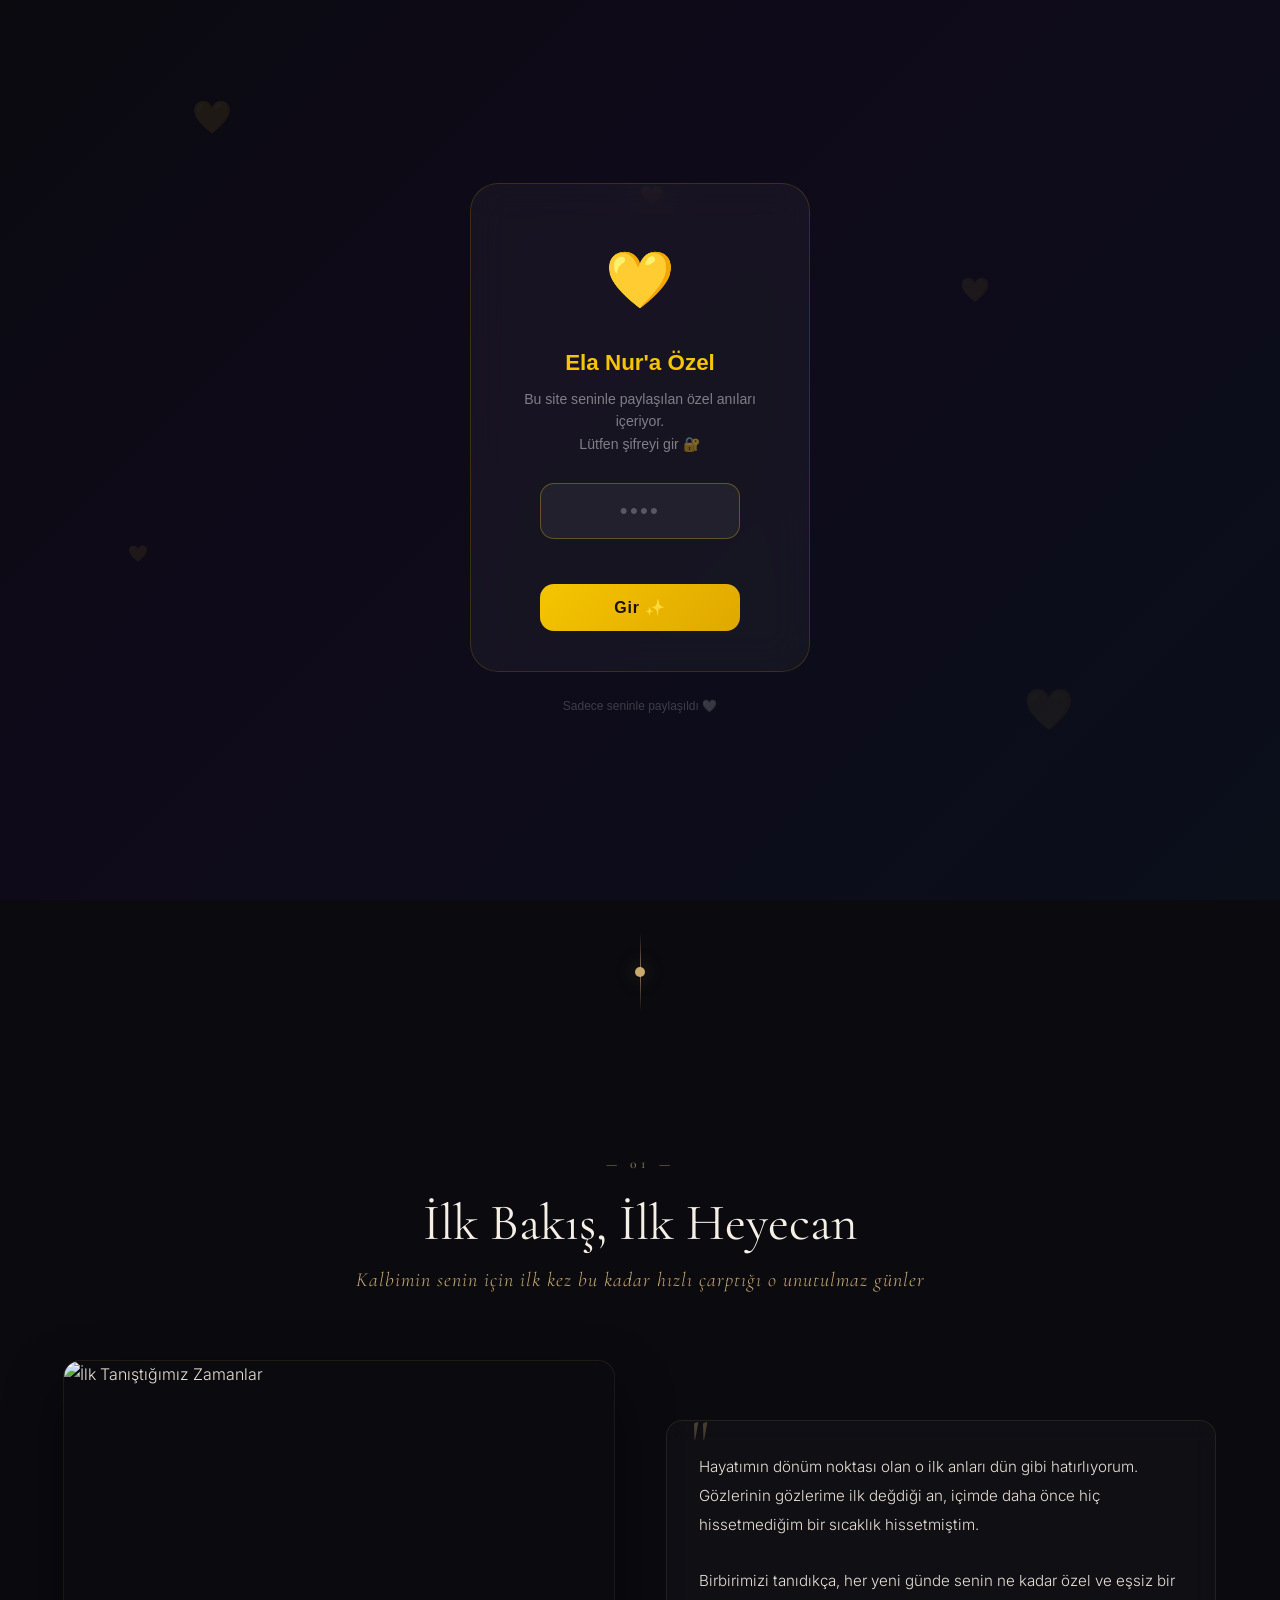
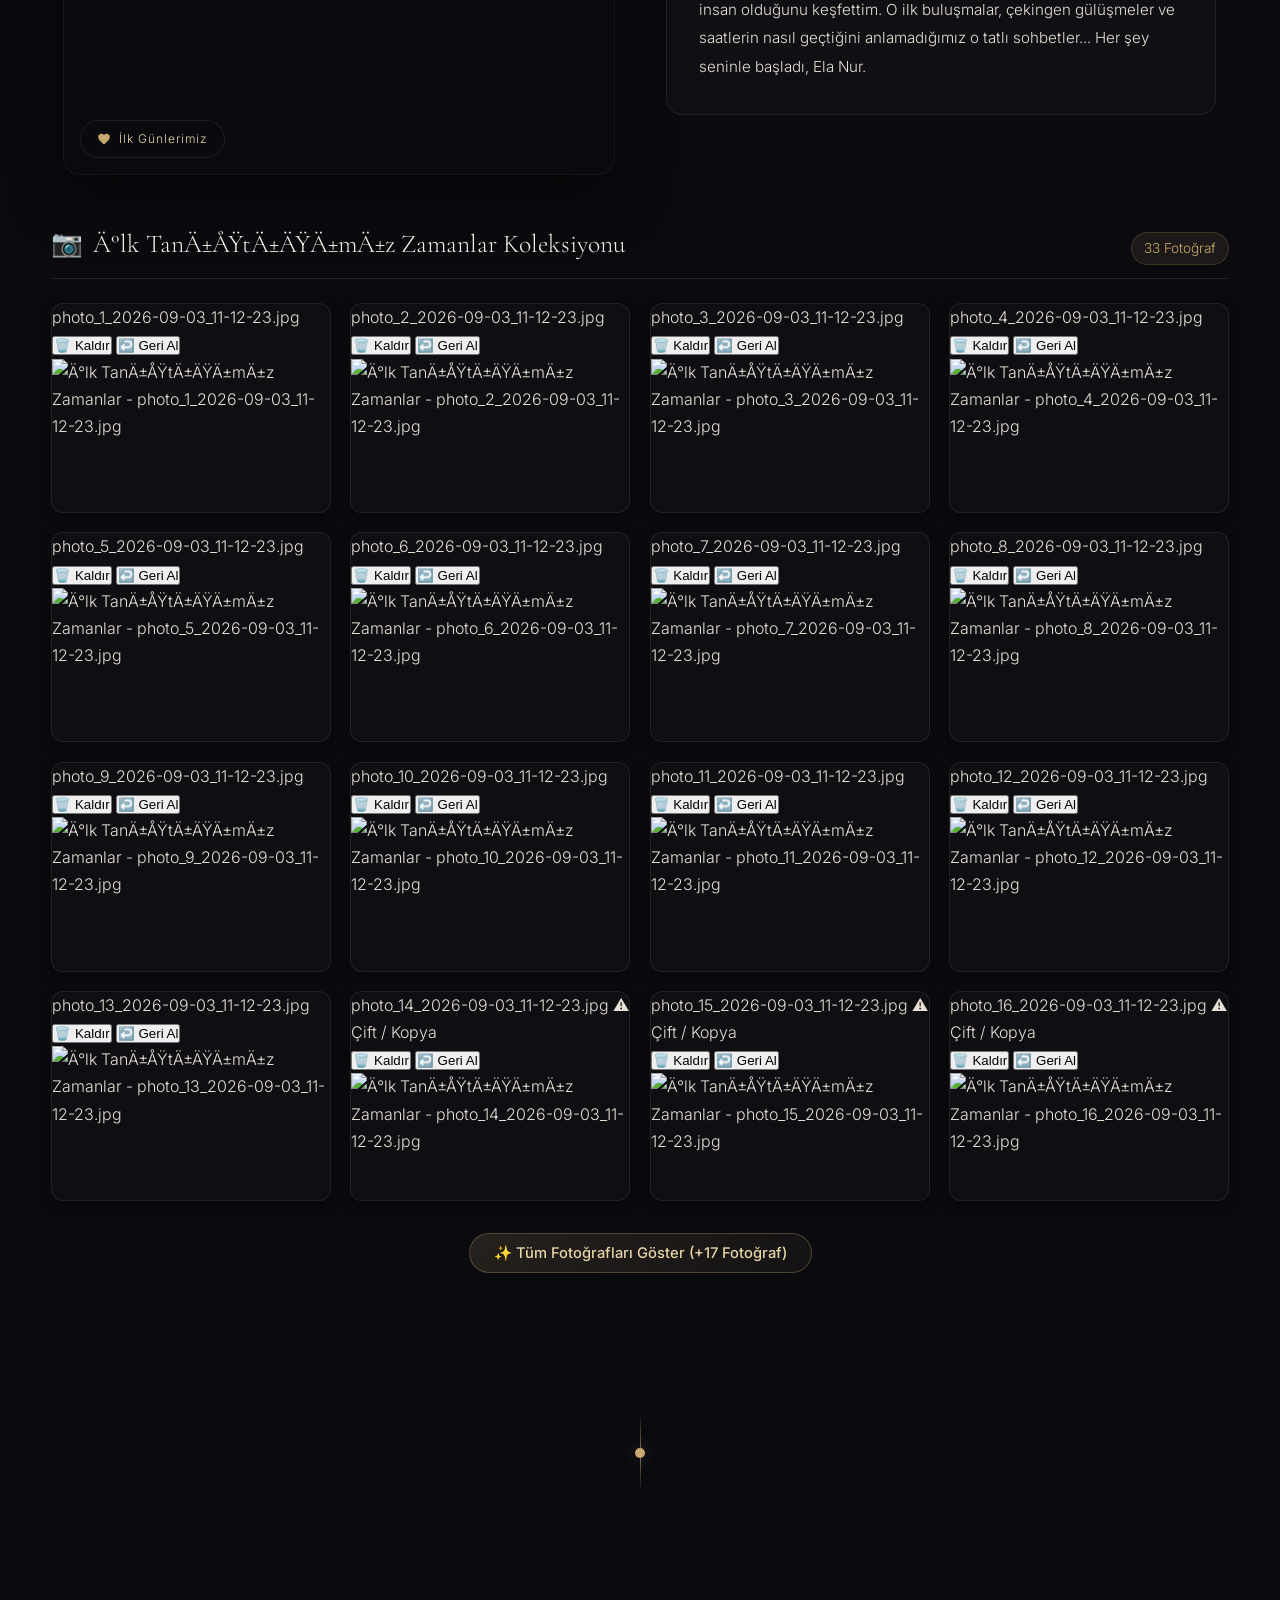
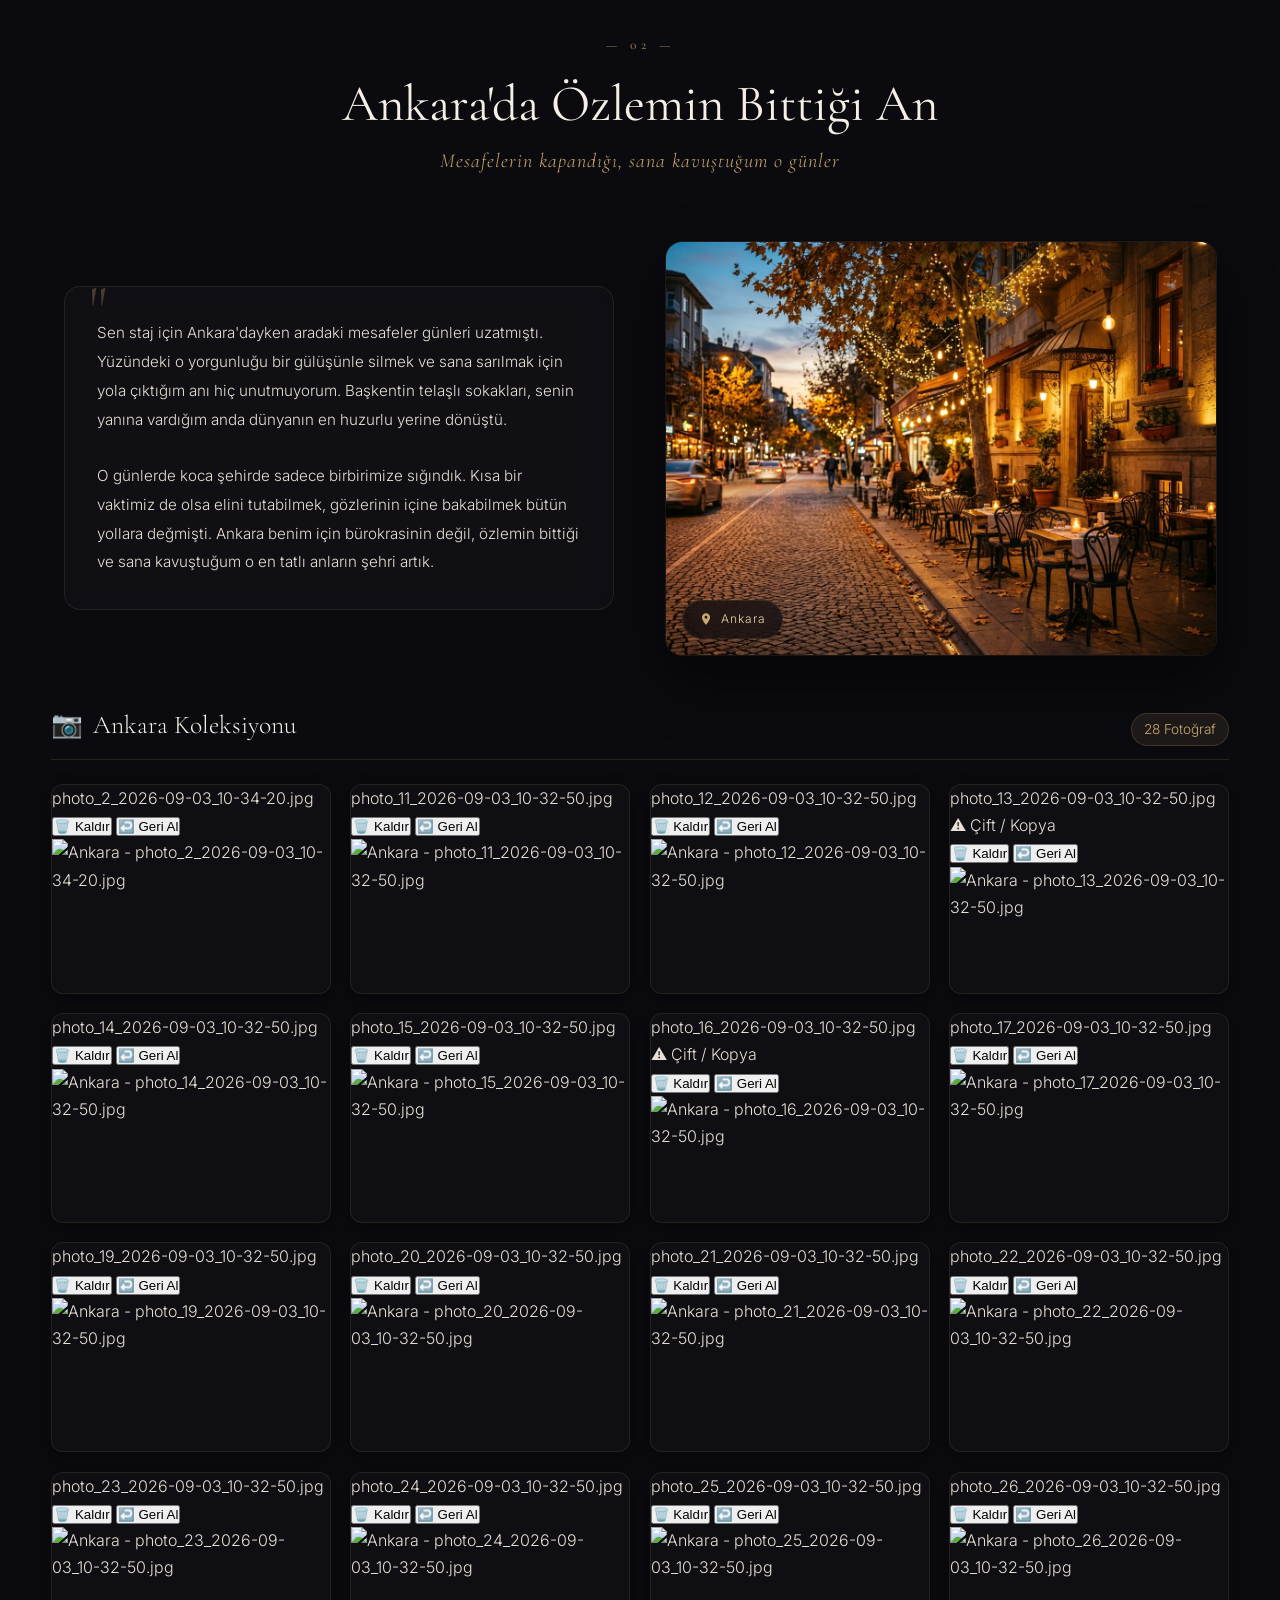
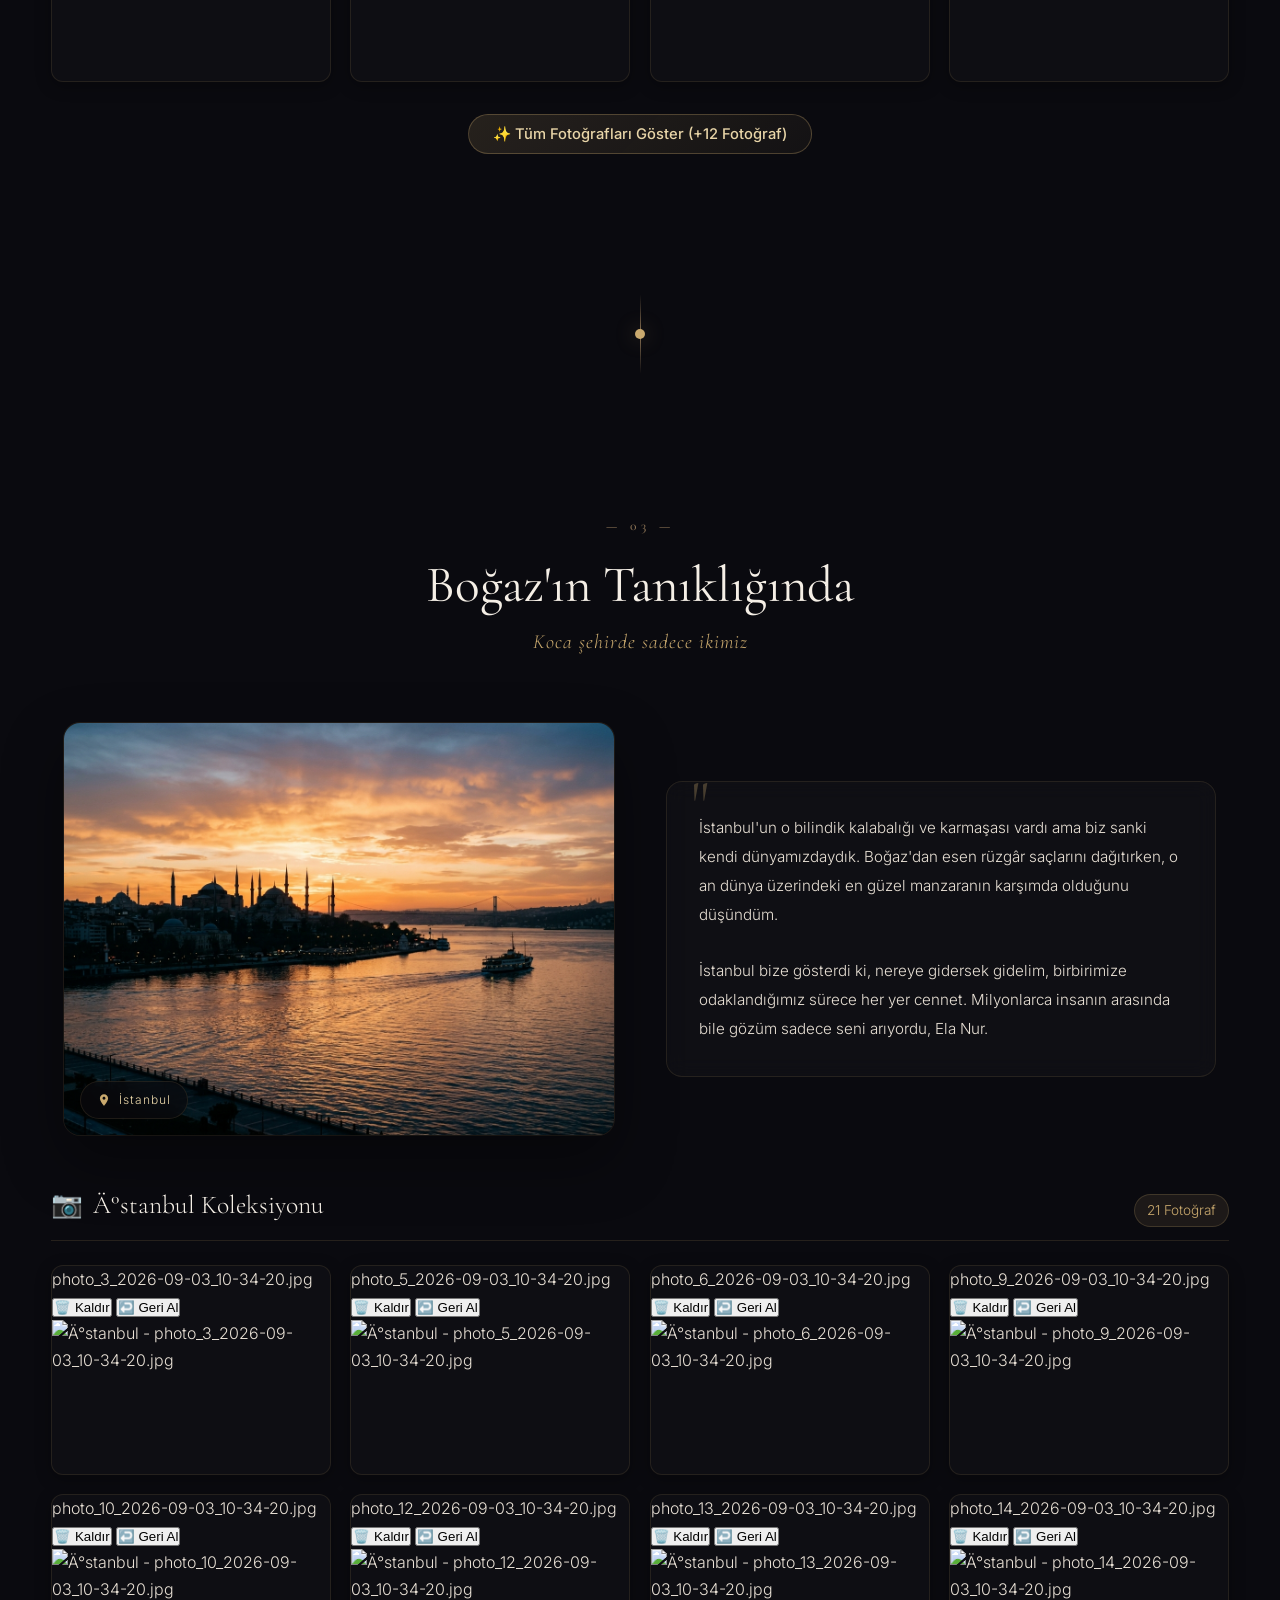
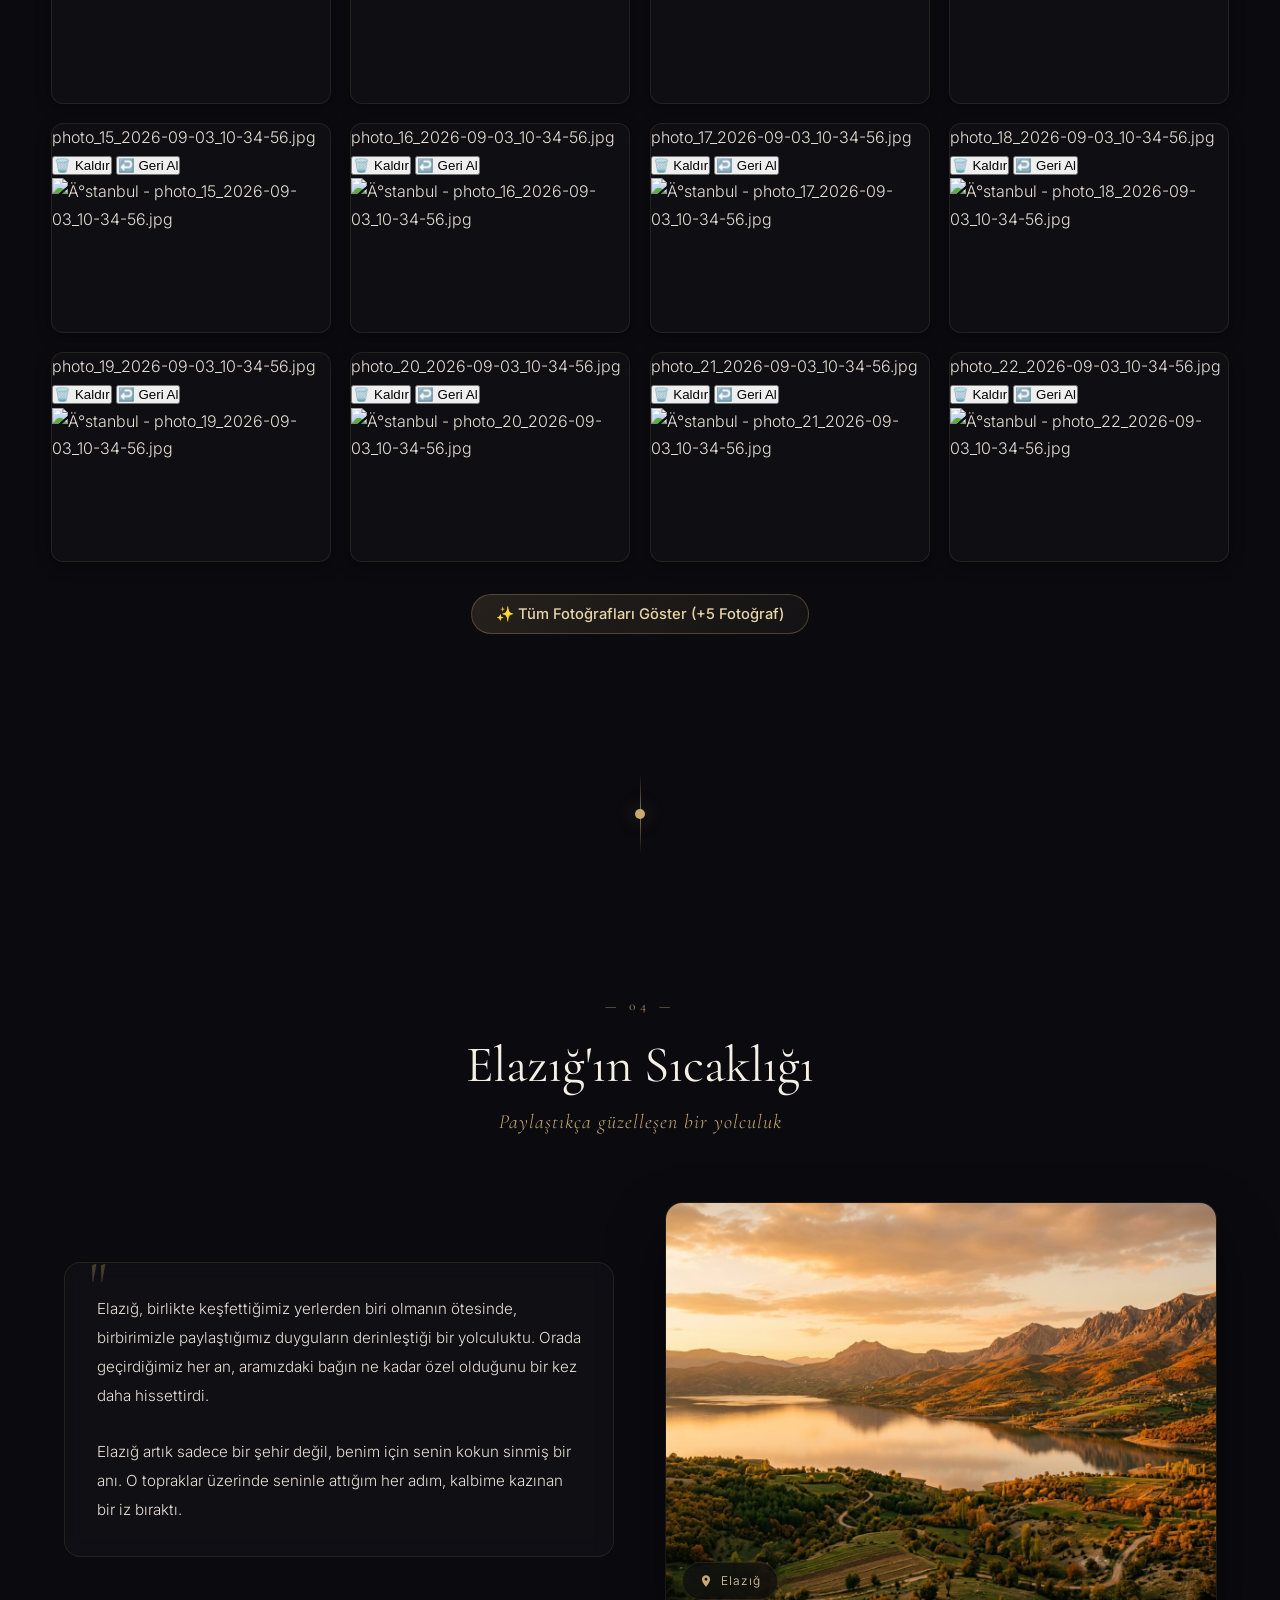
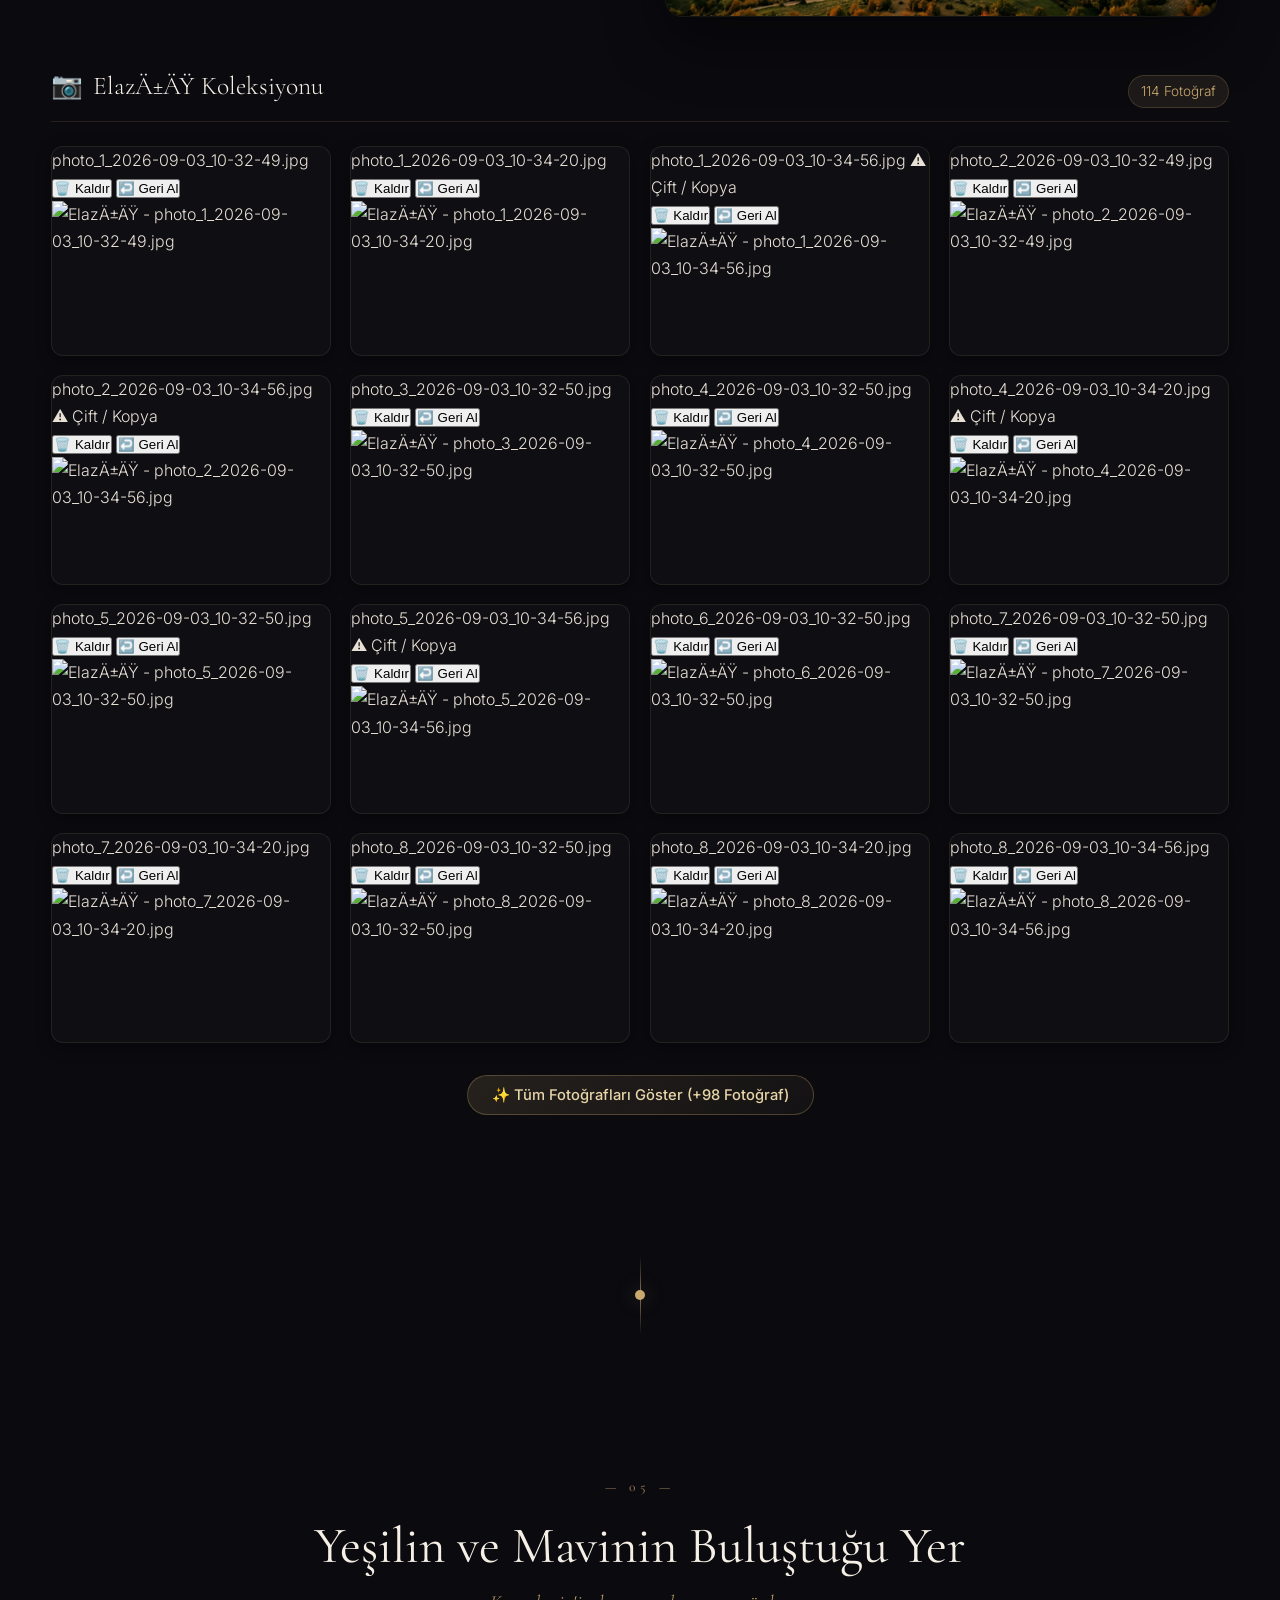
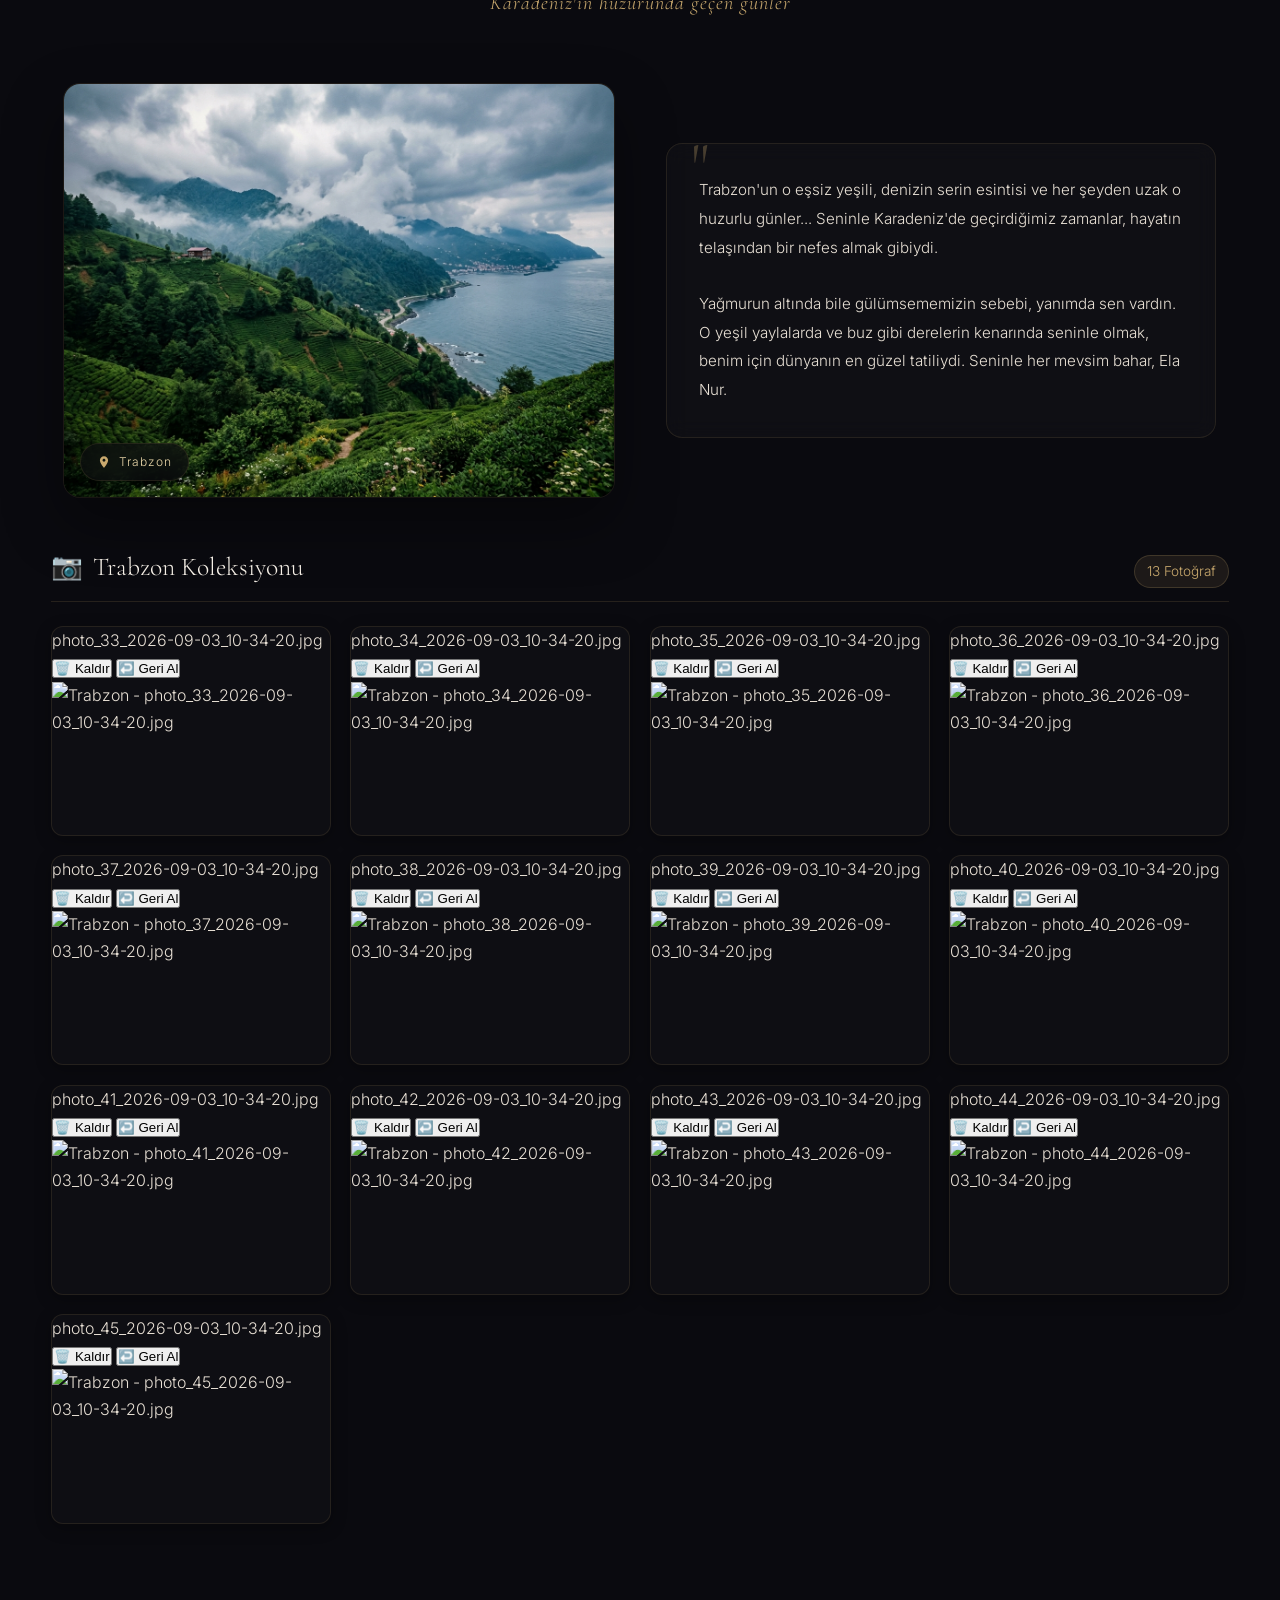
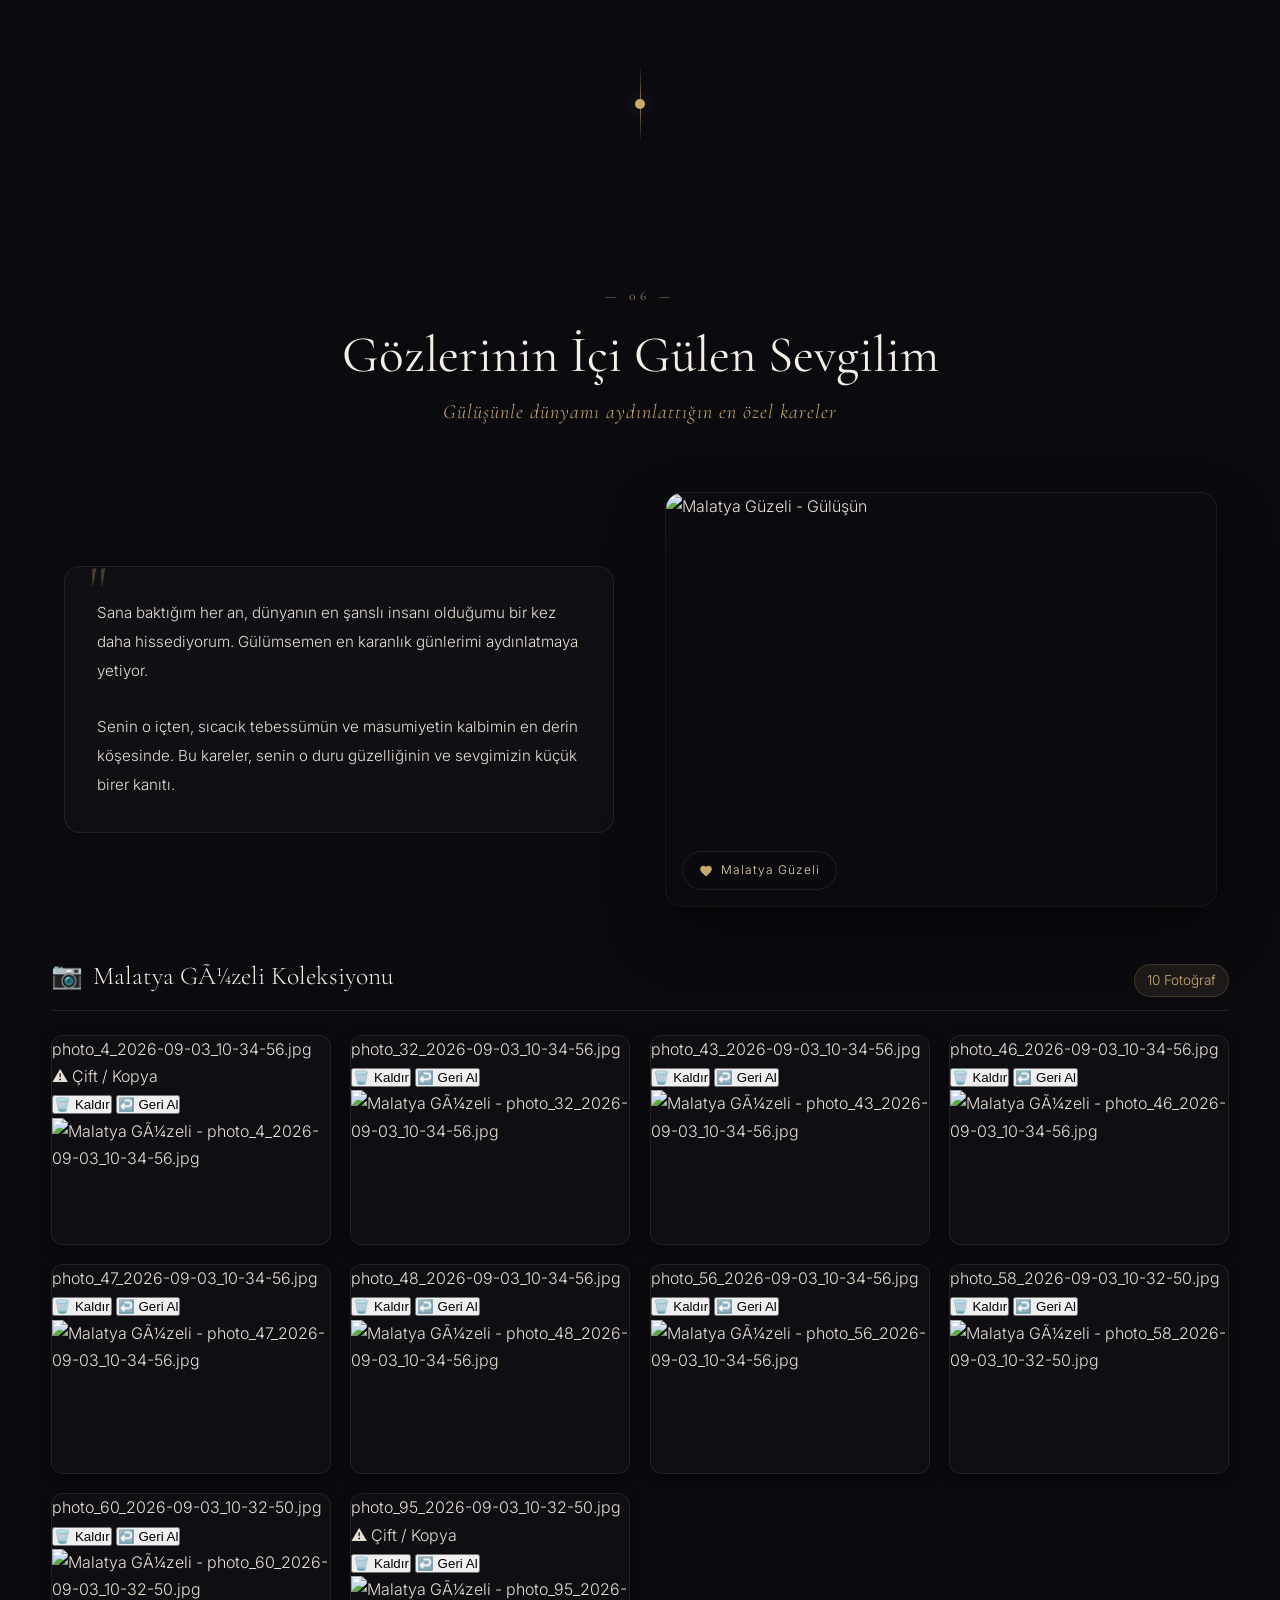
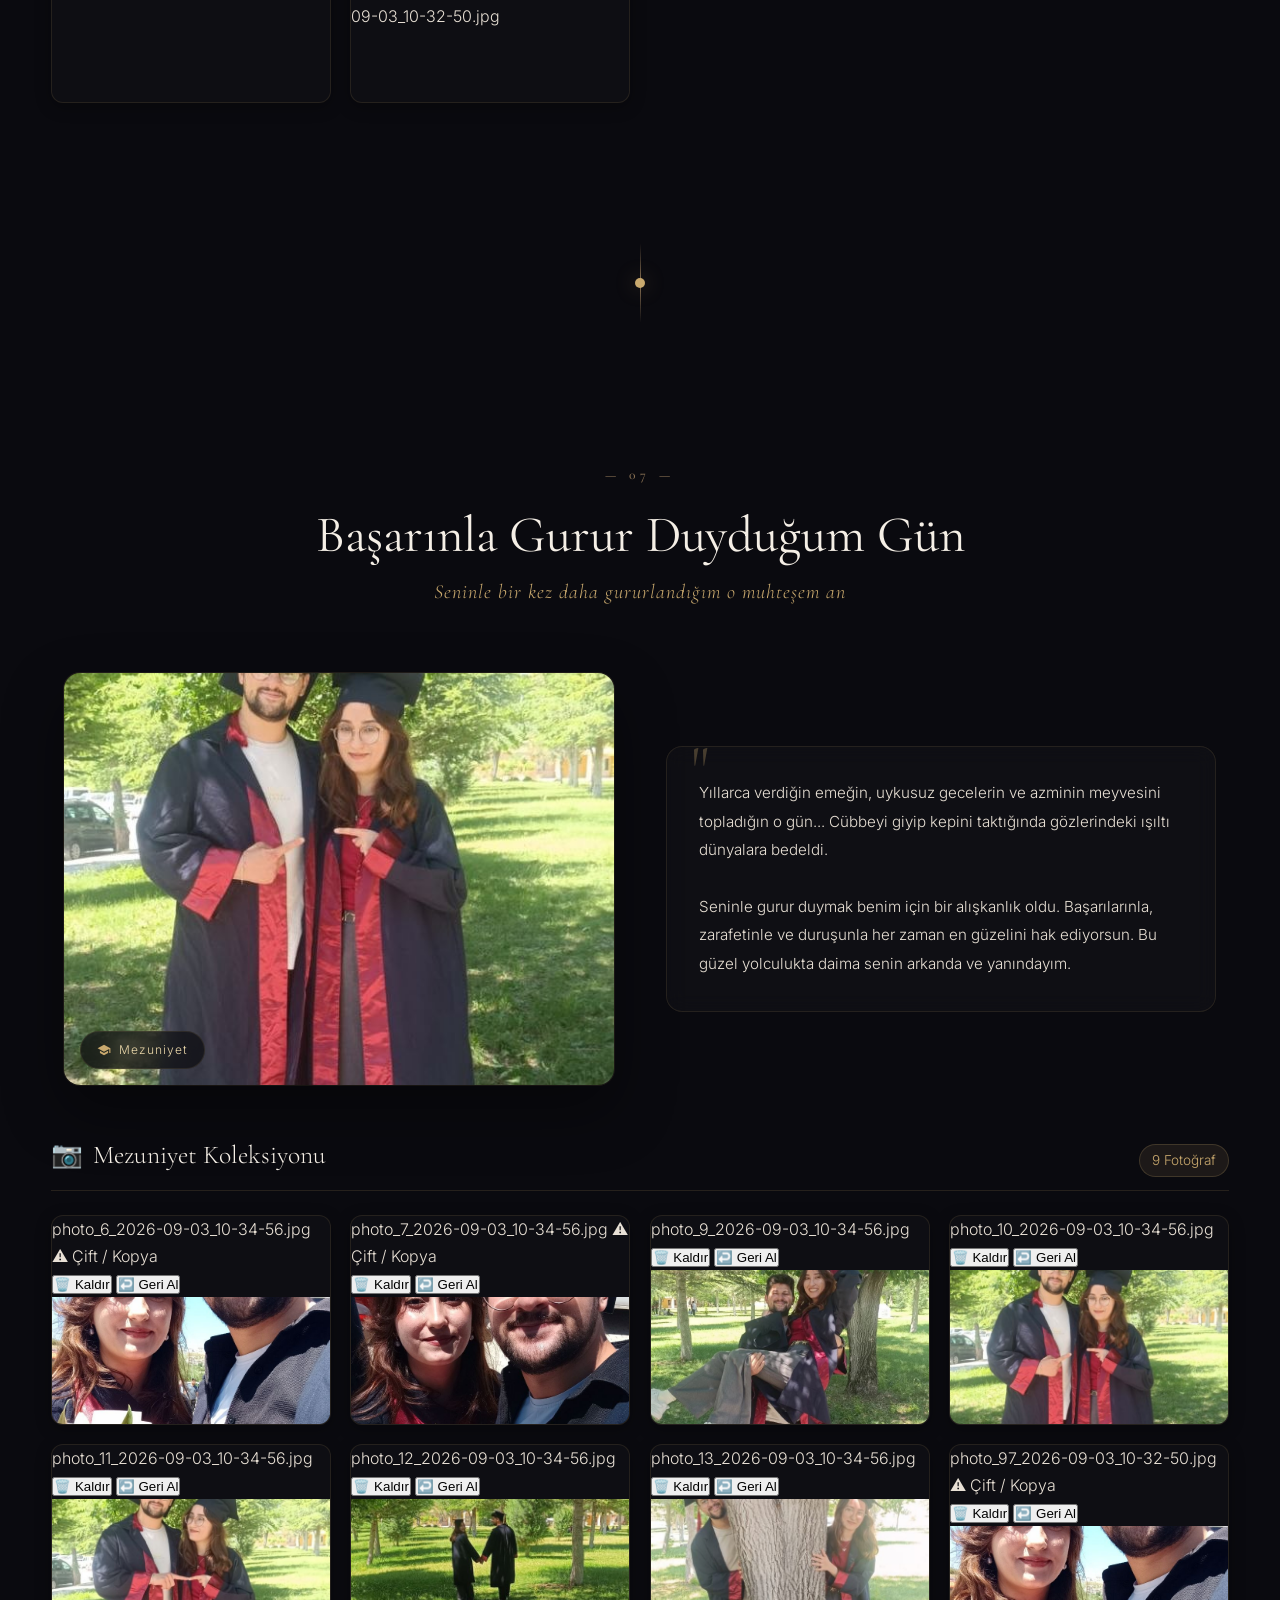
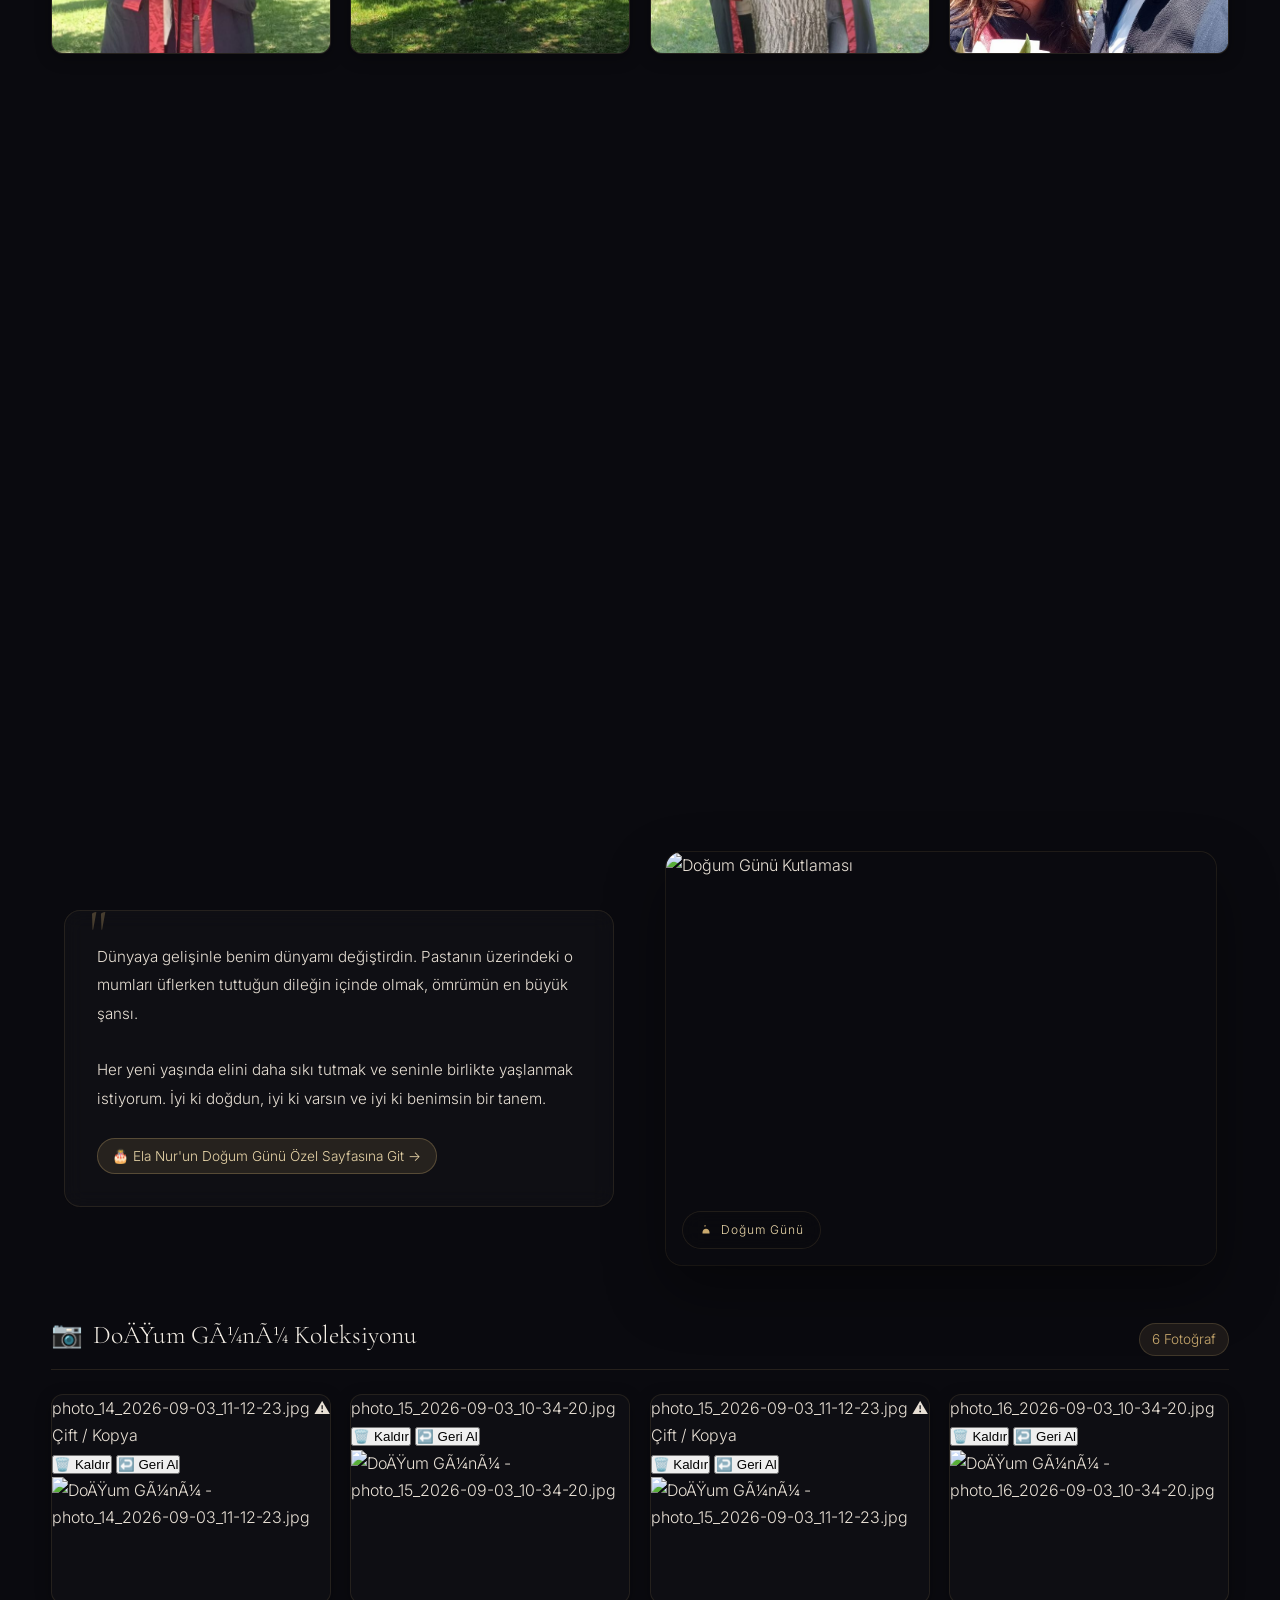
==== index.html @ 45a6a859 "Ilk yukleme - Klasor isimleri duzeltildi, sifre eklendi" ====
<!DOCTYPE html>
<html lang="tr">
<head>
  <meta charset="UTF-8">
  <meta name="viewport" content="width=device-width, initial-scale=1.0">
  <meta name="description" content="Ela Nur'a özel hazırlanmış anı web sitesi. Birlikte yaşadığımız güzelliklerin hikâyesi.">
  <meta name="robots" content="noindex, nofollow">
  <title>Seninle Başlayan Her Yol — Ela Nur'a</title>
  
  <!-- Favicon - Heart -->
  <link rel="icon" href="data:image/svg+xml,<svg xmlns='http://www.w3.org/2000/svg' viewBox='0 0 100 100'><text y='.9em' font-size='90'>💛</text></svg>">
  
  <!-- Stylesheets -->
  <link rel="stylesheet" href="style.css">
  <link rel="stylesheet" href="culling-tool.css">
</head>
<body>

  <!-- Password Protection Overlay -->
  <div id="passwordOverlay" style="
    position: fixed; inset: 0; z-index: 99999;
    background: linear-gradient(135deg, #0a0a0f 0%, #0f0a1a 40%, #0a0f1a 100%);
    display: flex; flex-direction: column; align-items: center; justify-content: center;
    font-family: 'Segoe UI', sans-serif;
    transition: opacity 0.6s ease;
  ">
    <!-- Floating hearts background -->
    <div style="position:absolute;inset:0;overflow:hidden;pointer-events:none">
      <span style="position:absolute;top:10%;left:15%;font-size:2rem;opacity:0.08;animation:floatHeart 6s ease-in-out infinite">💛</span>
      <span style="position:absolute;top:30%;left:75%;font-size:1.5rem;opacity:0.06;animation:floatHeart 8s ease-in-out infinite 1s">💛</span>
      <span style="position:absolute;top:60%;left:10%;font-size:1rem;opacity:0.07;animation:floatHeart 7s ease-in-out infinite 2s">💛</span>
      <span style="position:absolute;top:75%;left:80%;font-size:2.5rem;opacity:0.05;animation:floatHeart 9s ease-in-out infinite 0.5s">💛</span>
      <span style="position:absolute;top:20%;left:50%;font-size:1.2rem;opacity:0.06;animation:floatHeart 5s ease-in-out infinite 3s">💛</span>
    </div>
    <style>
      @keyframes floatHeart {
        0%, 100% { transform: translateY(0px) rotate(-5deg); }
        50% { transform: translateY(-20px) rotate(5deg); }
      }
      @keyframes pulseGlow {
        0%, 100% { box-shadow: 0 0 30px rgba(255,200,0,0.15); }
        50% { box-shadow: 0 0 60px rgba(255,200,0,0.35); }
      }
      @keyframes heartbeat {
        0%, 100% { transform: scale(1); }
        50% { transform: scale(1.1); }
      }
      @keyframes shake {
        0%, 100% { transform: translateX(0); }
        20%, 60% { transform: translateX(-8px); }
        40%, 80% { transform: translateX(8px); }
      }
      #pwdInput {
        background: rgba(255,255,255,0.05);
        border: 1.5px solid rgba(255,200,0,0.3);
        border-radius: 14px;
        color: #fff;
        font-size: 1.4rem;
        letter-spacing: 0.4em;
        outline: none;
        padding: 14px 20px;
        text-align: center;
        width: 200px;
        transition: border-color 0.3s, box-shadow 0.3s;
      }
      #pwdInput:focus {
        border-color: rgba(255,200,0,0.7);
        box-shadow: 0 0 20px rgba(255,200,0,0.2);
      }
      #pwdInput::placeholder { color: rgba(255,255,255,0.25); letter-spacing: 0.1em; }
      #pwdBtn {
        background: linear-gradient(135deg, #f5c500, #e0a800);
        border: none;
        border-radius: 14px;
        color: #1a1000;
        cursor: pointer;
        font-size: 1rem;
        font-weight: 700;
        letter-spacing: 0.05em;
        margin-top: 12px;
        padding: 14px 40px;
        transition: transform 0.2s, box-shadow 0.2s;
        width: 200px;
      }
      #pwdBtn:hover { transform: translateY(-2px); box-shadow: 0 8px 25px rgba(245,197,0,0.4); }
      #pwdBtn:active { transform: translateY(0); }
      #pwdError {
        color: #ff6b6b;
        font-size: 0.85rem;
        margin-top: 10px;
        min-height: 20px;
        opacity: 0;
        transition: opacity 0.3s;
      }
    </style>
    <!-- Lock card -->
    <div style="
      background: rgba(255,255,255,0.04);
      backdrop-filter: blur(20px);
      border: 1px solid rgba(255,200,0,0.15);
      border-radius: 28px;
      padding: 48px 44px 40px;
      text-align: center;
      animation: pulseGlow 3s ease-in-out infinite;
      max-width: 340px;
      width: 90%;
    ">
      <div style="font-size:3.5rem;margin-bottom:16px;animation:heartbeat 2s ease-in-out infinite">💛</div>
      <h2 style="color:#f5c500;font-size:1.4rem;font-weight:700;margin:0 0 6px">Ela Nur'a Özel</h2>
      <p style="color:rgba(255,255,255,0.45);font-size:0.88rem;margin:0 0 28px;line-height:1.6">
        Bu site seninle paylaşılan özel anıları içeriyor.<br>Lütfen şifreyi gir 🔐
      </p>
      <input id="pwdInput" type="password" placeholder="••••" maxlength="20"
             onkeydown="if(event.key==='Enter')checkPassword()" />
      <div id="pwdError">Şifre yanlış, tekrar dene 💔</div>
      <button id="pwdBtn" onclick="checkPassword()">Gir ✨</button>
    </div>
    <p style="color:rgba(255,255,255,0.2);font-size:0.75rem;margin-top:24px">Sadece seninle paylaşıldı 🤍</p>
  </div>

  <script>
    (function() {
      var PASS = '2004';
      var KEY  = 'ela_unlocked';
      var overlay = document.getElementById('passwordOverlay');
      // Already unlocked this session?
      if (sessionStorage.getItem(KEY) === '1') {
        overlay.style.display = 'none';
      }
    })();
    function checkPassword() {
      var val = document.getElementById('pwdInput').value;
      var err = document.getElementById('pwdError');
      if (val === '2004') {
        sessionStorage.setItem('ela_unlocked', '1');
        var o = document.getElementById('passwordOverlay');
        o.style.opacity = '0';
        setTimeout(function(){ o.style.display = 'none'; }, 600);
      } else {
        err.style.opacity = '1';
        document.getElementById('pwdInput').style.animation = 'shake 0.4s ease';
        setTimeout(function(){
          document.getElementById('pwdInput').style.animation = '';
          err.style.opacity = '0';
        }, 2000);
        document.getElementById('pwdInput').value = '';
      }
    }
  </script>
  <!-- Loading Screen -->
  <div class="loading-screen" id="loadingScreen">
    <div class="loading-heart">💛</div>
    <div class="loading-text">Ela Nur'a...</div>
  </div>

  <!-- Ambient Glow Effects -->
  <div class="ambient-glow ambient-glow-1"></div>
  <div class="ambient-glow ambient-glow-2"></div>

  <!-- Navigation -->
  <nav class="nav" id="mainNav">
    <a href="#hero" class="nav-logo">Ela Nur'a</a>
    <ul class="nav-links" id="navLinks">
      <li><a href="#tanisma">İlk Günler</a></li>
      <li><a href="#ankara">Ankara</a></li>
      <li><a href="#istanbul">İstanbul</a></li>
      <li><a href="#elazig">Elazığ</a></li>
      <li><a href="#trabzon">Trabzon</a></li>
      <li><a href="#malatya">Malatya</a></li>
      <li><a href="#mezuniyet">Mezuniyet</a></li>
      <li><a href="#dogumgunu">Doğum Günü</a></li>
      <li><a href="#ozelanlar">Özel Anlar</a></li>
      <li><a href="#videolar" style="color:var(--gold-light); font-weight:600;">🎬 Videolar</a></li>
      <li><a href="dogum-gunleri.html" class="nav-badge-link">Kutlamalar ✨</a></li>
    </ul>
    <button class="nav-menu-btn" id="menuBtn" aria-label="Menü">
      <span></span>
      <span></span>
      <span></span>
    </button>
  </nav>

  <!-- ========== HERO SECTION ========== -->
  <section class="hero" id="hero">
    <div class="hero-bg">
      <img src="./images/hero_bg.jpg" alt="Romantik ışıklar">
    </div>
    <div class="hero-overlay"></div>
    <div class="hero-particles" id="heroParticles"></div>
    
    <div class="hero-content">
      <div class="hero-badge">Sana Özel Anı Köşesi</div>
      
      <h1 class="hero-title">Seninle Başlayan <em>Her Yol</em></h1>
      
      <p class="hero-subtitle">
        Ela Nur'a... Birlikte yürüdüğümüz her adımın, biriktirdiğimiz tüm anıların hikâyesi.
      </p>
      
      <div class="hero-divider"></div>
      
      <p class="hero-description">
        Bu sayfa, seninle geçirdiğim en güzel günleri, keşfettiğimiz şehirleri ve gülüşlerimizi barındırıyor. Tüm fotoğraflarımız ve videolarımız kalbimin sana olan sevgisinin küçük birer yansıması.
      </p>
    </div>

    <div class="hero-scroll">
      <span>Anıları Keşfet</span>
      <div class="hero-scroll-line"></div>
    </div>
  </section>

  <!-- Timeline Connector -->
  <div class="timeline-connector reveal">
    <div class="timeline-line"></div>
    <div class="timeline-dot"></div>
  </div>

  <!-- ========== ALBÜM 01: İLK TANIŞTIĞIMIZ ZAMANLAR ========== -->
  <section class="trip-section section" id="tanisma">
    <div class="trip-header reveal">
      <div class="trip-number">— 01 —</div>
      <h2 class="trip-title">İlk Bakış, İlk Heyecan</h2>
      <p class="trip-subtitle">Kalbimin senin için ilk kez bu kadar hızlı çarptığı o unutulmaz günler</p>
    </div>

    <div class="trip-card">
      <div class="trip-image-wrapper reveal-left">
        <img src="./İlk tanıştığımız zamanlar/photo_1_2026-09-03_11-12-23.jpg" alt="İlk Tanıştığımız Zamanlar">
        <div class="trip-image-badge">
          <svg viewBox="0 0 24 24"><path d="M12 21.35l-1.45-1.32C5.4 15.36 2 12.28 2 8.5 2 5.42 4.42 3 7.5 3c1.74 0 3.41.81 4.5 2.09C13.09 3.81 14.76 3 16.5 3 19.58 3 22 5.42 22 8.5c0 3.78-3.4 6.86-8.55 11.54L12 21.35z"/></svg>
          İlk Günlerimiz
        </div>
      </div>
      
      <div class="trip-text reveal-right">
        <div class="trip-text-quote">
          <p>
            Hayatımın dönüm noktası olan o ilk anları dün gibi hatırlıyorum. Gözlerinin gözlerime ilk değdiği an, içimde daha önce hiç hissetmediğim bir sıcaklık hissetmiştim.
          </p>
          <br>
          <p>
            Birbirimizi tanıdıkça, her yeni günde senin ne kadar özel ve eşsiz bir insan olduğunu keşfettim. O ilk buluşmalar, çekingen gülüşmeler ve saatlerin nasıl geçtiğini anlamadığımız o tatlı sohbetler... Her şey seninle başladı, Ela Nur.
          </p>
        </div>
      </div>
    </div>

    <!-- Gallery Grid for Album -->
    <div class="album-gallery-container" id="gallery-tanisma"></div>
  </section>

  <!-- Timeline Connector -->
  <div class="timeline-connector reveal">
    <div class="timeline-line"></div>
    <div class="timeline-dot"></div>
  </div>

  <!-- ========== ALBÜM 02: ANKARA ========== -->
  <section class="trip-section section" id="ankara">
    <div class="trip-header reveal">
      <div class="trip-number">— 02 —</div>
      <h2 class="trip-title">Ankara'da Özlemin Bittiği An</h2>
      <p class="trip-subtitle">Mesafelerin kapandığı, sana kavuştuğum o günler</p>
    </div>

    <div class="trip-card reverse">
      <div class="trip-image-wrapper reveal-right">
        <img src="./images/ankara.jpg" alt="Ankara - Buluşma ve staj günleri anısı">
        <div class="trip-image-badge">
          <svg viewBox="0 0 24 24"><path d="M12 2C8.13 2 5 5.13 5 9c0 5.25 7 13 7 13s7-7.75 7-13c0-3.87-3.13-7-7-7zm0 9.5c-1.38 0-2.5-1.12-2.5-2.5s1.12-2.5 2.5-2.5 2.5 1.12 2.5 2.5-1.12 2.5-2.5 2.5z"/></svg>
          Ankara
        </div>
      </div>
      
      <div class="trip-text reveal-left">
        <div class="trip-text-quote">
          <p>
            Sen staj için Ankara'dayken aradaki mesafeler günleri uzatmıştı. Yüzündeki o yorgunluğu bir gülüşünle silmek ve sana sarılmak için yola çıktığım anı hiç unutmuyorum. Başkentin telaşlı sokakları, senin yanına vardığım anda dünyanın en huzurlu yerine dönüştü.
          </p>
          <br>
          <p>
            O günlerde koca şehirde sadece birbirimize sığındık. Kısa bir vaktimiz de olsa elini tutabilmek, gözlerinin içine bakabilmek bütün yollara değmişti. Ankara benim için bürokrasinin değil, özlemin bittiği ve sana kavuştuğum o en tatlı anların şehri artık.
          </p>
        </div>
      </div>
    </div>

    <!-- Gallery Grid for Album -->
    <div class="album-gallery-container" id="gallery-ankara"></div>
  </section>

  <!-- Timeline Connector -->
  <div class="timeline-connector reveal">
    <div class="timeline-line"></div>
    <div class="timeline-dot"></div>
  </div>

  <!-- ========== ALBÜM 03: İSTANBUL ========== -->
  <section class="trip-section section" id="istanbul">
    <div class="trip-header reveal">
      <div class="trip-number">— 03 —</div>
      <h2 class="trip-title">Boğaz'ın Tanıklığında</h2>
      <p class="trip-subtitle">Koca şehirde sadece ikimiz</p>
    </div>

    <div class="trip-card">
      <div class="trip-image-wrapper reveal-left">
        <img src="./images/istanbul.jpg" alt="İstanbul - Boğaz manzarası anısı">
        <div class="trip-image-badge">
          <svg viewBox="0 0 24 24"><path d="M12 2C8.13 2 5 5.13 5 9c0 5.25 7 13 7 13s7-7.75 7-13c0-3.87-3.13-7-7-7zm0 9.5c-1.38 0-2.5-1.12-2.5-2.5s1.12-2.5 2.5-2.5 2.5 1.12 2.5 2.5-1.12 2.5-2.5 2.5z"/></svg>
          İstanbul
        </div>
      </div>
      
      <div class="trip-text reveal-right">
        <div class="trip-text-quote">
          <p>
            İstanbul'un o bilindik kalabalığı ve karmaşası vardı ama biz sanki kendi dünyamızdaydık. Boğaz'dan esen rüzgâr saçlarını dağıtırken, o an dünya üzerindeki en güzel manzaranın karşımda olduğunu düşündüm.
          </p>
          <br>
          <p>
            İstanbul bize gösterdi ki, nereye gidersek gidelim, birbirimize odaklandığımız sürece her yer cennet. Milyonlarca insanın arasında bile gözüm sadece seni arıyordu, Ela Nur.
          </p>
        </div>
      </div>
    </div>

    <!-- Gallery Grid for Album -->
    <div class="album-gallery-container" id="gallery-istanbul"></div>
  </section>

  <!-- Timeline Connector -->
  <div class="timeline-connector reveal">
    <div class="timeline-line"></div>
    <div class="timeline-dot"></div>
  </div>

  <!-- ========== ALBÜM 04: ELAZIĞ ========== -->
  <section class="trip-section section" id="elazig">
    <div class="trip-header reveal">
      <div class="trip-number">— 04 —</div>
      <h2 class="trip-title">Elazığ'ın Sıcaklığı</h2>
      <p class="trip-subtitle">Paylaştıkça güzelleşen bir yolculuk</p>
    </div>

    <div class="trip-card reverse">
      <div class="trip-image-wrapper reveal-right">
        <img src="./images/elazig.jpg" alt="Elazığ - Doğa ve huzur anısı">
        <div class="trip-image-badge">
          <svg viewBox="0 0 24 24"><path d="M12 2C8.13 2 5 5.13 5 9c0 5.25 7 13 7 13s7-7.75 7-13c0-3.87-3.13-7-7-7zm0 9.5c-1.38 0-2.5-1.12-2.5-2.5s1.12-2.5 2.5-2.5 2.5 1.12 2.5 2.5-1.12 2.5-2.5 2.5z"/></svg>
          Elazığ
        </div>
      </div>
      
      <div class="trip-text reveal-left">
        <div class="trip-text-quote">
          <p>
            Elazığ, birlikte keşfettiğimiz yerlerden biri olmanın ötesinde, birbirimizle paylaştığımız duyguların derinleştiği bir yolculuktu. Orada geçirdiğimiz her an, aramızdaki bağın ne kadar özel olduğunu bir kez daha hissettirdi.
          </p>
          <br>
          <p>
            Elazığ artık sadece bir şehir değil, benim için senin kokun sinmiş bir anı. O topraklar üzerinde seninle attığım her adım, kalbime kazınan bir iz bıraktı.
          </p>
        </div>
      </div>
    </div>

    <!-- Gallery Grid for Album -->
    <div class="album-gallery-container" id="gallery-elazig"></div>
  </section>

  <!-- Timeline Connector -->
  <div class="timeline-connector reveal">
    <div class="timeline-line"></div>
    <div class="timeline-dot"></div>
  </div>

  <!-- ========== ALBÜM 05: TRABZON ========== -->
  <section class="trip-section section" id="trabzon">
    <div class="trip-header reveal">
      <div class="trip-number">— 05 —</div>
      <h2 class="trip-title">Yeşilin ve Mavinin Buluştuğu Yer</h2>
      <p class="trip-subtitle">Karadeniz'in huzurunda geçen günler</p>
    </div>

    <div class="trip-card">
      <div class="trip-image-wrapper reveal-left">
        <img src="./images/trabzon.jpg" alt="Trabzon - Karadeniz doğası anısı">
        <div class="trip-image-badge">
          <svg viewBox="0 0 24 24"><path d="M12 2C8.13 2 5 5.13 5 9c0 5.25 7 13 7 13s7-7.75 7-13c0-3.87-3.13-7-7-7zm0 9.5c-1.38 0-2.5-1.12-2.5-2.5s1.12-2.5 2.5-2.5 2.5 1.12 2.5 2.5-1.12 2.5-2.5 2.5z"/></svg>
          Trabzon
        </div>
      </div>
      
      <div class="trip-text reveal-right">
        <div class="trip-text-quote">
          <p>
            Trabzon'un o eşsiz yeşili, denizin serin esintisi ve her şeyden uzak o huzurlu günler... Seninle Karadeniz'de geçirdiğimiz zamanlar, hayatın telaşından bir nefes almak gibiydi.
          </p>
          <br>
          <p>
            Yağmurun altında bile gülümsememizin sebebi, yanımda sen vardın. O yeşil yaylalarda ve buz gibi derelerin kenarında seninle olmak, benim için dünyanın en güzel tatiliydi. Seninle her mevsim bahar, Ela Nur.
          </p>
        </div>
      </div>
    </div>

    <!-- Gallery Grid for Album -->
    <div class="album-gallery-container" id="gallery-trabzon"></div>
  </section>

  <!-- Timeline Connector -->
  <div class="timeline-connector reveal">
    <div class="timeline-line"></div>
    <div class="timeline-dot"></div>
  </div>

  <!-- ========== ALBÜM 06: MALATYA GÜZELİ ========== -->
  <section class="trip-section section" id="malatya">
    <div class="trip-header reveal">
      <div class="trip-number">— 06 —</div>
      <h2 class="trip-title">Gözlerinin İçi Gülen Sevgilim</h2>
      <p class="trip-subtitle">Gülüşünle dünyamı aydınlattığın en özel kareler</p>
    </div>

    <div class="trip-card reverse">
      <div class="trip-image-wrapper reveal-right">
        <img src="./Malatya Güzeli/photo_32_2026-09-03_10-34-56.jpg" alt="Malatya Güzeli - Gülüşün">
        <div class="trip-image-badge">
          <svg viewBox="0 0 24 24"><path d="M12 21.35l-1.45-1.32C5.4 15.36 2 12.28 2 8.5 2 5.42 4.42 3 7.5 3c1.74 0 3.41.81 4.5 2.09C13.09 3.81 14.76 3 16.5 3 19.58 3 22 5.42 22 8.5c0 3.78-3.4 6.86-8.55 11.54L12 21.35z"/></svg>
          Malatya Güzeli
        </div>
      </div>
      
      <div class="trip-text reveal-left">
        <div class="trip-text-quote">
          <p>
            Sana baktığım her an, dünyanın en şanslı insanı olduğumu bir kez daha hissediyorum. Gülümsemen en karanlık günlerimi aydınlatmaya yetiyor.
          </p>
          <br>
          <p>
            Senin o içten, sıcacık tebessümün ve masumiyetin kalbimin en derin köşesinde. Bu kareler, senin o duru güzelliğinin ve sevgimizin küçük birer kanıtı.
          </p>
        </div>
      </div>
    </div>

    <!-- Gallery Grid for Album -->
    <div class="album-gallery-container" id="gallery-malatya"></div>
  </section>

  <!-- Timeline Connector -->
  <div class="timeline-connector reveal">
    <div class="timeline-line"></div>
    <div class="timeline-dot"></div>
  </div>

  <!-- ========== ALBÜM 07: MEZUNİYET ========== -->
  <section class="trip-section section" id="mezuniyet">
    <div class="trip-header reveal">
      <div class="trip-number">— 07 —</div>
      <h2 class="trip-title">Başarınla Gurur Duyduğum Gün</h2>
      <p class="trip-subtitle">Seninle bir kez daha gururlandığım o muhteşem an</p>
    </div>

    <div class="trip-card">
      <div class="trip-image-wrapper reveal-left">
        <img src="./mezuniyet/photo_10_2026-09-03_10-34-56.jpg" alt="Mezuniyet - Başarı ve Gurur">
        <div class="trip-image-badge">
          <svg viewBox="0 0 24 24"><path d="M5 13.18v4L12 21l7-3.82v-4L12 17l-7-3.82zM12 3L1 9l11 6 9-4.91V17h2V9L12 3z"/></svg>
          Mezuniyet
        </div>
      </div>
      
      <div class="trip-text reveal-right">
        <div class="trip-text-quote">
          <p>
            Yıllarca verdiğin emeğin, uykusuz gecelerin ve azminin meyvesini topladığın o gün... Cübbeyi giyip kepini taktığında gözlerindeki ışıltı dünyalara bedeldi.
          </p>
          <br>
          <p>
            Seninle gurur duymak benim için bir alışkanlık oldu. Başarılarınla, zarafetinle ve duruşunla her zaman en güzelini hak ediyorsun. Bu güzel yolculukta daima senin arkanda ve yanındayım.
          </p>
        </div>
      </div>
    </div>

    <!-- Gallery Grid for Album -->
    <div class="album-gallery-container" id="gallery-mezuniyet"></div>
  </section>

  <!-- Timeline Connector -->
  <div class="timeline-connector reveal">
    <div class="timeline-line"></div>
    <div class="timeline-dot"></div>
  </div>

  <!-- ========== ALBÜM 08: DOĞUM GÜNÜ ========== -->
  <section class="trip-section section" id="dogumgunu">
    <div class="trip-header reveal">
      <div class="trip-number">— 08 —</div>
      <h2 class="trip-title">İyi ki Doğdun Sevgilim</h2>
      <p class="trip-subtitle">Dünyaya gelişinle ömrüme kattığın neşe</p>
    </div>

    <div class="trip-card reverse">
      <div class="trip-image-wrapper reveal-right">
        <img src="./Doğum günü/photo_14_2026-09-03_11-12-23.jpg" alt="Doğum Günü Kutlaması">
        <div class="trip-image-badge">
          <svg viewBox="0 0 24 24"><path d="M12 6a2 2 0 0 0-2-2c-.55 0-1 .45-1 1s.45 1 1 1a2 2 0 0 0 2-2zm0 4c-3.31 0-6 2.69-6 6v2h12v-2c0-3.31-2.69-6-6-6z"/></svg>
          Doğum Günü
        </div>
      </div>
      
      <div class="trip-text reveal-left">
        <div class="trip-text-quote">
          <p>
            Dünyaya gelişinle benim dünyamı değiştirdin. Pastanın üzerindeki o mumları üflerken tuttuğun dileğin içinde olmak, ömrümün en büyük şansı.
          </p>
          <br>
          <p>
            Her yeni yaşında elini daha sıkı tutmak ve seninle birlikte yaşlanmak istiyorum. İyi ki doğdun, iyi ki varsın ve iyi ki benimsin bir tanem.
          </p>
          <div style="margin-top: 1.5rem;">
            <a href="dogum-gunleri.html" class="nav-badge-link" style="display:inline-block; font-size:0.85rem;">
              🎂 Ela Nur'un Doğum Günü Özel Sayfasına Git →
            </a>
          </div>
        </div>
      </div>
    </div>

    <!-- Gallery Grid for Album -->
    <div class="album-gallery-container" id="gallery-dogumgunu"></div>
  </section>

  <!-- Timeline Connector -->
  <div class="timeline-connector reveal">
    <div class="timeline-line"></div>
    <div class="timeline-dot"></div>
  </div>

  <!-- ========== ALBÜM 09: ÖZEL ANLAR ========== -->
  <section class="trip-section section" id="ozelanlar">
    <div class="trip-header reveal">
      <div class="trip-number">— 09 —</div>
      <h2 class="trip-title">Sadece İkimize Dair</h2>
      <p class="trip-subtitle">Kelimelerin yetersiz kaldığı, sadece kalplerimizin konuştuğu anlar</p>
    </div>

    <div class="trip-card">
      <div class="trip-image-wrapper reveal-left">
        <img src="./özel anlar/photo_38_2026-09-03_10-32-50.jpg" alt="Özel Anlarımız">
        <div class="trip-image-badge">
          <svg viewBox="0 0 24 24"><path d="M12 21.35l-1.45-1.32C5.4 15.36 2 12.28 2 8.5 2 5.42 4.42 3 7.5 3c1.74 0 3.41.81 4.5 2.09C13.09 3.81 14.76 3 16.5 3 19.58 3 22 5.42 22 8.5c0 3.78-3.4 6.86-8.55 11.54L12 21.35z"/></svg>
          Özel Anlar
        </div>
      </div>
      
      <div class="trip-text reveal-right">
        <div class="trip-text-quote">
          <p>
            Bazı anlar vardır, ne fotoğraflara sığar ne de kelimelere dökülebilir. Zamanın durduğu, sadece gözlerimizin ve ellerimizin konuştuğu o sıcacık anlar...
          </p>
          <br>
          <p>
            Hayatın tüm koşturmacasını geride bırakıp sadece birbirimize sığındığımız bu anlar, bana hayatın gerçek anlamını öğretiyor. Seni çok ama çok seviyorum.
          </p>
        </div>
      </div>
    </div>

    <!-- Gallery Grid for Album -->
    <div class="album-gallery-container" id="gallery-ozelanlar"></div>
  </section>

  <!-- Timeline Connector -->
  <div class="timeline-connector reveal">
    <div class="timeline-line"></div>
    <div class="timeline-dot"></div>
  </div>

  <!-- ========== ALBÜM 10: VİDEOLARIMIZ ========== -->
  <section class="video-section section" id="videolar">
    <div class="trip-header reveal">
      <div class="trip-number">— 10 —</div>
      <h2 class="trip-title">Canlanan Hatıralarımız 🎬</h2>
      <p class="trip-subtitle">Fotoğrafların sustuğu yerde sesinle, kahkahanla ve hareketinle hayat bulan anlarımız (15 Video)</p>
    </div>

    <div class="album-gallery-container">
      <div class="video-grid" id="videoGrid"></div>
    </div>
  </section>

  <!-- ========== FOOTER ========== -->
  <footer class="footer" id="footer">
    <div class="section-container">
      <div class="reveal">
        <div class="footer-heart">💛</div>
        
        <p class="footer-message">
          Bu sayfa, seninle yaşadığım güzelliklerin sadece bir başlangıcı. Her yeni anımız, her yeni yolculuğumuz burada yerini alacak. Çünkü seninle her şey daha güzel.
        </p>
        
        <p class="footer-love">Seni çok seviyorum, Ela Nur ❤️</p>
        
        <p class="footer-growing">
          Bu sayfa daha eklenecek yeni anılarımızla büyüyecek... Her yeni macera, burada seni bekliyor.
        </p>
      </div>
      
      <div class="footer-bottom">
        <p>Sevgiyle kodlandı — <span id="currentYear"></span></p>
      </div>
    </div>
  </footer>

  <!-- Lightbox for Photos -->
  <div class="lightbox" id="lightbox">
    <button class="lightbox-close" id="lightboxClose" aria-label="Kapat">✕</button>
    <button class="lightbox-nav-btn lightbox-prev" id="lightboxPrev" aria-label="Önceki">‹</button>
    <button class="lightbox-nav-btn lightbox-next" id="lightboxNext" aria-label="Sonraki">›</button>
    <div class="lightbox-counter" id="lightboxCounter">1 / 1</div>
    <div class="lightbox-content-wrapper">
      <img src="" alt="Büyütülmüş fotoğraf" id="lightboxImg">
      <div class="lightbox-caption" id="lightboxCaption"></div>
    </div>
  </div>

  <!-- Lightbox for Videos -->
  <div class="video-lightbox" id="videoLightbox">
    <button class="lightbox-close" id="videoLightboxClose" aria-label="Kapat">✕</button>
    <div class="video-lightbox-player-wrapper">
      <video id="videoLightboxPlayer" controls playsinline></video>
    </div>
  </div>

  <!-- JavaScript Modules -->
  <script src="media-data.js"></script>
  <script src="script.js"></script>
  <script src="culling-tool.js"></script>
</body>
</html>
---- style.css ----
/* ===================================
   Ela Nur - Anı Web Sitesi
   Romantic Dark Theme with Gold Accents
   =================================== */

/* --- Google Fonts --- */
@import url('https://fonts.googleapis.com/css2?family=Cormorant+Garamond:ital,wght@0,300;0,400;0,500;0,600;0,700;1,300;1,400;1,500&family=Inter:wght@300;400;500;600&family=Great+Vibes&display=swap');

/* --- CSS Custom Properties --- */
:root {
  --bg-primary: #0a0a0f;
  --bg-secondary: #0f0f17;
  --bg-card: rgba(255, 255, 255, 0.025);
  --bg-card-hover: rgba(255, 255, 255, 0.045);
  --border-card: rgba(201, 169, 110, 0.12);
  --border-card-hover: rgba(201, 169, 110, 0.3);

  --gold: #c9a96e;
  --gold-light: #e8d5a8;
  --gold-dark: #8b7355;
  --gold-glow: rgba(201, 169, 110, 0.15);
  --gold-glow-strong: rgba(201, 169, 110, 0.35);

  --rose: #c97a7a;
  --rose-glow: rgba(201, 122, 122, 0.1);

  --text-primary: #e8e0d5;
  --text-secondary: #9a8d7f;
  --text-heading: #f5efe6;
  --text-muted: #6b6158;

  --font-heading: 'Cormorant Garamond', 'Georgia', serif;
  --font-body: 'Inter', 'Segoe UI', sans-serif;
  --font-script: 'Great Vibes', cursive;

  --transition-smooth: cubic-bezier(0.25, 0.46, 0.45, 0.94);
  --transition-bounce: cubic-bezier(0.34, 1.56, 0.64, 1);

  --section-padding: clamp(80px, 12vh, 140px);
  --container-width: min(1200px, 90vw);
}

/* --- Reset & Base --- */
*,
*::before,
*::after {
  margin: 0;
  padding: 0;
  box-sizing: border-box;
}

html {
  scroll-behavior: smooth;
  scrollbar-width: thin;
  scrollbar-color: var(--gold-dark) var(--bg-primary);
}

html::-webkit-scrollbar {
  width: 6px;
}

html::-webkit-scrollbar-track {
  background: var(--bg-primary);
}

html::-webkit-scrollbar-thumb {
  background: var(--gold-dark);
  border-radius: 3px;
}

body {
  font-family: var(--font-body);
  background-color: var(--bg-primary);
  color: var(--text-primary);
  line-height: 1.7;
  font-weight: 300;
  overflow-x: hidden;
  -webkit-font-smoothing: antialiased;
  -moz-osx-font-smoothing: grayscale;
}

img {
  max-width: 100%;
  height: auto;
  display: block;
}

a {
  color: var(--gold);
  text-decoration: none;
  transition: color 0.3s var(--transition-smooth);
}

a:hover {
  color: var(--gold-light);
}

::selection {
  background: var(--gold);
  color: var(--bg-primary);
}

/* --- Loading Screen --- */
.loading-screen {
  position: fixed;
  inset: 0;
  z-index: 9999;
  background: var(--bg-primary);
  display: flex;
  flex-direction: column;
  align-items: center;
  justify-content: center;
  transition: opacity 0.8s var(--transition-smooth), visibility 0.8s;
}

.loading-screen.hidden {
  opacity: 0;
  visibility: hidden;
  pointer-events: none;
}

.loading-heart {
  font-size: 2.5rem;
  animation: heartbeat 1.2s ease-in-out infinite;
}

.loading-text {
  margin-top: 1.5rem;
  font-family: var(--font-script);
  font-size: 1.8rem;
  color: var(--gold);
  opacity: 0;
  animation: fadeInUp 0.8s 0.3s var(--transition-smooth) forwards;
}

@keyframes heartbeat {
  0%, 100% { transform: scale(1); }
  15% { transform: scale(1.25); }
  30% { transform: scale(1); }
  45% { transform: scale(1.15); }
  60% { transform: scale(1); }
}

/* --- Navigation --- */
.nav {
  position: fixed;
  top: 0;
  left: 0;
  right: 0;
  z-index: 100;
  padding: 1.2rem 2rem;
  display: flex;
  align-items: center;
  justify-content: space-between;
  background: transparent;
  transition: all 0.5s var(--transition-smooth);
}

.nav.scrolled {
  background: rgba(10, 10, 15, 0.85);
  backdrop-filter: blur(20px) saturate(1.5);
  -webkit-backdrop-filter: blur(20px) saturate(1.5);
  border-bottom: 1px solid var(--border-card);
  padding: 0.8rem 2rem;
}

.nav-logo {
  font-family: var(--font-script);
  font-size: 1.6rem;
  color: var(--gold);
  letter-spacing: 1px;
  transition: transform 0.3s var(--transition-smooth);
}

.nav-logo:hover {
  transform: scale(1.05);
}

.nav-links {
  display: flex;
  align-items: center;
  gap: clamp(0.6rem, 1.1vw, 1.4rem);
  list-style: none;
  flex-wrap: wrap;
}

.nav-links a {
  font-size: 0.78rem;
  font-weight: 400;
  color: var(--text-secondary);
  letter-spacing: 1px;
  text-transform: uppercase;
  position: relative;
  padding-bottom: 4px;
  transition: color 0.3s var(--transition-smooth);
}

.nav-links a::after {
  content: '';
  position: absolute;
  bottom: 0;
  left: 0;
  width: 0;
  height: 1px;
  background: var(--gold);
  transition: width 0.4s var(--transition-smooth);
}

.nav-links a:hover {
  color: var(--gold-light);
}

.nav-links a:hover::after {
  width: 100%;
}

/* --- Mobile Menu Button --- */
.nav-menu-btn {
  display: none;
  background: none;
  border: none;
  cursor: pointer;
  padding: 8px;
  z-index: 101;
}

.nav-menu-btn span {
  display: block;
  width: 24px;
  height: 2px;
  background: var(--gold);
  margin: 5px 0;
  transition: all 0.3s var(--transition-smooth);
  border-radius: 2px;
}

.nav-menu-btn.active span:nth-child(1) {
  transform: rotate(45deg) translate(5px, 5px);
}

.nav-menu-btn.active span:nth-child(2) {
  opacity: 0;
}

.nav-menu-btn.active span:nth-child(3) {
  transform: rotate(-45deg) translate(5px, -5px);
}

/* --- Hero Section --- */
.hero {
  position: relative;
  min-height: 100vh;
  display: flex;
  flex-direction: column;
  align-items: center;
  justify-content: center;
  text-align: center;
  overflow: hidden;
}

.hero-bg {
  position: absolute;
  inset: 0;
  z-index: 0;
}

.hero-bg img {
  width: 100%;
  height: 100%;
  object-fit: cover;
  filter: brightness(0.25) saturate(0.6);
  transform: scale(1.1);
  transition: transform 8s var(--transition-smooth);
}

.hero:hover .hero-bg img {
  transform: scale(1.0);
}

.hero-overlay {
  position: absolute;
  inset: 0;
  z-index: 1;
  background: 
    radial-gradient(ellipse at center, transparent 0%, var(--bg-primary) 75%),
    linear-gradient(180deg, transparent 50%, var(--bg-primary) 100%);
}

.hero-particles {
  position: absolute;
  inset: 0;
  z-index: 2;
  pointer-events: none;
}

.hero-content {
  position: relative;
  z-index: 3;
  max-width: 800px;
  padding: 0 2rem;
}

.hero-badge {
  display: inline-block;
  font-family: var(--font-body);
  font-size: 0.75rem;
  font-weight: 500;
  letter-spacing: 4px;
  text-transform: uppercase;
  color: var(--gold);
  border: 1px solid var(--border-card);
  padding: 0.5rem 1.5rem;
  border-radius: 50px;
  margin-bottom: 2rem;
  opacity: 0;
  transform: translateY(20px);
  animation: fadeInUp 1s 0.5s var(--transition-smooth) forwards;
}

.hero-title {
  font-family: var(--font-heading);
  font-size: clamp(3rem, 7vw, 5.5rem);
  font-weight: 300;
  line-height: 1.15;
  color: var(--text-heading);
  margin-bottom: 1rem;
  opacity: 0;
  transform: translateY(30px);
  animation: fadeInUp 1s 0.8s var(--transition-smooth) forwards;
}

.hero-title em {
  font-style: italic;
  color: var(--gold);
}

.hero-subtitle {
  font-family: var(--font-body);
  font-size: clamp(1rem, 2vw, 1.2rem);
  font-weight: 300;
  color: var(--text-secondary);
  max-width: 600px;
  margin: 0 auto 2rem;
  opacity: 0;
  transform: translateY(30px);
  animation: fadeInUp 1s 1.1s var(--transition-smooth) forwards;
}

.hero-divider {
  width: 60px;
  height: 1px;
  background: linear-gradient(90deg, transparent, var(--gold), transparent);
  margin: 0 auto 2rem;
  opacity: 0;
  animation: fadeInUp 1s 1.3s var(--transition-smooth) forwards;
}

.hero-description {
  font-size: 0.95rem;
  font-weight: 300;
  color: var(--text-secondary);
  line-height: 1.9;
  max-width: 550px;
  margin: 0 auto;
  opacity: 0;
  transform: translateY(20px);
  animation: fadeInUp 1s 1.5s var(--transition-smooth) forwards;
}

.hero-scroll {
  position: absolute;
  bottom: 3rem;
  left: 50%;
  transform: translateX(-50%);
  z-index: 3;
  display: flex;
  flex-direction: column;
  align-items: center;
  gap: 0.8rem;
  opacity: 0;
  animation: fadeInUp 1s 2s var(--transition-smooth) forwards;
}

.hero-scroll span {
  font-size: 0.7rem;
  letter-spacing: 3px;
  text-transform: uppercase;
  color: var(--text-muted);
}

.hero-scroll-line {
  width: 1px;
  height: 40px;
  background: linear-gradient(180deg, var(--gold), transparent);
  animation: scrollPulse 2s ease-in-out infinite;
}

@keyframes scrollPulse {
  0%, 100% { opacity: 1; transform: scaleY(1); }
  50% { opacity: 0.3; transform: scaleY(0.6); }
}

/* --- Section Common --- */
.section {
  padding: var(--section-padding) 0;
  position: relative;
}

.section-container {
  width: var(--container-width);
  margin: 0 auto;
}

/* --- Timeline Connector --- */
.timeline-connector {
  position: relative;
  display: flex;
  justify-content: center;
  padding: 2rem 0;
}

.timeline-line {
  width: 1px;
  height: 80px;
  background: linear-gradient(180deg, transparent, var(--gold-dark), transparent);
}

.timeline-dot {
  position: absolute;
  top: 50%;
  left: 50%;
  transform: translate(-50%, -50%);
  width: 10px;
  height: 10px;
  border-radius: 50%;
  background: var(--gold);
  box-shadow: 0 0 20px var(--gold-glow-strong), 0 0 40px var(--gold-glow);
}

/* --- Trip Section --- */
.trip-section {
  padding: var(--section-padding) 0;
}

.trip-header {
  text-align: center;
  margin-bottom: clamp(3rem, 5vw, 4rem);
}

.trip-number {
  font-family: var(--font-heading);
  font-size: 0.85rem;
  font-weight: 500;
  letter-spacing: 5px;
  text-transform: uppercase;
  color: var(--gold-dark);
  margin-bottom: 1rem;
}

.trip-title {
  font-family: var(--font-heading);
  font-size: clamp(2rem, 4.5vw, 3.2rem);
  font-weight: 400;
  color: var(--text-heading);
  line-height: 1.25;
  margin-bottom: 0.5rem;
}

.trip-subtitle {
  font-family: var(--font-heading);
  font-size: clamp(1rem, 2vw, 1.25rem);
  font-weight: 300;
  font-style: italic;
  color: var(--gold);
  letter-spacing: 1px;
}

/* --- Trip Card --- */
.trip-card {
  display: grid;
  grid-template-columns: 1fr 1fr;
  gap: clamp(2rem, 4vw, 4rem);
  align-items: center;
  width: var(--container-width);
  margin: 0 auto;
}

.trip-card.reverse {
  direction: rtl;
}

.trip-card.reverse > * {
  direction: ltr;
}

.trip-image-wrapper {
  position: relative;
  border-radius: 16px;
  overflow: hidden;
  aspect-ratio: 4/3;
  box-shadow: 
    0 25px 60px rgba(0, 0, 0, 0.4),
    0 0 0 1px var(--border-card);
}

.trip-image-wrapper::before {
  content: '';
  position: absolute;
  inset: 0;
  z-index: 1;
  background: linear-gradient(
    135deg,
    rgba(201, 169, 110, 0.1) 0%,
    transparent 50%
  );
  opacity: 0;
  transition: opacity 0.5s var(--transition-smooth);
}

.trip-image-wrapper:hover::before {
  opacity: 1;
}

.trip-image-wrapper img {
  width: 100%;
  height: 100%;
  object-fit: cover;
  transition: transform 0.8s var(--transition-smooth);
}

.trip-image-wrapper:hover img {
  transform: scale(1.05);
}

.trip-image-badge {
  position: absolute;
  bottom: 1rem;
  left: 1rem;
  z-index: 2;
  display: flex;
  align-items: center;
  gap: 0.5rem;
  padding: 0.5rem 1rem;
  background: rgba(10, 10, 15, 0.7);
  backdrop-filter: blur(10px);
  -webkit-backdrop-filter: blur(10px);
  border-radius: 50px;
  border: 1px solid var(--border-card);
  font-size: 0.75rem;
  color: var(--gold-light);
  letter-spacing: 1px;
}

.trip-image-badge svg {
  width: 14px;
  height: 14px;
  fill: var(--gold);
}

.trip-text {
  padding: 1rem 0;
}

.trip-text-quote {
  position: relative;
  padding: 2rem;
  background: var(--bg-card);
  border: 1px solid var(--border-card);
  border-radius: 16px;
  backdrop-filter: blur(10px);
  -webkit-backdrop-filter: blur(10px);
  transition: all 0.5s var(--transition-smooth);
}

.trip-text-quote:hover {
  background: var(--bg-card-hover);
  border-color: var(--border-card-hover);
  box-shadow: 0 20px 60px rgba(0, 0, 0, 0.3);
  transform: translateY(-4px);
}

.trip-text-quote::before {
  content: '"';
  position: absolute;
  top: -10px;
  left: 1.5rem;
  font-family: var(--font-heading);
  font-size: 4rem;
  line-height: 1;
  color: var(--gold);
  opacity: 0.3;
}

.trip-text p {
  font-size: 0.95rem;
  font-weight: 300;
  color: var(--text-primary);
  line-height: 1.9;
}

/* --- Scroll Animations --- */
.reveal {
  opacity: 0;
  transform: translateY(40px);
  transition: all 0.9s var(--transition-smooth);
}

.reveal.visible {
  opacity: 1;
  transform: translateY(0);
}

.reveal-left {
  opacity: 0;
  transform: translateX(-50px);
  transition: all 0.9s var(--transition-smooth);
}

.reveal-left.visible {
  opacity: 1;
  transform: translateX(0);
}

.reveal-right {
  opacity: 0;
  transform: translateX(50px);
  transition: all 0.9s var(--transition-smooth);
}

.reveal-right.visible {
  opacity: 1;
  transform: translateX(0);
}

.reveal-scale {
  opacity: 0;
  transform: scale(0.9);
  transition: all 0.9s var(--transition-smooth);
}

.reveal-scale.visible {
  opacity: 1;
  transform: scale(1);
}

/* --- Footer --- */
.footer {
  position: relative;
  padding: clamp(80px, 10vh, 120px) 0 3rem;
  text-align: center;
  overflow: hidden;
}

.footer::before {
  content: '';
  position: absolute;
  top: 0;
  left: 0;
  right: 0;
  height: 1px;
  background: linear-gradient(90deg, transparent 10%, var(--gold-dark) 50%, transparent 90%);
}

.footer-heart {
  font-size: 2rem;
  margin-bottom: 2rem;
  animation: heartbeat 2s ease-in-out infinite;
}

.footer-message {
  font-family: var(--font-heading);
  font-size: clamp(1.2rem, 2.5vw, 1.8rem);
  font-weight: 300;
  color: var(--text-heading);
  max-width: 650px;
  margin: 0 auto 1.5rem;
  line-height: 1.7;
}

.footer-love {
  font-family: var(--font-script);
  font-size: clamp(1.5rem, 3vw, 2.2rem);
  color: var(--gold);
  margin-bottom: 1rem;
}

.footer-growing {
  font-size: 0.85rem;
  font-weight: 300;
  color: var(--text-muted);
  font-style: italic;
  margin-bottom: 3rem;
  max-width: 500px;
  margin-left: auto;
  margin-right: auto;
}

.footer-bottom {
  padding-top: 2rem;
  border-top: 1px solid rgba(255, 255, 255, 0.05);
}

.footer-bottom p {
  font-size: 0.75rem;
  color: var(--text-muted);
  letter-spacing: 2px;
}

/* --- Ambient Effects --- */
.ambient-glow {
  position: fixed;
  width: 500px;
  height: 500px;
  border-radius: 50%;
  filter: blur(120px);
  opacity: 0.04;
  pointer-events: none;
  z-index: 0;
  transition: all 1.5s var(--transition-smooth);
}

.ambient-glow-1 {
  top: -200px;
  right: -200px;
  background: var(--gold);
}

.ambient-glow-2 {
  bottom: 20%;
  left: -200px;
  background: var(--rose);
}

/* --- Photo Gallery Section --- */
.gallery-grid {
  display: grid;
  grid-template-columns: repeat(3, 1fr);
  gap: 1rem;
  width: var(--container-width);
  margin: 0 auto;
}

.gallery-item {
  border-radius: 12px;
  overflow: hidden;
  aspect-ratio: 1;
  position: relative;
  cursor: pointer;
  box-shadow: 0 10px 30px rgba(0, 0, 0, 0.3);
  transition: transform 0.5s var(--transition-smooth);
}

.gallery-item:hover {
  transform: scale(1.03);
}

.gallery-item img {
  width: 100%;
  height: 100%;
  object-fit: cover;
  transition: transform 0.8s var(--transition-smooth);
}

.gallery-item:hover img {
  transform: scale(1.1);
}

/* --- Keyframe Animations --- */
@keyframes fadeInUp {
  from {
    opacity: 0;
    transform: translateY(30px);
  }
  to {
    opacity: 1;
    transform: translateY(0);
  }
}

@keyframes float {
  0%, 100% { transform: translateY(0px); }
  50% { transform: translateY(-10px); }
}

@keyframes shimmer {
  0% { background-position: -200% center; }
  100% { background-position: 200% center; }
}

@keyframes sparkle {
  0%, 100% { opacity: 0; transform: scale(0); }
  50% { opacity: 1; transform: scale(1); }
}

/* --- Particle Styles --- */
.particle {
  position: absolute;
  width: 3px;
  height: 3px;
  background: var(--gold);
  border-radius: 50%;
  pointer-events: none;
  animation: sparkle var(--duration, 3s) var(--delay, 0s) ease-in-out infinite;
}

/* --- Responsive Design --- */
@media (max-width: 968px) {
  .nav-links {
    display: none;
    position: fixed;
    top: 0;
    right: 0;
    width: 280px;
    height: 100vh;
    background: rgba(10, 10, 15, 0.95);
    backdrop-filter: blur(30px);
    -webkit-backdrop-filter: blur(30px);
    flex-direction: column;
    padding: 6rem 2rem 2rem;
    gap: 1.5rem;
    border-left: 1px solid var(--border-card);
  }

  .nav-links.open {
    display: flex;
  }

  .nav-menu-btn {
    display: block;
  }

  .trip-card,
  .trip-card.reverse {
    grid-template-columns: 1fr;
    direction: ltr;
    gap: 2rem;
  }

  .gallery-grid {
    grid-template-columns: repeat(2, 1fr);
  }
}

@media (max-width: 580px) {
  :root {
    --section-padding: clamp(60px, 10vh, 100px);
  }

  .hero-title {
    font-size: clamp(2.2rem, 8vw, 3.5rem);
  }

  .trip-title {
    font-size: clamp(1.6rem, 5vw, 2.2rem);
  }

  .trip-text-quote {
    padding: 1.5rem;
  }

  .gallery-grid {
    grid-template-columns: 1fr;
  }

  .nav {
    padding: 1rem;
  }
}

/* --- Lightbox --- */
.lightbox {
  position: fixed;
  inset: 0;
  z-index: 1000;
  background: rgba(0, 0, 0, 0.92);
  backdrop-filter: blur(20px);
  -webkit-backdrop-filter: blur(20px);
  display: flex;
  align-items: center;
  justify-content: center;
  opacity: 0;
  visibility: hidden;
  transition: all 0.5s var(--transition-smooth);
  cursor: pointer;
}

.lightbox.active {
  opacity: 1;
  visibility: visible;
}

.lightbox img {
  max-width: 90vw;
  max-height: 90vh;
  object-fit: contain;
  border-radius: 8px;
  box-shadow: 0 30px 80px rgba(0, 0, 0, 0.5);
  transform: scale(0.9);
  transition: transform 0.5s var(--transition-smooth);
}

.lightbox.active img {
  transform: scale(1);
}

.lightbox-close {
  position: absolute;
  top: 2rem;
  right: 2rem;
  width: 40px;
  height: 40px;
  border-radius: 50%;
  border: 1px solid var(--border-card);
  background: rgba(255, 255, 255, 0.05);
  color: var(--text-primary);
  font-size: 1.2rem;
  cursor: pointer;
  display: flex;
  align-items: center;
  justify-content: center;
  transition: all 0.3s var(--transition-smooth);
}

.lightbox-close:hover {
  background: var(--gold);
  color: var(--bg-primary);
  border-color: var(--gold);
}

/* --- Music Toggle --- */
.music-toggle {
  position: fixed;
  bottom: 2rem;
  right: 2rem;
  z-index: 50;
  width: 48px;
  height: 48px;
  border-radius: 50%;
  border: 1px solid var(--border-card);
  background: rgba(10, 10, 15, 0.8);
  backdrop-filter: blur(10px);
  -webkit-backdrop-filter: blur(10px);
  color: var(--gold);
  font-size: 1.2rem;
  cursor: pointer;
  display: flex;
  align-items: center;
  justify-content: center;
  transition: all 0.3s var(--transition-smooth);
}

.music-toggle:hover {
  background: var(--gold);
  color: var(--bg-primary);
  transform: scale(1.1);
  box-shadow: 0 0 30px var(--gold-glow-strong);
}

/* --- Stagger Animation Delays --- */
.stagger-1 { transition-delay: 0.1s; }
.stagger-2 { transition-delay: 0.2s; }
.stagger-3 { transition-delay: 0.3s; }
.stagger-4 { transition-delay: 0.4s; }
.stagger-5 { transition-delay: 0.5s; }

/* --- Birthday Page Special Styles --- */
.nav-badge-link {
  display: inline-flex;
  align-items: center;
  gap: 0.4rem;
  padding: 0.35rem 0.9rem !important;
  border-radius: 50px;
  background: rgba(201, 169, 110, 0.12);
  border: 1px solid var(--border-card-hover) !important;
  color: var(--gold-light) !important;
  transition: all 0.3s var(--transition-smooth) !important;
}

.nav-badge-link:hover {
  background: var(--gold) !important;
  color: var(--bg-primary) !important;
  box-shadow: 0 0 20px var(--gold-glow-strong);
  transform: translateY(-2px);
}

.nav-badge-link::after {
  display: none !important;
}

/* Wish Box Interactive Component */
.wish-section {
  padding: 4rem 0;
  text-align: center;
}

.wish-card {
  max-width: 650px;
  margin: 0 auto;
  padding: 3rem 2rem;
  background: radial-gradient(circle at center, rgba(201, 169, 110, 0.08) 0%, rgba(255, 255, 255, 0.02) 100%);
  border: 1px solid var(--border-card);
  border-radius: 24px;
  backdrop-filter: blur(15px);
  -webkit-backdrop-filter: blur(15px);
  box-shadow: 0 20px 50px rgba(0, 0, 0, 0.4);
  position: relative;
  overflow: hidden;
}

.wish-icon {
  font-size: 3rem;
  margin-bottom: 1rem;
  display: inline-block;
  animation: float 3s ease-in-out infinite;
  cursor: pointer;
  user-select: none;
  transition: transform 0.3s ease;
}

.wish-icon:hover {
  transform: scale(1.2);
}

.wish-btn {
  display: inline-flex;
  align-items: center;
  gap: 0.6rem;
  padding: 0.9rem 2.2rem;
  background: linear-gradient(135deg, var(--gold) 0%, var(--gold-dark) 100%);
  color: var(--bg-primary);
  font-family: var(--font-body);
  font-size: 0.95rem;
  font-weight: 600;
  letter-spacing: 1px;
  border: none;
  border-radius: 50px;
  cursor: pointer;
  margin-top: 1.5rem;
  box-shadow: 0 8px 25px var(--gold-glow-strong);
  transition: all 0.3s var(--transition-smooth);
}

.wish-btn:hover {
  transform: translateY(-3px) scale(1.03);
  box-shadow: 0 12px 35px var(--gold-glow-strong);
  filter: brightness(1.1);
}

.wish-message {
  margin-top: 1.8rem;
  padding: 1.2rem 1.5rem;
  background: rgba(201, 169, 110, 0.1);
  border: 1px dashed var(--gold);
  border-radius: 12px;
  font-family: var(--font-heading);
  font-size: 1.25rem;
  font-style: italic;
  color: var(--gold-light);
  line-height: 1.6;
  opacity: 0;
  max-height: 0;
  overflow: hidden;
  transition: all 0.6s var(--transition-smooth);
}

.wish-message.visible {
  opacity: 1;
  max-height: 200px;
}

/* Birthday Photo Card Grid */
.bday-grid {
  display: grid;
  grid-template-columns: repeat(auto-fit, minmax(320px, 1fr));
  gap: 2rem;
  width: var(--container-width);
  margin: 0 auto;
}

.bday-card {
  background: var(--bg-card);
  border: 1px solid var(--border-card);
  border-radius: 18px;
  overflow: hidden;
  transition: all 0.5s var(--transition-smooth);
  display: flex;
  flex-direction: column;
}

.bday-card:hover {
  border-color: var(--border-card-hover);
  transform: translateY(-8px);
  box-shadow: 0 20px 50px rgba(0, 0, 0, 0.5), 0 0 30px var(--gold-glow);
}

.bday-card-img {
  position: relative;
  aspect-ratio: 4/3;
  overflow: hidden;
}

.bday-card-img img {
  width: 100%;
  height: 100%;
  object-fit: cover;
  transition: transform 0.7s var(--transition-smooth);
  cursor: pointer;
}

.bday-card:hover .bday-card-img img {
  transform: scale(1.08);
}

.bday-tag {
  position: absolute;
  top: 1rem;
  left: 1rem;
  padding: 0.35rem 0.9rem;
  border-radius: 50px;
  background: rgba(10, 10, 15, 0.75);
  backdrop-filter: blur(10px);
  -webkit-backdrop-filter: blur(10px);
  border: 1px solid var(--border-card);
  font-size: 0.75rem;
  font-weight: 500;
  letter-spacing: 1px;
  color: var(--gold-light);
}

.bday-card-content {
  padding: 1.8rem;
  flex-grow: 1;
  display: flex;
  flex-direction: column;
  justify-content: space-between;
}

.bday-card-title {
  font-family: var(--font-heading);
  font-size: 1.5rem;
  color: var(--text-heading);
  margin-bottom: 0.6rem;
}

.bday-card-text {
  font-size: 0.9rem;
  line-height: 1.7;
  color: var(--text-secondary);
}

/* Confetti particles for birthday */
.confetti-piece {
  position: fixed;
  width: 8px;
  height: 14px;
  pointer-events: none;
  z-index: 9999;
  border-radius: 2px;
  animation: confettiFall 2.5s ease-out forwards;
}

@keyframes confettiFall {
  0% {
    opacity: 1;
    transform: translateY(0) rotate(0deg) scale(1);
  }
  100% {
    opacity: 0;
    transform: translateY(400px) rotate(720deg) scale(0.5);
  }
}

/* ===================================
   ALBUM PHOTO GALLERIES & VIDEOS
   =================================== */

/* Section wrapper */
.album-gallery-container {
  width: min(1200px, 92vw);
  margin: 3rem auto 0;
}

.album-gallery-header {
  display: flex;
  justify-content: space-between;
  align-items: flex-end;
  margin-bottom: 1.5rem;
  padding-bottom: 0.8rem;
  border-bottom: 1px solid rgba(201, 169, 110, 0.15);
}

.album-gallery-title {
  font-family: var(--font-heading);
  font-size: 1.6rem;
  color: var(--text-heading);
  display: flex;
  align-items: center;
  gap: 10px;
}

.album-gallery-count {
  font-family: var(--font-body);
  font-size: 0.85rem;
  color: var(--gold);
  background: rgba(201, 169, 110, 0.1);
  padding: 4px 12px;
  border-radius: 20px;
  border: 1px solid rgba(201, 169, 110, 0.2);
}

/* Photo Grid */
.album-gallery-grid {
  display: grid;
  grid-template-columns: repeat(auto-fill, minmax(240px, 1fr));
  gap: 1.2rem;
}

@media (max-width: 640px) {
  .album-gallery-grid {
    grid-template-columns: repeat(auto-fill, minmax(160px, 1fr));
    gap: 0.8rem;
  }
}

.album-photo-item {
  position: relative;
  border-radius: 12px;
  overflow: hidden;
  background: rgba(255, 255, 255, 0.02);
  border: 1px solid rgba(201, 169, 110, 0.12);
  aspect-ratio: 4 / 3;
  cursor: pointer;
  box-shadow: 0 4px 16px rgba(0, 0, 0, 0.3);
  transition: transform 0.4s var(--transition-smooth), border-color 0.4s ease, box-shadow 0.4s ease;
}

.album-photo-item:hover {
  transform: translateY(-4px) scale(1.02);
  border-color: rgba(201, 169, 110, 0.4);
  box-shadow: 0 12px 30px rgba(0, 0, 0, 0.5), 0 0 20px rgba(201, 169, 110, 0.15);
}

.album-photo-item img {
  width: 100%;
  height: 100%;
  object-fit: cover;
  transition: transform 0.6s var(--transition-smooth);
}

.album-photo-item:hover img {
  transform: scale(1.08);
}

/* Expand / More Button */
.album-expand-wrapper {
  text-align: center;
  margin-top: 2rem;
}

.album-more-btn {
  background: linear-gradient(135deg, rgba(201, 169, 110, 0.15), rgba(201, 169, 110, 0.05));
  color: var(--gold-light);
  border: 1px solid rgba(201, 169, 110, 0.3);
  padding: 10px 24px;
  border-radius: 30px;
  font-family: var(--font-body);
  font-size: 0.92rem;
  font-weight: 500;
  cursor: pointer;
  display: inline-flex;
  align-items: center;
  gap: 8px;
  transition: all 0.3s ease;
}

.album-more-btn:hover {
  background: linear-gradient(135deg, rgba(201, 169, 110, 0.3), rgba(201, 169, 110, 0.15));
  border-color: var(--gold);
  color: #fff;
  transform: translateY(-2px);
  box-shadow: 0 6px 20px rgba(201, 169, 110, 0.2);
}

/* ===================================
   VIDEO GALLERY SECTION
   =================================== */
.video-section {
  position: relative;
  padding: var(--section-padding) 0;
  background: linear-gradient(180deg, var(--bg-primary) 0%, #0d0d15 50%, var(--bg-primary) 100%);
}

.video-grid {
  display: grid;
  grid-template-columns: repeat(auto-fill, minmax(280px, 1fr));
  gap: 1.5rem;
  margin-top: 2.5rem;
}

.video-card {
  position: relative;
  border-radius: 14px;
  overflow: hidden;
  background: rgba(255, 255, 255, 0.03);
  border: 1px solid rgba(201, 169, 110, 0.15);
  box-shadow: 0 6px 20px rgba(0, 0, 0, 0.4);
  cursor: pointer;
  transition: all 0.4s var(--transition-smooth);
}

.video-card:hover {
  transform: translateY(-5px);
  border-color: var(--gold);
  box-shadow: 0 14px 36px rgba(0, 0, 0, 0.6), 0 0 25px rgba(201, 169, 110, 0.2);
}

.video-thumb-wrapper {
  position: relative;
  width: 100%;
  aspect-ratio: 16 / 9;
  background: #050508;
  overflow: hidden;
  display: flex;
  align-items: center;
  justify-content: center;
}

.video-thumb-wrapper video {
  width: 100%;
  height: 100%;
  object-fit: cover;
  opacity: 0.8;
  transition: opacity 0.3s;
}

.video-card:hover .video-thumb-wrapper video {
  opacity: 1;
}

.video-play-icon {
  position: absolute;
  width: 54px;
  height: 54px;
  border-radius: 50%;
  background: rgba(10, 10, 15, 0.75);
  backdrop-filter: blur(8px);
  border: 1px solid var(--gold);
  color: var(--gold-light);
  display: flex;
  align-items: center;
  justify-content: center;
  font-size: 1.4rem;
  box-shadow: 0 4px 20px rgba(0, 0, 0, 0.5), 0 0 15px rgba(201, 169, 110, 0.3);
  transition: all 0.3s var(--transition-bounce);
  pointer-events: none;
}

.video-card:hover .video-play-icon {
  transform: scale(1.15);
  background: var(--gold);
  color: #0a0a0f;
  box-shadow: 0 0 25px rgba(201, 169, 110, 0.7);
}

.video-info {
  padding: 1.2rem;
  background: rgba(15, 15, 23, 0.8);
}

.video-title {
  font-family: var(--font-heading);
  font-size: 1.25rem;
  color: var(--text-heading);
  margin-bottom: 0.3rem;
}

.video-meta {
  font-size: 0.8rem;
  color: var(--text-secondary);
  display: flex;
  justify-content: space-between;
  align-items: center;
}

.video-size-badge {
  background: rgba(201, 169, 110, 0.1);
  color: var(--gold-light);
  padding: 2px 8px;
  border-radius: 10px;
  border: 1px solid rgba(201, 169, 110, 0.2);
  font-size: 0.75rem;
}

/* ===================================
   LIGHTBOX (PHOTO & VIDEO)
   =================================== */
.lightbox {
  position: fixed;
  inset: 0;
  z-index: 99999;
  background: rgba(5, 5, 8, 0.94);
  backdrop-filter: blur(14px);
  -webkit-backdrop-filter: blur(14px);
  display: flex;
  align-items: center;
  justify-content: center;
  opacity: 0;
  visibility: hidden;
  transition: opacity 0.35s ease, visibility 0.35s;
}

.lightbox.active {
  opacity: 1;
  visibility: visible;
}

.lightbox-content-wrapper {
  position: relative;
  max-width: 90vw;
  max-height: 85vh;
  display: flex;
  flex-direction: column;
  align-items: center;
  justify-content: center;
}

.lightbox img {
  max-width: 88vw;
  max-height: 80vh;
  border-radius: 8px;
  box-shadow: 0 10px 40px rgba(0, 0, 0, 0.8), 0 0 30px rgba(201, 169, 110, 0.15);
  object-fit: contain;
  border: 1px solid rgba(201, 169, 110, 0.2);
}

.lightbox-caption {
  margin-top: 14px;
  font-family: var(--font-body);
  font-size: 0.92rem;
  color: var(--text-primary);
  text-align: center;
  background: rgba(15, 15, 23, 0.75);
  padding: 6px 18px;
  border-radius: 20px;
  border: 1px solid rgba(201, 169, 110, 0.15);
}

.lightbox-counter {
  position: absolute;
  top: 24px;
  left: 28px;
  font-size: 0.9rem;
  color: var(--gold-light);
  background: rgba(10, 10, 15, 0.75);
  padding: 6px 14px;
  border-radius: 20px;
  border: 1px solid rgba(201, 169, 110, 0.2);
}

.lightbox-close {
  position: absolute;
  top: 20px;
  right: 28px;
  width: 44px;
  height: 44px;
  border-radius: 50%;
  background: rgba(255, 255, 255, 0.08);
  border: 1px solid rgba(201, 169, 110, 0.3);
  color: #fff;
  font-size: 1.3rem;
  display: flex;
  align-items: center;
  justify-content: center;
  cursor: pointer;
  transition: all 0.2s ease;
  z-index: 10;
}

.lightbox-close:hover {
  background: rgba(201, 122, 122, 0.8);
  border-color: #c97a7a;
  transform: rotate(90deg);
}

.lightbox-nav-btn {
  position: absolute;
  top: 50%;
  transform: translateY(-50%);
  width: 50px;
  height: 50px;
  border-radius: 50%;
  background: rgba(10, 10, 15, 0.7);
  backdrop-filter: blur(8px);
  border: 1px solid rgba(201, 169, 110, 0.3);
  color: var(--gold-light);
  font-size: 1.8rem;
  display: flex;
  align-items: center;
  justify-content: center;
  cursor: pointer;
  transition: all 0.3s ease;
  user-select: none;
  z-index: 10;
}

.lightbox-nav-btn:hover {
  background: var(--gold);
  color: #0a0a0f;
  box-shadow: 0 0 20px rgba(201, 169, 110, 0.5);
  transform: translateY(-50%) scale(1.1);
}

.lightbox-prev {
  left: 24px;
}

.lightbox-next {
  right: 24px;
}

@media (max-width: 768px) {
  .lightbox-nav-btn {
    width: 40px;
    height: 40px;
    font-size: 1.4rem;
  }
  .lightbox-prev { left: 10px; }
  .lightbox-next { right: 10px; }
}

/* Video Lightbox */
.video-lightbox {
  position: fixed;
  inset: 0;
  z-index: 99999;
  background: rgba(5, 5, 8, 0.95);
  backdrop-filter: blur(16px);
  -webkit-backdrop-filter: blur(16px);
  display: flex;
  align-items: center;
  justify-content: center;
  opacity: 0;
  visibility: hidden;
  transition: opacity 0.35s ease, visibility 0.35s;
}

.video-lightbox.active {
  opacity: 1;
  visibility: visible;
}

.video-lightbox-player-wrapper {
  position: relative;
  width: min(1000px, 92vw);
  max-height: 85vh;
  border-radius: 14px;
  overflow: hidden;
  box-shadow: 0 12px 50px rgba(0, 0, 0, 0.9), 0 0 35px rgba(201, 169, 110, 0.2);
  border: 1px solid rgba(201, 169, 110, 0.3);
  background: #000;
}

.video-lightbox video {
  width: 100%;
  max-height: 80vh;
  display: block;
}
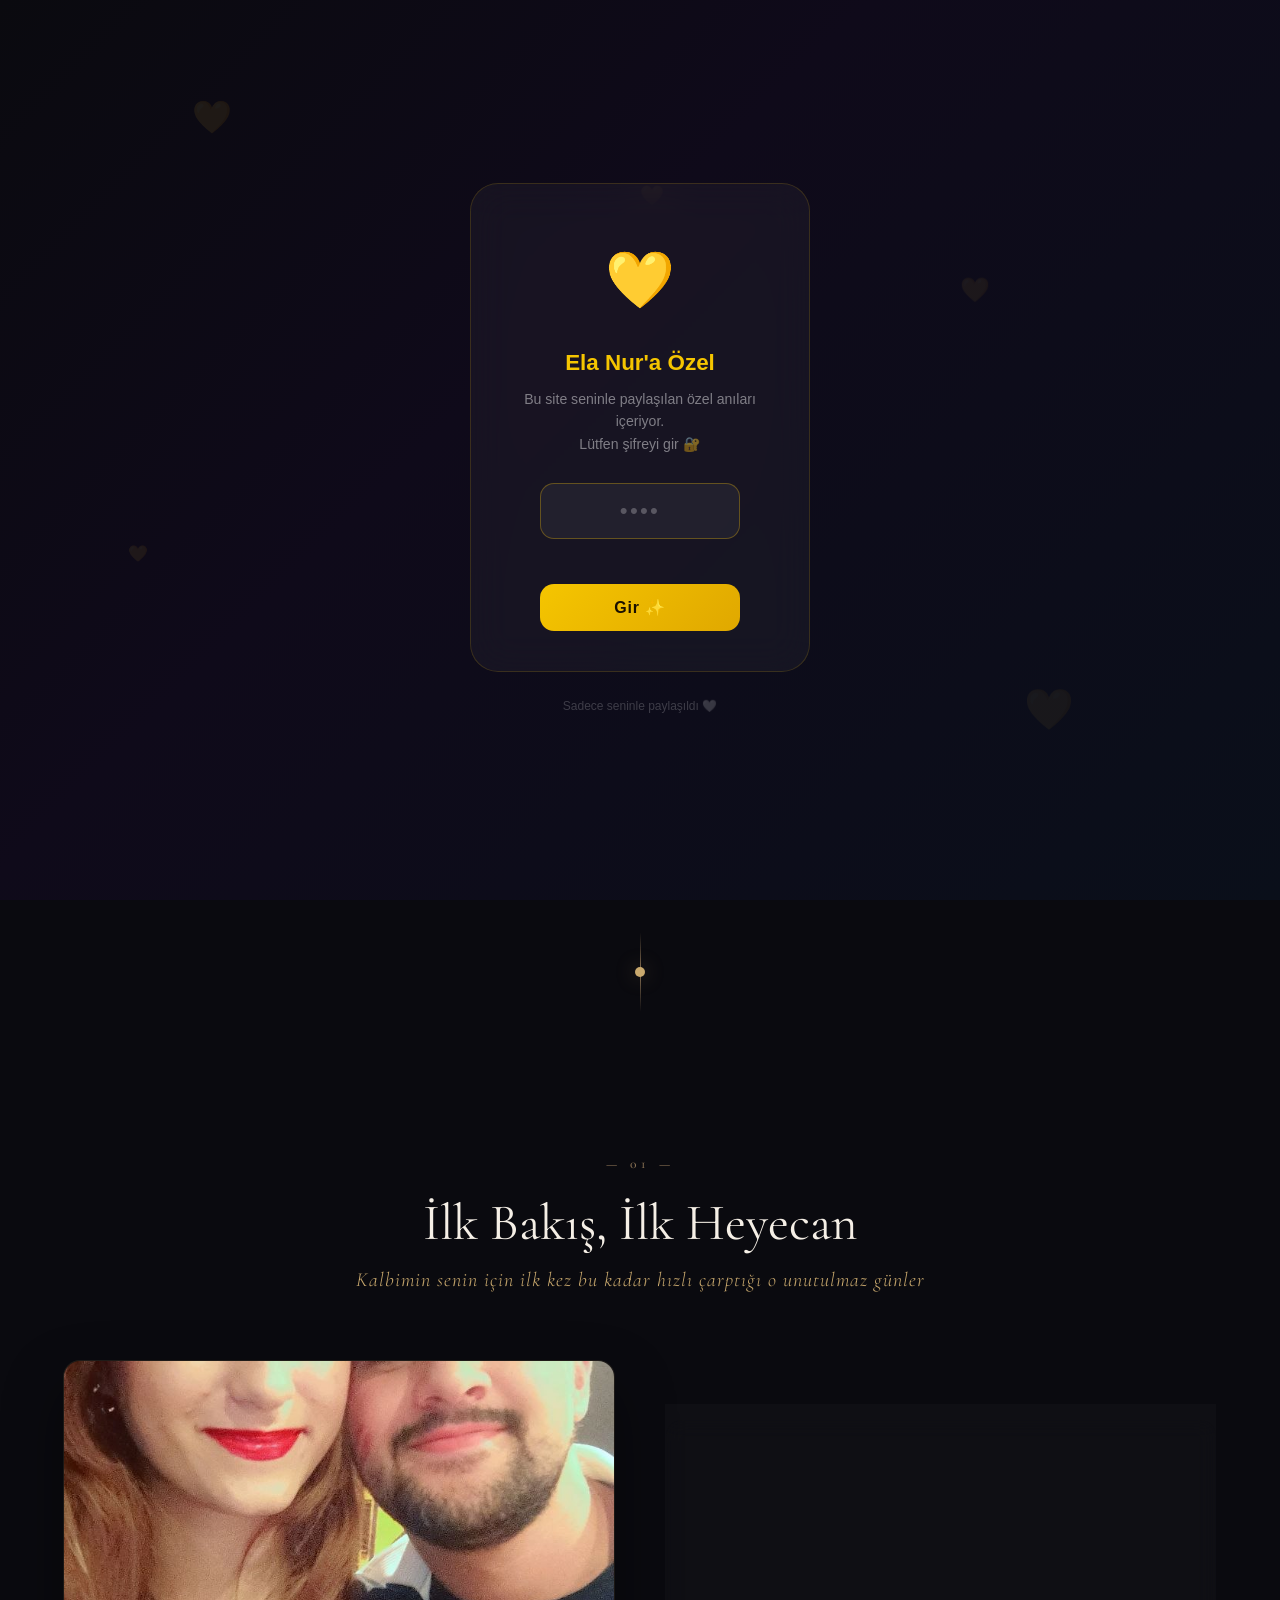
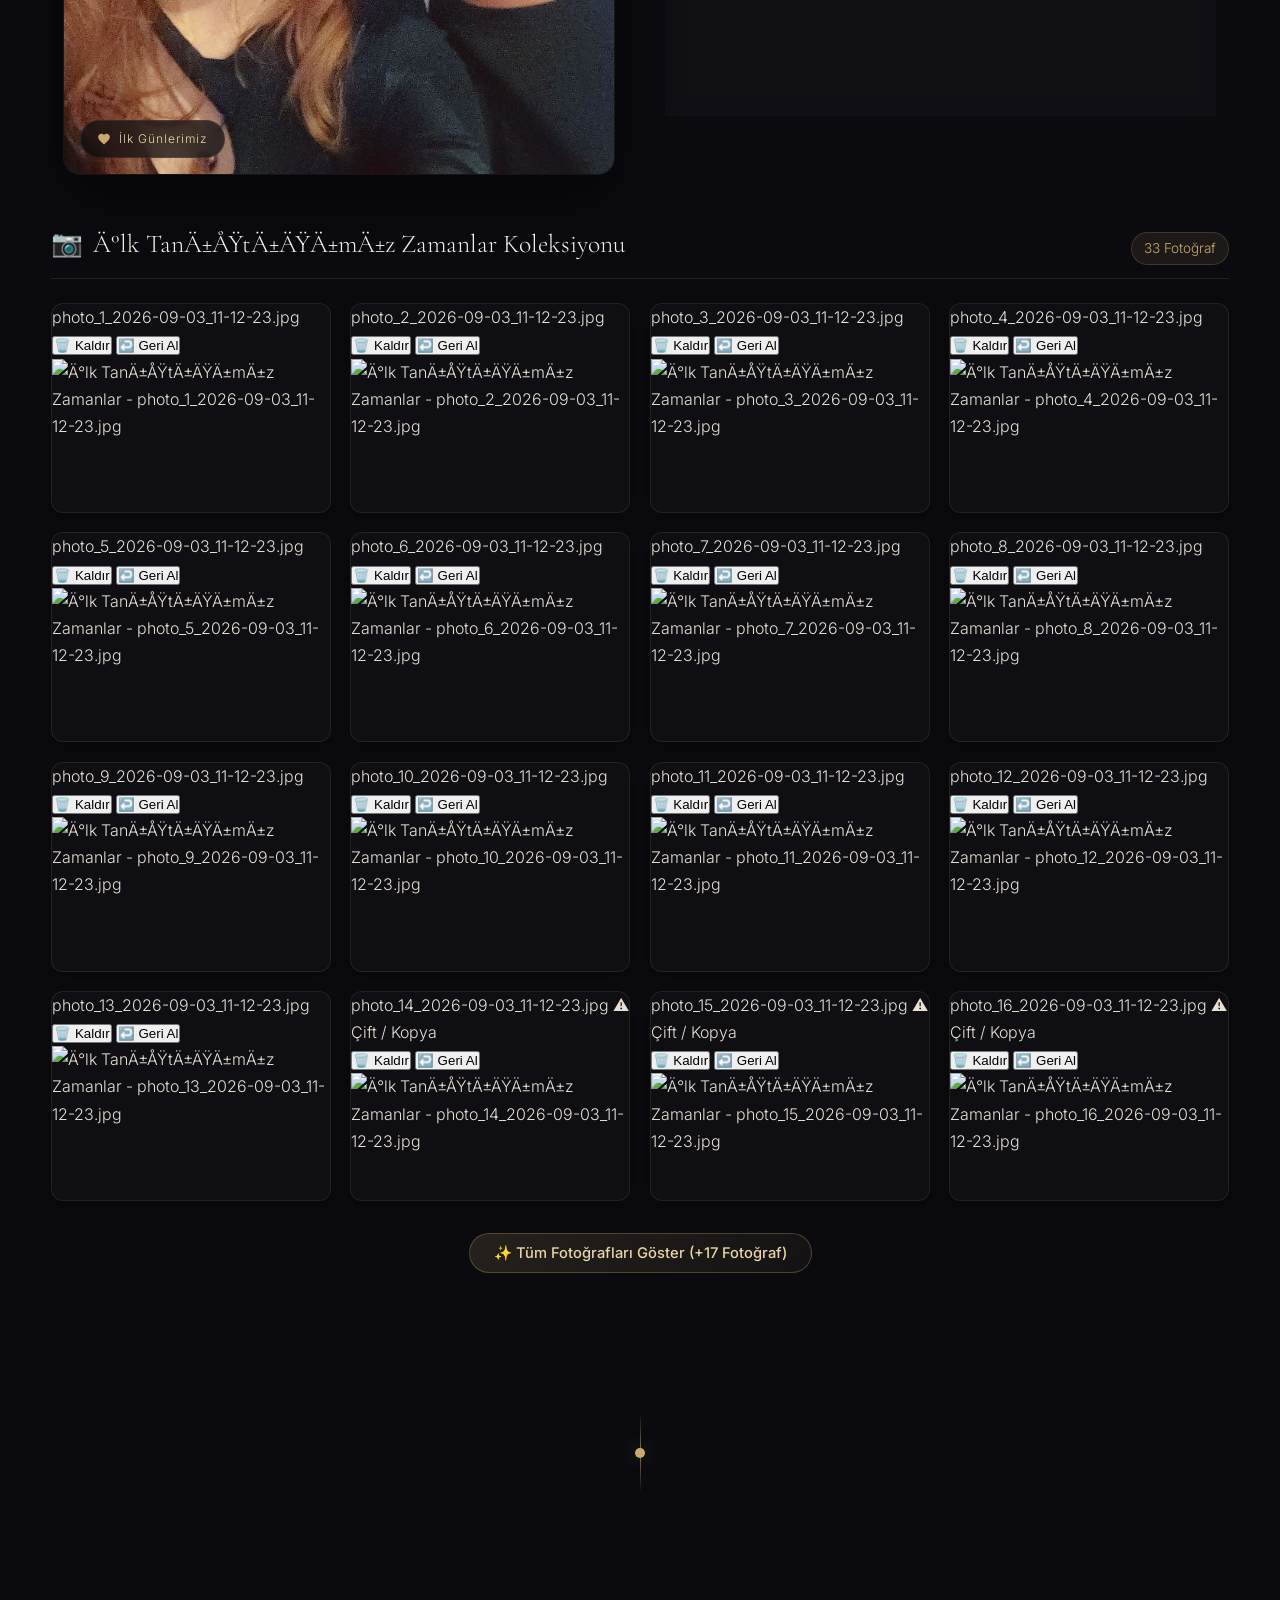
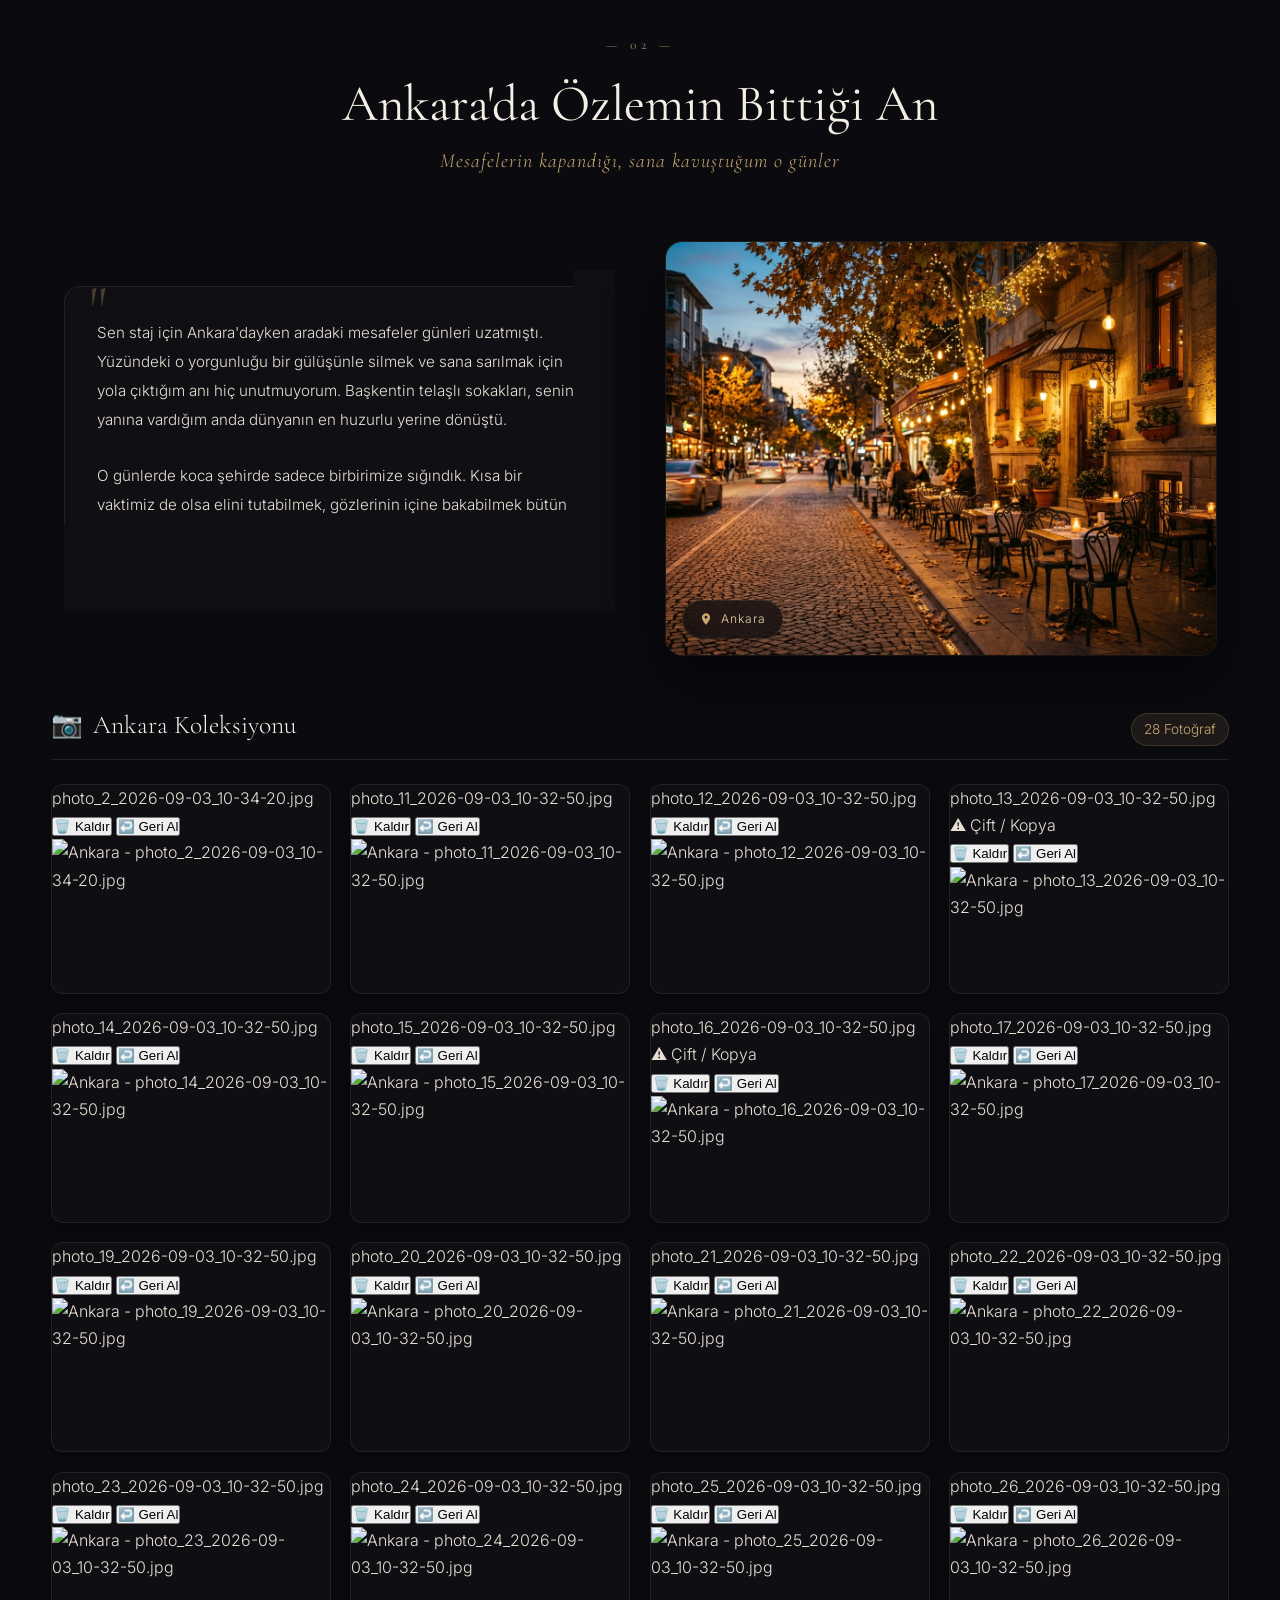
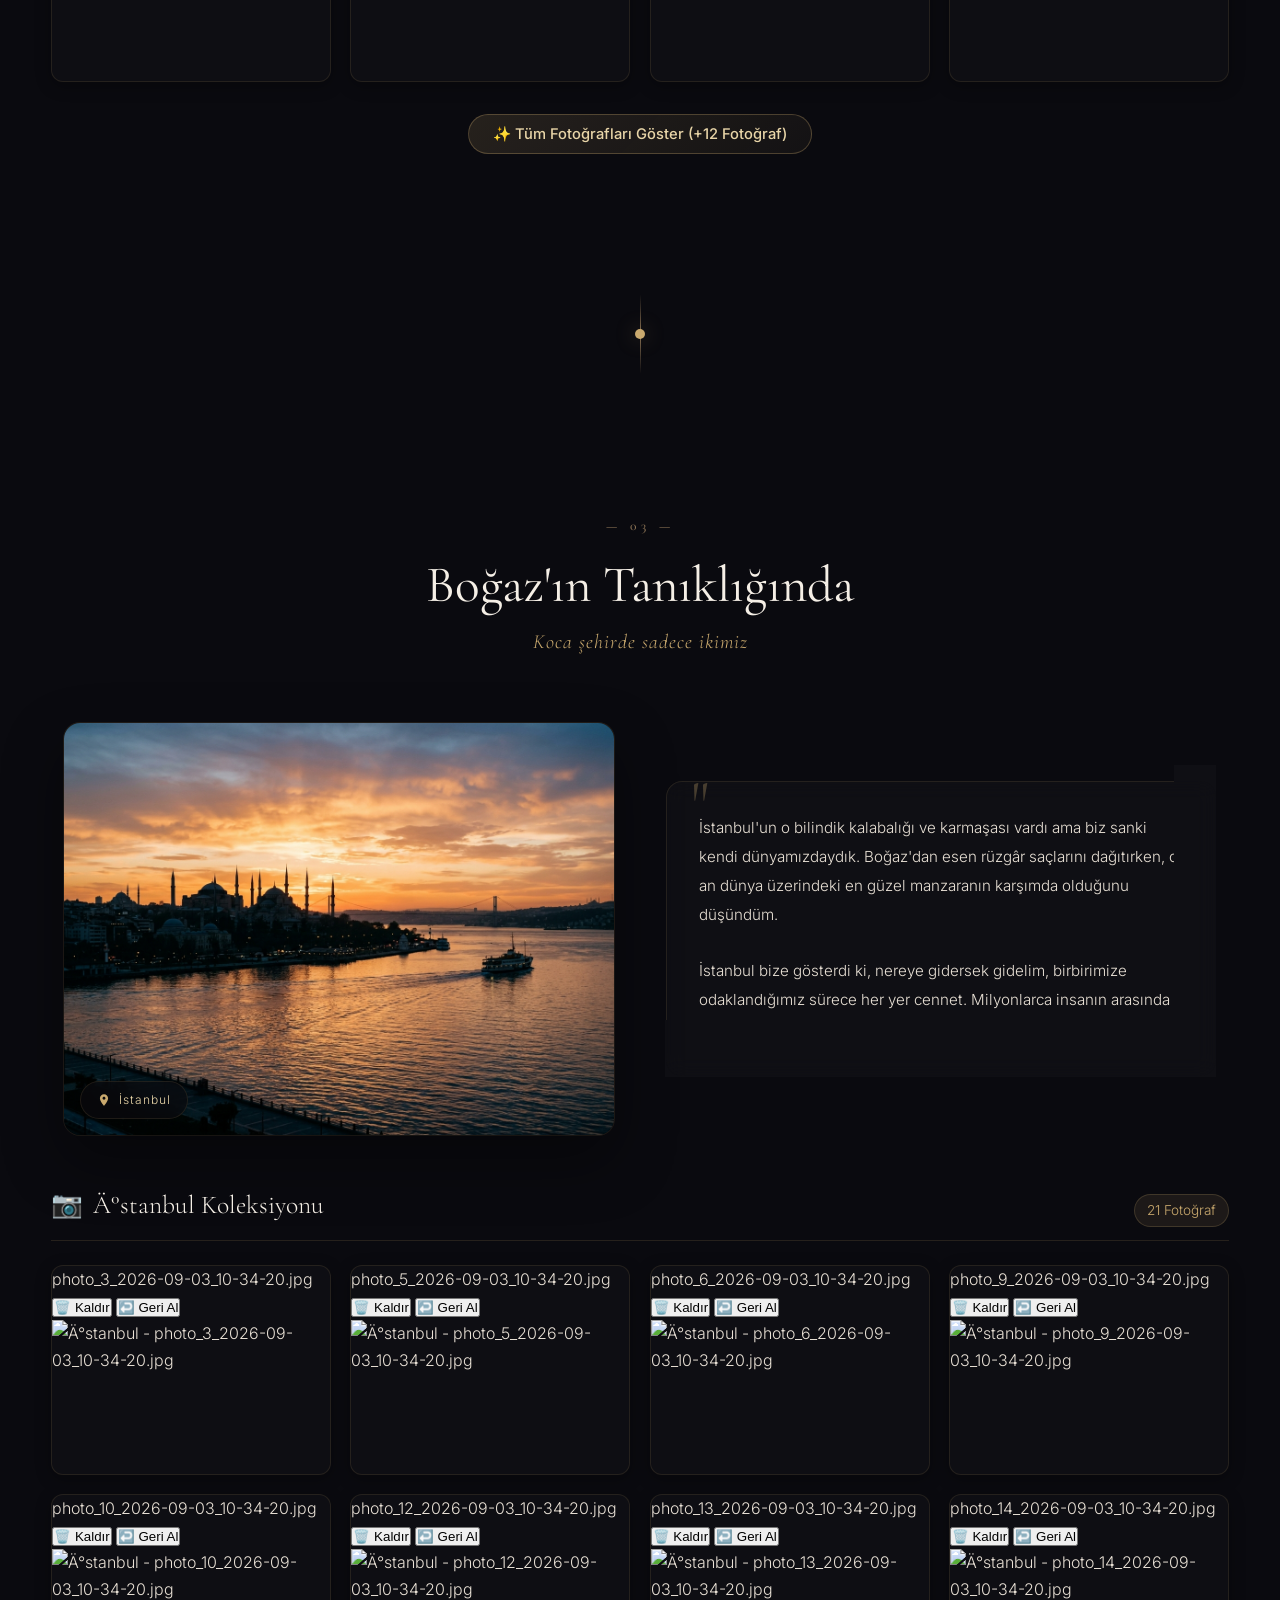
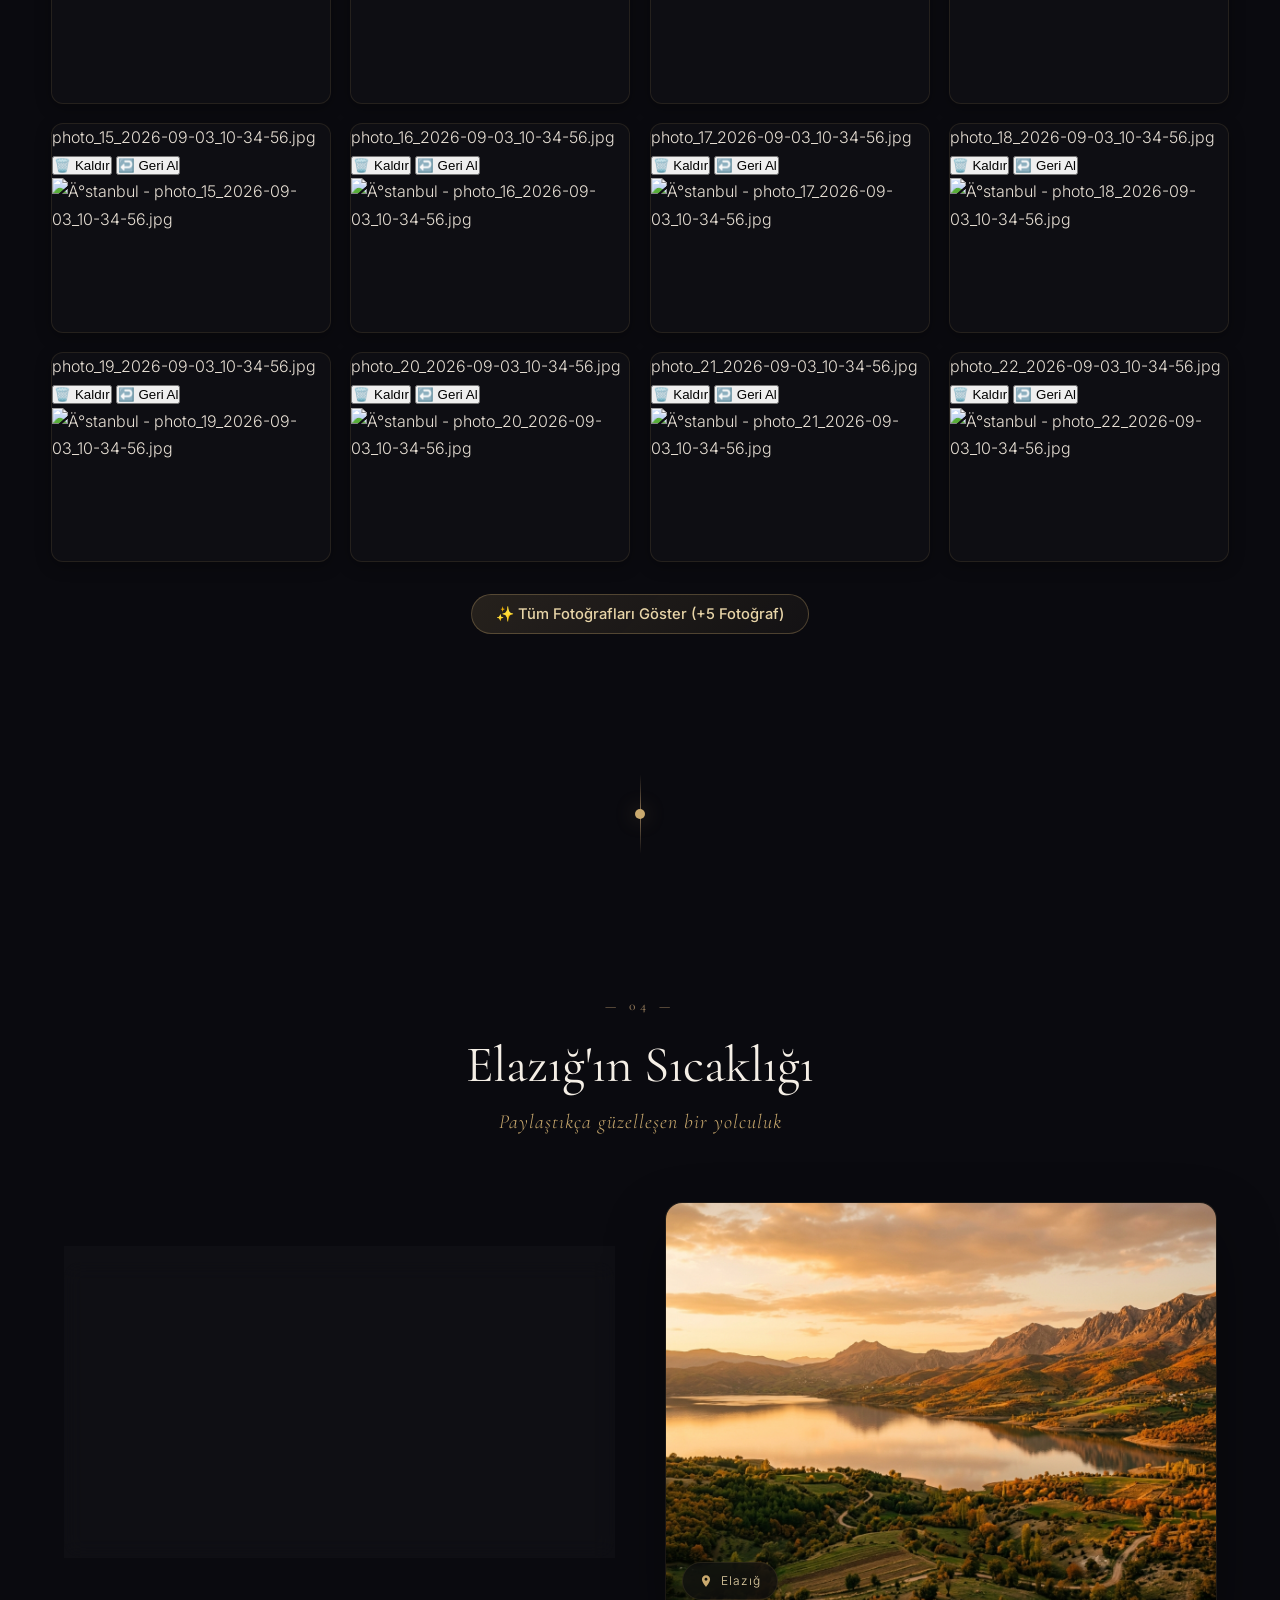
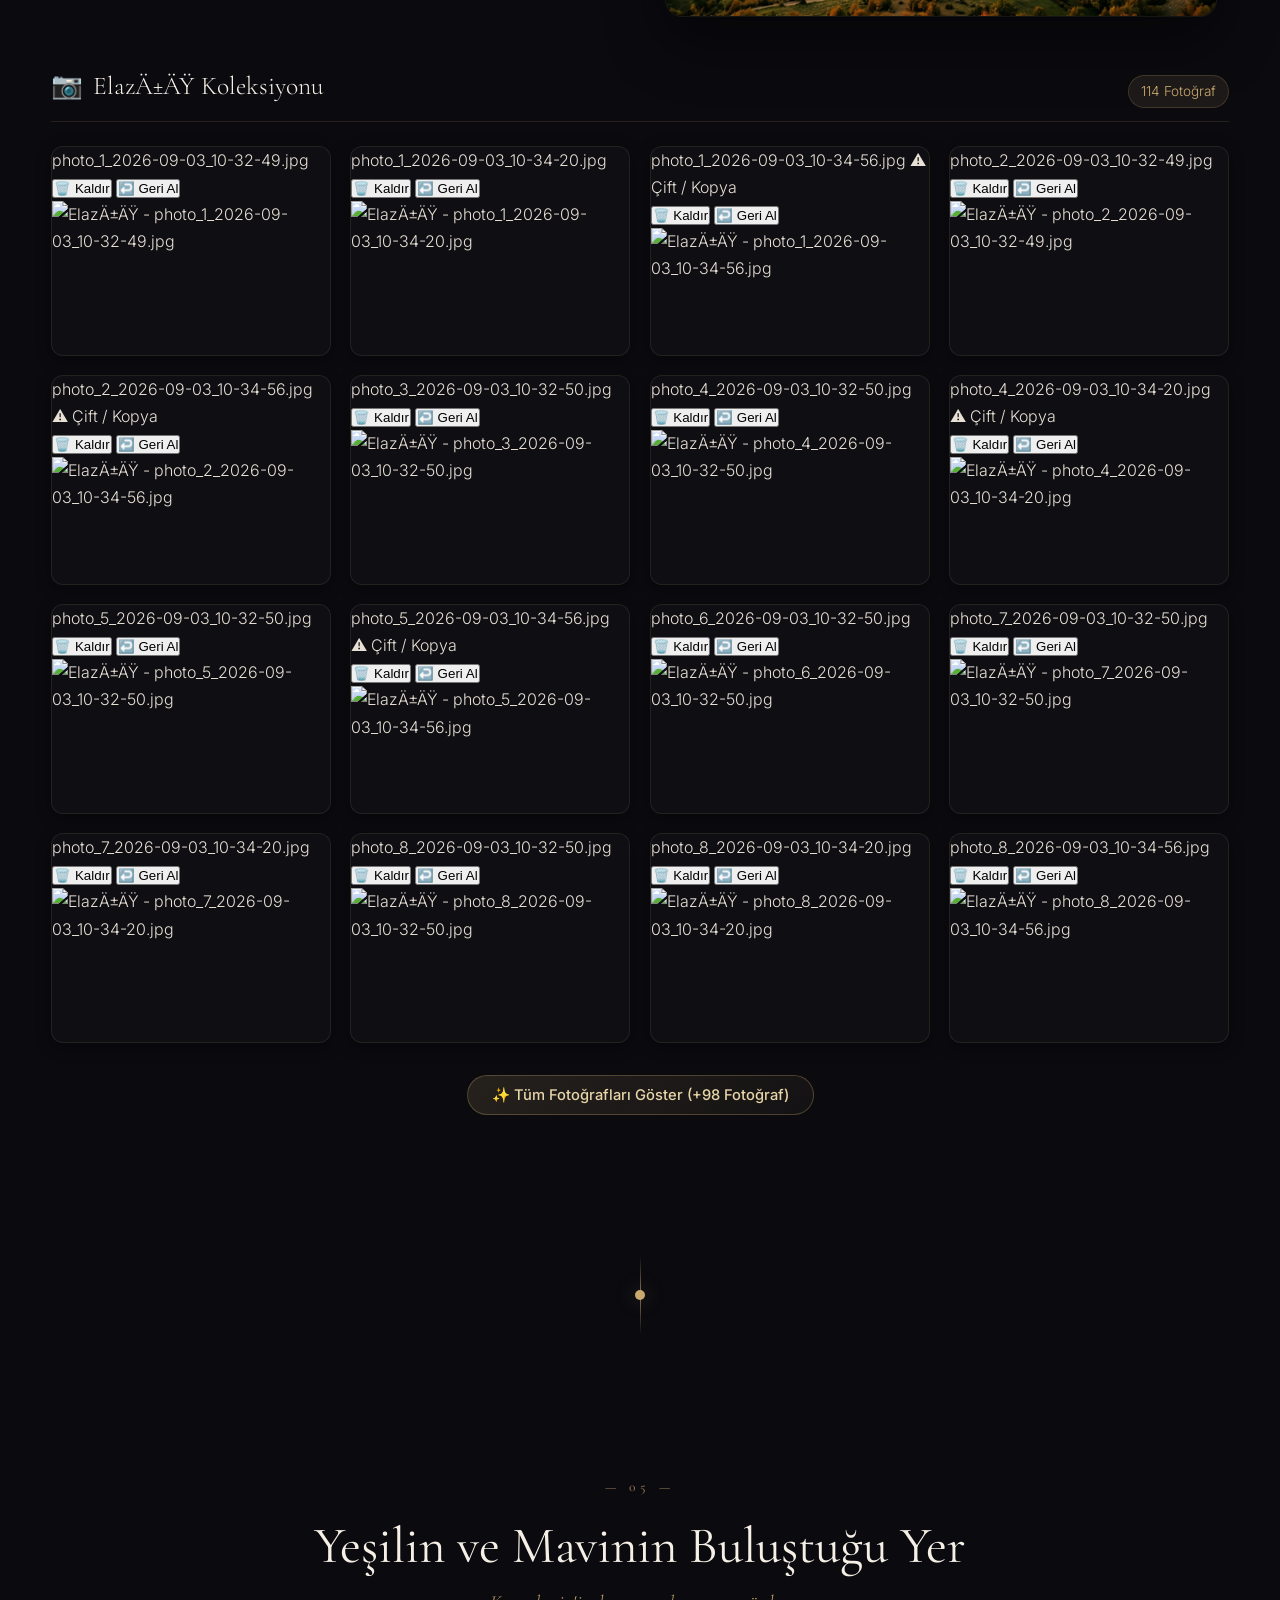
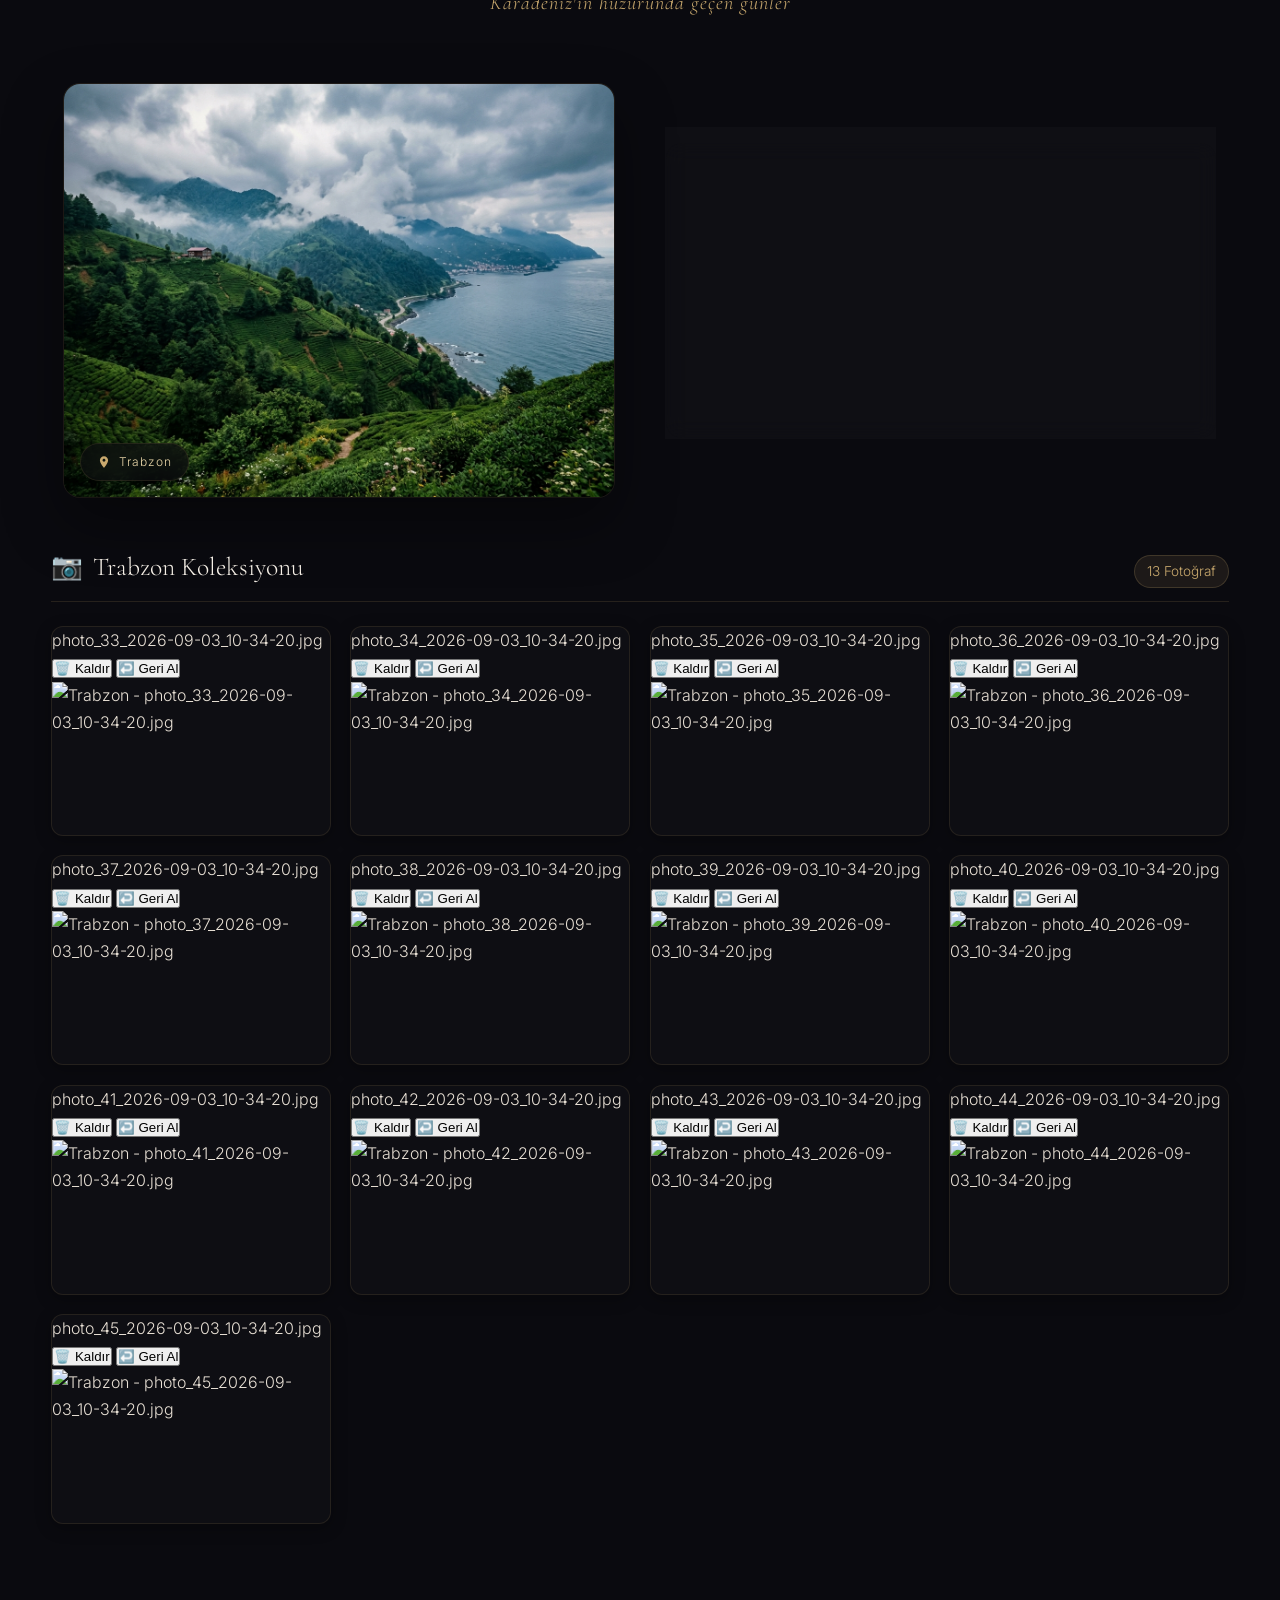
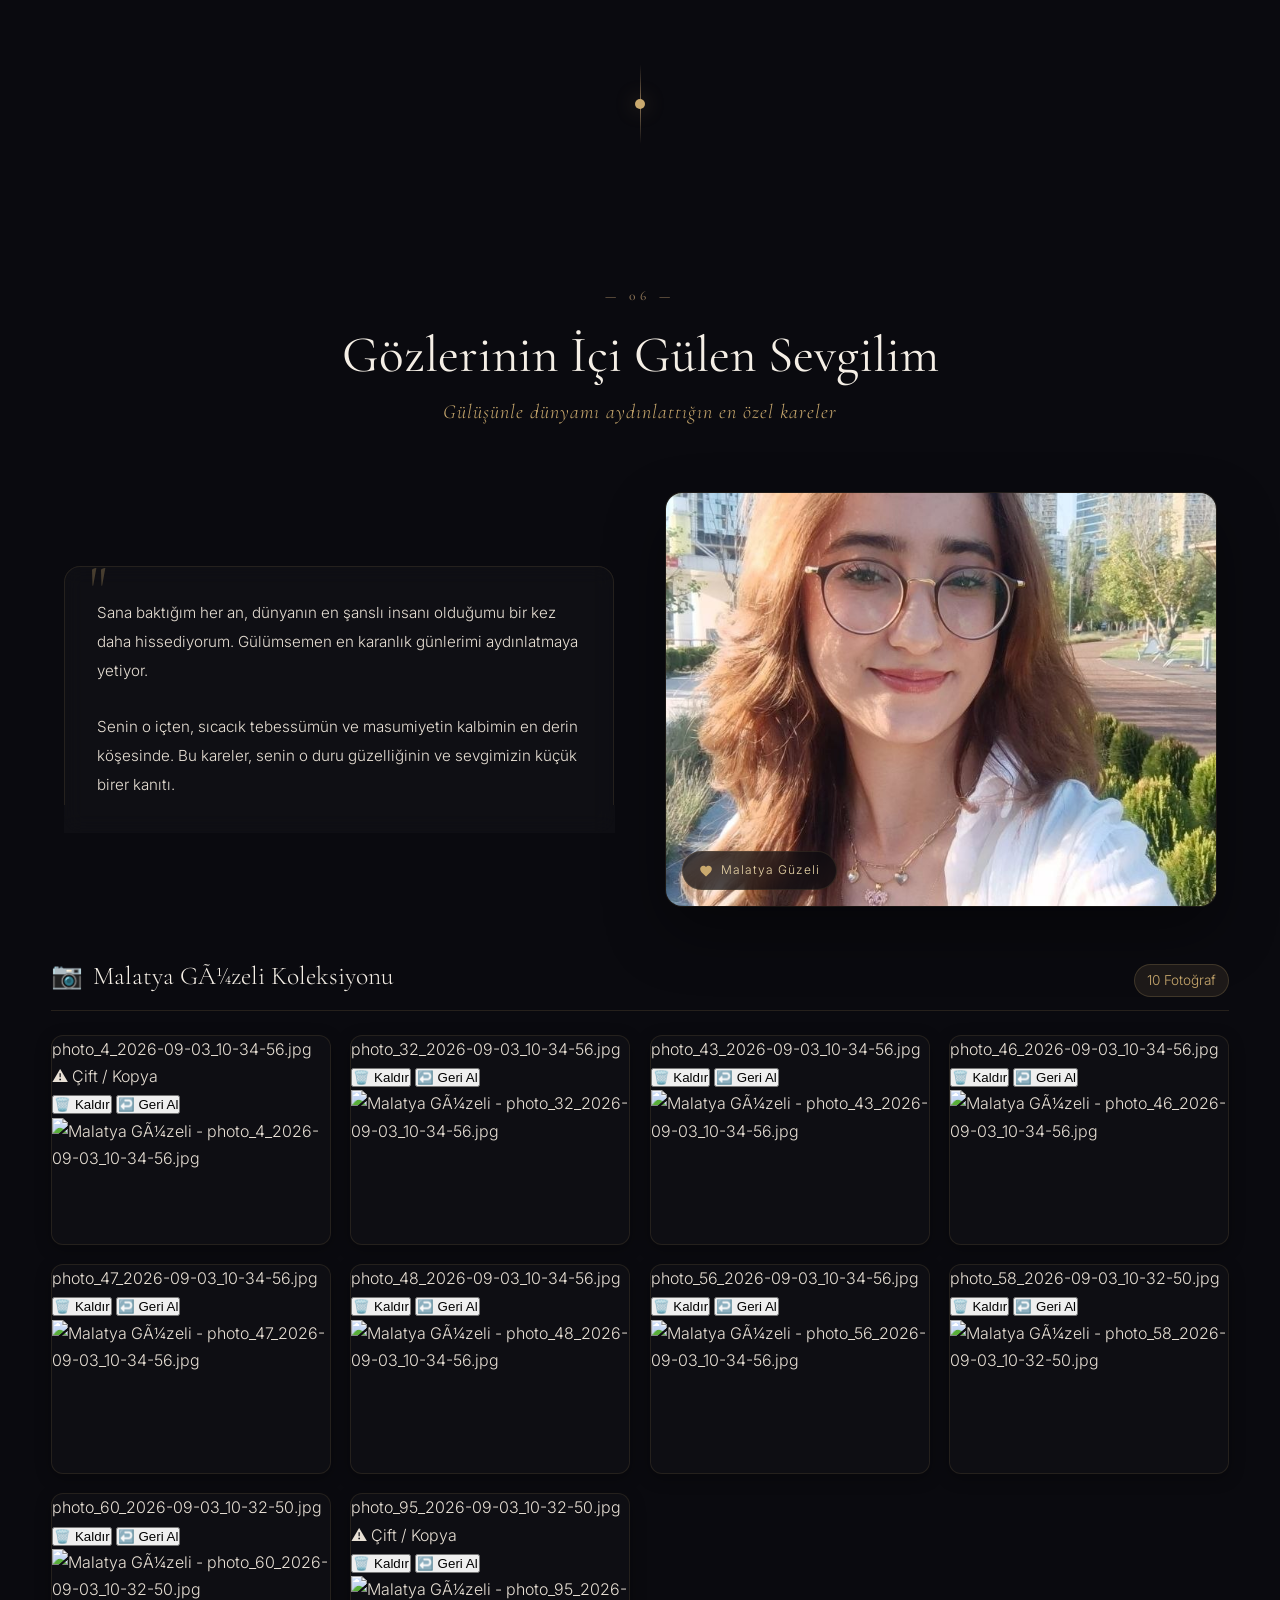
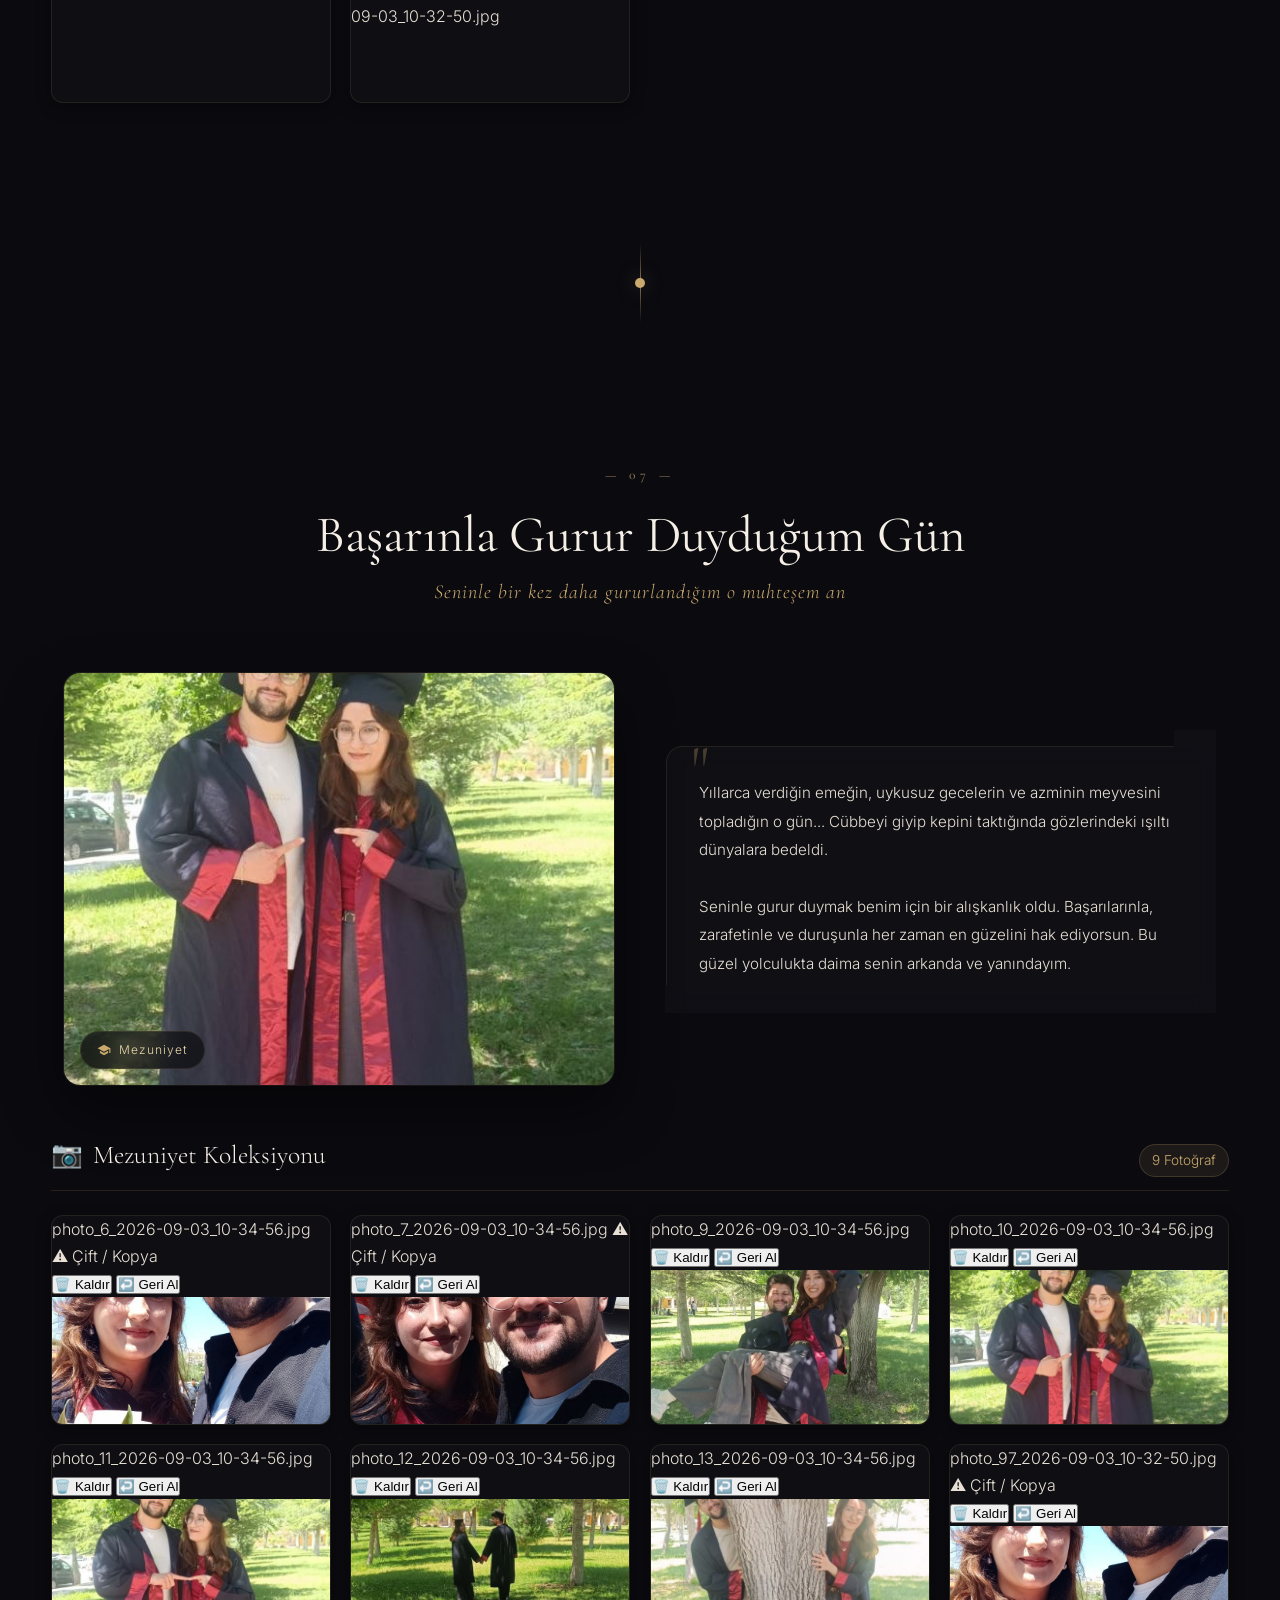
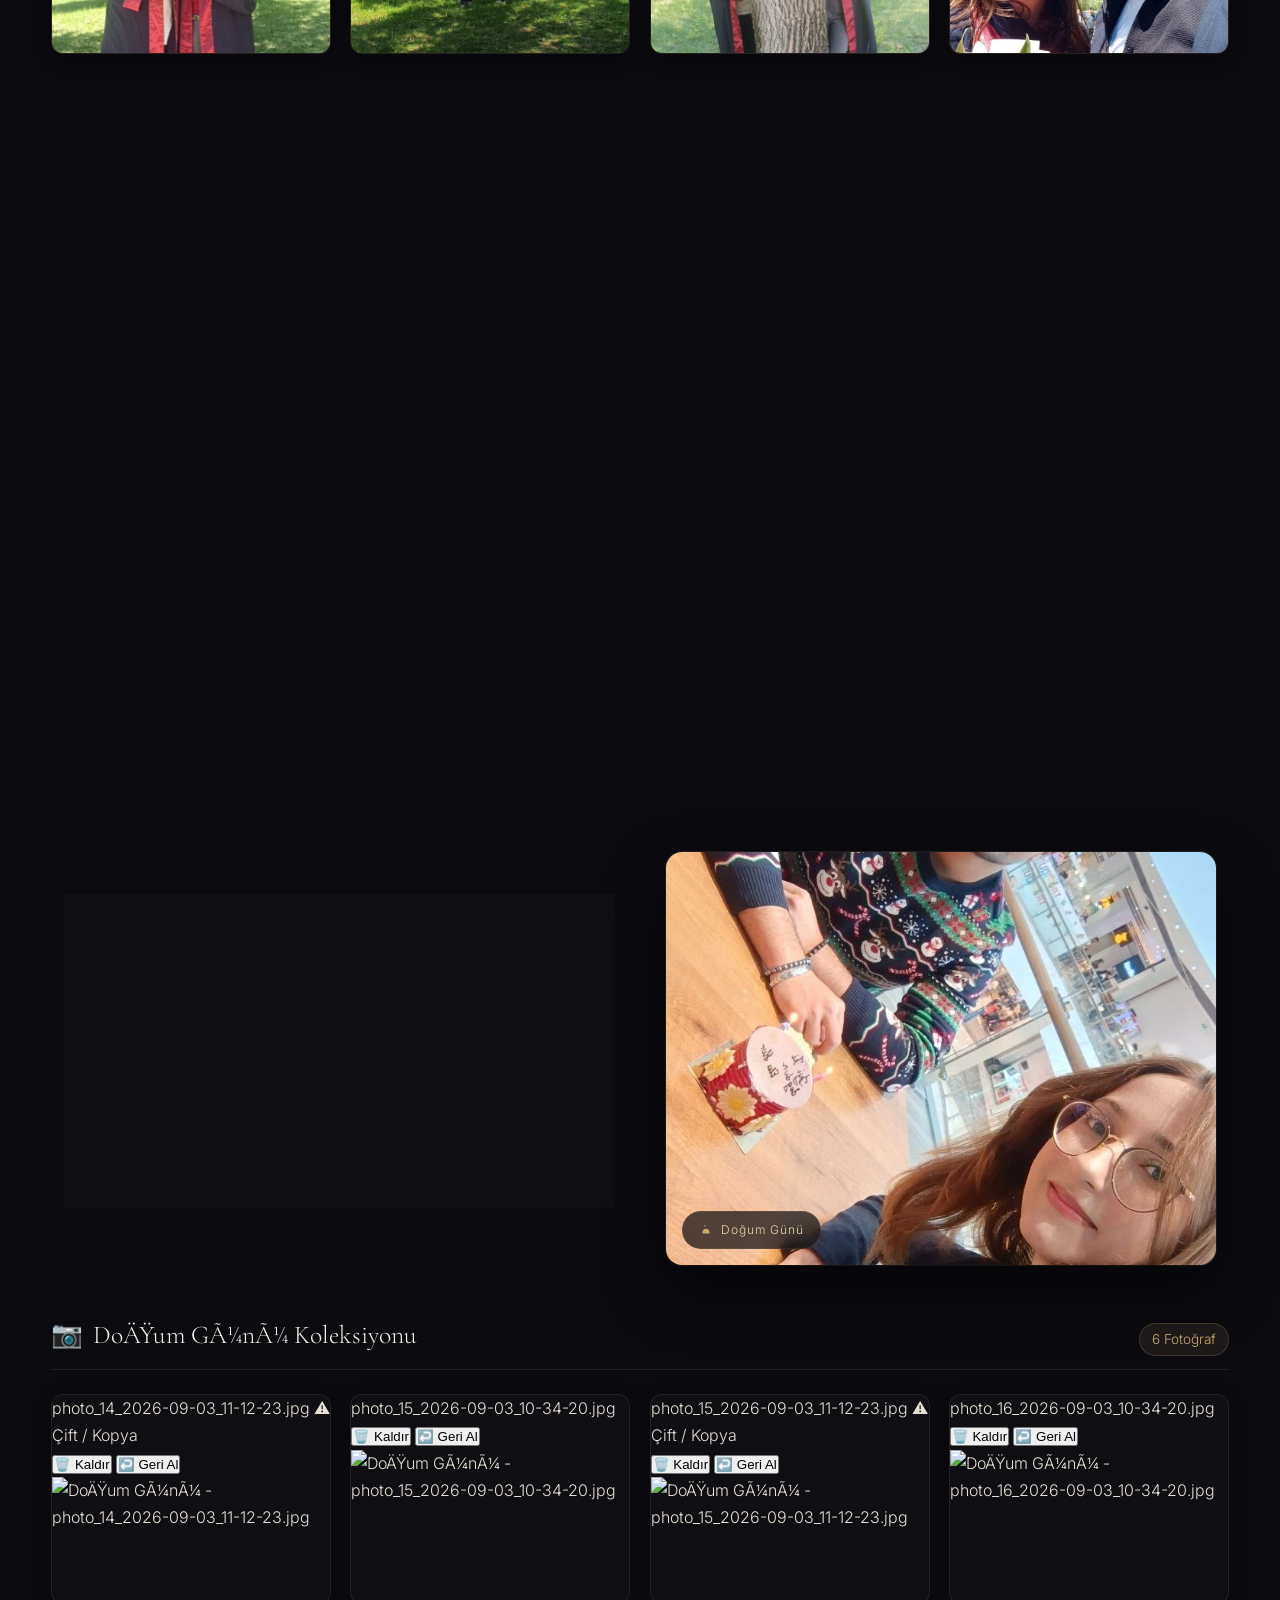
==== commit 1b45586c: "Fix cover image paths in index.html" ====
--- a/index.html
+++ b/index.html
@@ -226,7 +226,7 @@
 
     <div class="trip-card">
       <div class="trip-image-wrapper reveal-left">
-        <img src="./İlk tanıştığımız zamanlar/photo_1_2026-09-03_11-12-23.jpg" alt="İlk Tanıştığımız Zamanlar">
+        <img src="./ilk-tanistigimiz-zamanlar/photo_1_2026-09-03_11-12-23.jpg" alt="İlk Tanıştığımız Zamanlar">
         <div class="trip-image-badge">
           <svg viewBox="0 0 24 24"><path d="M12 21.35l-1.45-1.32C5.4 15.36 2 12.28 2 8.5 2 5.42 4.42 3 7.5 3c1.74 0 3.41.81 4.5 2.09C13.09 3.81 14.76 3 16.5 3 19.58 3 22 5.42 22 8.5c0 3.78-3.4 6.86-8.55 11.54L12 21.35z"/></svg>
           İlk Günlerimiz
@@ -426,7 +426,7 @@
 
     <div class="trip-card reverse">
       <div class="trip-image-wrapper reveal-right">
-        <img src="./Malatya Güzeli/photo_32_2026-09-03_10-34-56.jpg" alt="Malatya Güzeli - Gülüşün">
+        <img src="./malatya-guzeli/photo_32_2026-09-03_10-34-56.jpg" alt="Malatya Güzeli - Gülüşün">
         <div class="trip-image-badge">
           <svg viewBox="0 0 24 24"><path d="M12 21.35l-1.45-1.32C5.4 15.36 2 12.28 2 8.5 2 5.42 4.42 3 7.5 3c1.74 0 3.41.81 4.5 2.09C13.09 3.81 14.76 3 16.5 3 19.58 3 22 5.42 22 8.5c0 3.78-3.4 6.86-8.55 11.54L12 21.35z"/></svg>
           Malatya Güzeli
@@ -506,7 +506,7 @@
 
     <div class="trip-card reverse">
       <div class="trip-image-wrapper reveal-right">
-        <img src="./Doğum günü/photo_14_2026-09-03_11-12-23.jpg" alt="Doğum Günü Kutlaması">
+        <img src="./dogum-gunu/photo_14_2026-09-03_11-12-23.jpg" alt="Doğum Günü Kutlaması">
         <div class="trip-image-badge">
           <svg viewBox="0 0 24 24"><path d="M12 6a2 2 0 0 0-2-2c-.55 0-1 .45-1 1s.45 1 1 1a2 2 0 0 0 2-2zm0 4c-3.31 0-6 2.69-6 6v2h12v-2c0-3.31-2.69-6-6-6z"/></svg>
           Doğum Günü
@@ -551,7 +551,7 @@
 
     <div class="trip-card">
       <div class="trip-image-wrapper reveal-left">
-        <img src="./özel anlar/photo_38_2026-09-03_10-32-50.jpg" alt="Özel Anlarımız">
+        <img src="./ozel-anlar/photo_38_2026-09-03_10-32-50.jpg" alt="Özel Anlarımız">
         <div class="trip-image-badge">
           <svg viewBox="0 0 24 24"><path d="M12 21.35l-1.45-1.32C5.4 15.36 2 12.28 2 8.5 2 5.42 4.42 3 7.5 3c1.74 0 3.41.81 4.5 2.09C13.09 3.81 14.76 3 16.5 3 19.58 3 22 5.42 22 8.5c0 3.78-3.4 6.86-8.55 11.54L12 21.35z"/></svg>
           Özel Anlar
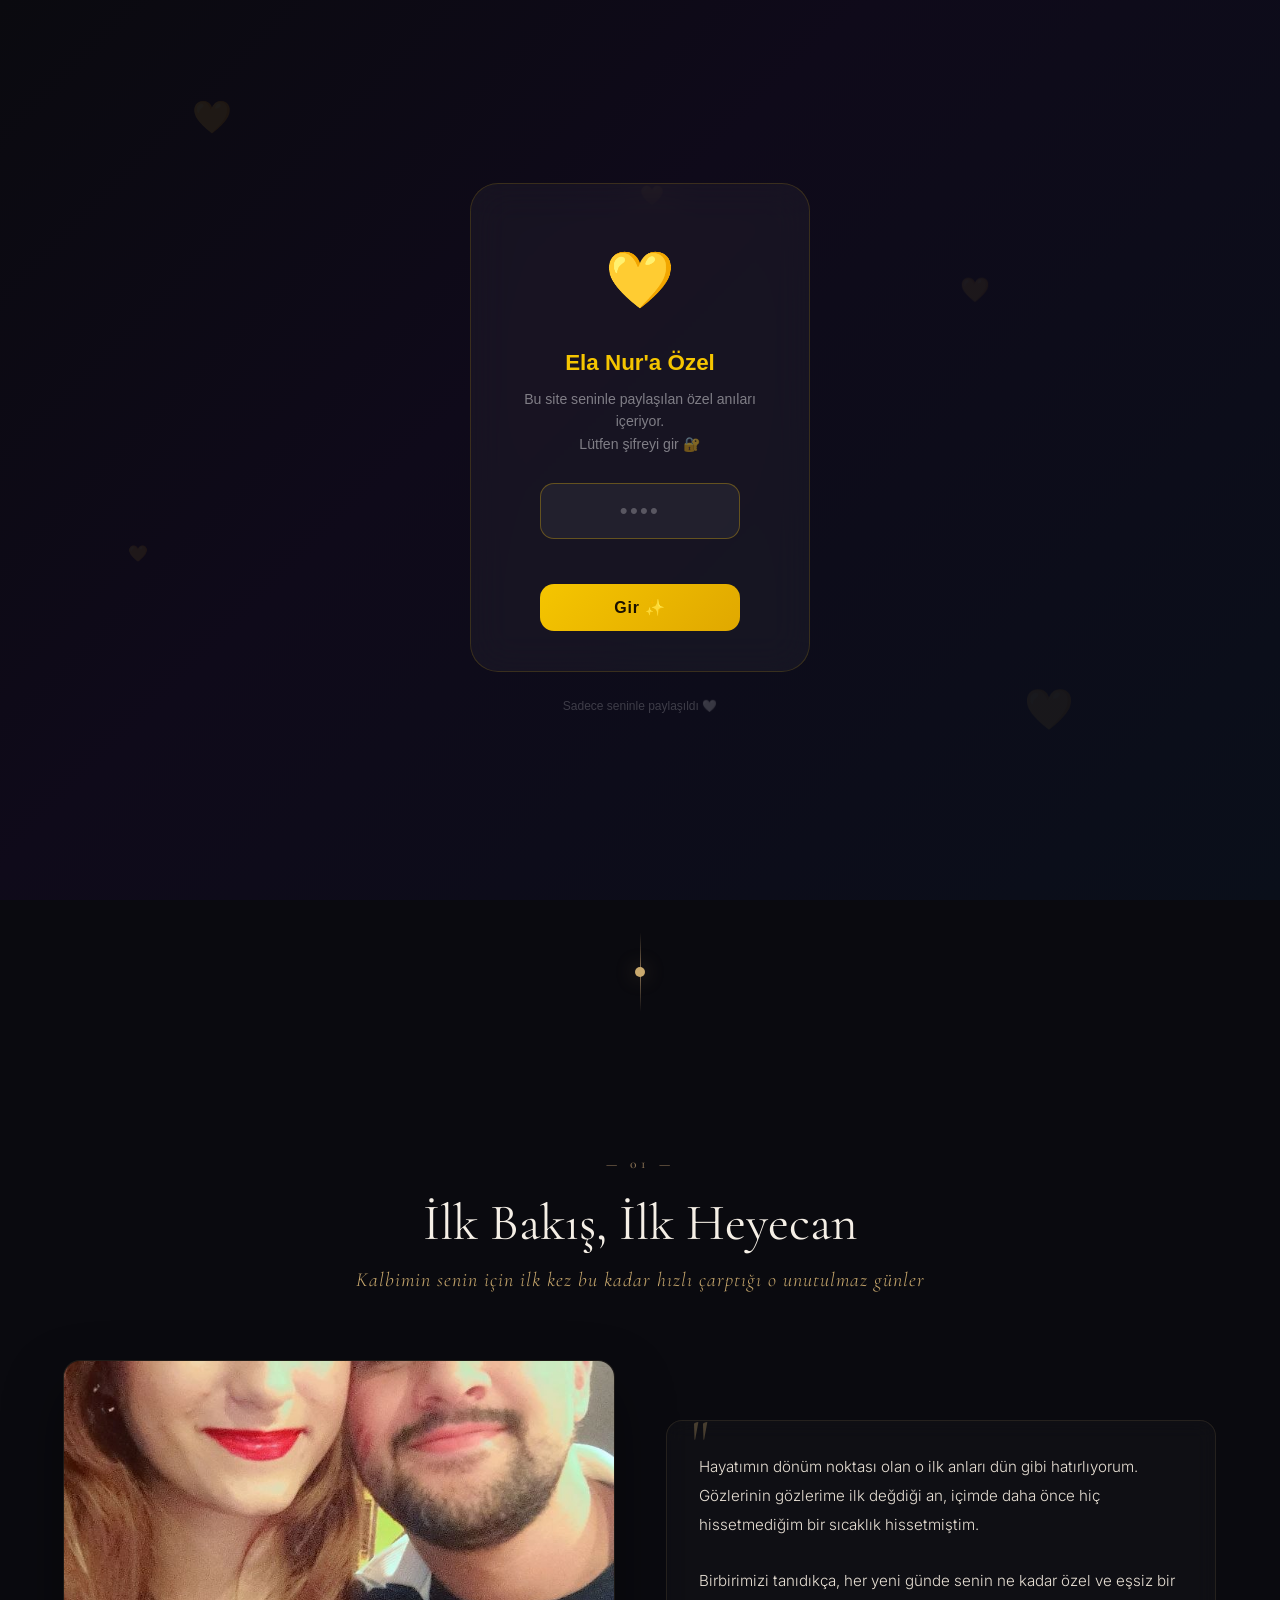
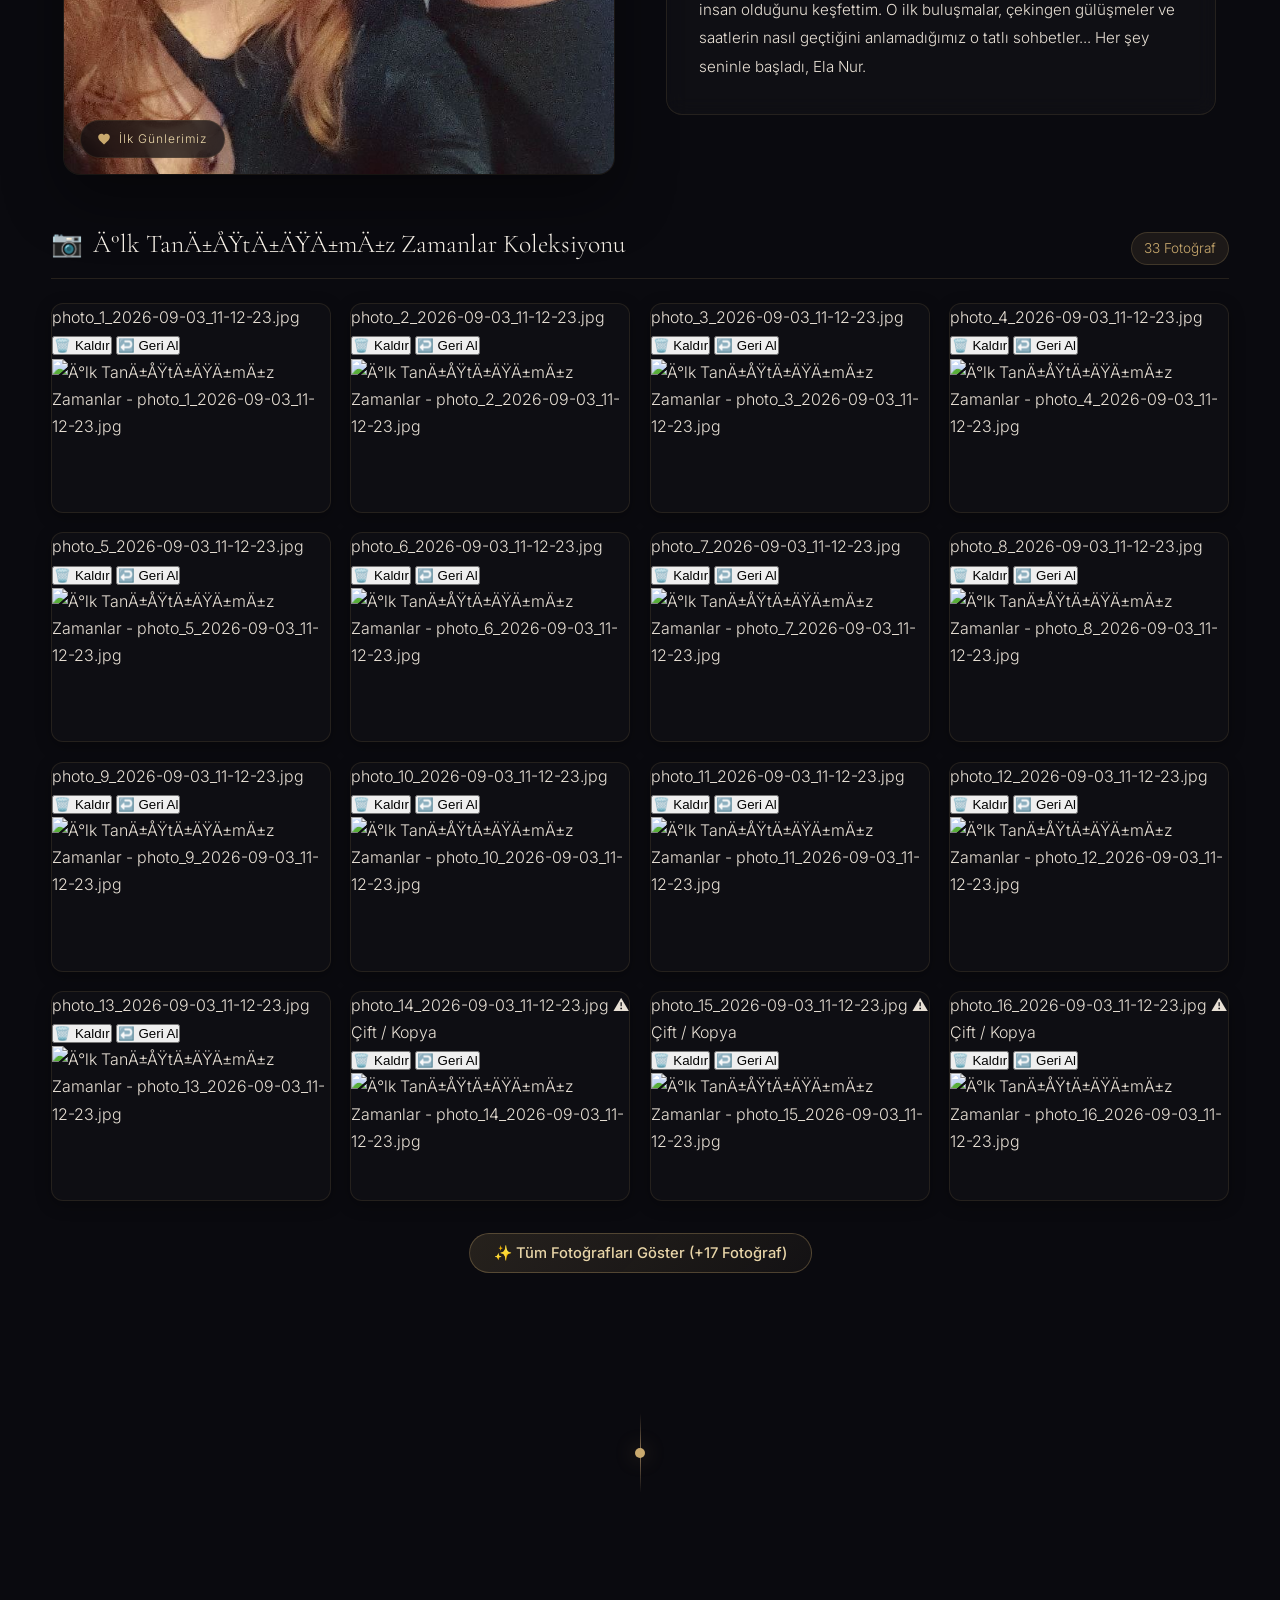
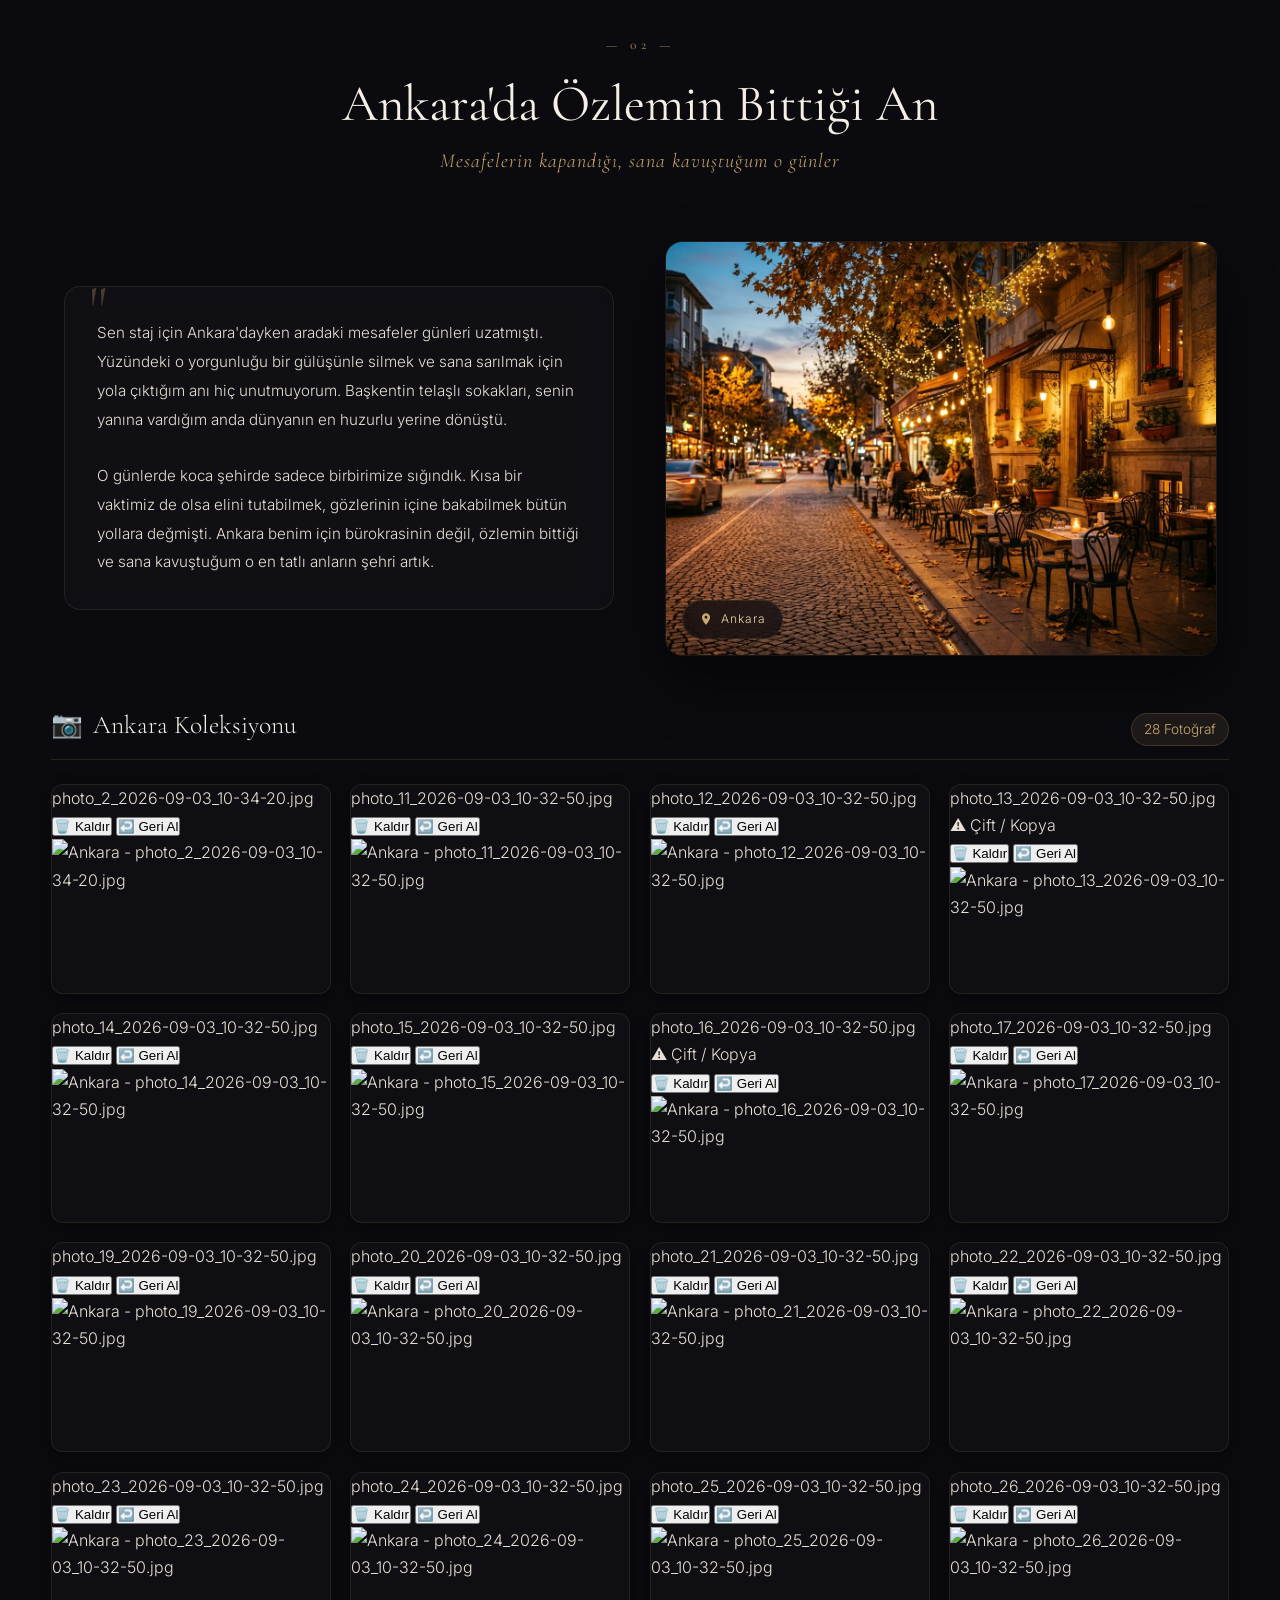
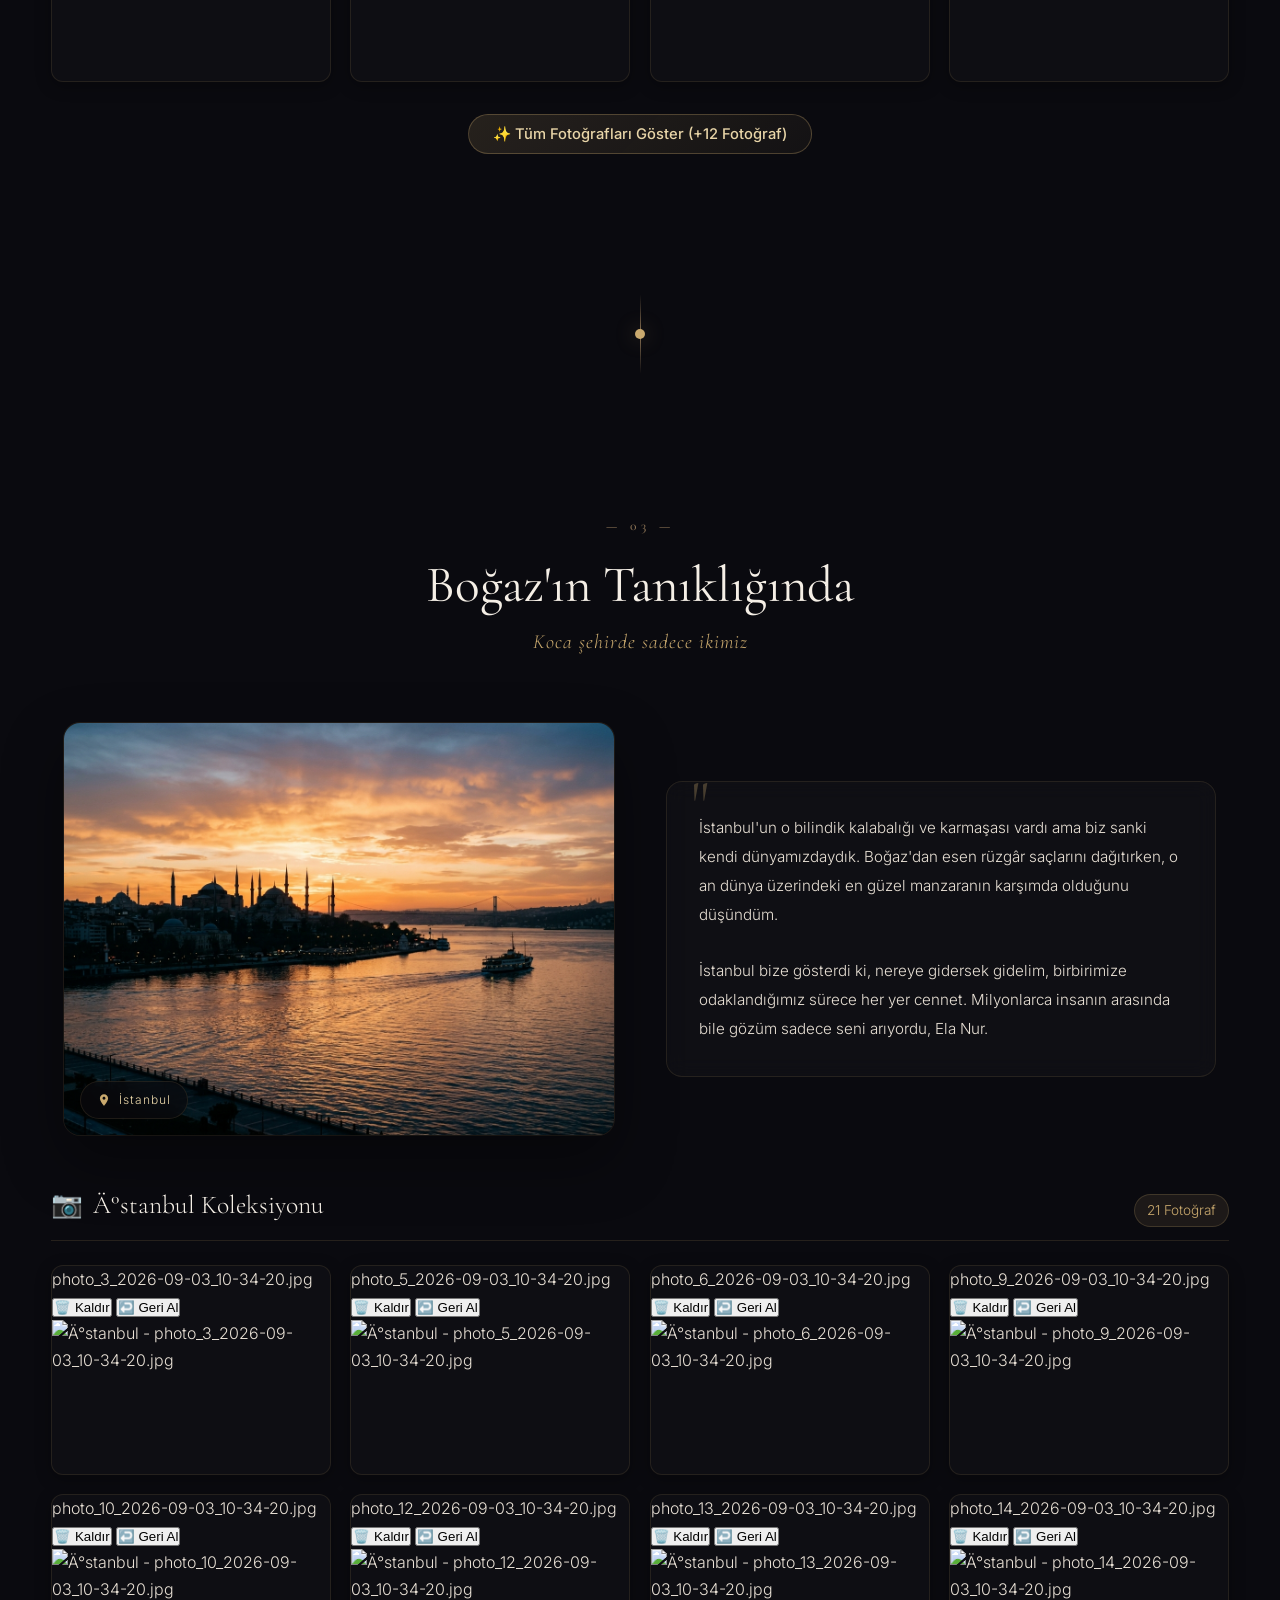
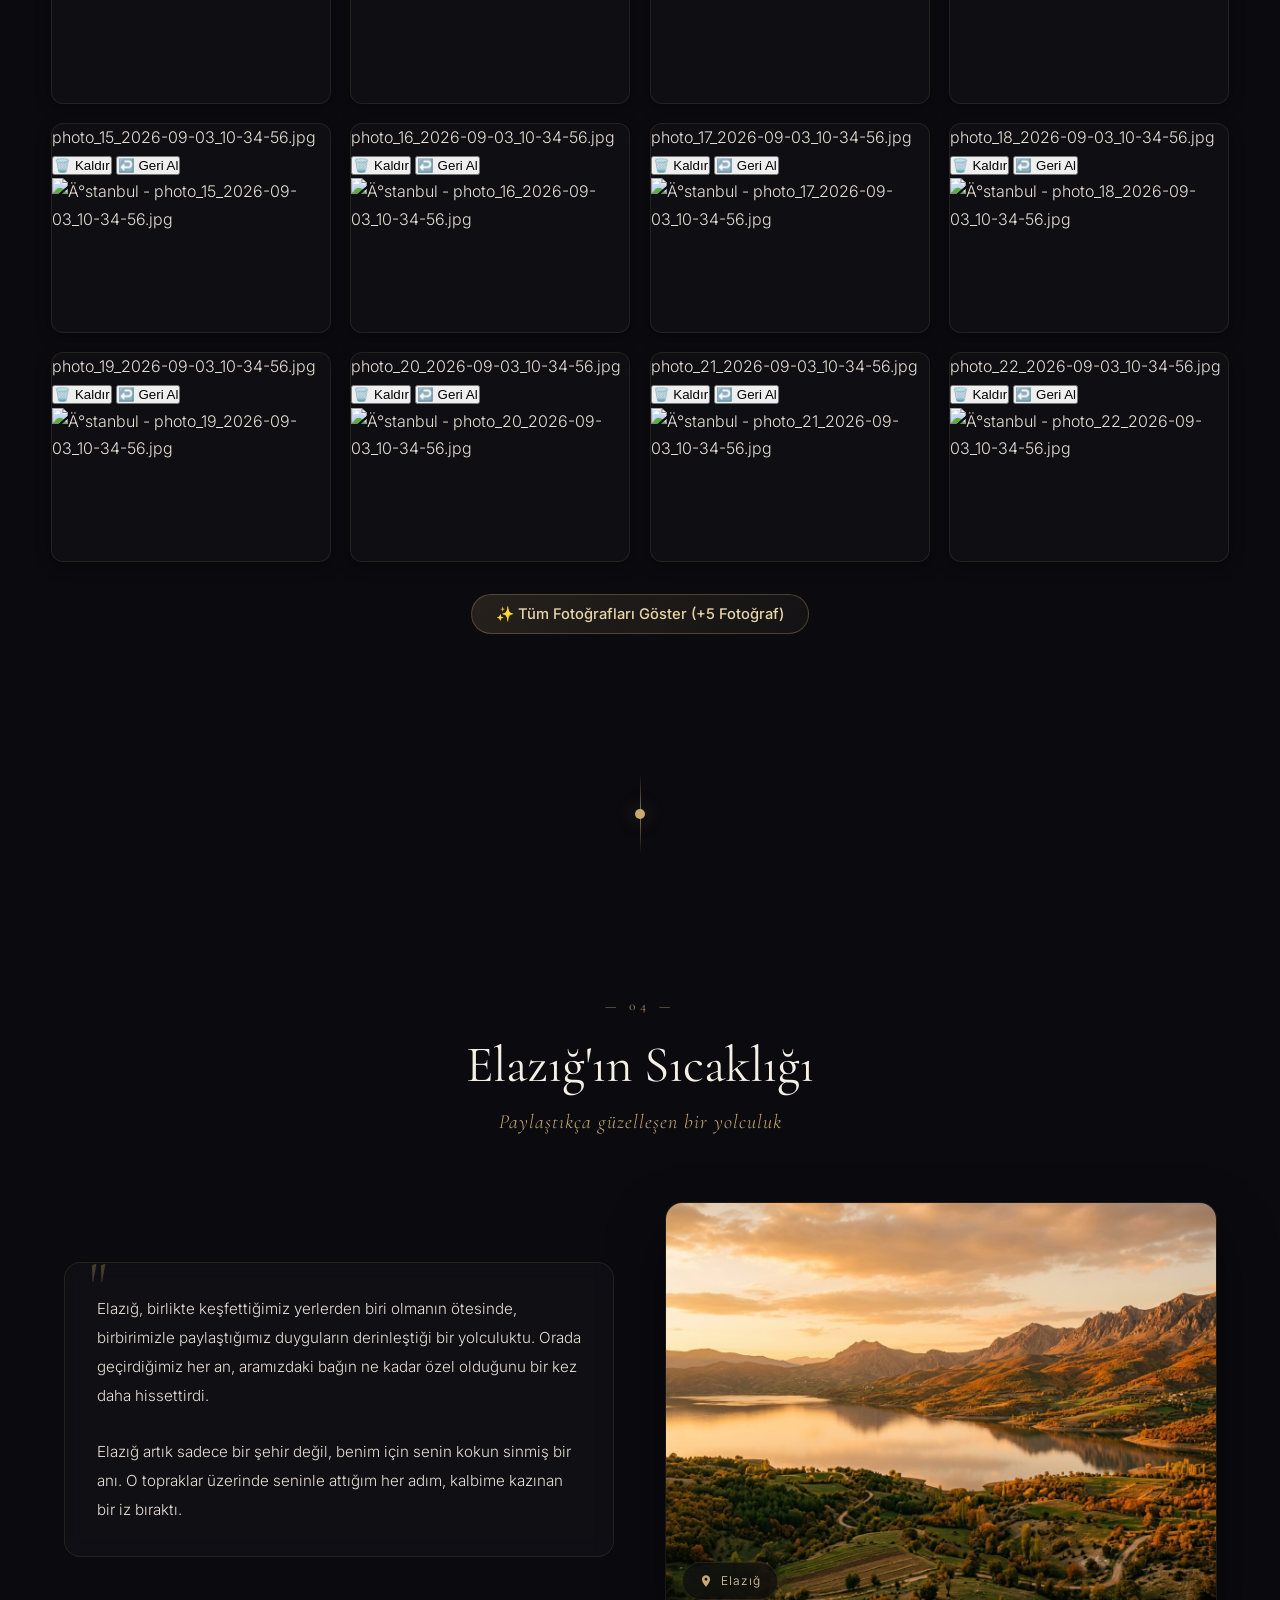
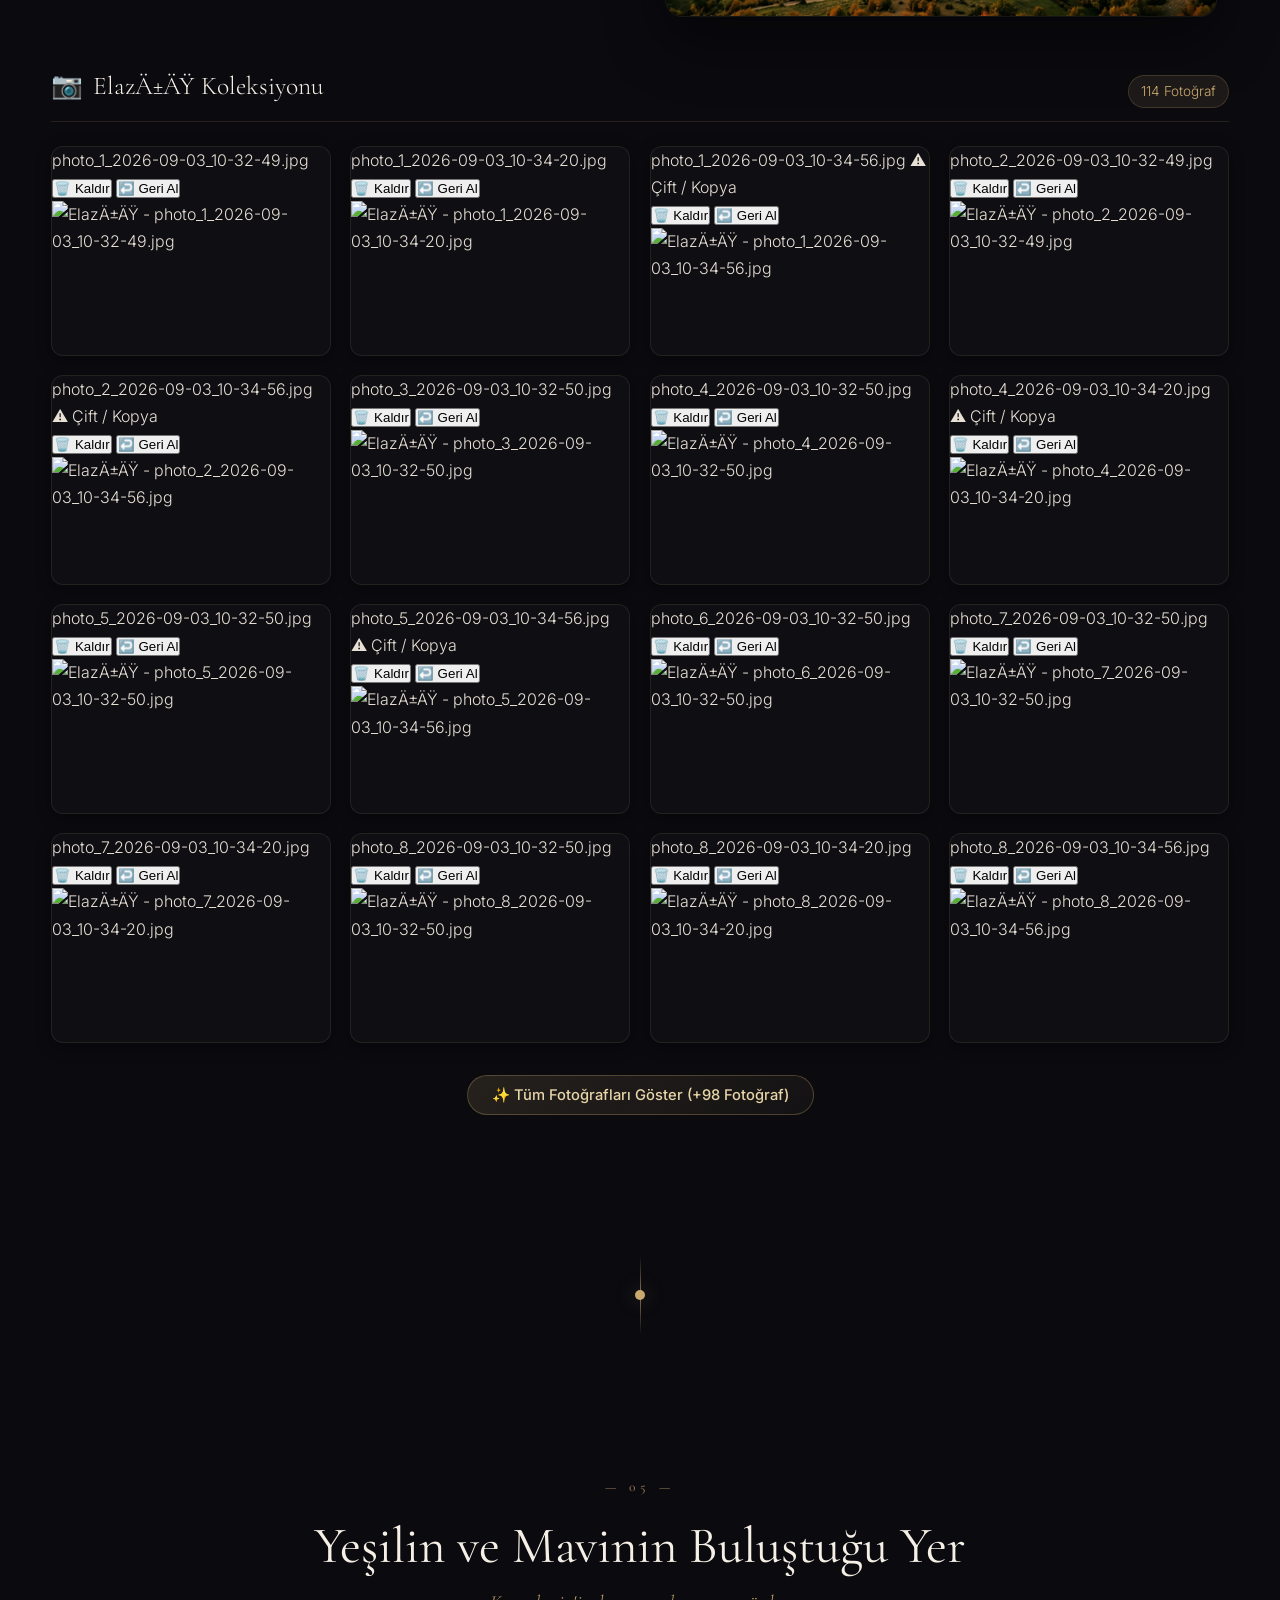
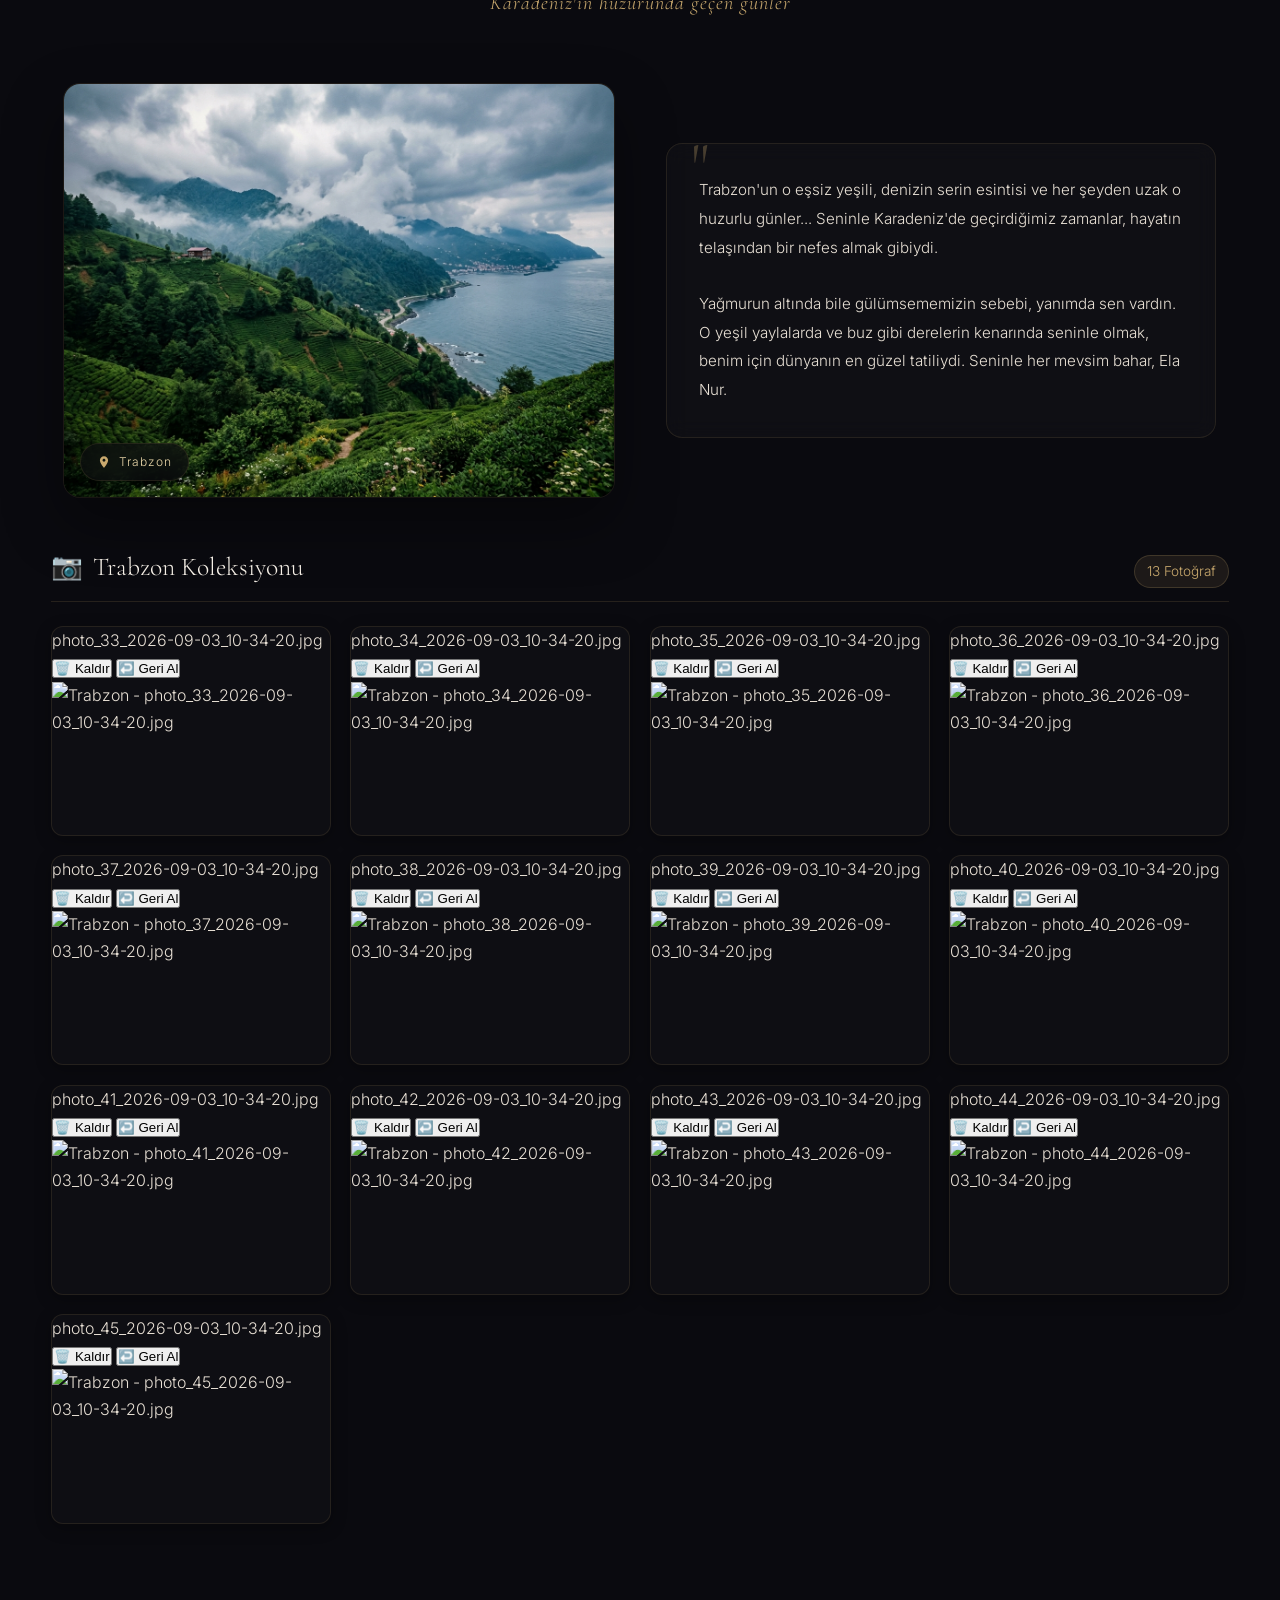
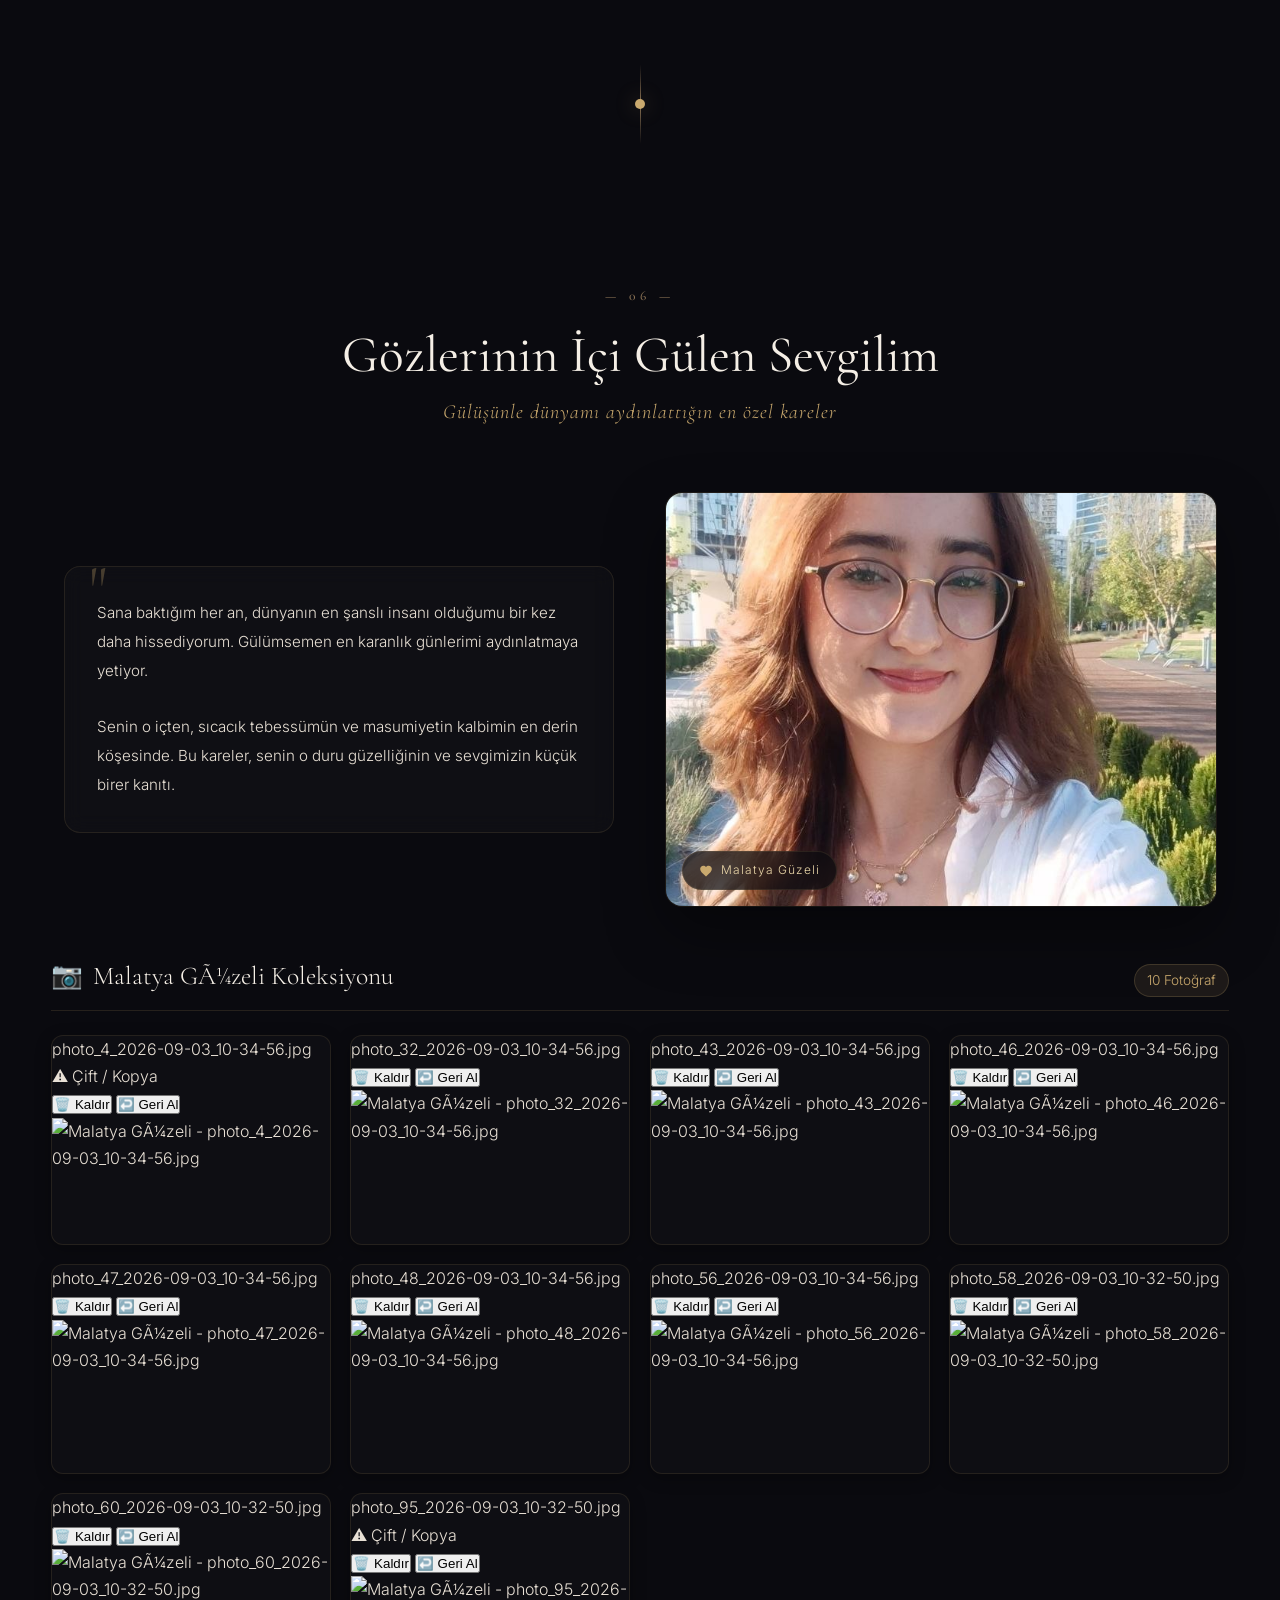
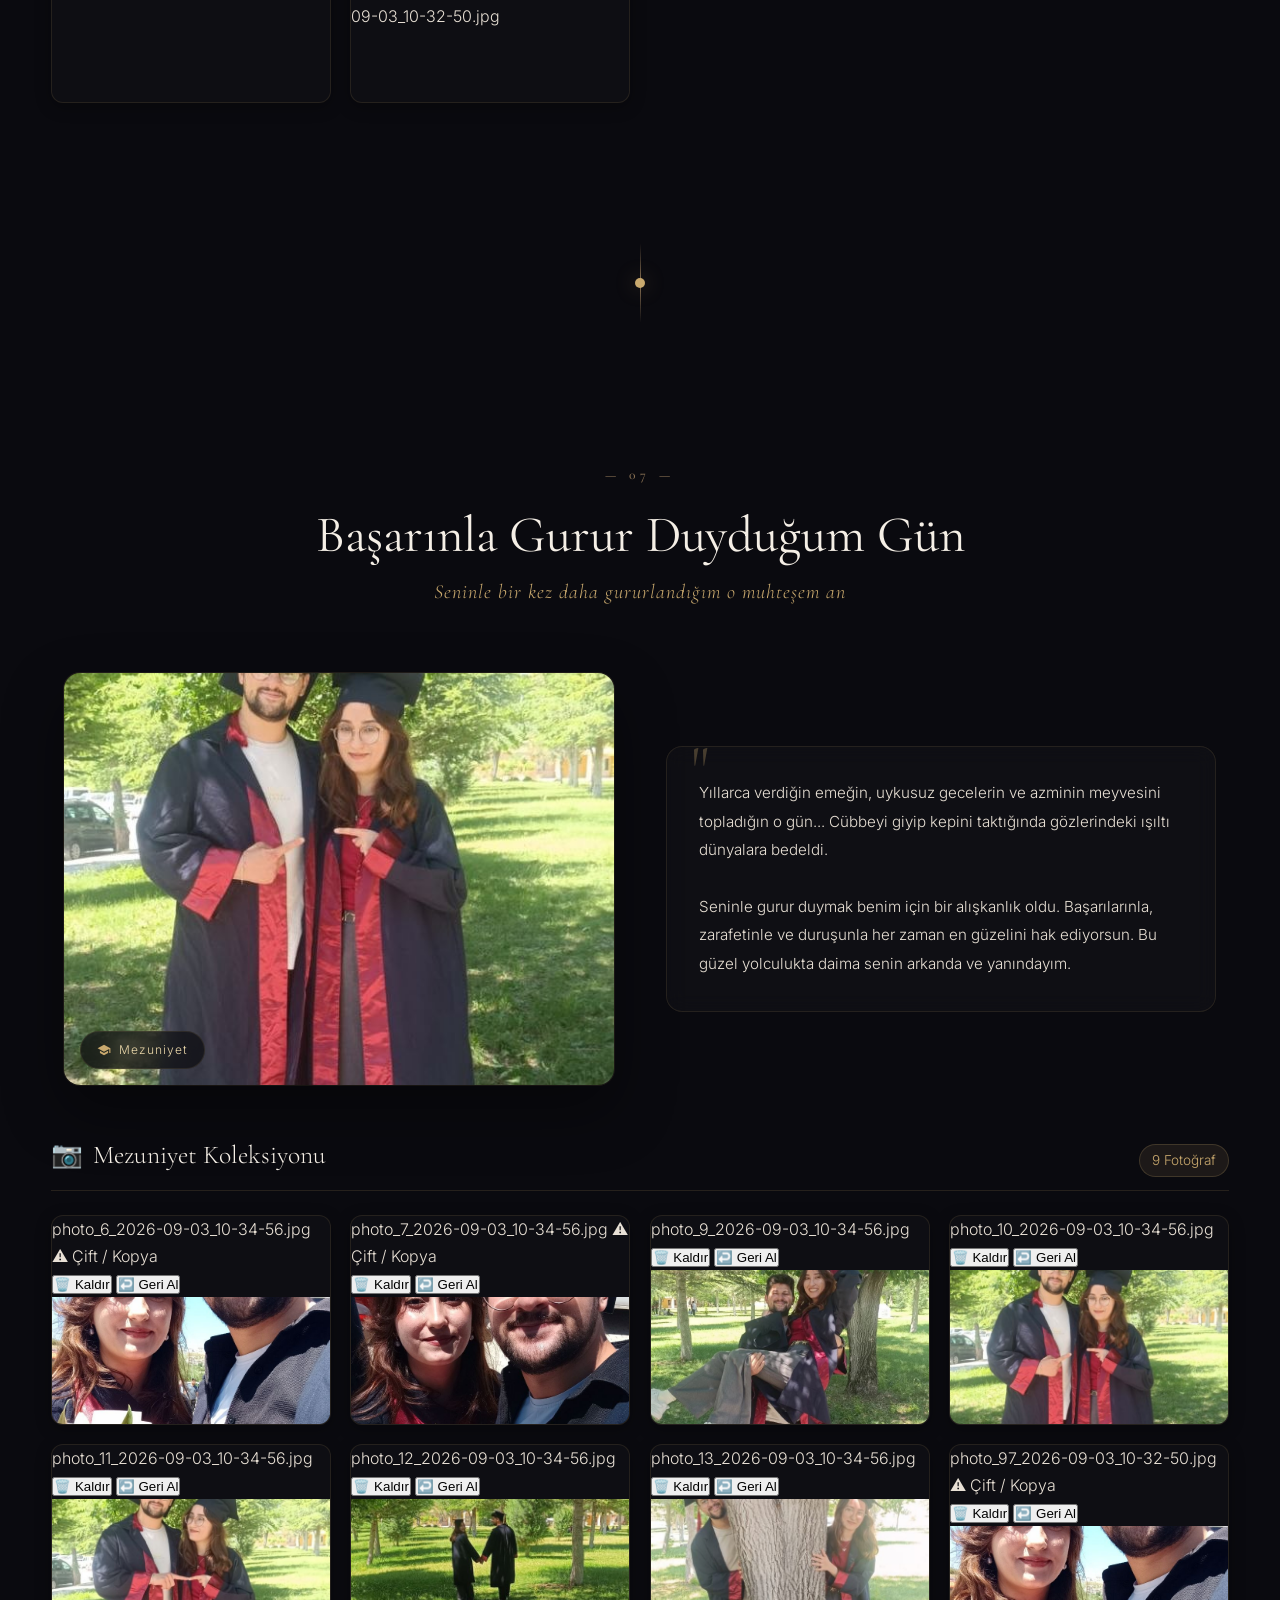
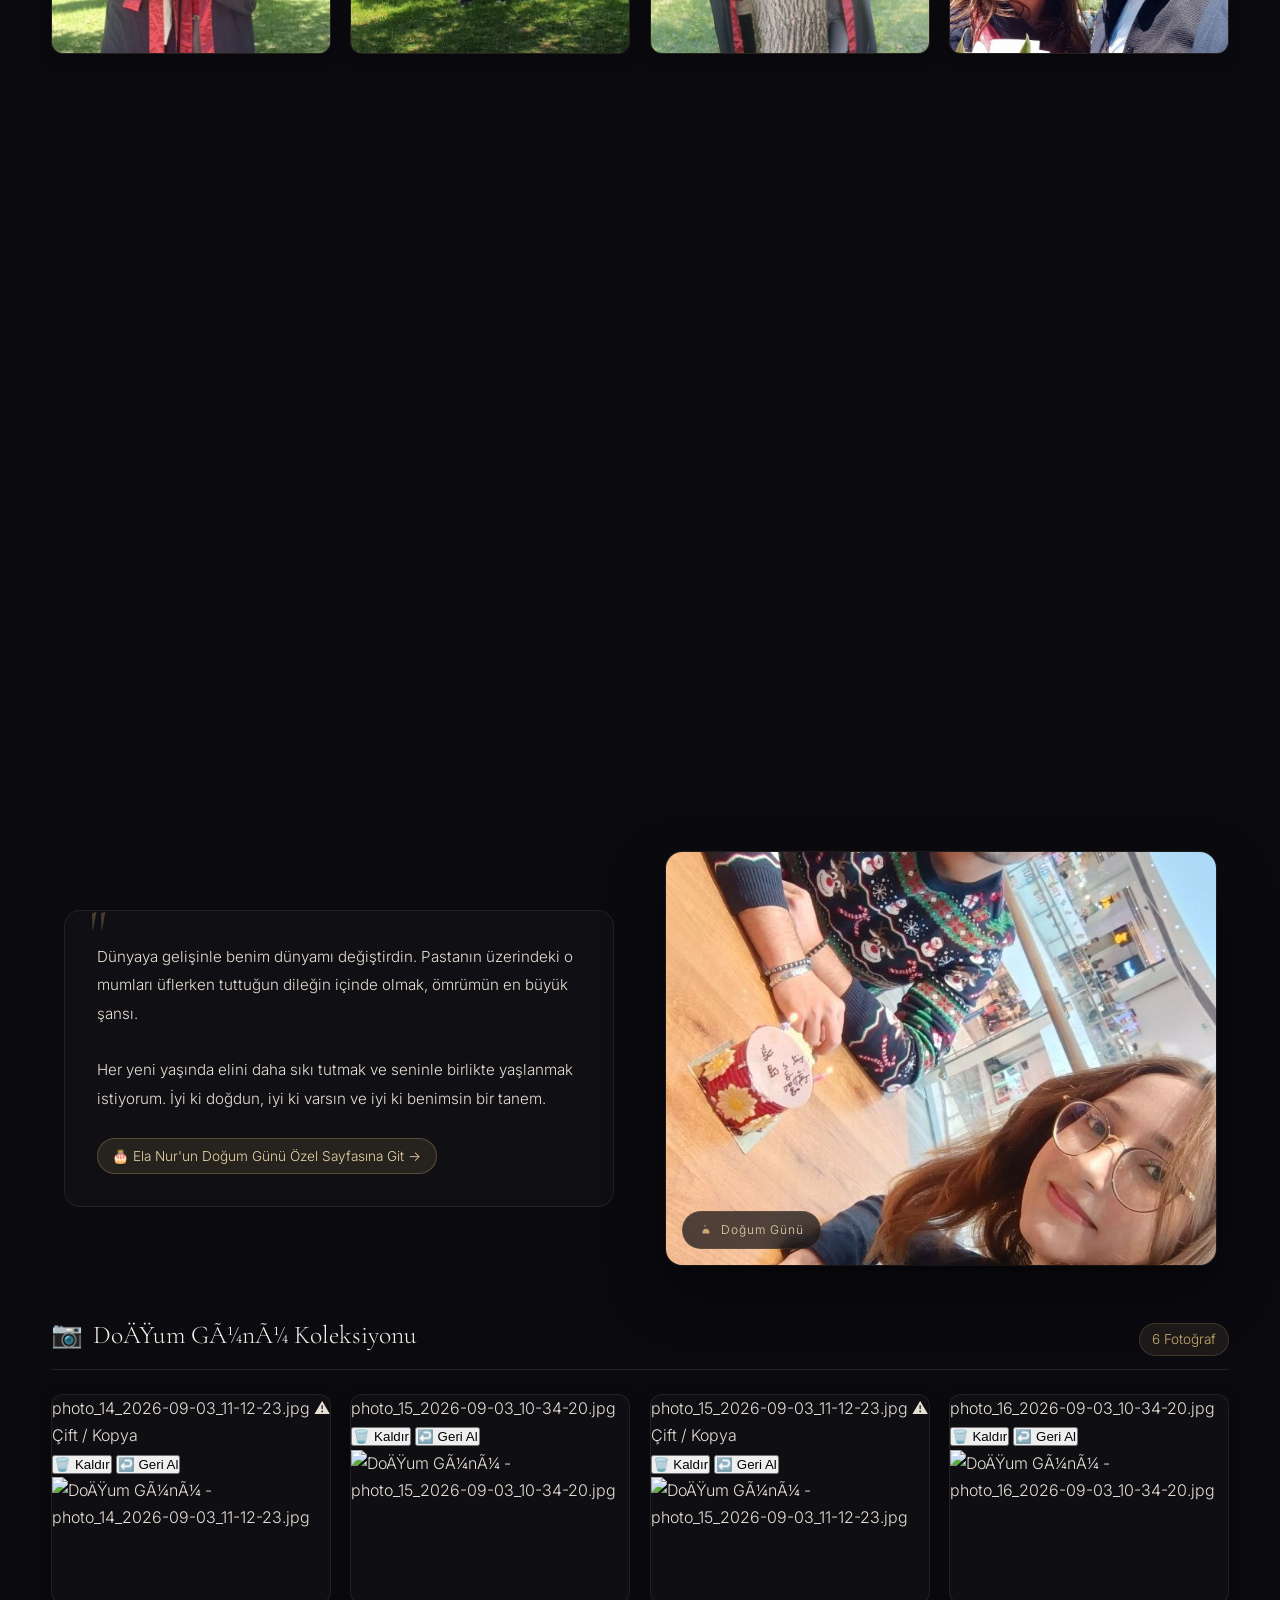
==== commit 612c38fc: "Remove photo culling tool from live site" ====
--- a/index.html
+++ b/index.html
@@ -12,7 +12,6 @@
   
   <!-- Stylesheets -->
   <link rel="stylesheet" href="style.css">
-  <link rel="stylesheet" href="culling-tool.css">
 </head>
 <body>
 
@@ -640,6 +639,5 @@
   <!-- JavaScript Modules -->
   <script src="media-data.js"></script>
   <script src="script.js"></script>
-  <script src="culling-tool.js"></script>
 </body>
 </html>
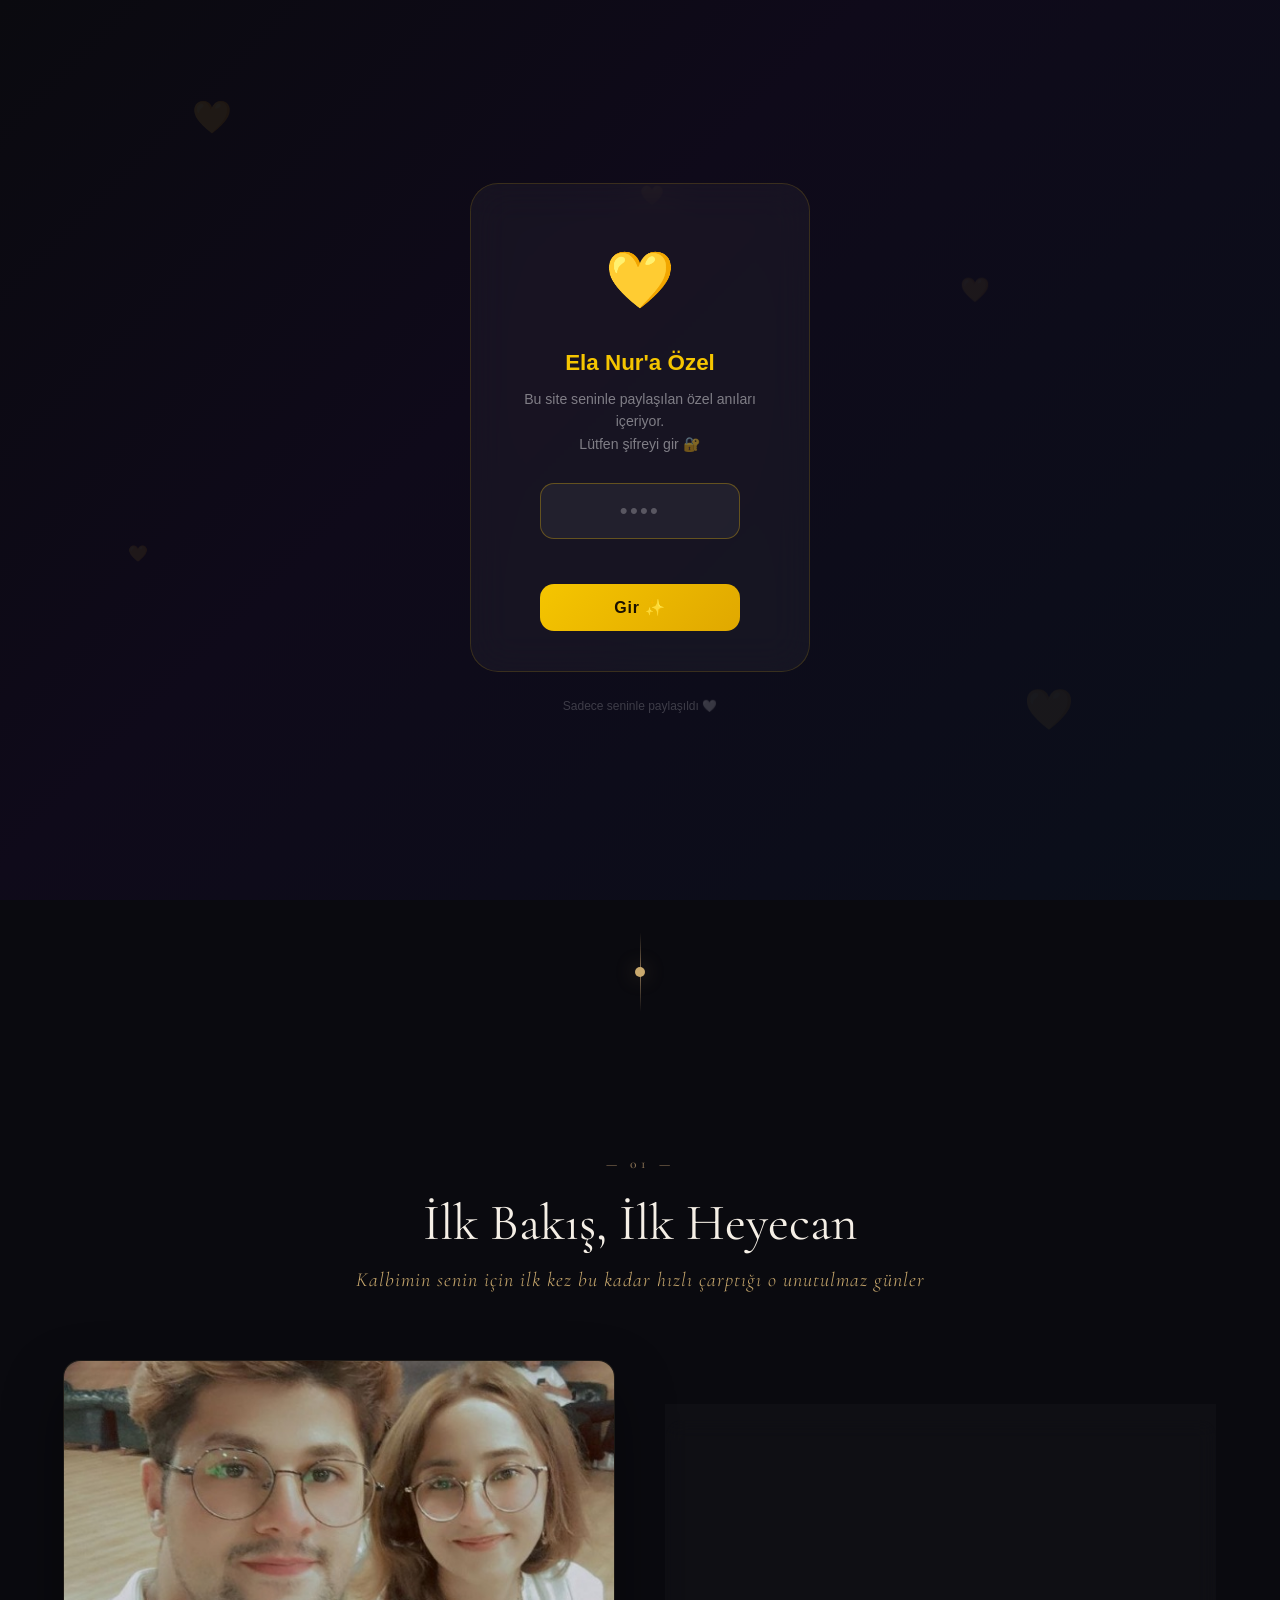
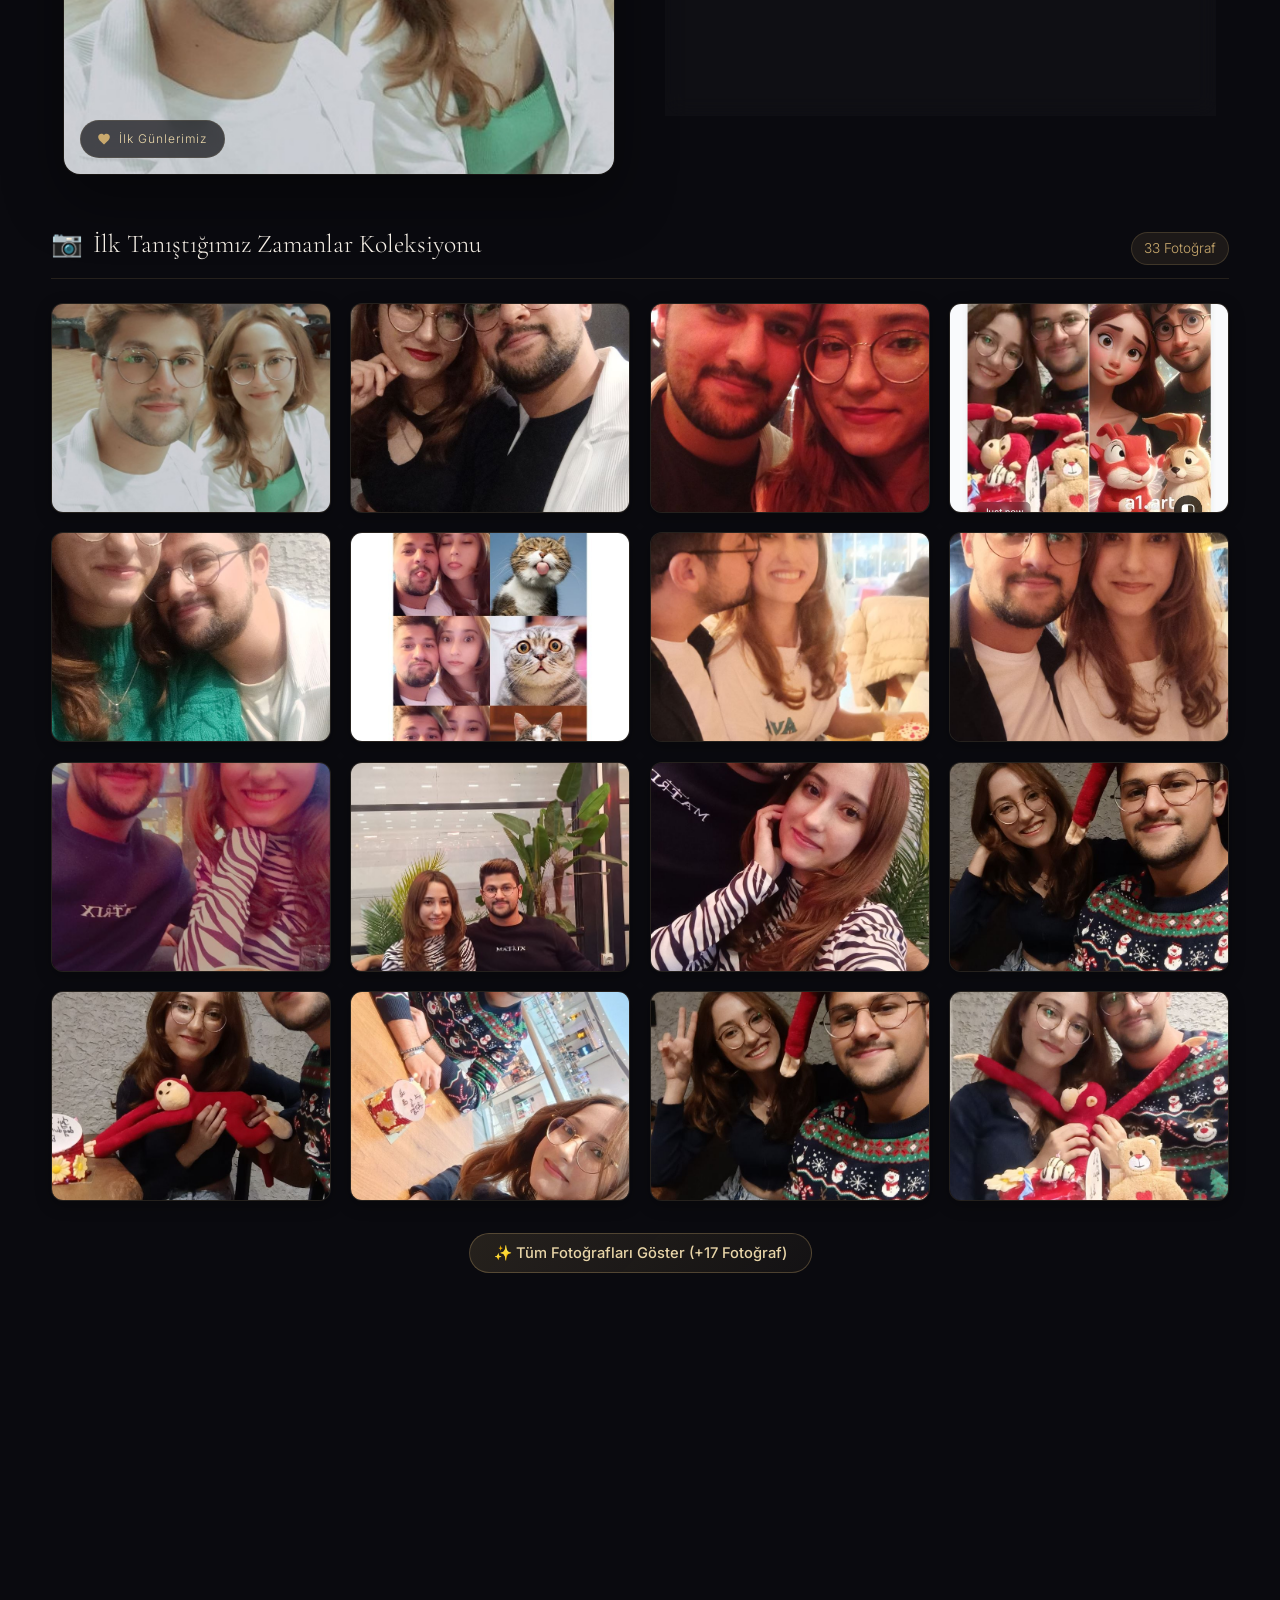
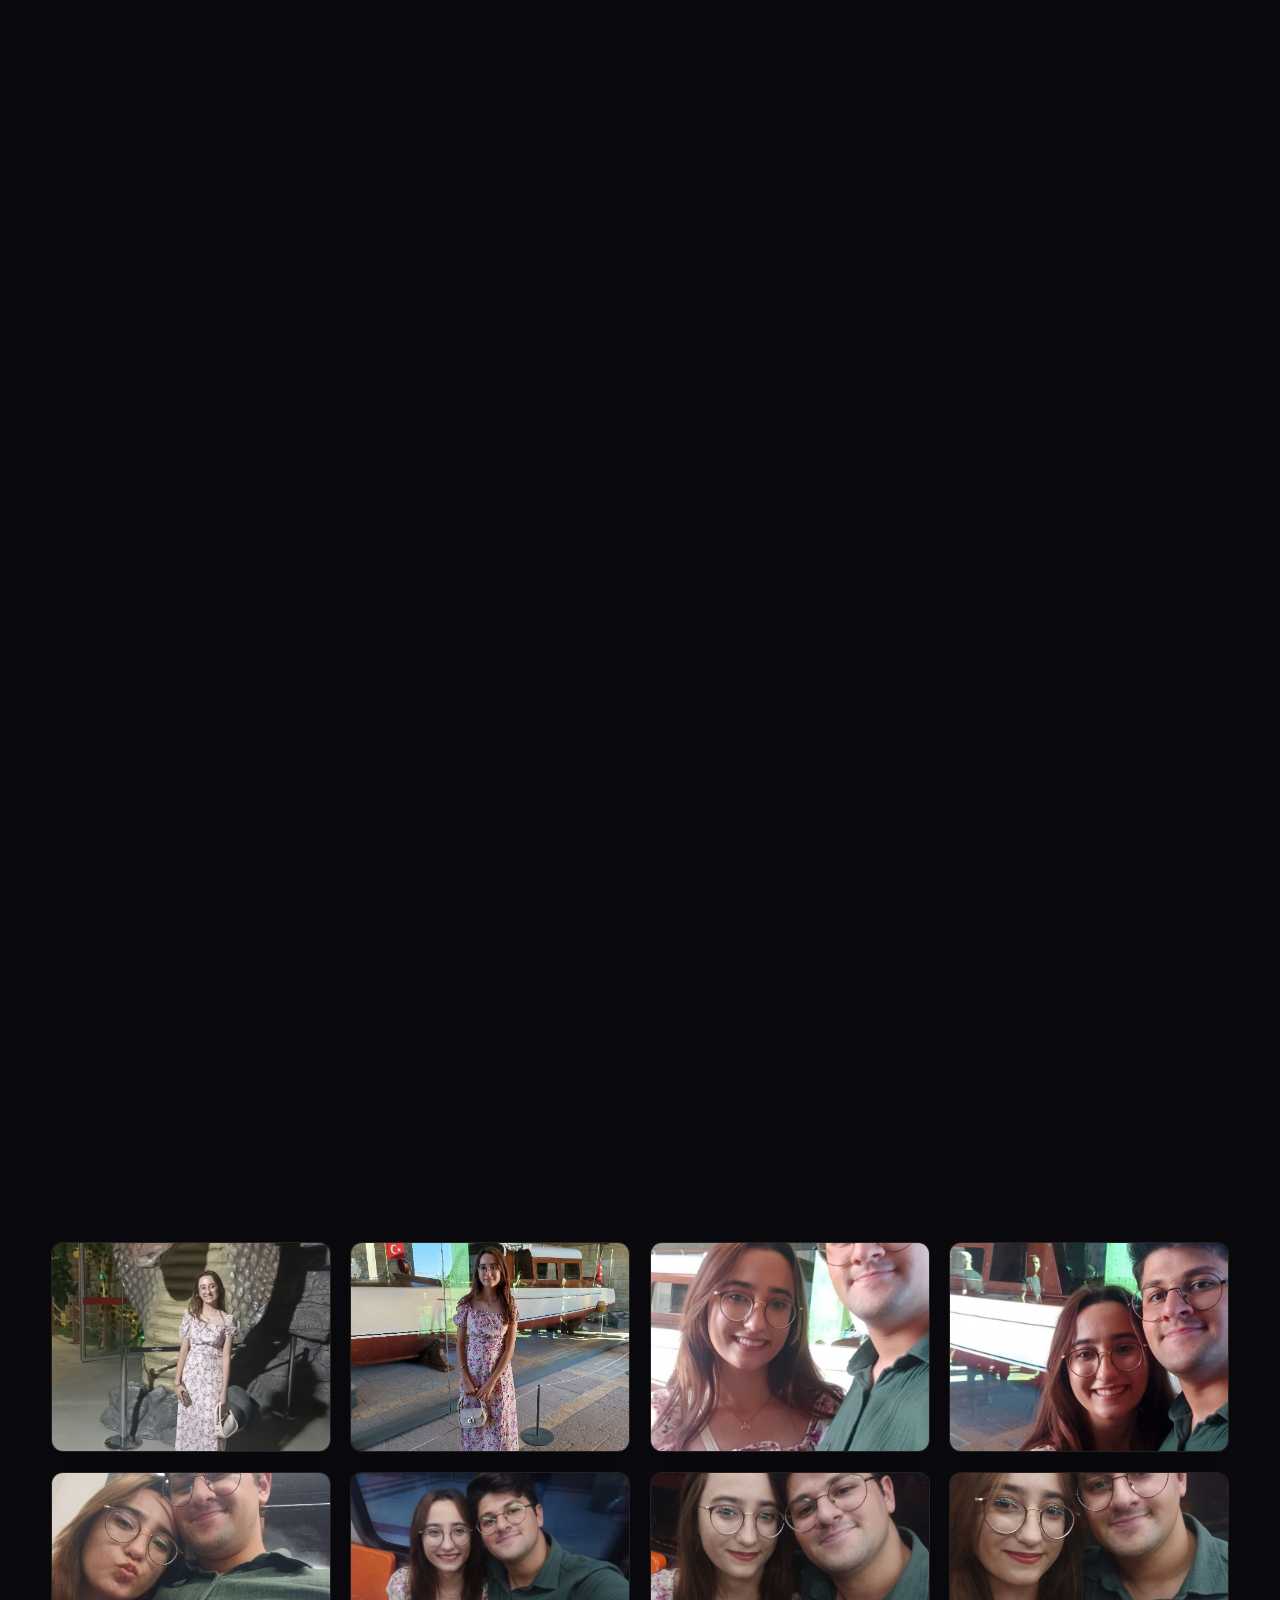
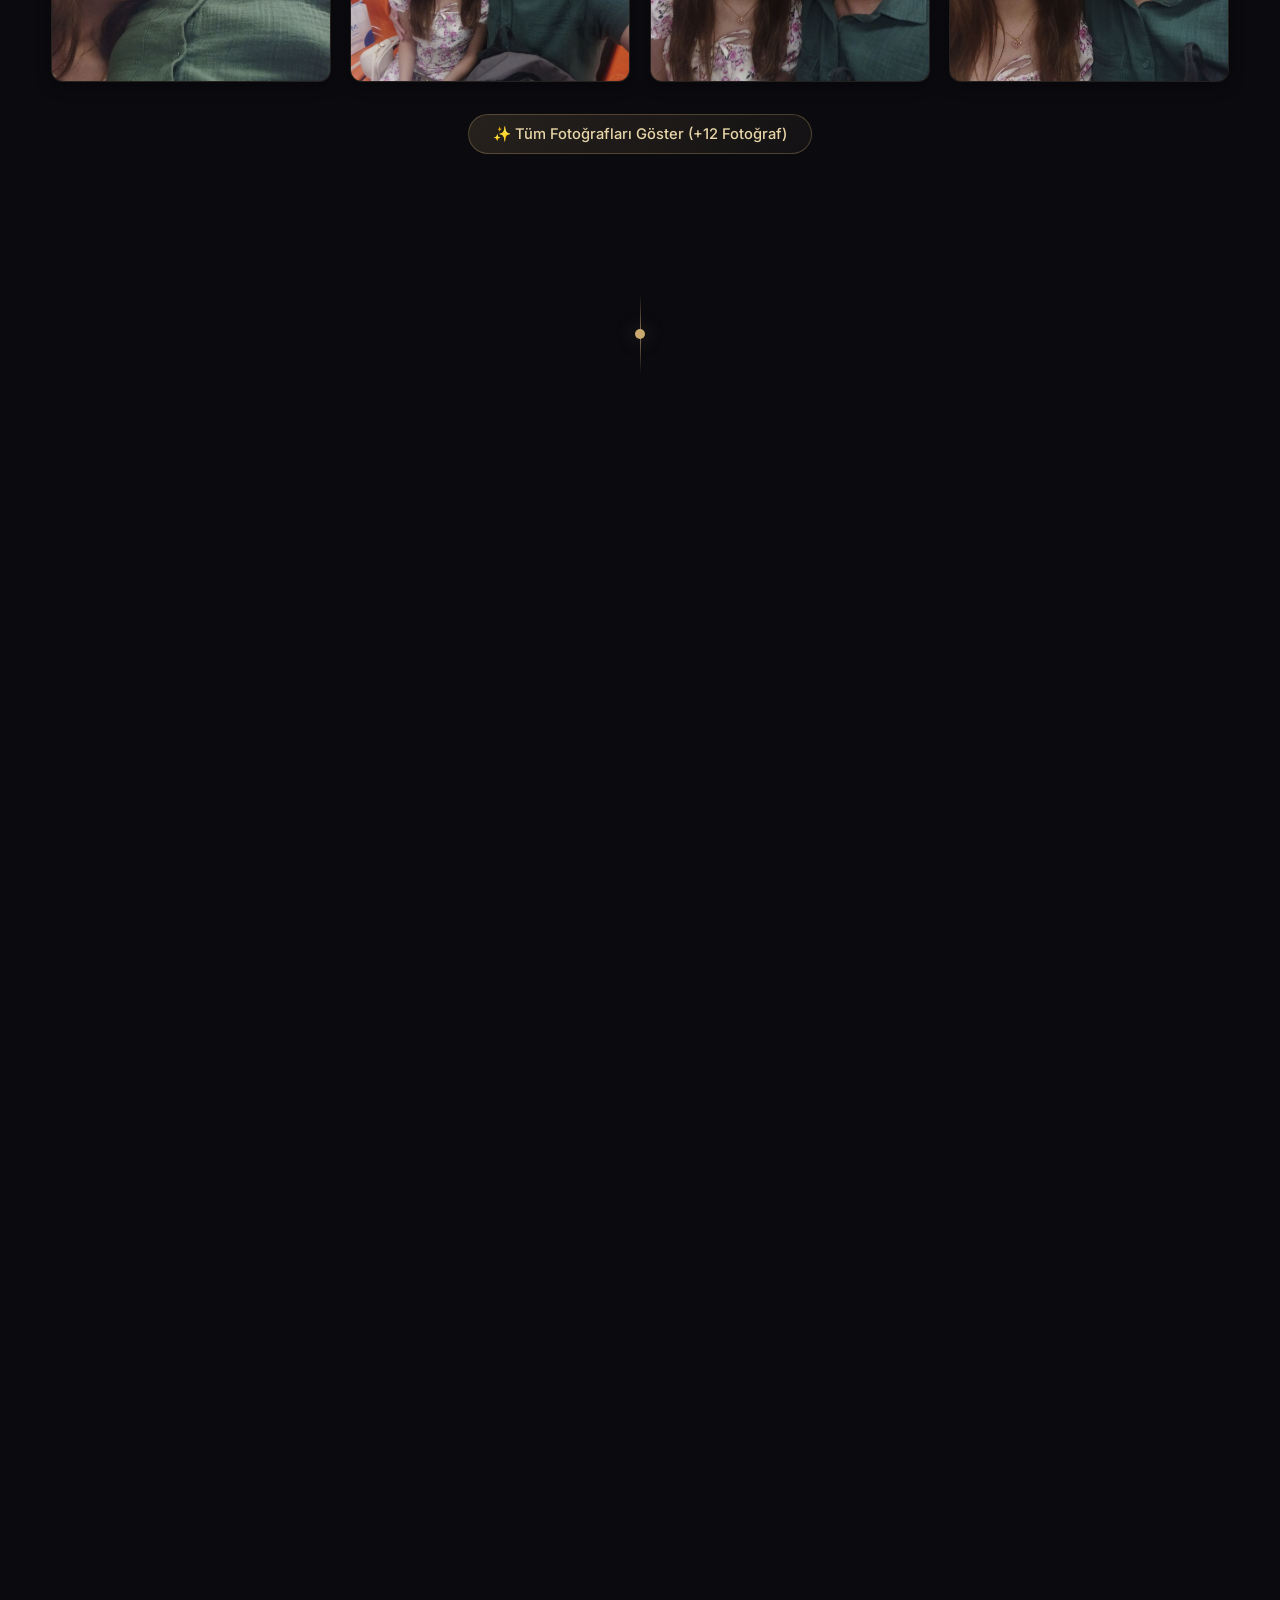
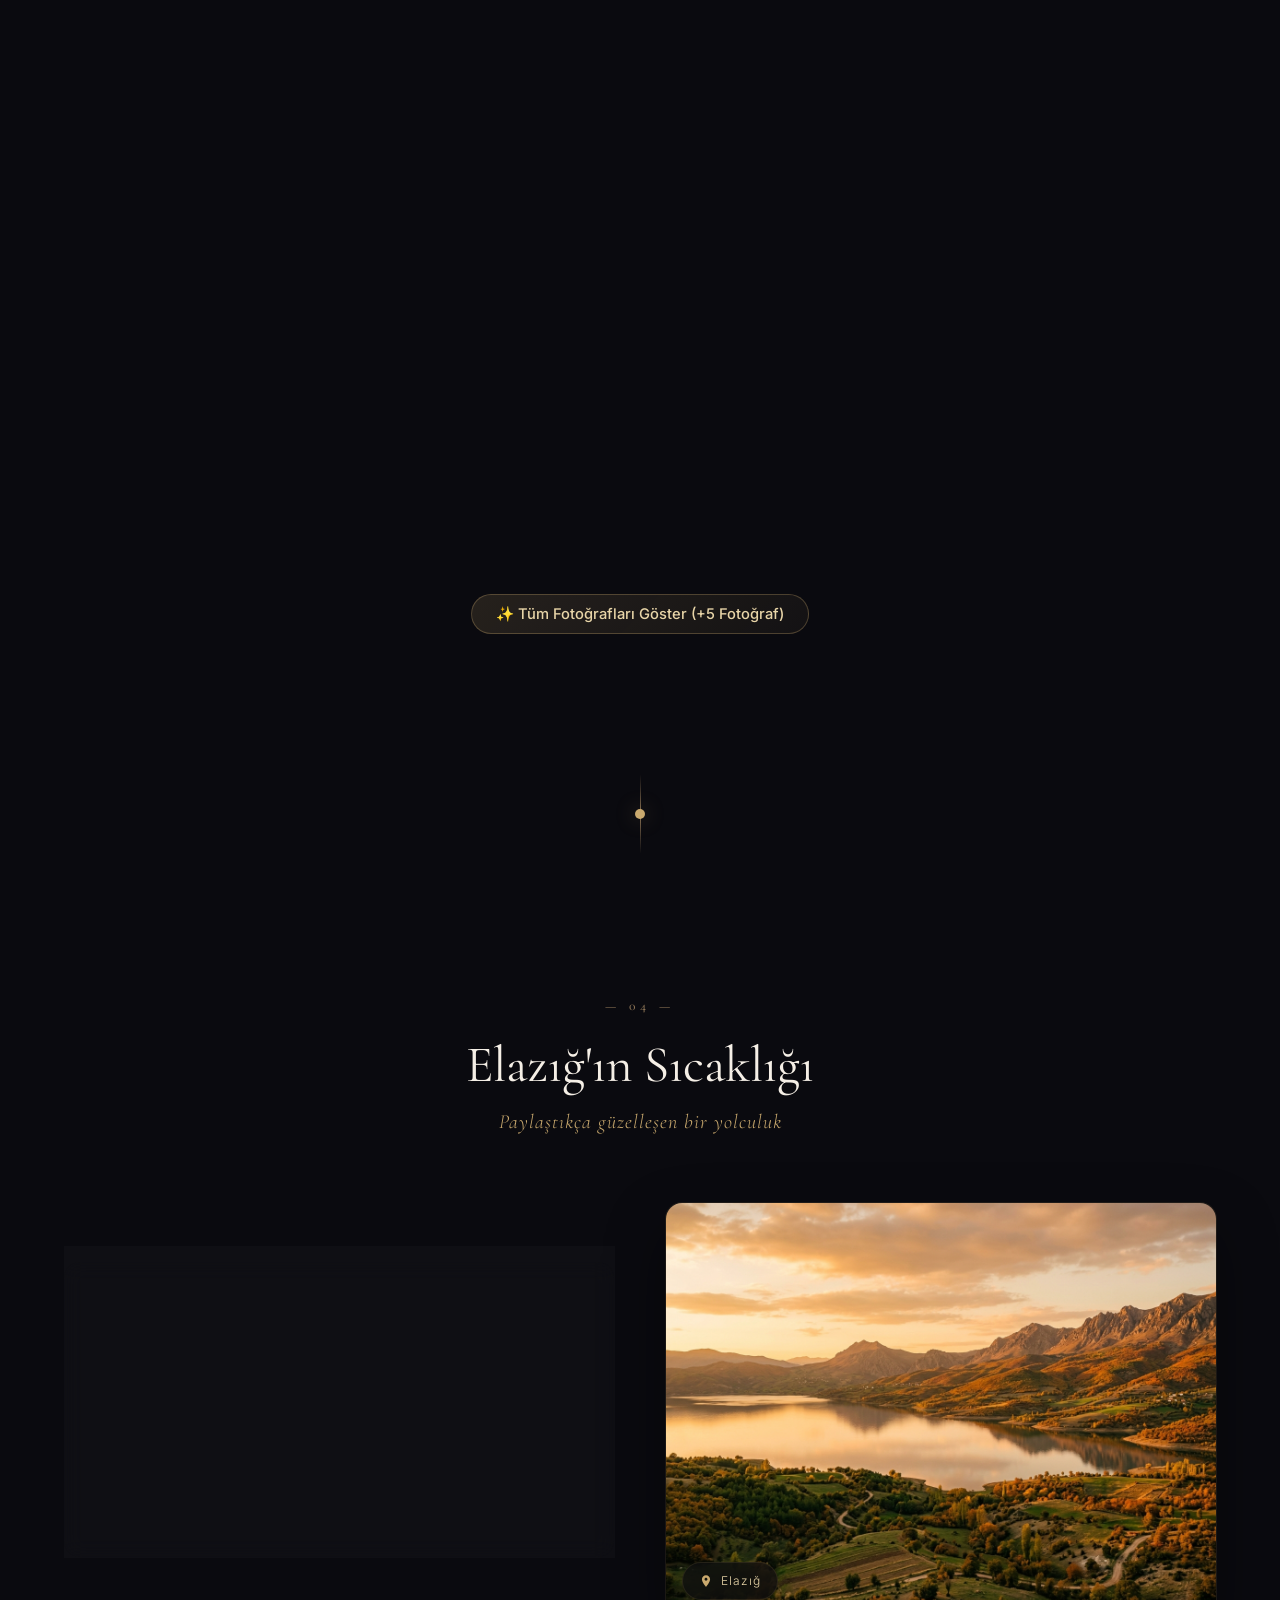
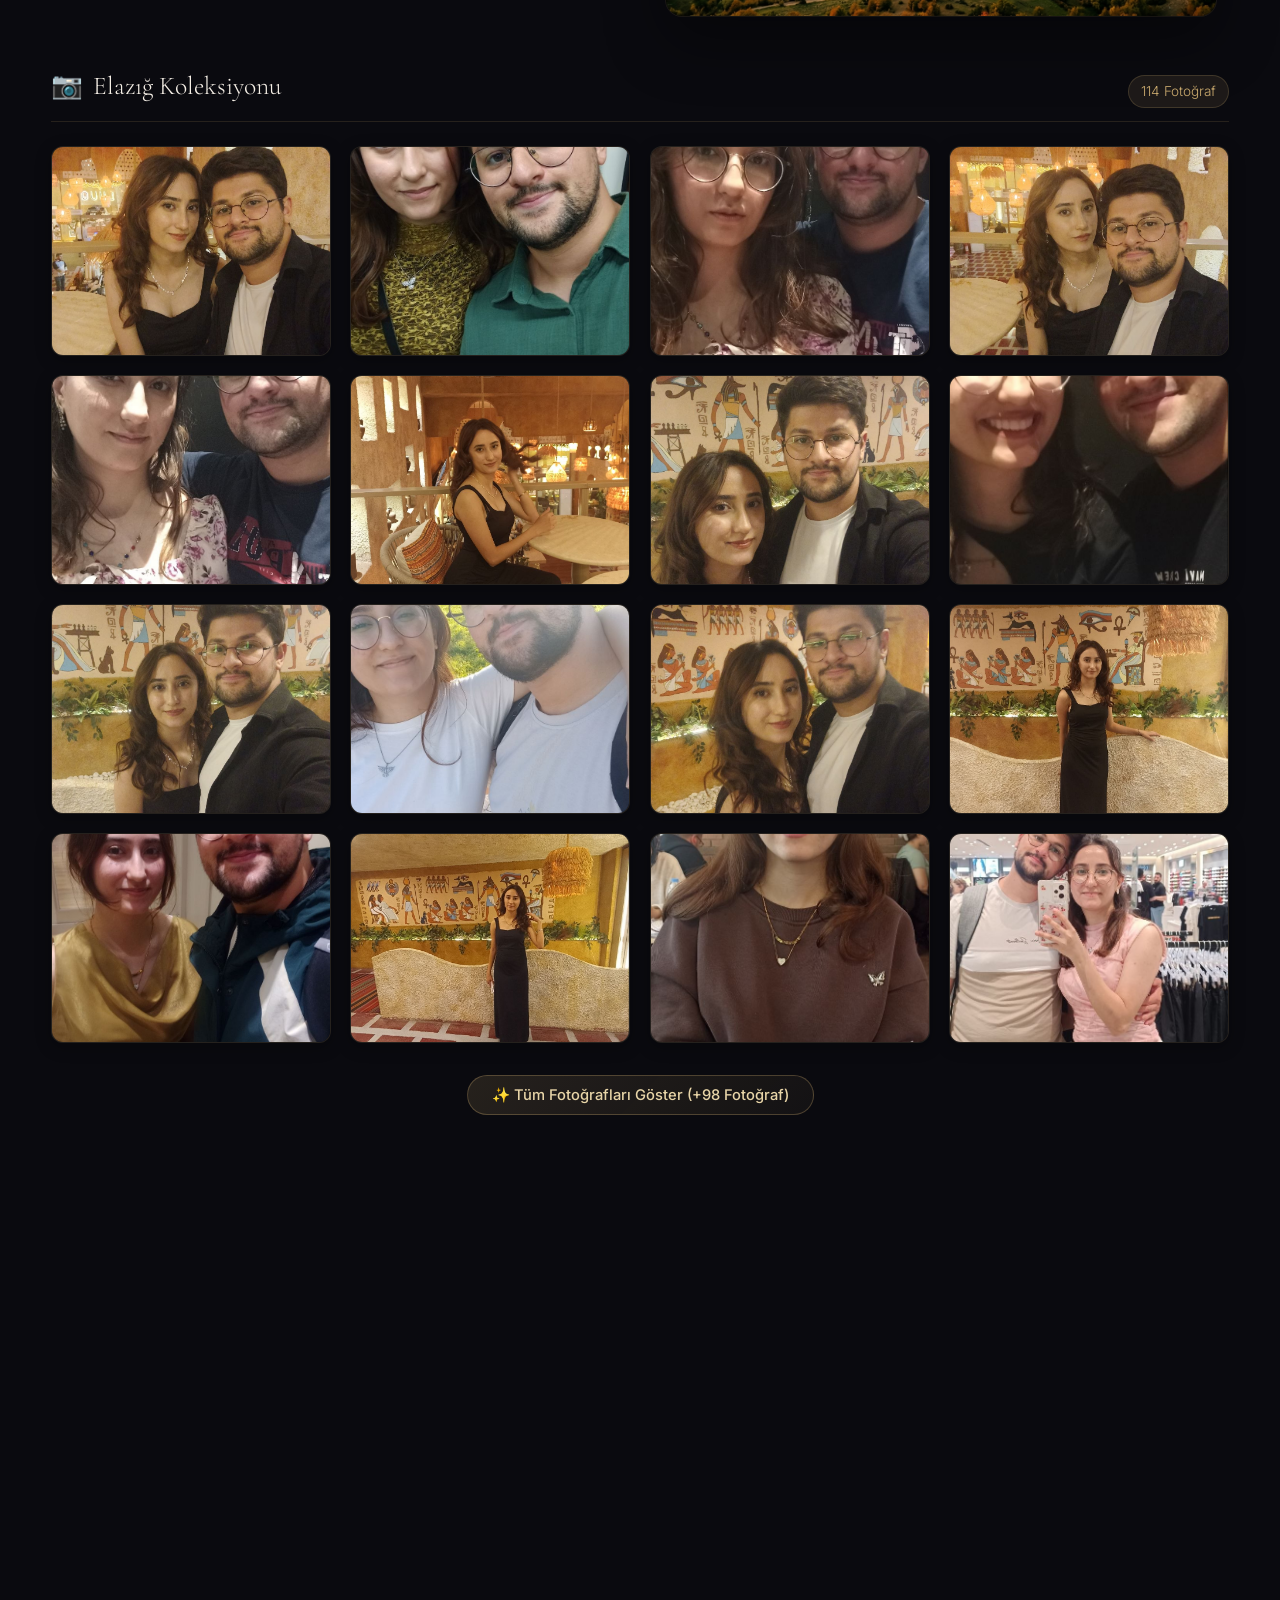
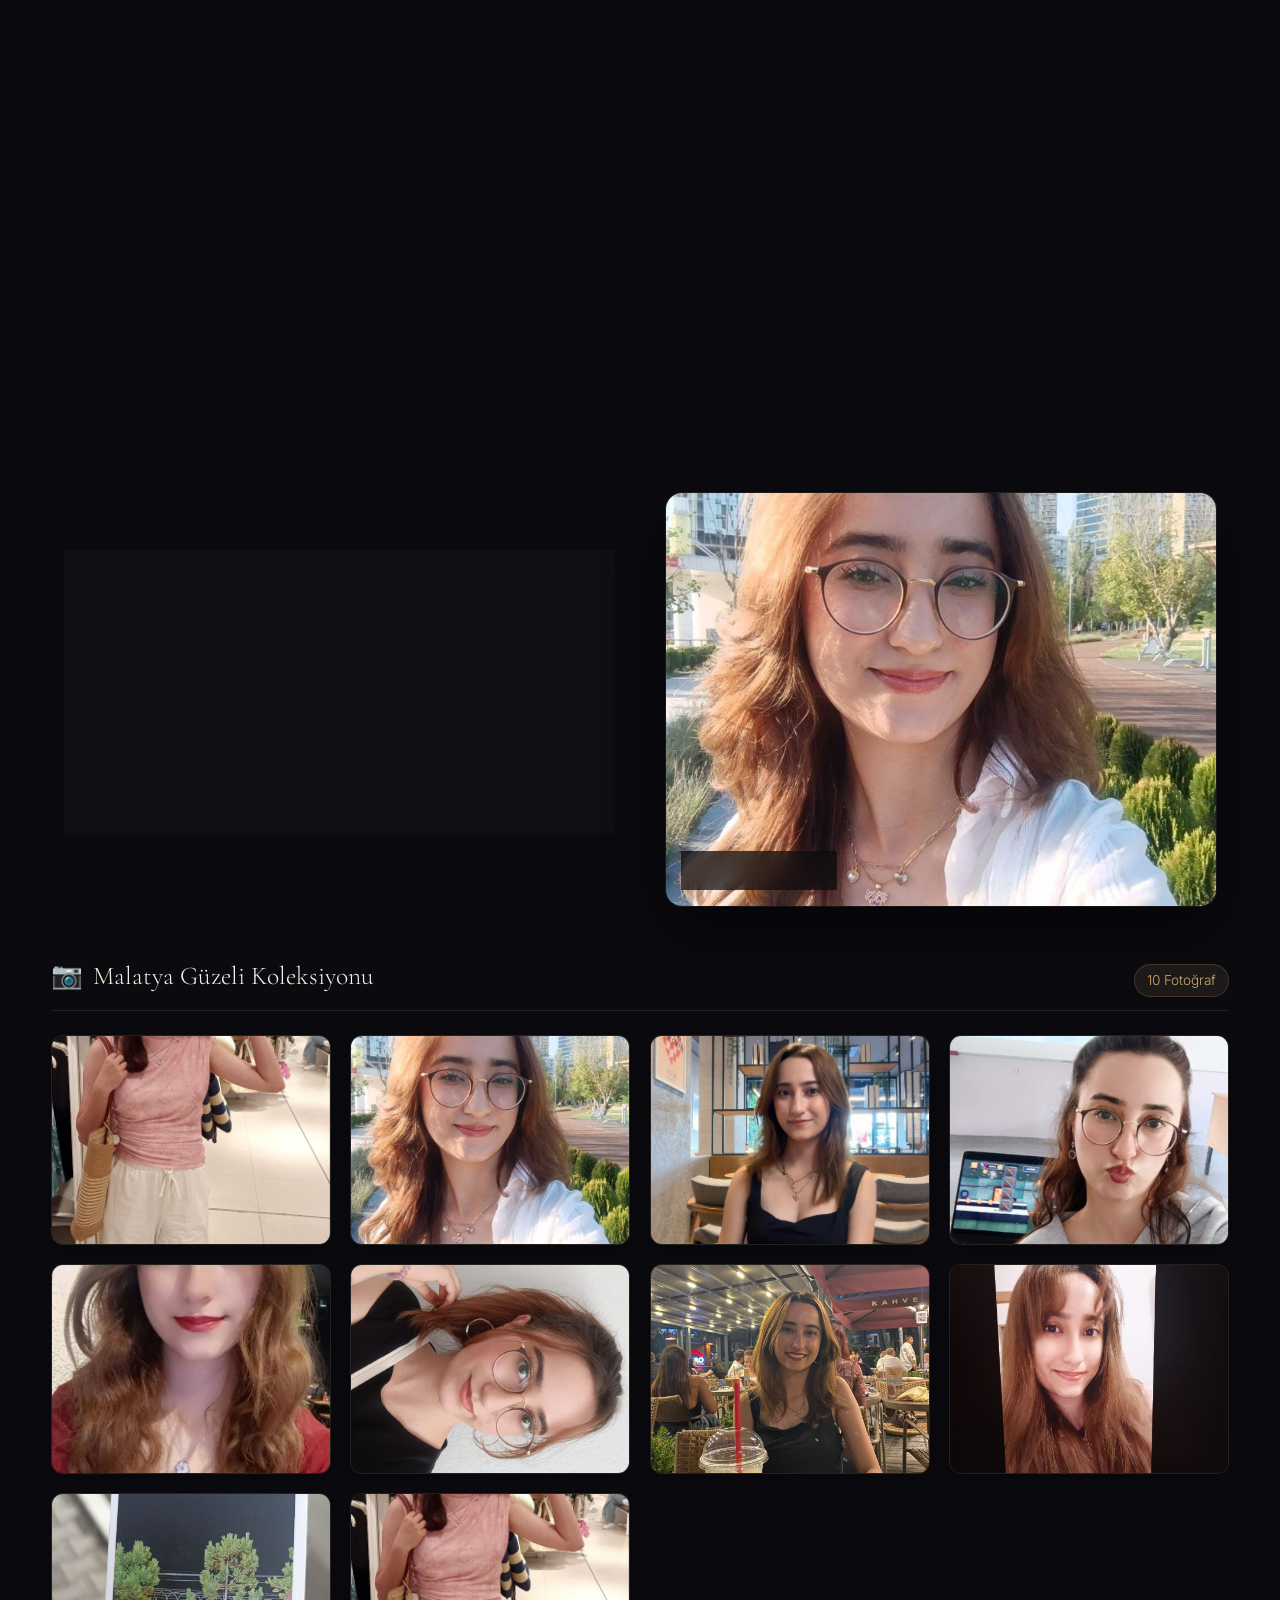
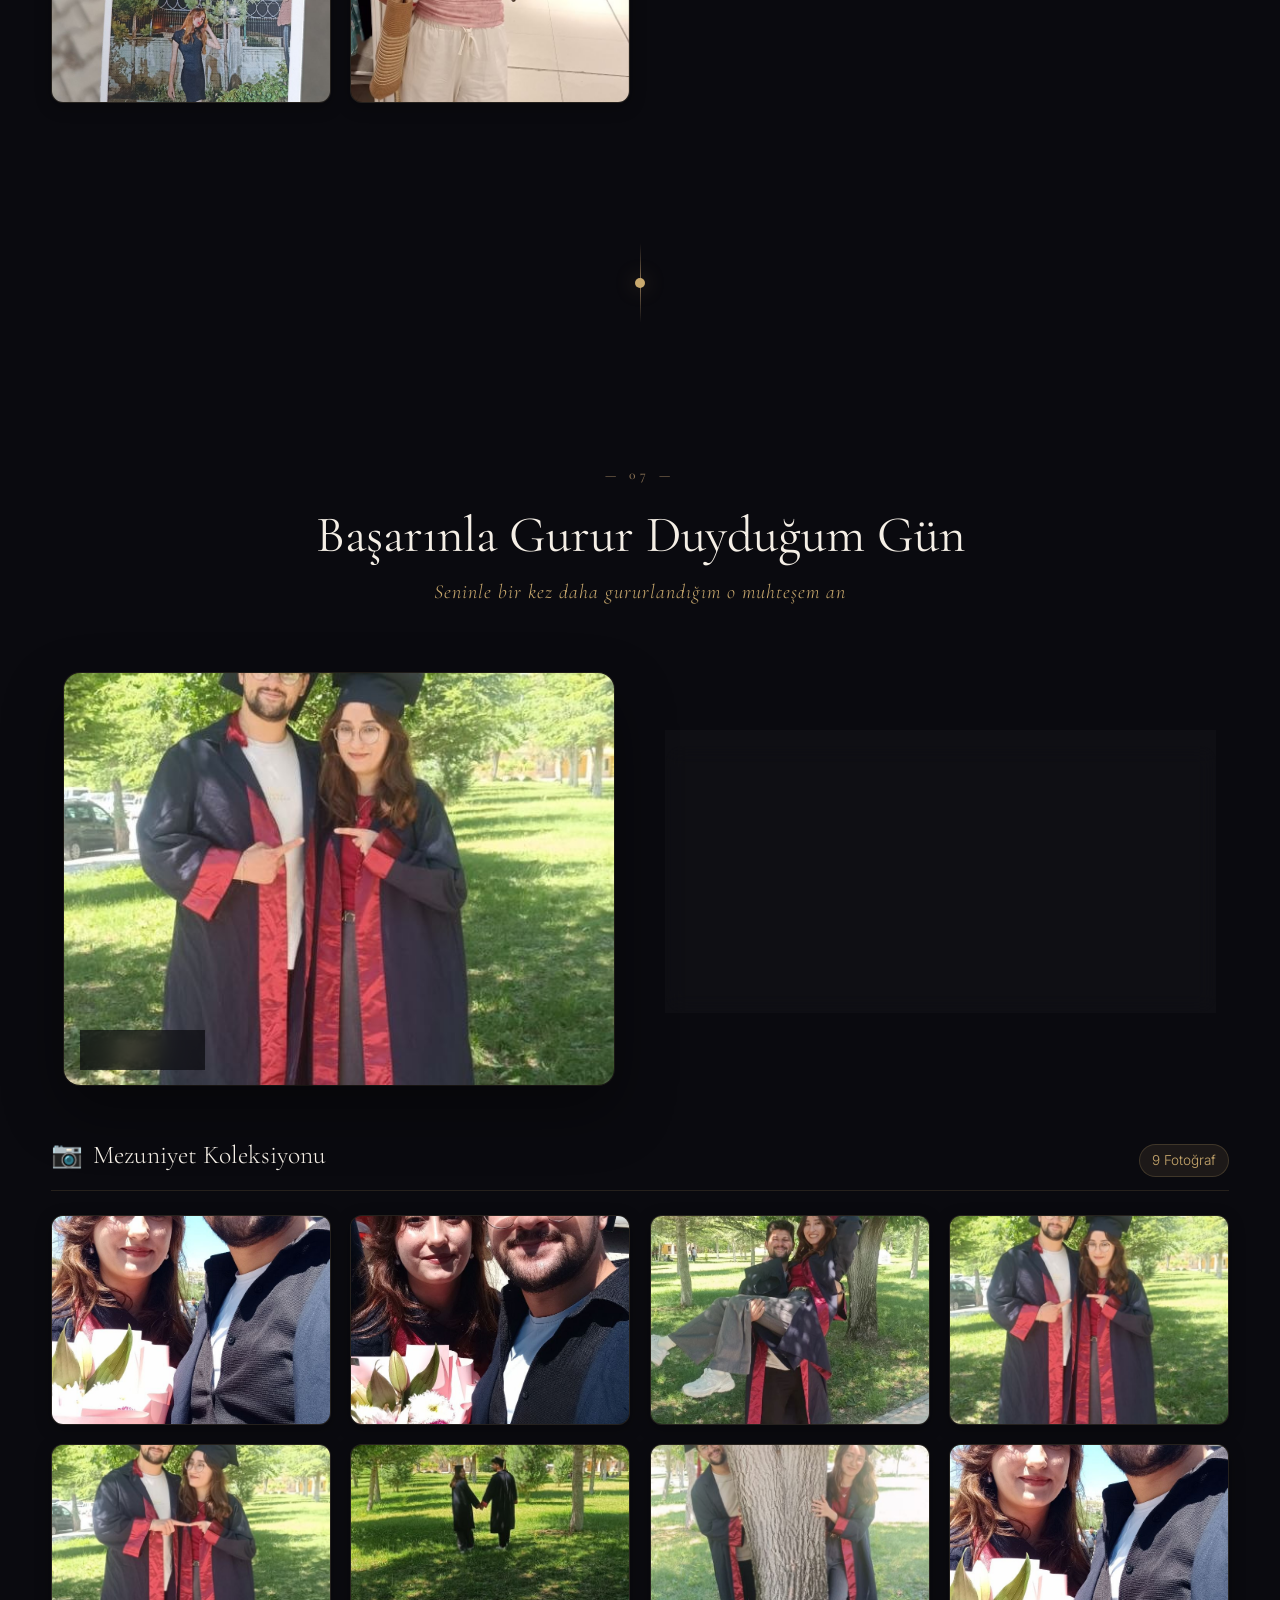
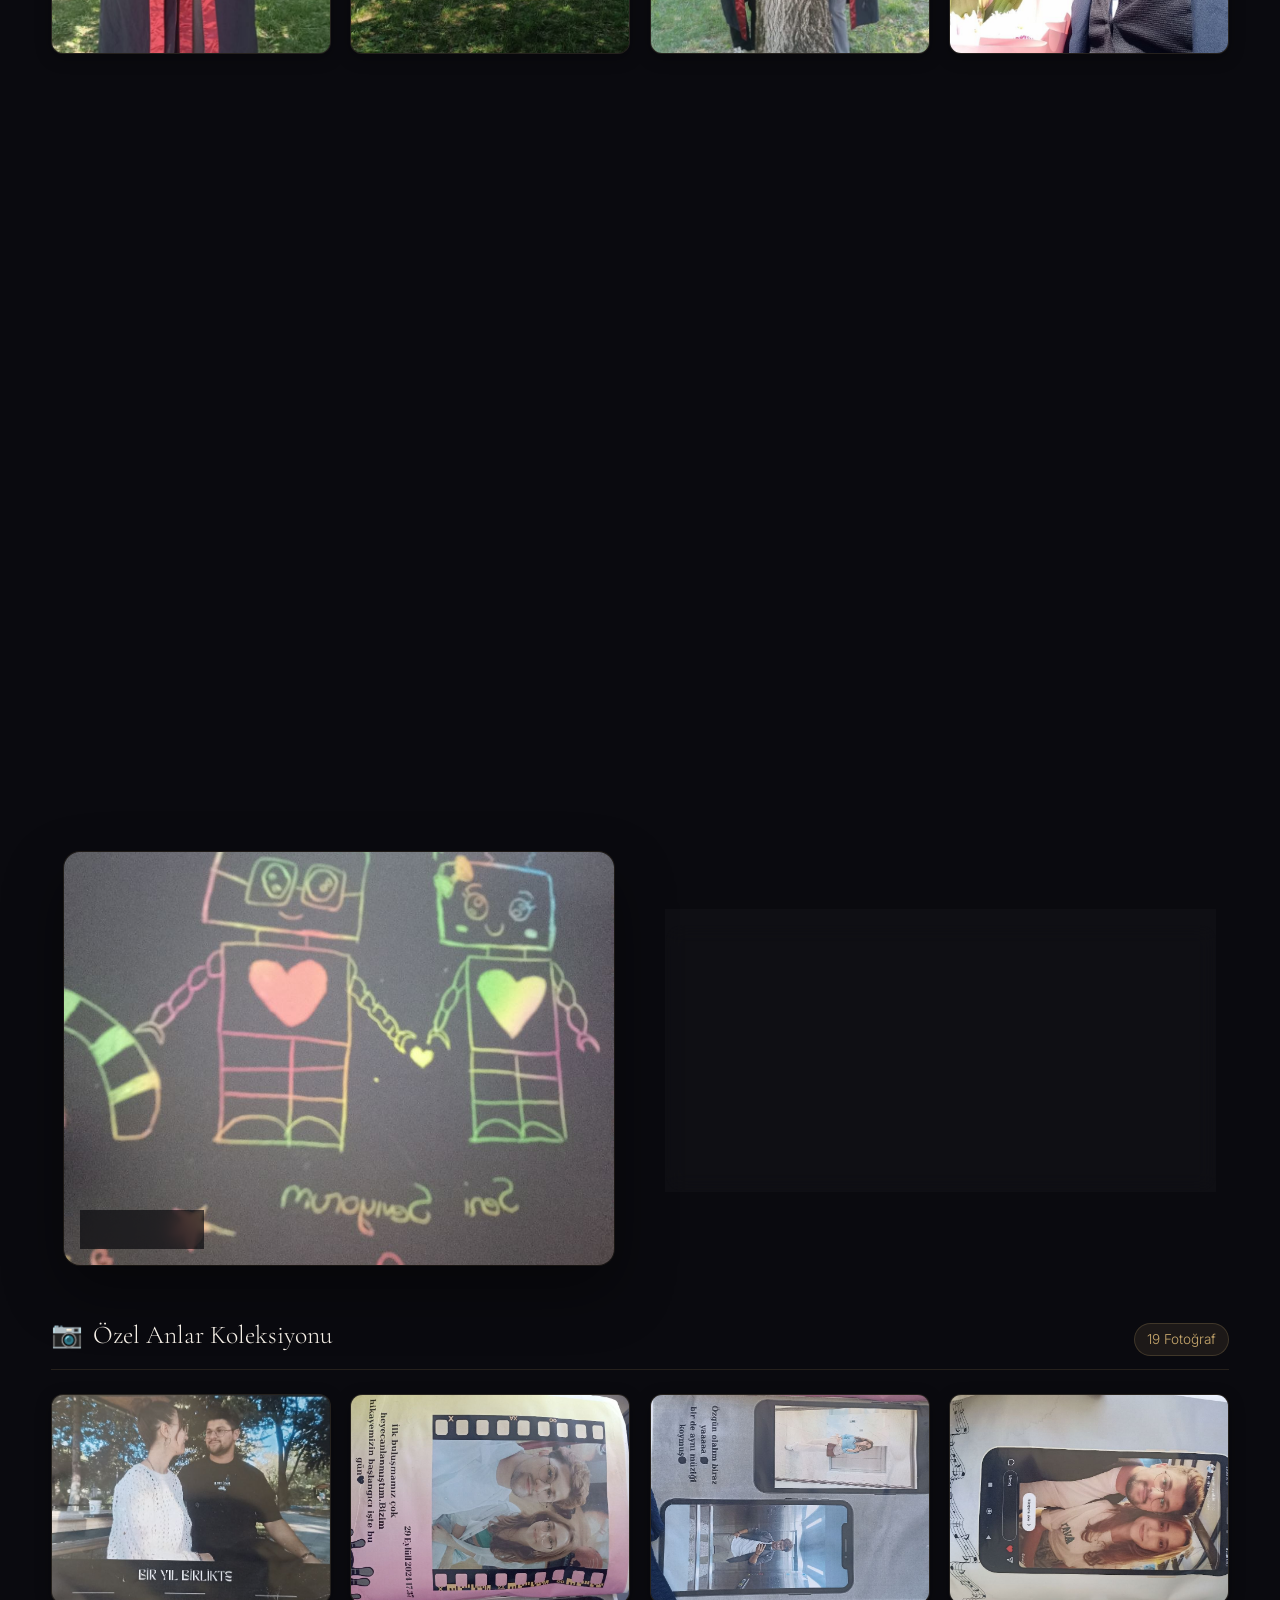
==== commit a3819814: "Move birthday album to Kutlamalar dedicated page" ====
--- a/index.html
+++ b/index.html
@@ -167,10 +167,9 @@
       <li><a href="#trabzon">Trabzon</a></li>
       <li><a href="#malatya">Malatya</a></li>
       <li><a href="#mezuniyet">Mezuniyet</a></li>
-      <li><a href="#dogumgunu">Doğum Günü</a></li>
       <li><a href="#ozelanlar">Özel Anlar</a></li>
       <li><a href="#videolar" style="color:var(--gold-light); font-weight:600;">🎬 Videolar</a></li>
-      <li><a href="dogum-gunleri.html" class="nav-badge-link">Kutlamalar ✨</a></li>
+      <li><a href="dogum-gunleri.html" class="nav-badge-link">🎂 Kutlamalar ✨</a></li>
     </ul>
     <button class="nav-menu-btn" id="menuBtn" aria-label="Menü">
       <span></span>
@@ -495,55 +494,10 @@
     <div class="timeline-dot"></div>
   </div>
 
-  <!-- ========== ALBÜM 08: DOĞUM GÜNÜ ========== -->
-  <section class="trip-section section" id="dogumgunu">
+  <!-- ========== ALBÜM 08: ÖZEL ANLAR ========== -->
+  <section class="trip-section section" id="ozelanlar">
     <div class="trip-header reveal">
       <div class="trip-number">— 08 —</div>
-      <h2 class="trip-title">İyi ki Doğdun Sevgilim</h2>
-      <p class="trip-subtitle">Dünyaya gelişinle ömrüme kattığın neşe</p>
-    </div>
-
-    <div class="trip-card reverse">
-      <div class="trip-image-wrapper reveal-right">
-        <img src="./dogum-gunu/photo_14_2026-09-03_11-12-23.jpg" alt="Doğum Günü Kutlaması">
-        <div class="trip-image-badge">
-          <svg viewBox="0 0 24 24"><path d="M12 6a2 2 0 0 0-2-2c-.55 0-1 .45-1 1s.45 1 1 1a2 2 0 0 0 2-2zm0 4c-3.31 0-6 2.69-6 6v2h12v-2c0-3.31-2.69-6-6-6z"/></svg>
-          Doğum Günü
-        </div>
-      </div>
-      
-      <div class="trip-text reveal-left">
-        <div class="trip-text-quote">
-          <p>
-            Dünyaya gelişinle benim dünyamı değiştirdin. Pastanın üzerindeki o mumları üflerken tuttuğun dileğin içinde olmak, ömrümün en büyük şansı.
-          </p>
-          <br>
-          <p>
-            Her yeni yaşında elini daha sıkı tutmak ve seninle birlikte yaşlanmak istiyorum. İyi ki doğdun, iyi ki varsın ve iyi ki benimsin bir tanem.
-          </p>
-          <div style="margin-top: 1.5rem;">
-            <a href="dogum-gunleri.html" class="nav-badge-link" style="display:inline-block; font-size:0.85rem;">
-              🎂 Ela Nur'un Doğum Günü Özel Sayfasına Git →
-            </a>
-          </div>
-        </div>
-      </div>
-    </div>
-
-    <!-- Gallery Grid for Album -->
-    <div class="album-gallery-container" id="gallery-dogumgunu"></div>
-  </section>
-
-  <!-- Timeline Connector -->
-  <div class="timeline-connector reveal">
-    <div class="timeline-line"></div>
-    <div class="timeline-dot"></div>
-  </div>
-
-  <!-- ========== ALBÜM 09: ÖZEL ANLAR ========== -->
-  <section class="trip-section section" id="ozelanlar">
-    <div class="trip-header reveal">
-      <div class="trip-number">— 09 —</div>
       <h2 class="trip-title">Sadece İkimize Dair</h2>
       <p class="trip-subtitle">Kelimelerin yetersiz kaldığı, sadece kalplerimizin konuştuğu anlar</p>
     </div>
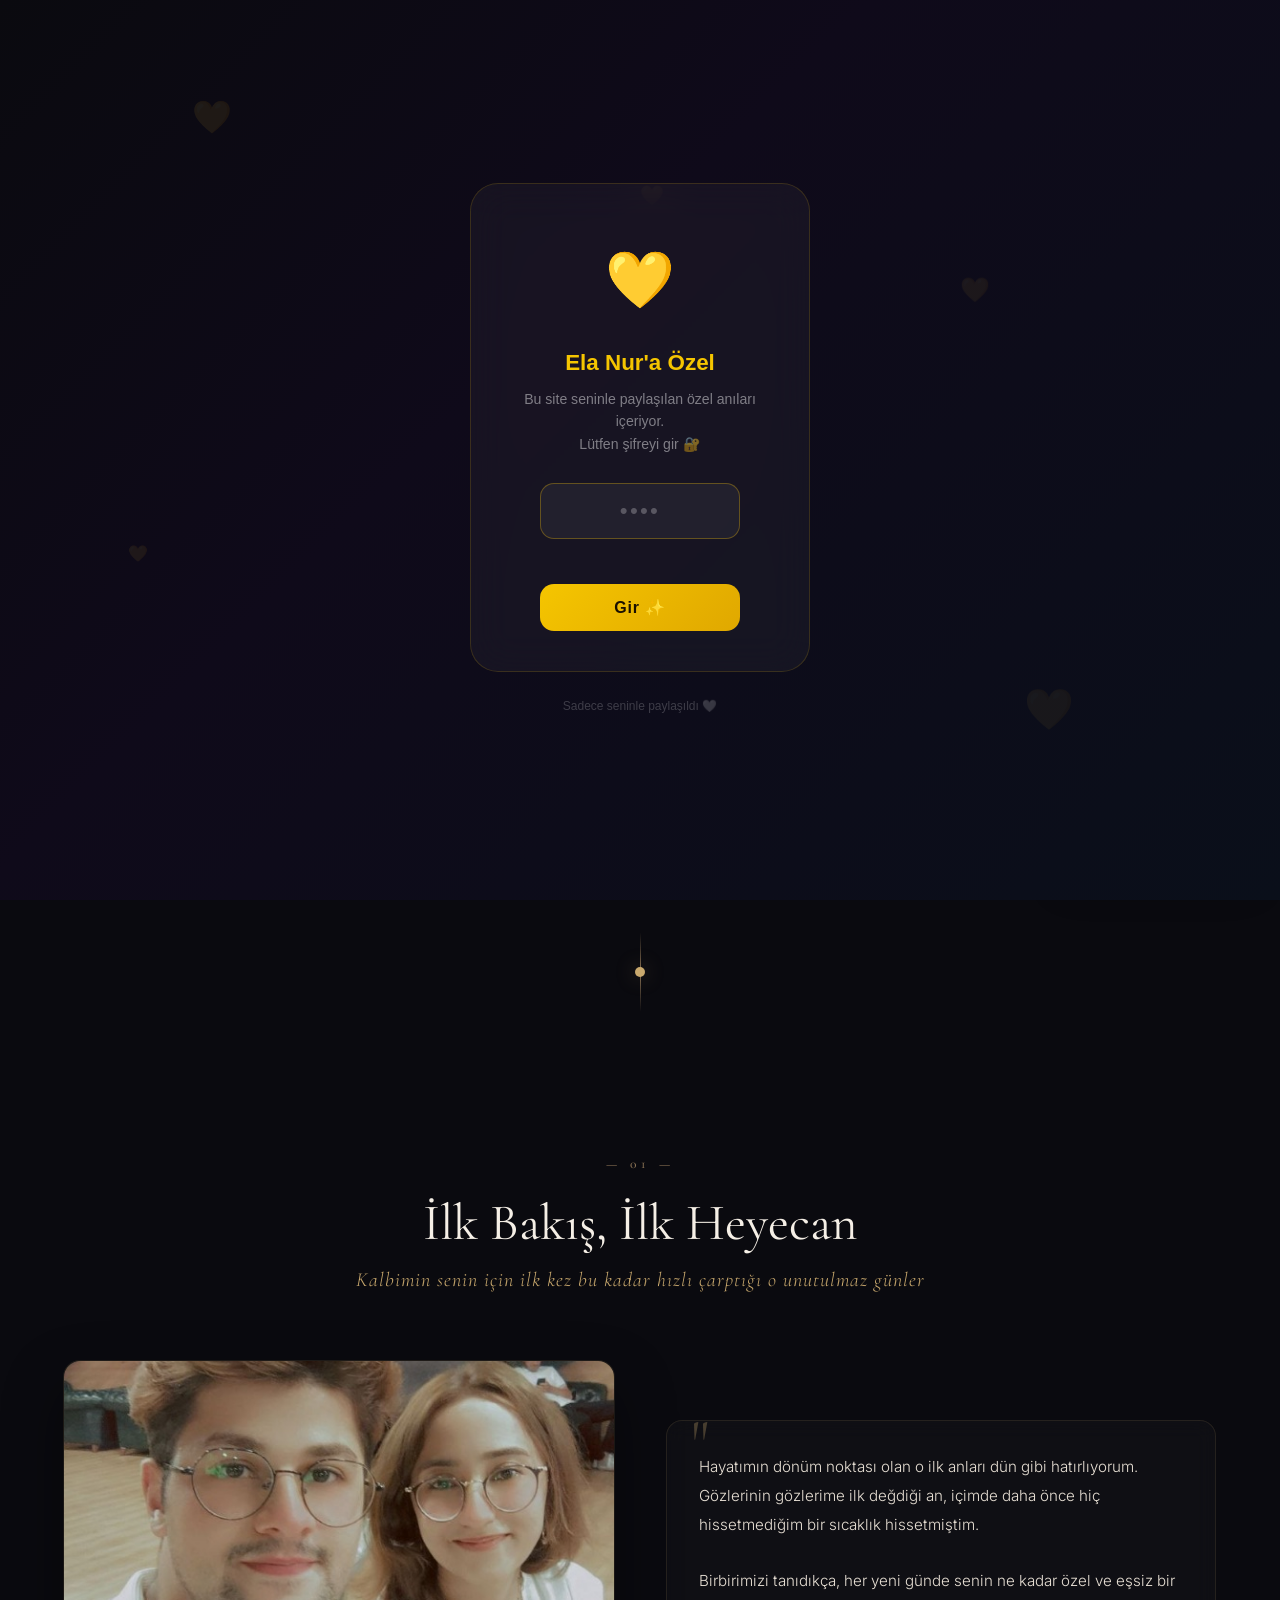
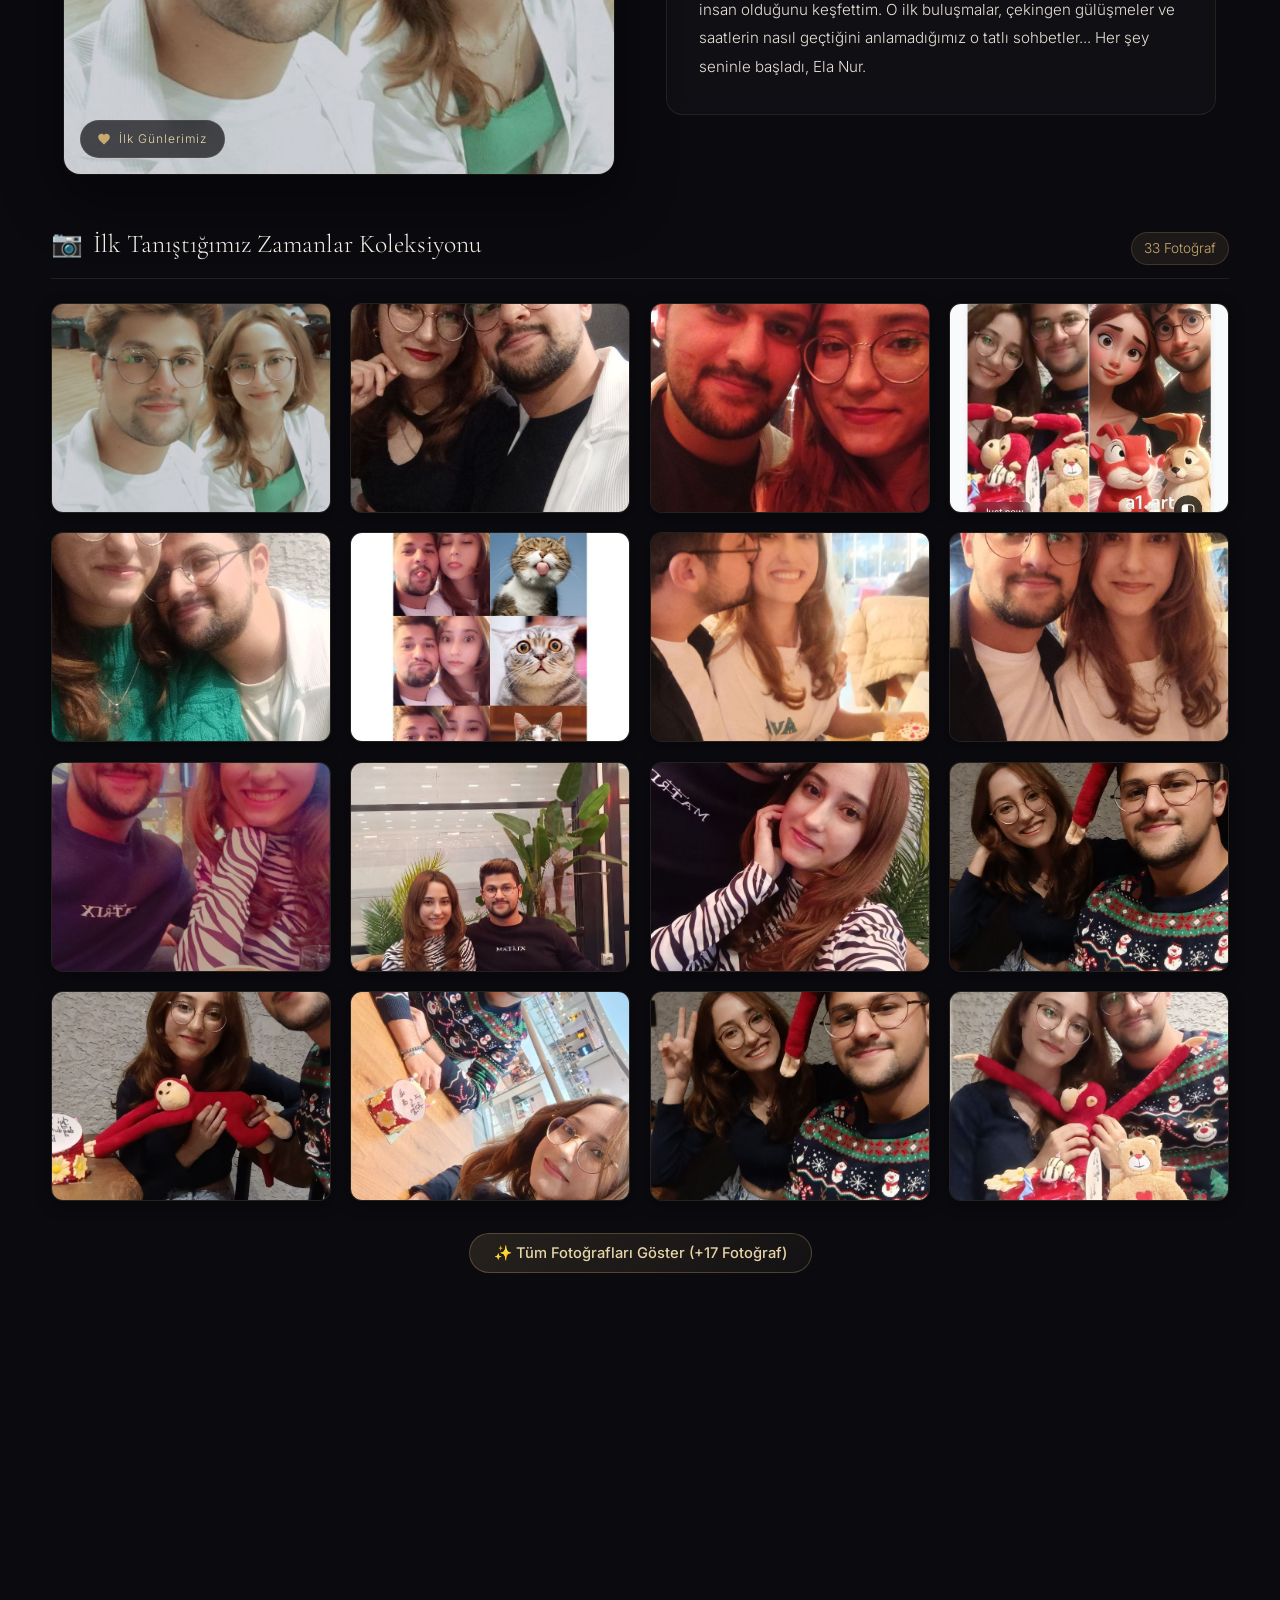
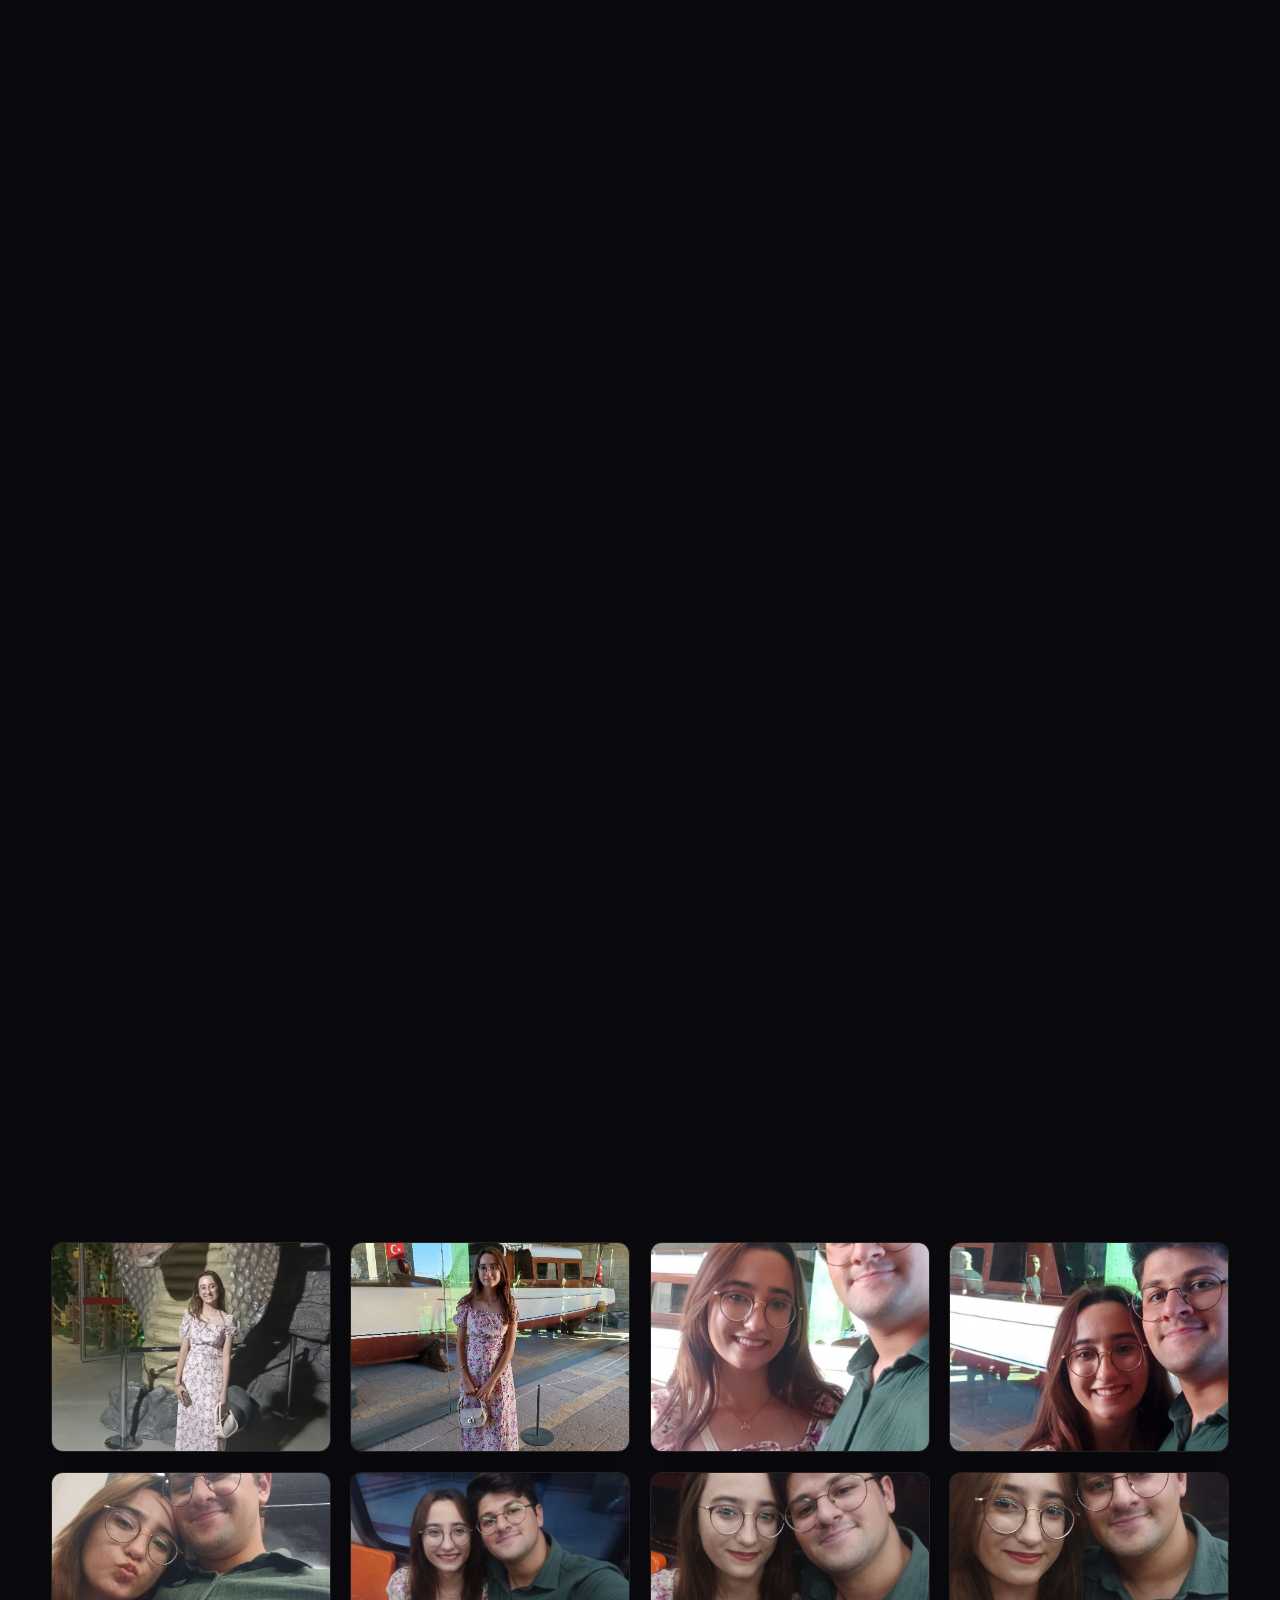
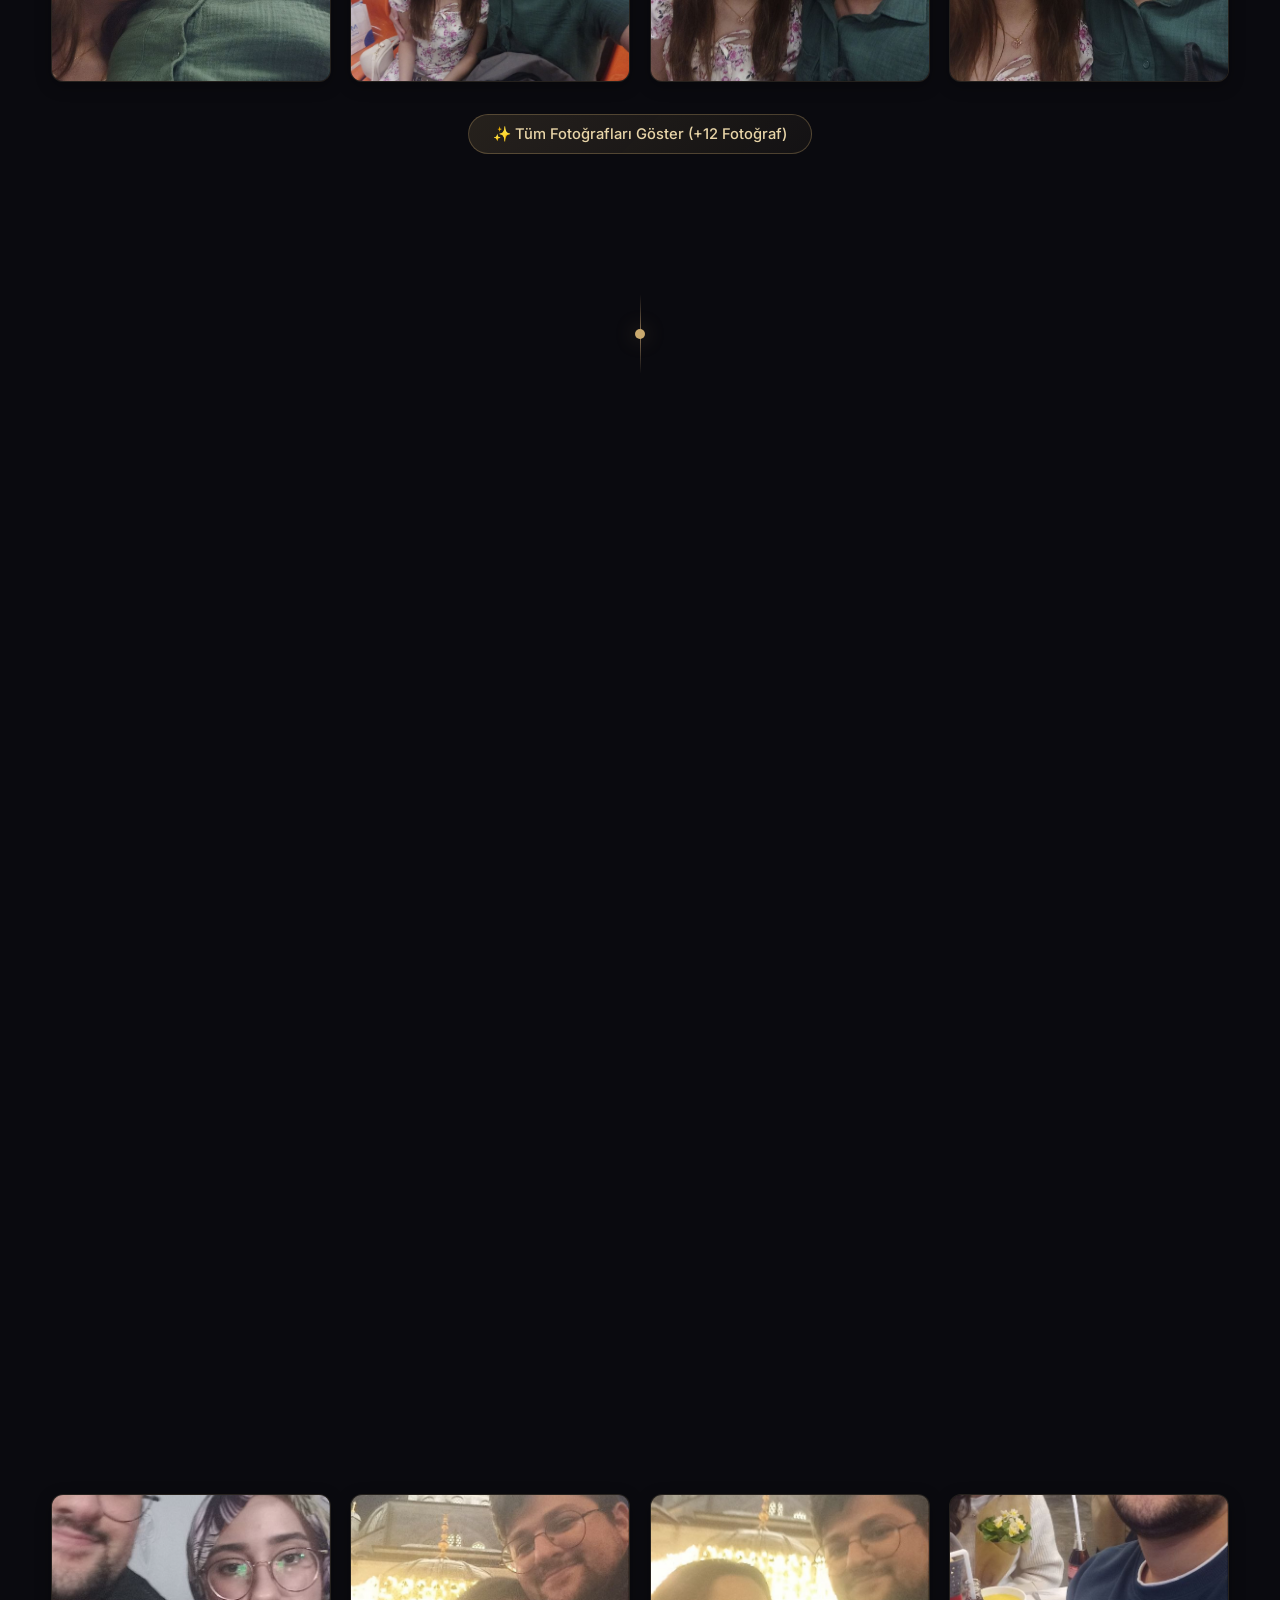
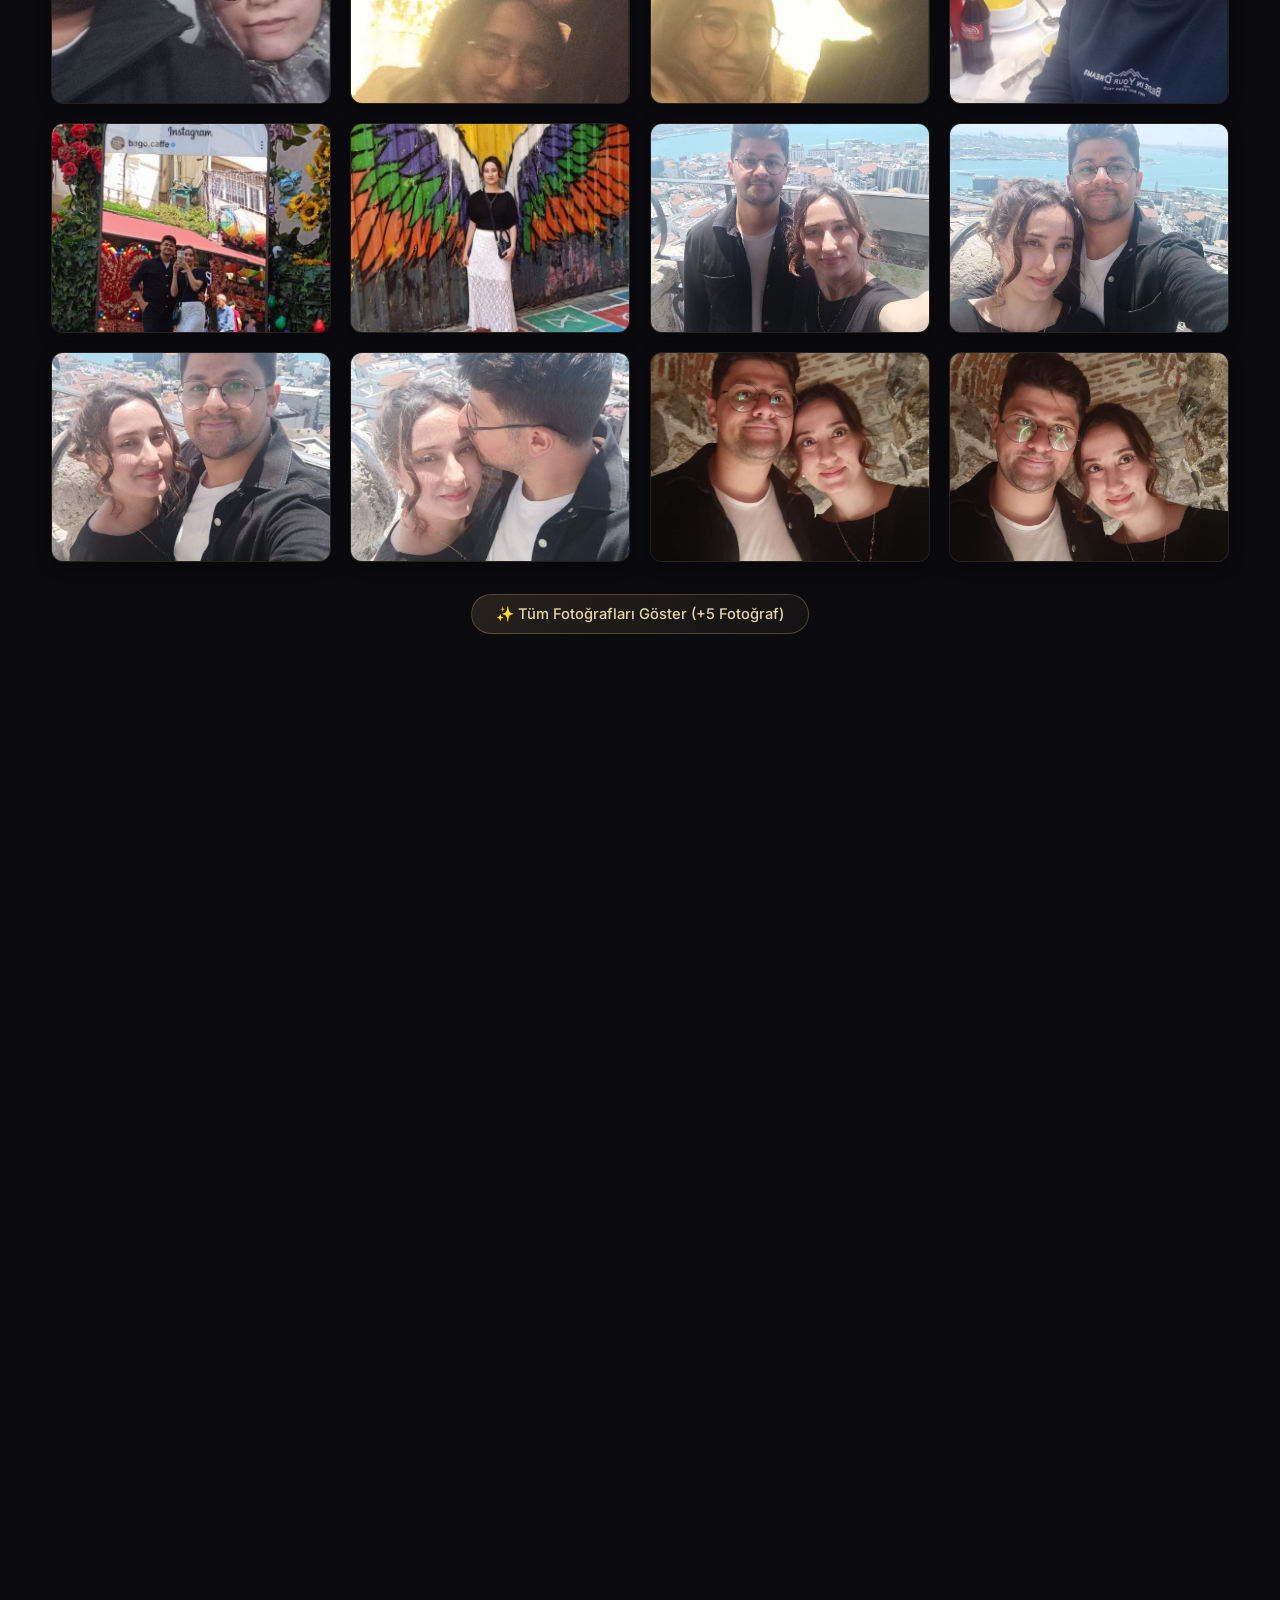
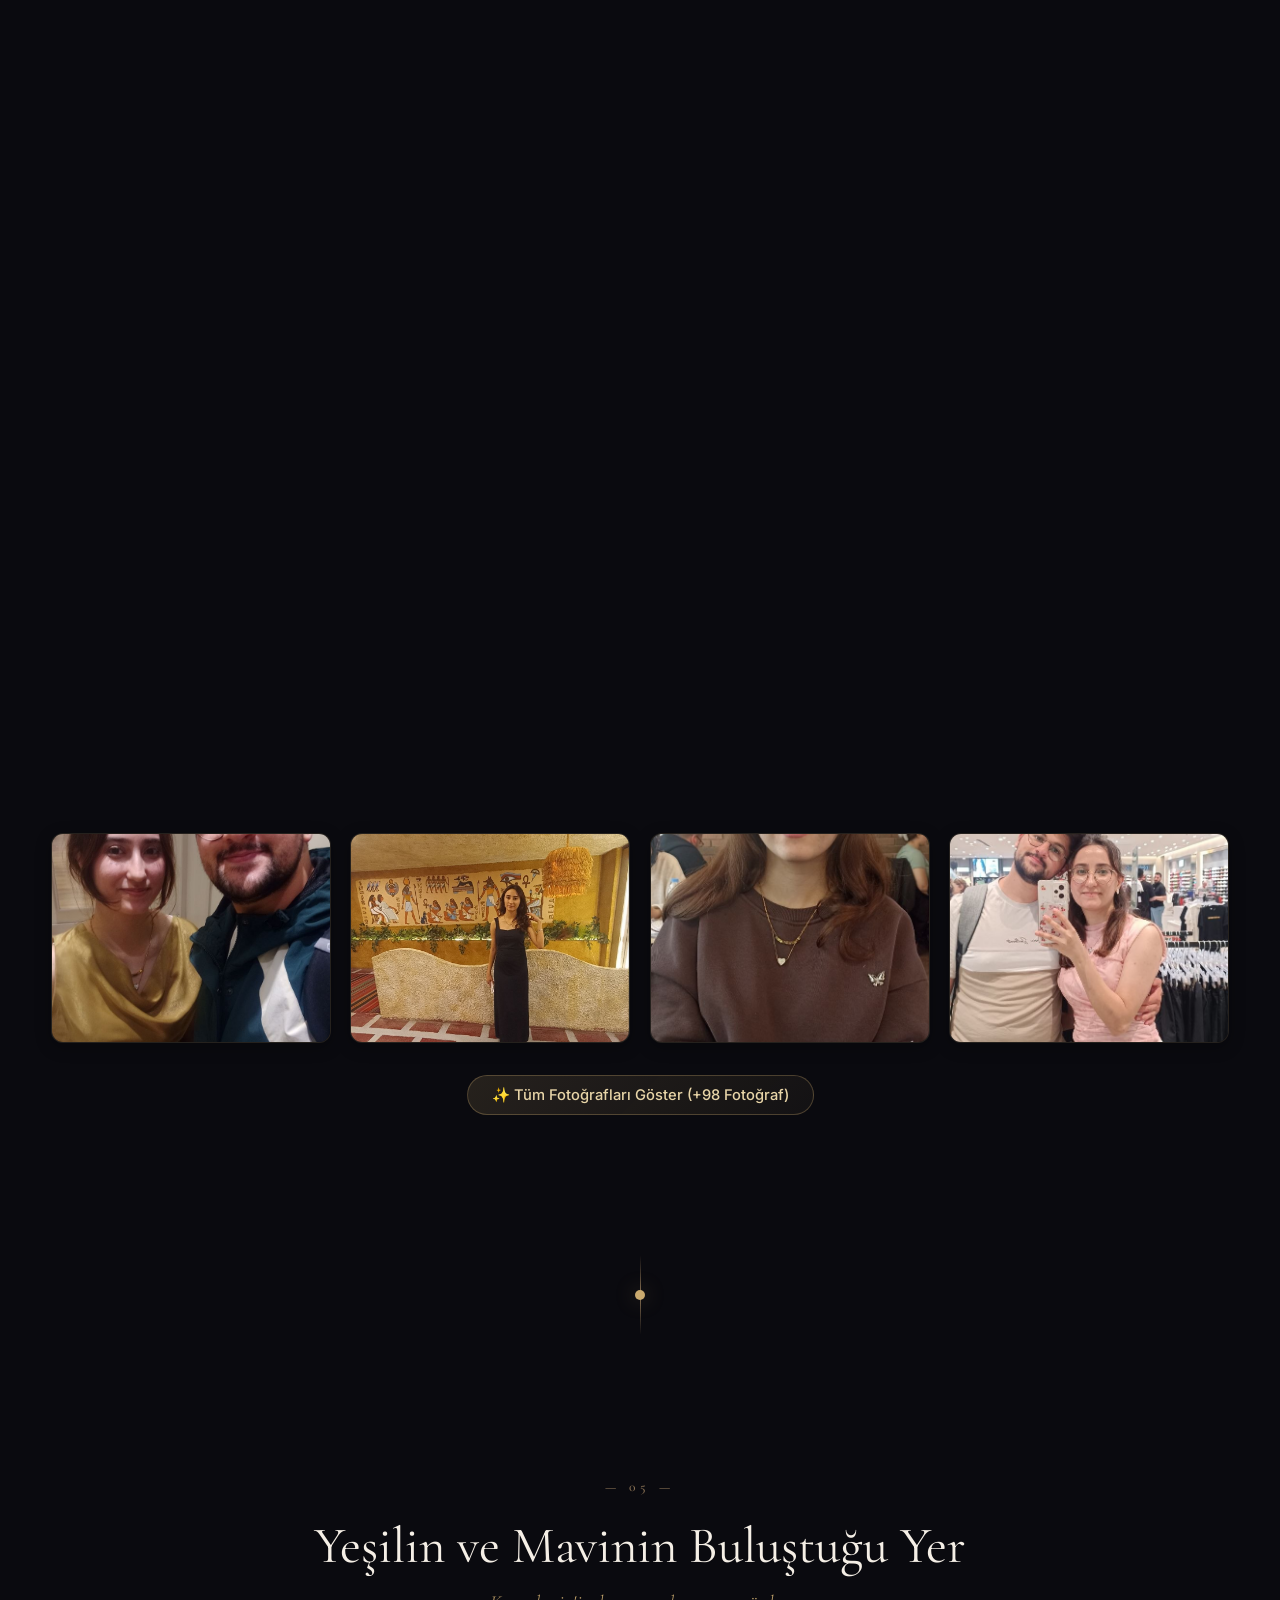
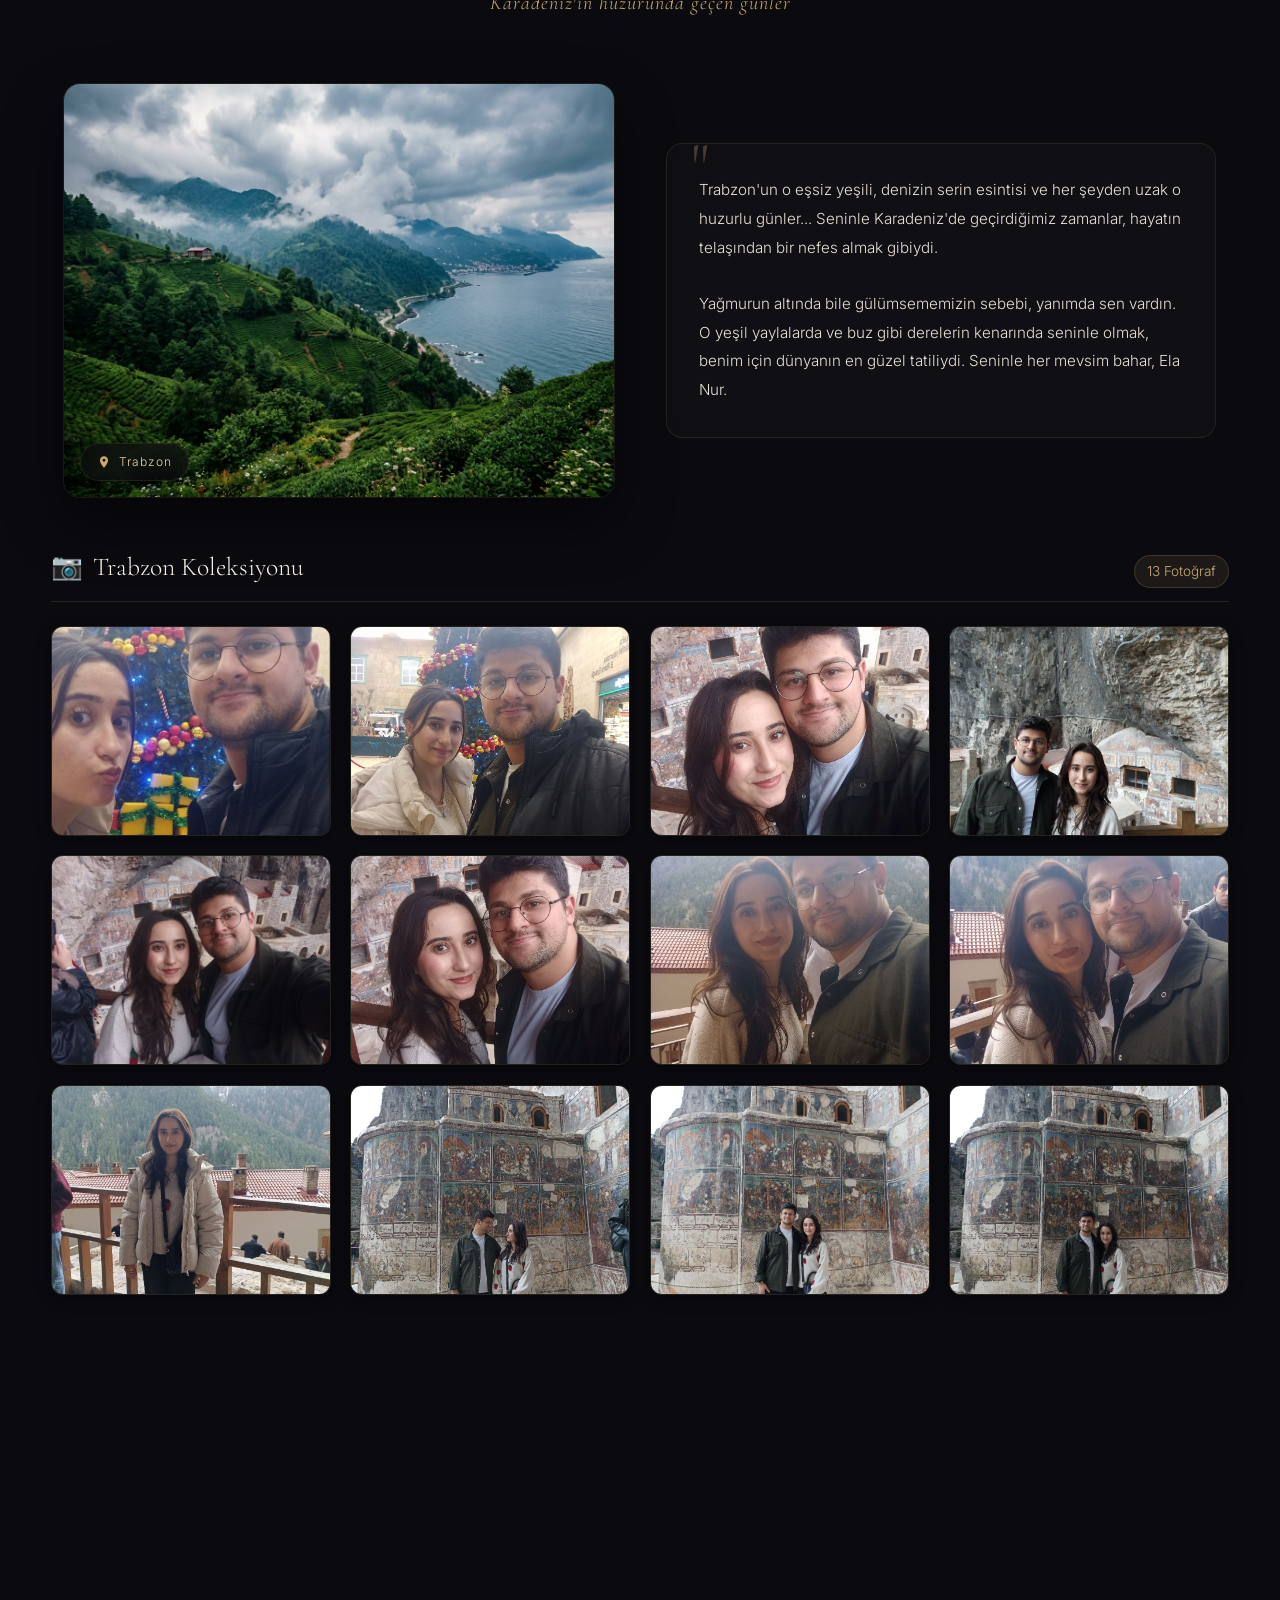
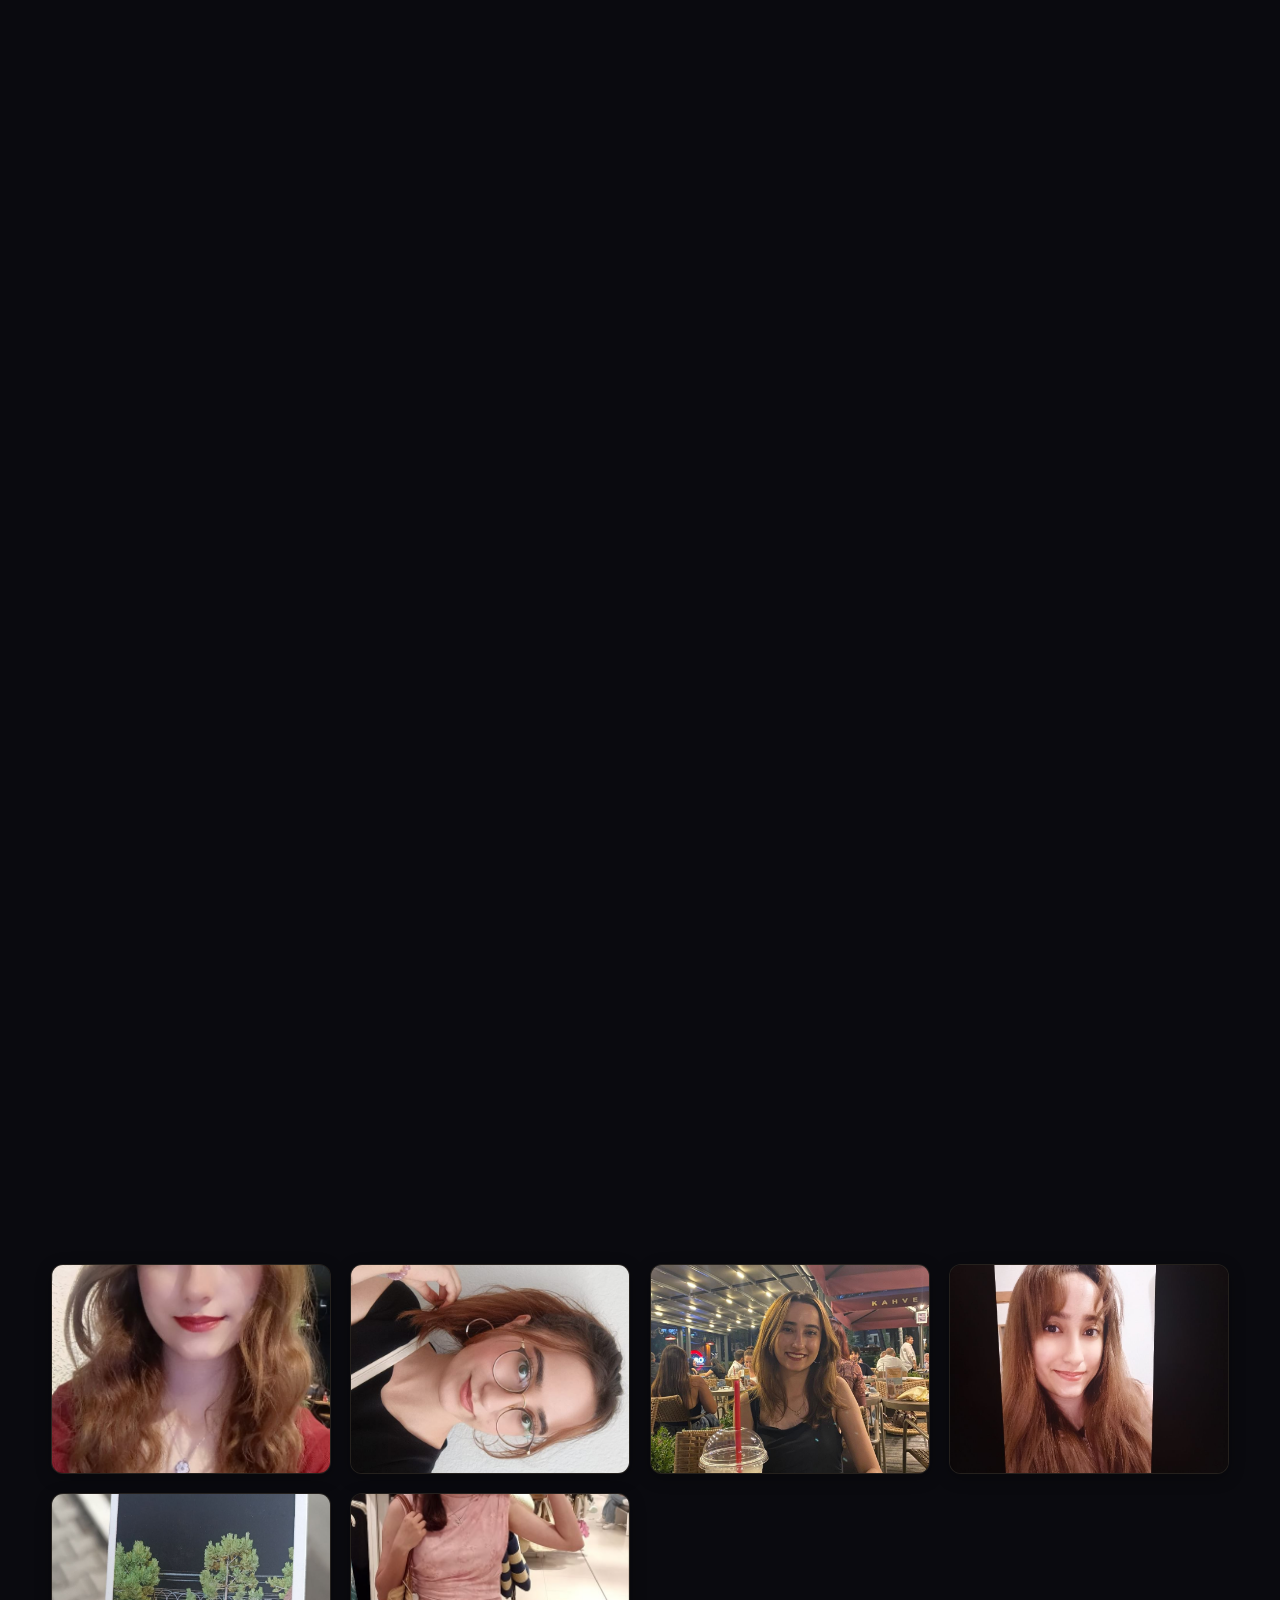
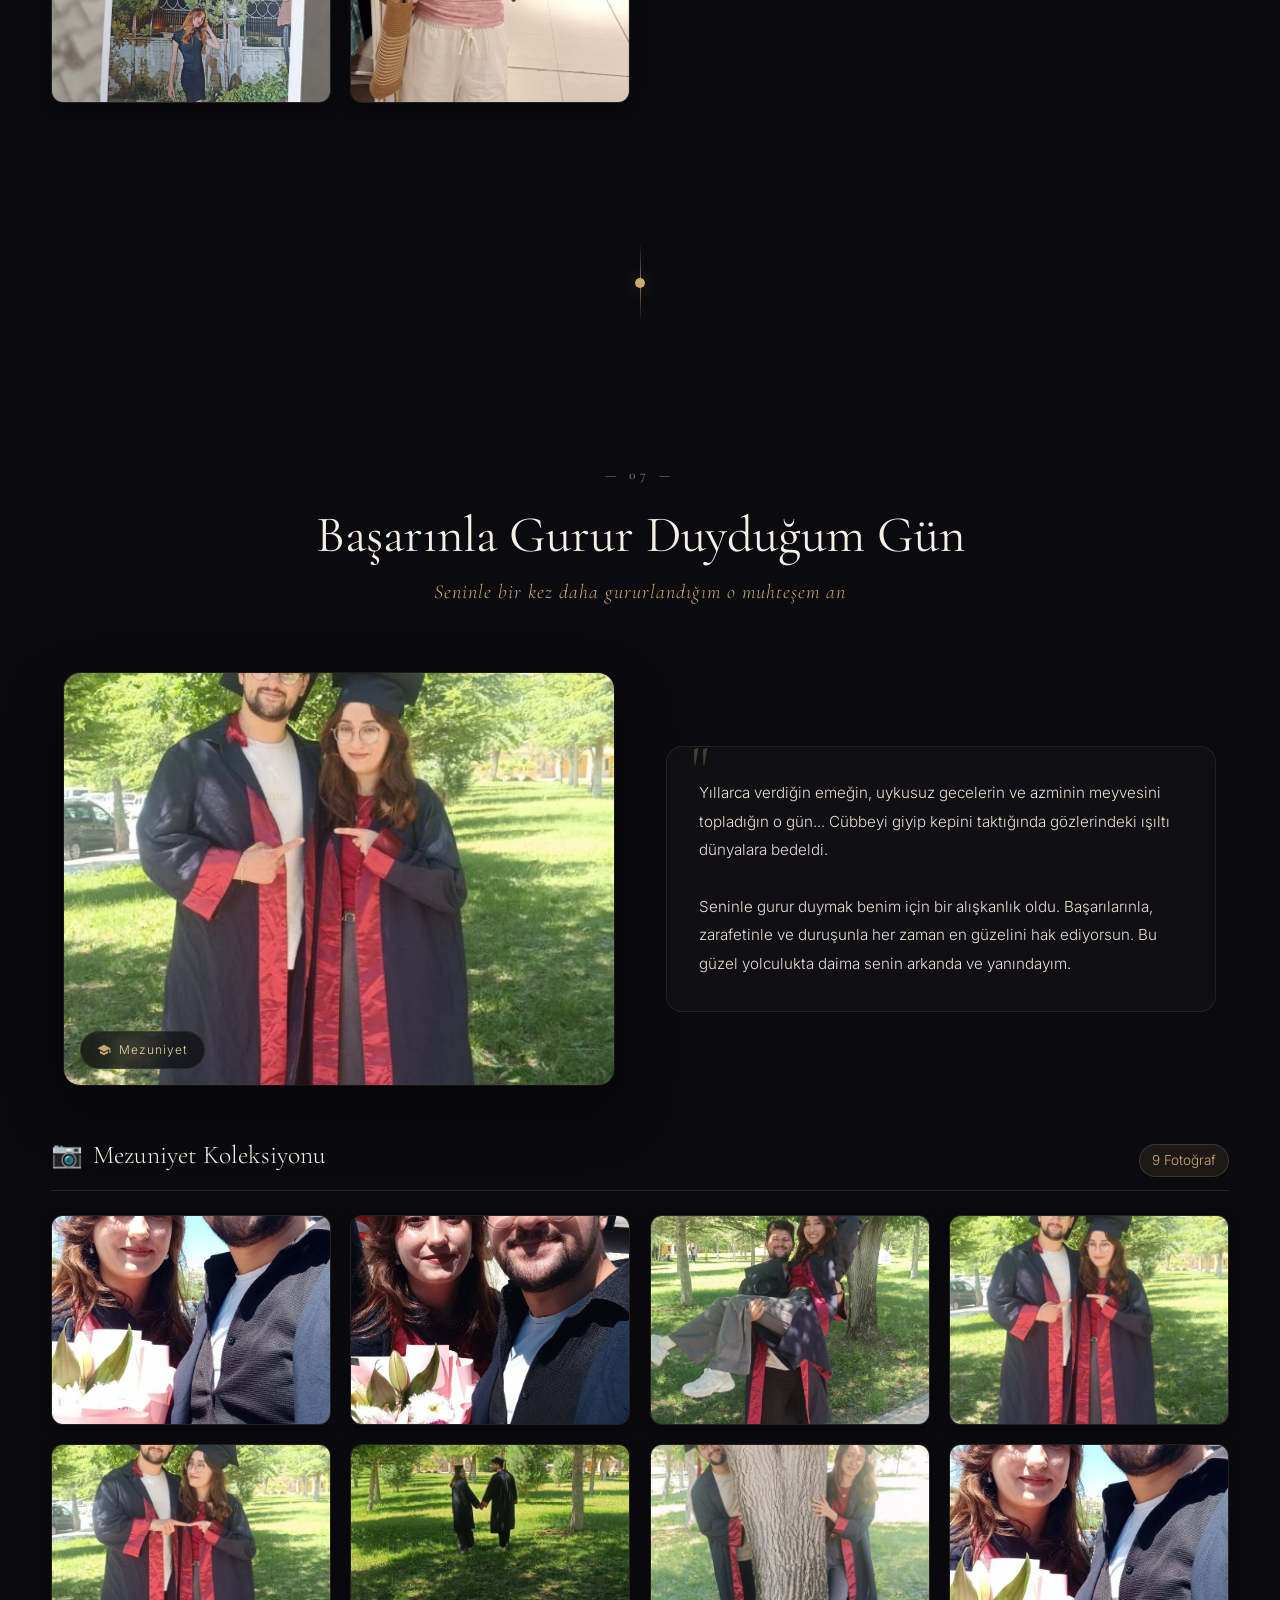
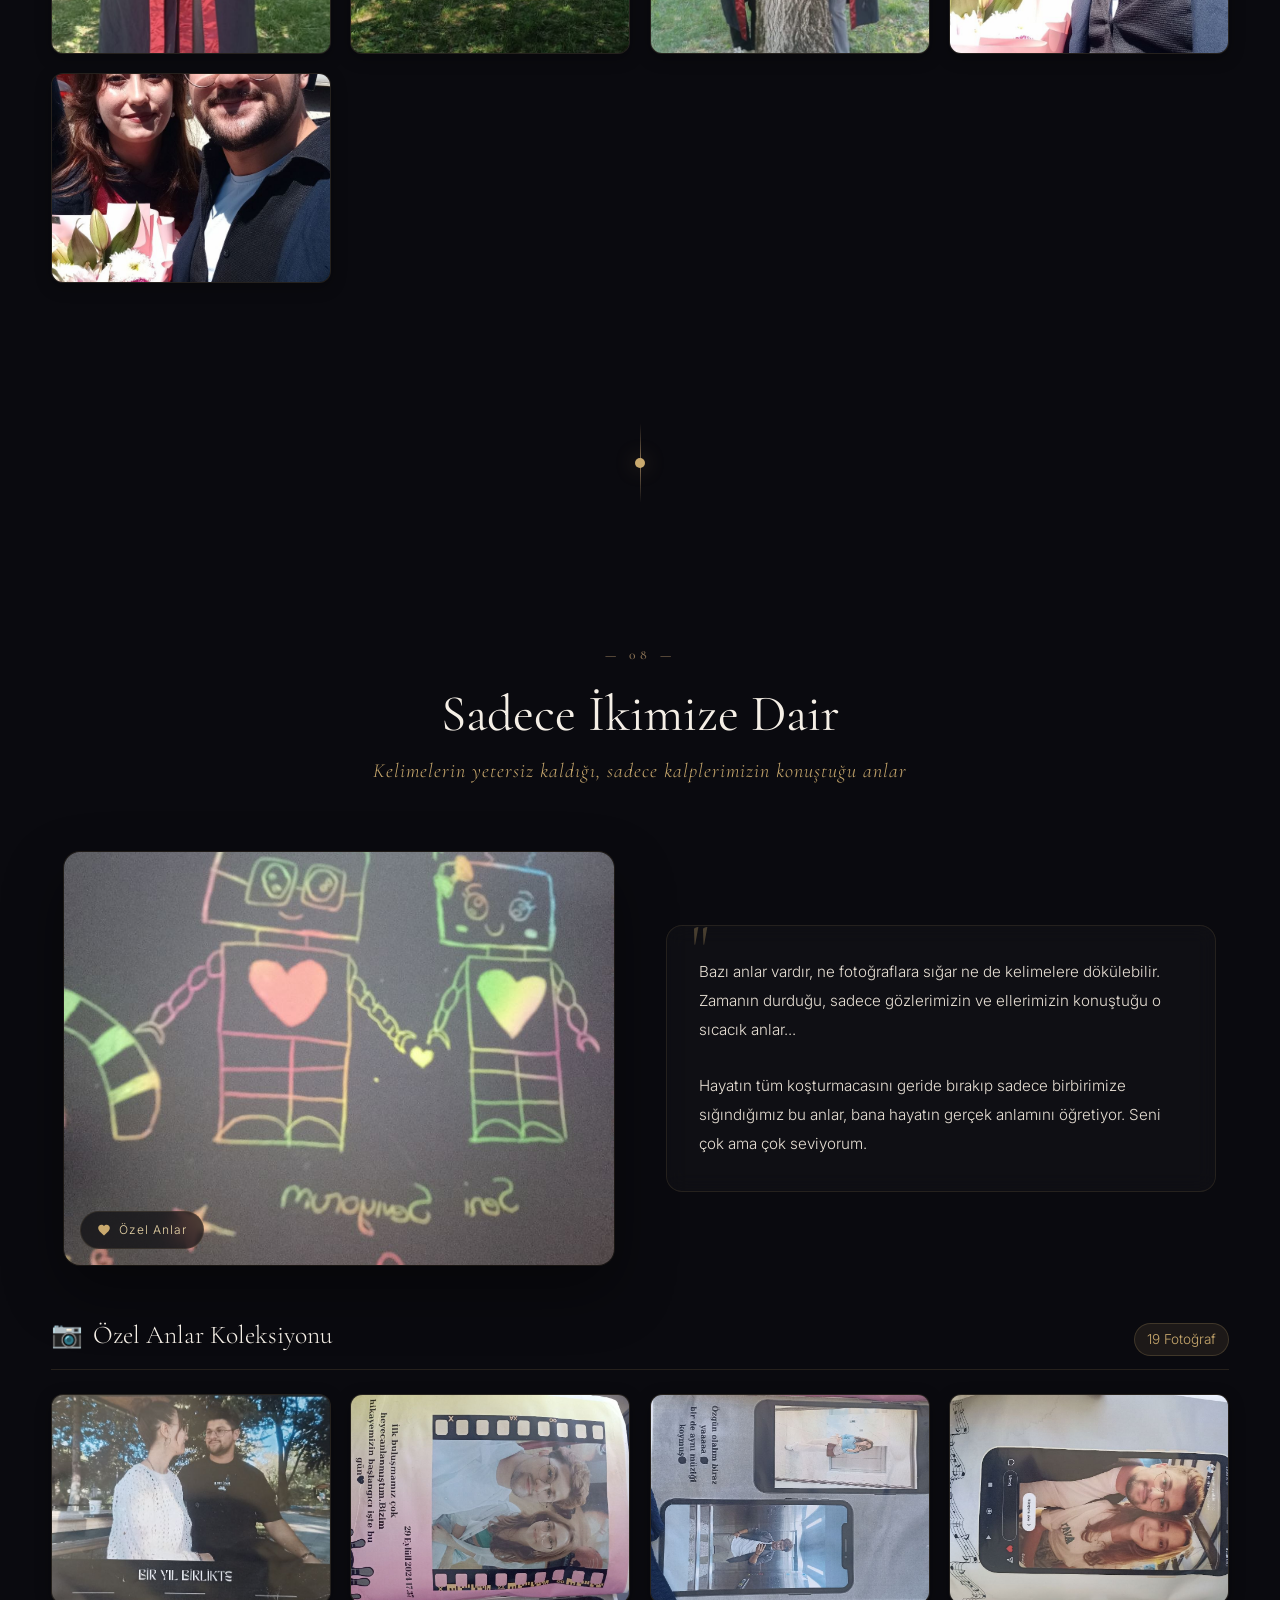
==== commit c8f18247: "Add Ayni Gogun Altinda background music and floating player" ====
--- a/index.html
+++ b/index.html
@@ -135,6 +135,12 @@
         var o = document.getElementById('passwordOverlay');
         o.style.opacity = '0';
         setTimeout(function(){ o.style.display = 'none'; }, 600);
+        if (typeof window.playBackgroundMusic === 'function') {
+          window.playBackgroundMusic();
+        } else {
+          var m = document.getElementById('bgMusic');
+          if (m) m.play().catch(function(){});
+        }
       } else {
         err.style.opacity = '1';
         document.getElementById('pwdInput').style.animation = 'shake 0.4s ease';
@@ -155,6 +161,18 @@
   <!-- Ambient Glow Effects -->
   <div class="ambient-glow ambient-glow-1"></div>
   <div class="ambient-glow ambient-glow-2"></div>
+
+  <!-- Background Music Player -->
+  <audio id="bgMusic" loop preload="auto">
+    <source src="./ayni-gogun-altinda.mp3" type="audio/mpeg">
+    <source src="./ayni-gogun-altinda.m4a" type="audio/mp4">
+  </audio>
+
+  <!-- Floating Music Toggle Button -->
+  <div class="music-btn" id="musicToggleBtn" title="Müziği Duraklat / Çal">
+    <div class="music-btn-icon" id="musicBtnIcon">🎵</div>
+    <span class="music-btn-text" id="musicBtnText">Aynı Göğün Altında</span>
+  </div>
 
   <!-- Navigation -->
   <nav class="nav" id="mainNav">
--- a/style.css
+++ b/style.css
@@ -1566,3 +1566,82 @@
   display: block;
 }
 
+/* ===================================
+   FLOATING BACKGROUND MUSIC CONTROLLER
+   =================================== */
+.music-btn {
+  position: fixed;
+  bottom: 24px;
+  right: 24px;
+  z-index: 9999;
+  display: flex;
+  align-items: center;
+  gap: 10px;
+  background: rgba(18, 18, 28, 0.85);
+  backdrop-filter: blur(16px);
+  -webkit-backdrop-filter: blur(16px);
+  border: 1px solid rgba(201, 169, 110, 0.35);
+  border-radius: 50px;
+  padding: 8px 16px 8px 10px;
+  cursor: pointer;
+  color: var(--text-primary);
+  font-family: var(--font-body);
+  font-size: 0.85rem;
+  box-shadow: 0 10px 30px rgba(0, 0, 0, 0.5), 0 0 20px rgba(201, 169, 110, 0.15);
+  transition: all 0.35s var(--transition-bounce);
+  user-select: none;
+}
+
+.music-btn:hover {
+  transform: translateY(-3px);
+  border-color: var(--gold);
+  box-shadow: 0 14px 35px rgba(0, 0, 0, 0.6), 0 0 25px rgba(201, 169, 110, 0.3);
+}
+
+.music-btn-icon {
+  width: 34px;
+  height: 34px;
+  border-radius: 50%;
+  background: linear-gradient(135deg, var(--gold), var(--gold-dark));
+  color: #0a0a0f;
+  display: flex;
+  align-items: center;
+  justify-content: center;
+  font-size: 1rem;
+  flex-shrink: 0;
+  transition: transform 0.3s ease;
+}
+
+.music-btn.playing .music-btn-icon {
+  animation: rotateMusic 4s linear infinite;
+}
+
+.music-btn.playing {
+  border-color: rgba(201, 169, 110, 0.6);
+  box-shadow: 0 10px 30px rgba(0, 0, 0, 0.5), 0 0 25px rgba(201, 169, 110, 0.25);
+}
+
+.music-btn-text {
+  font-size: 0.8rem;
+  color: var(--gold-light);
+  font-weight: 500;
+  white-space: nowrap;
+  letter-spacing: 0.5px;
+}
+
+@keyframes rotateMusic {
+  from { transform: rotate(0deg); }
+  to { transform: rotate(360deg); }
+}
+
+@media (max-width: 600px) {
+  .music-btn {
+    bottom: 18px;
+    right: 18px;
+    padding: 7px 12px 7px 8px;
+  }
+  .music-btn-text {
+    display: none;
+  }
+}
+
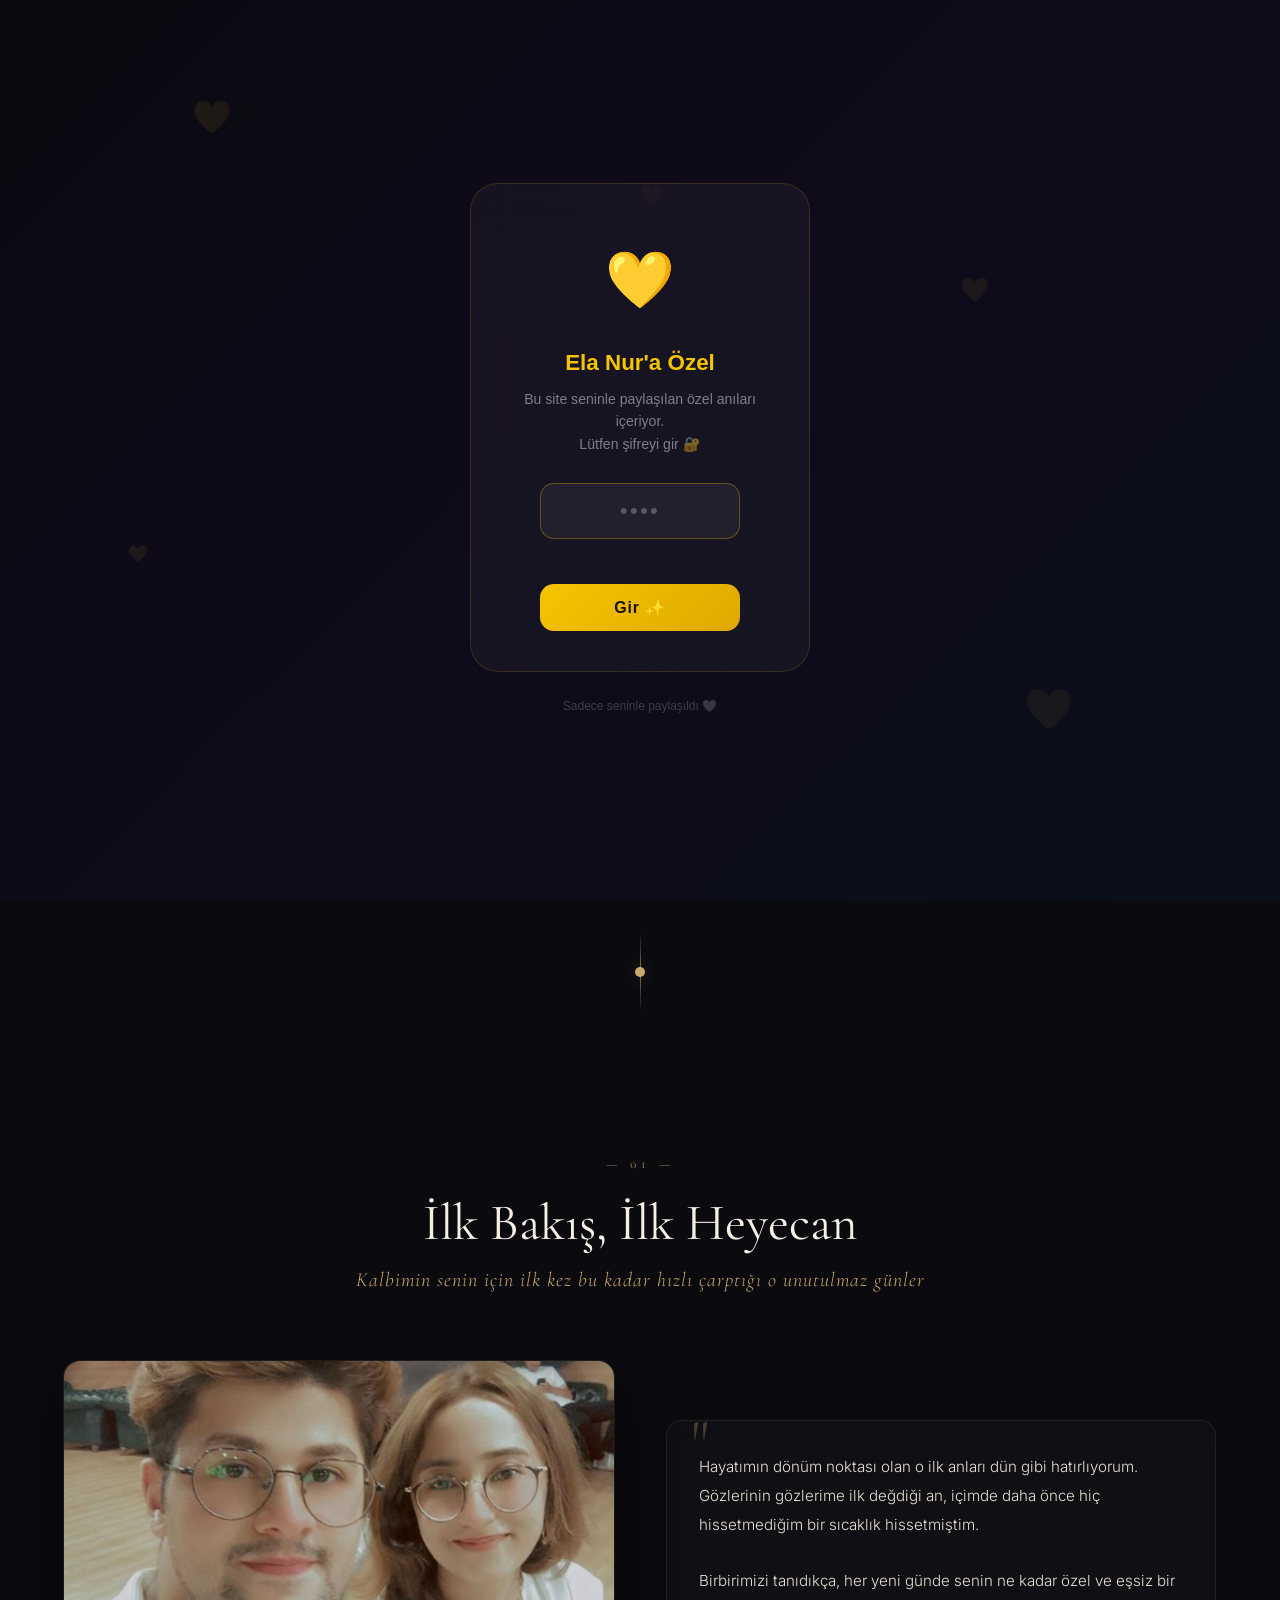
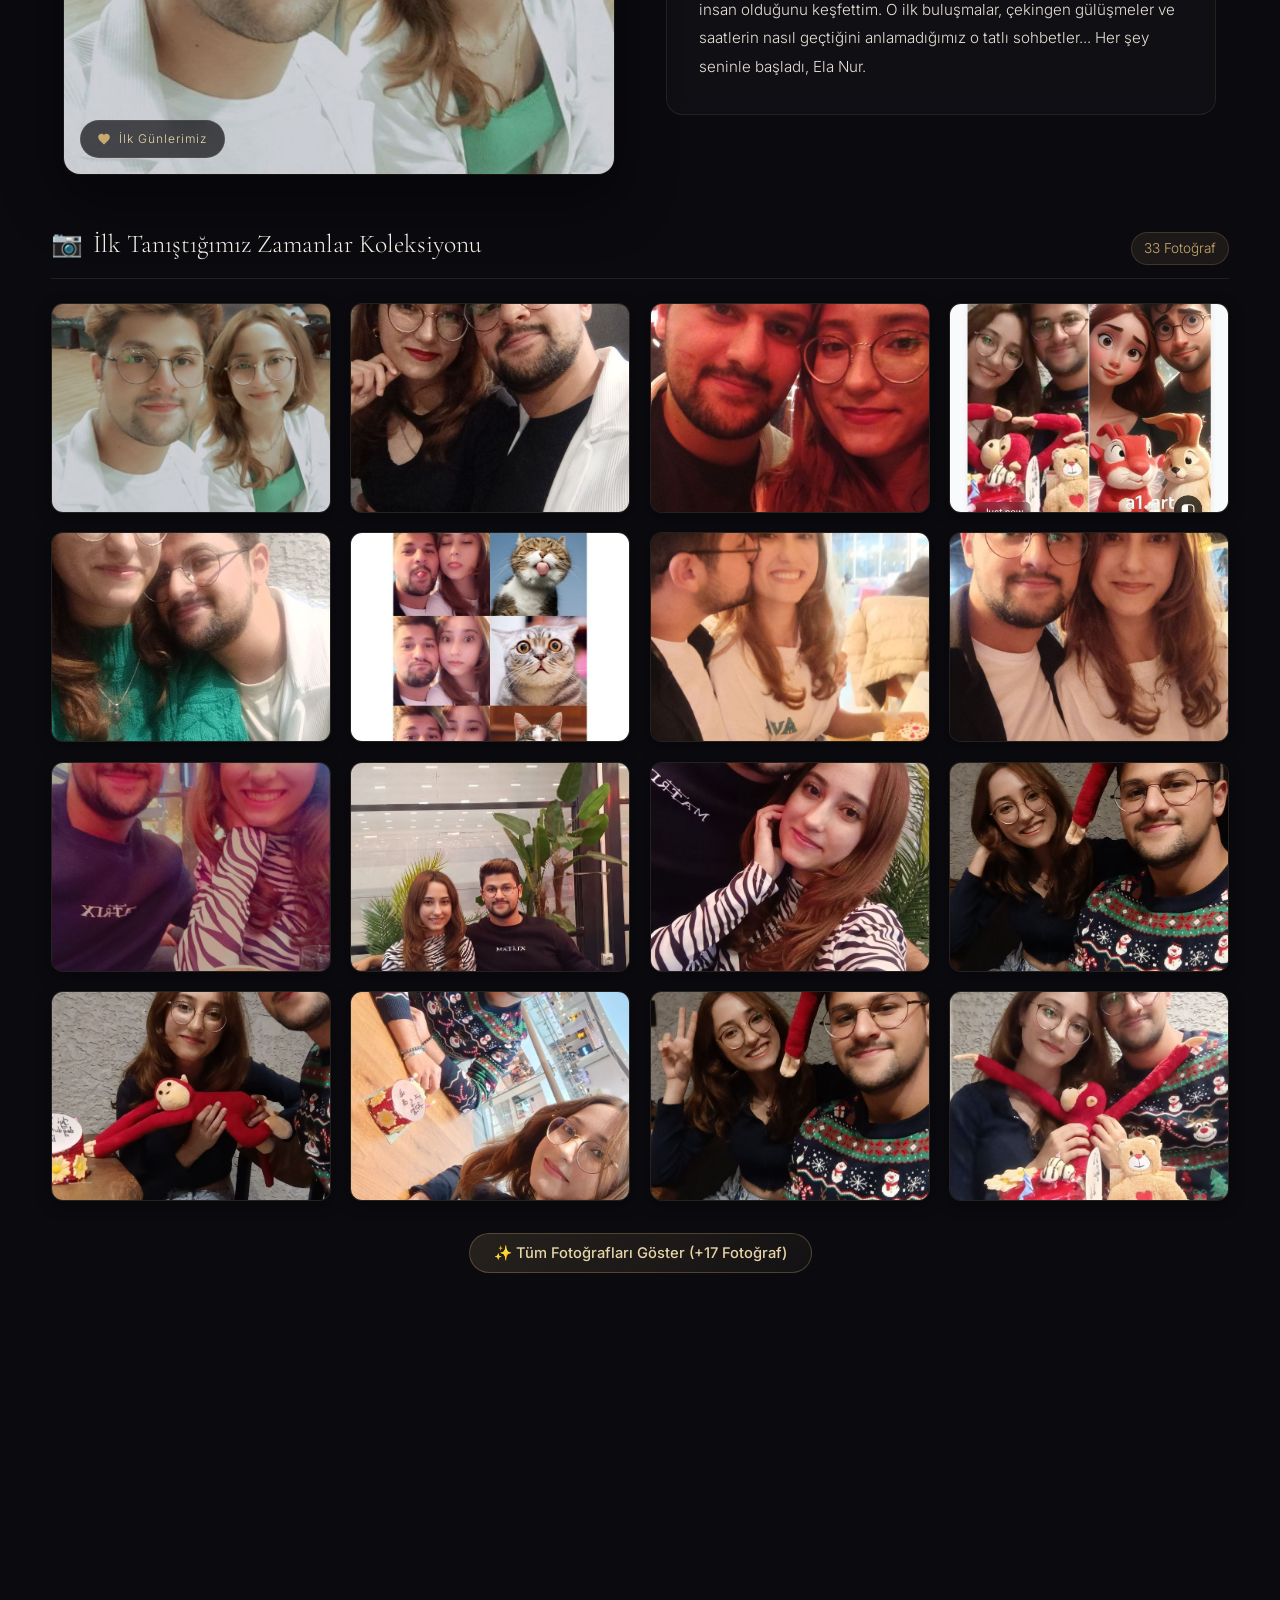
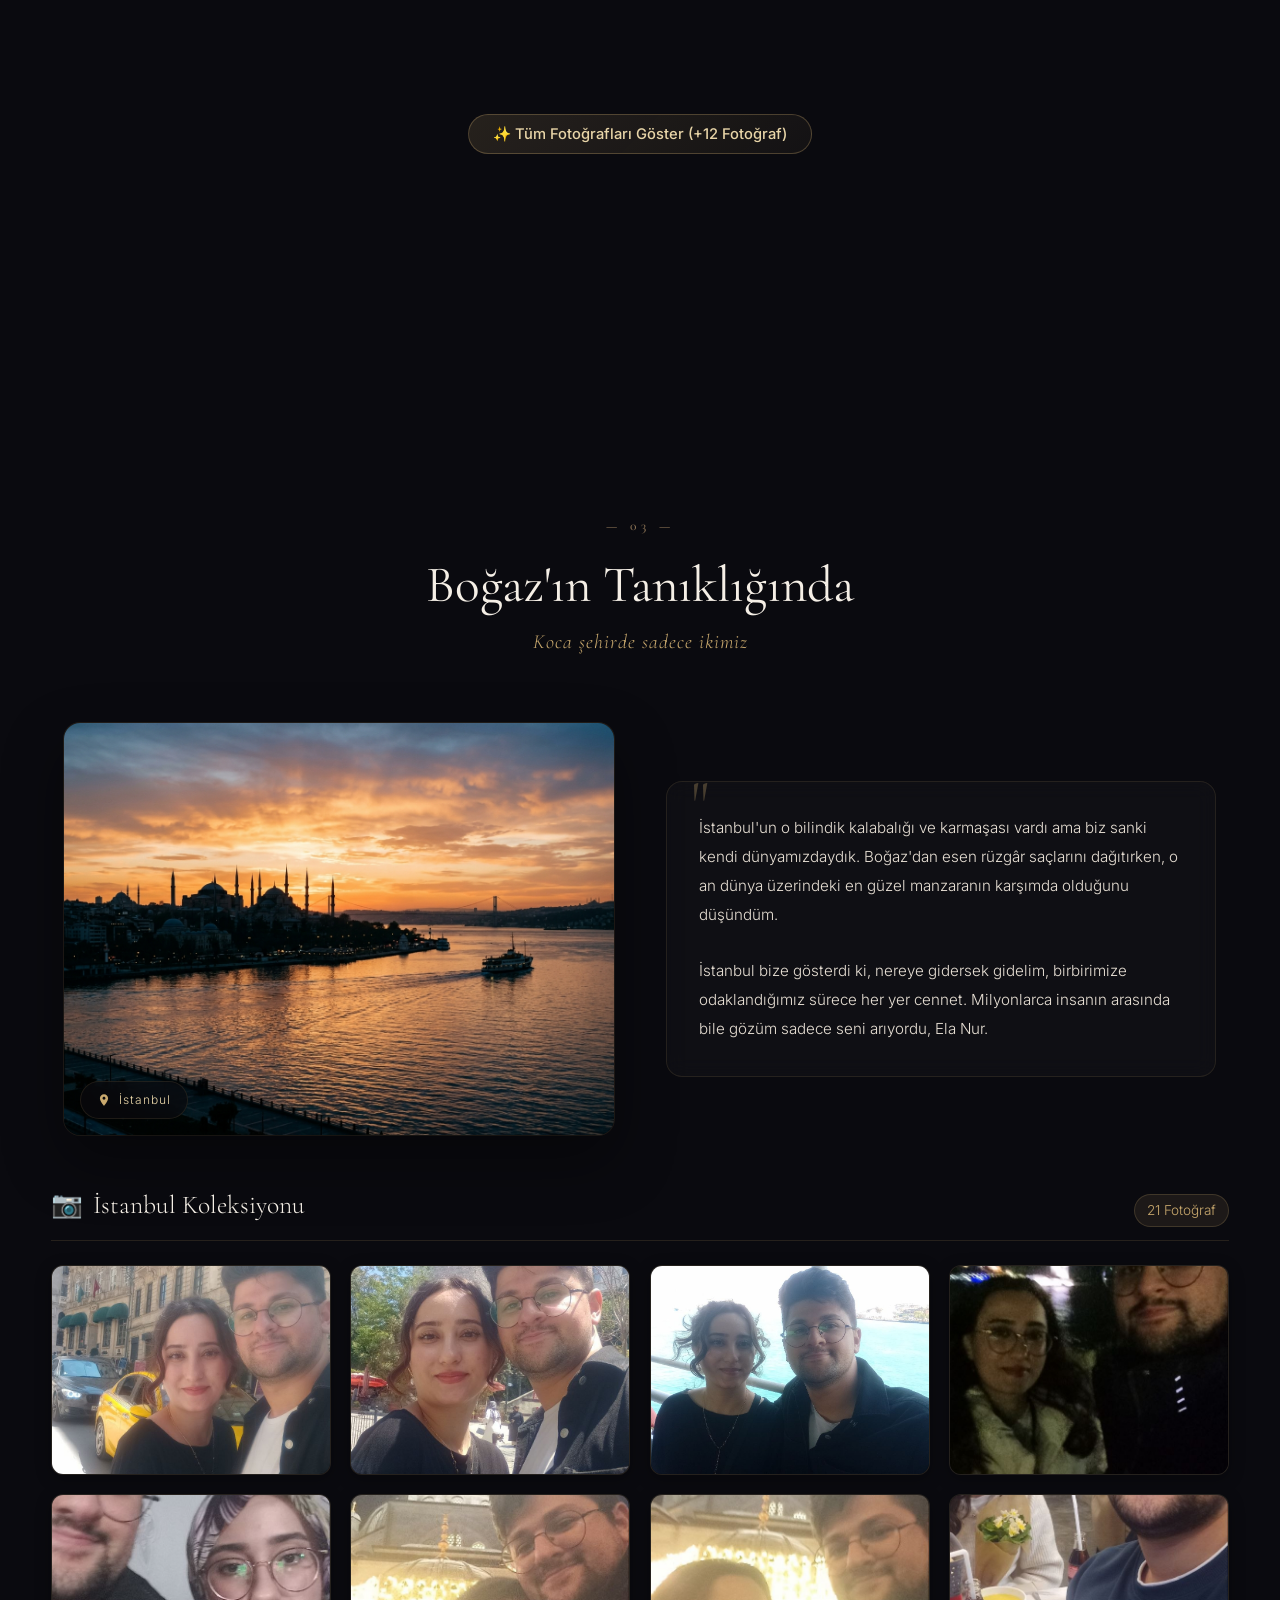
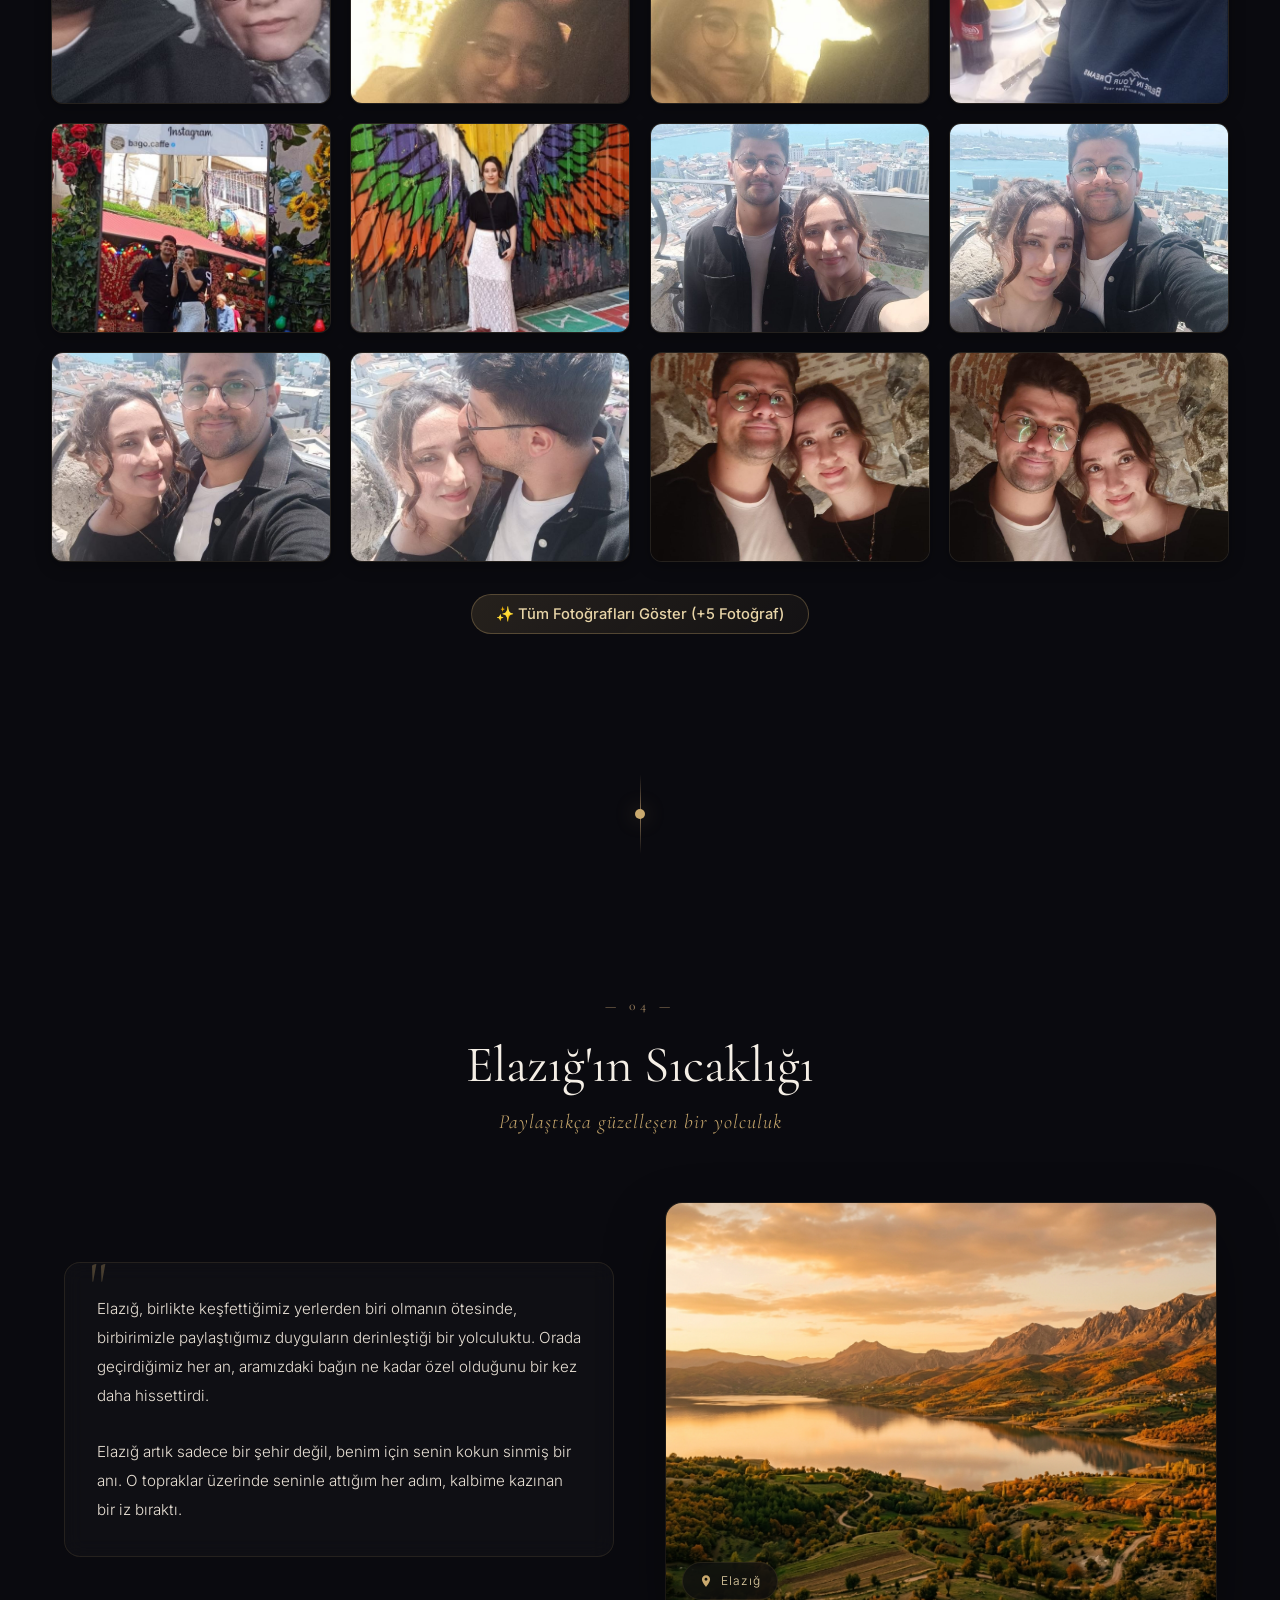
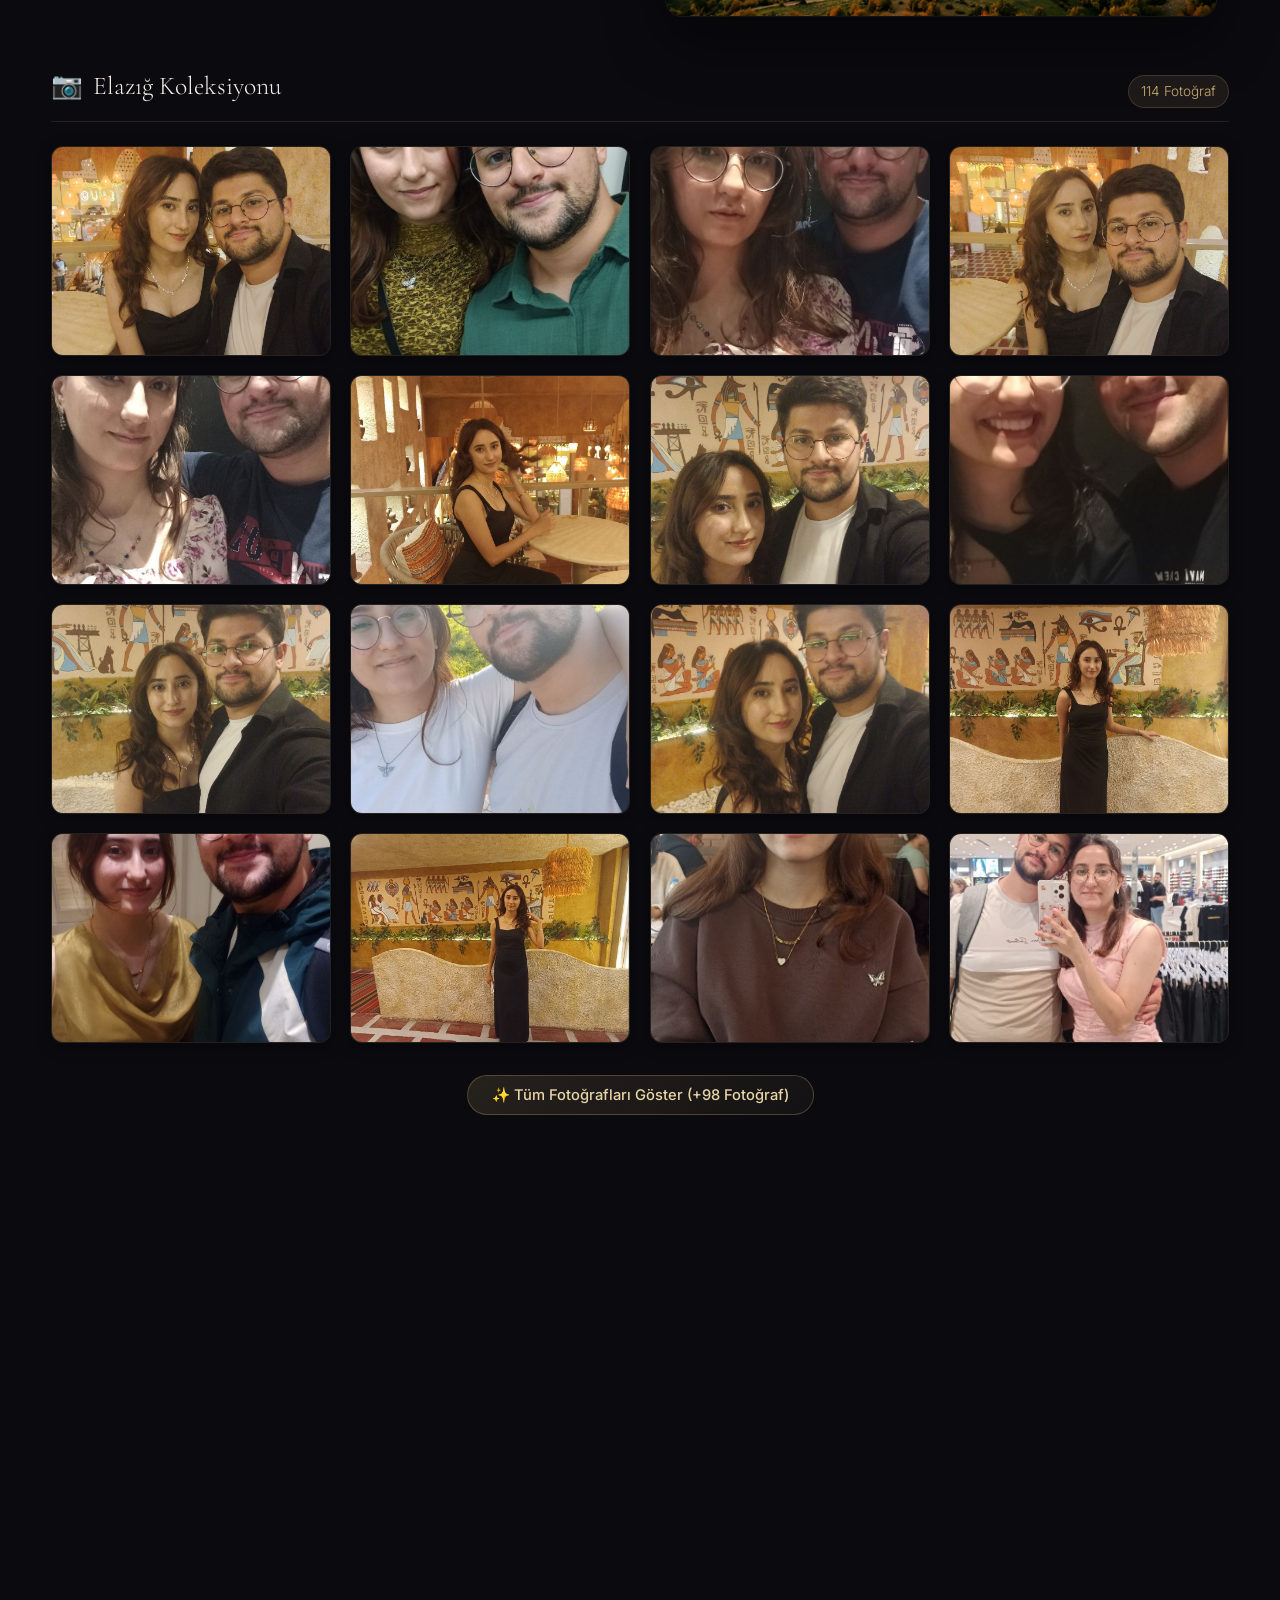
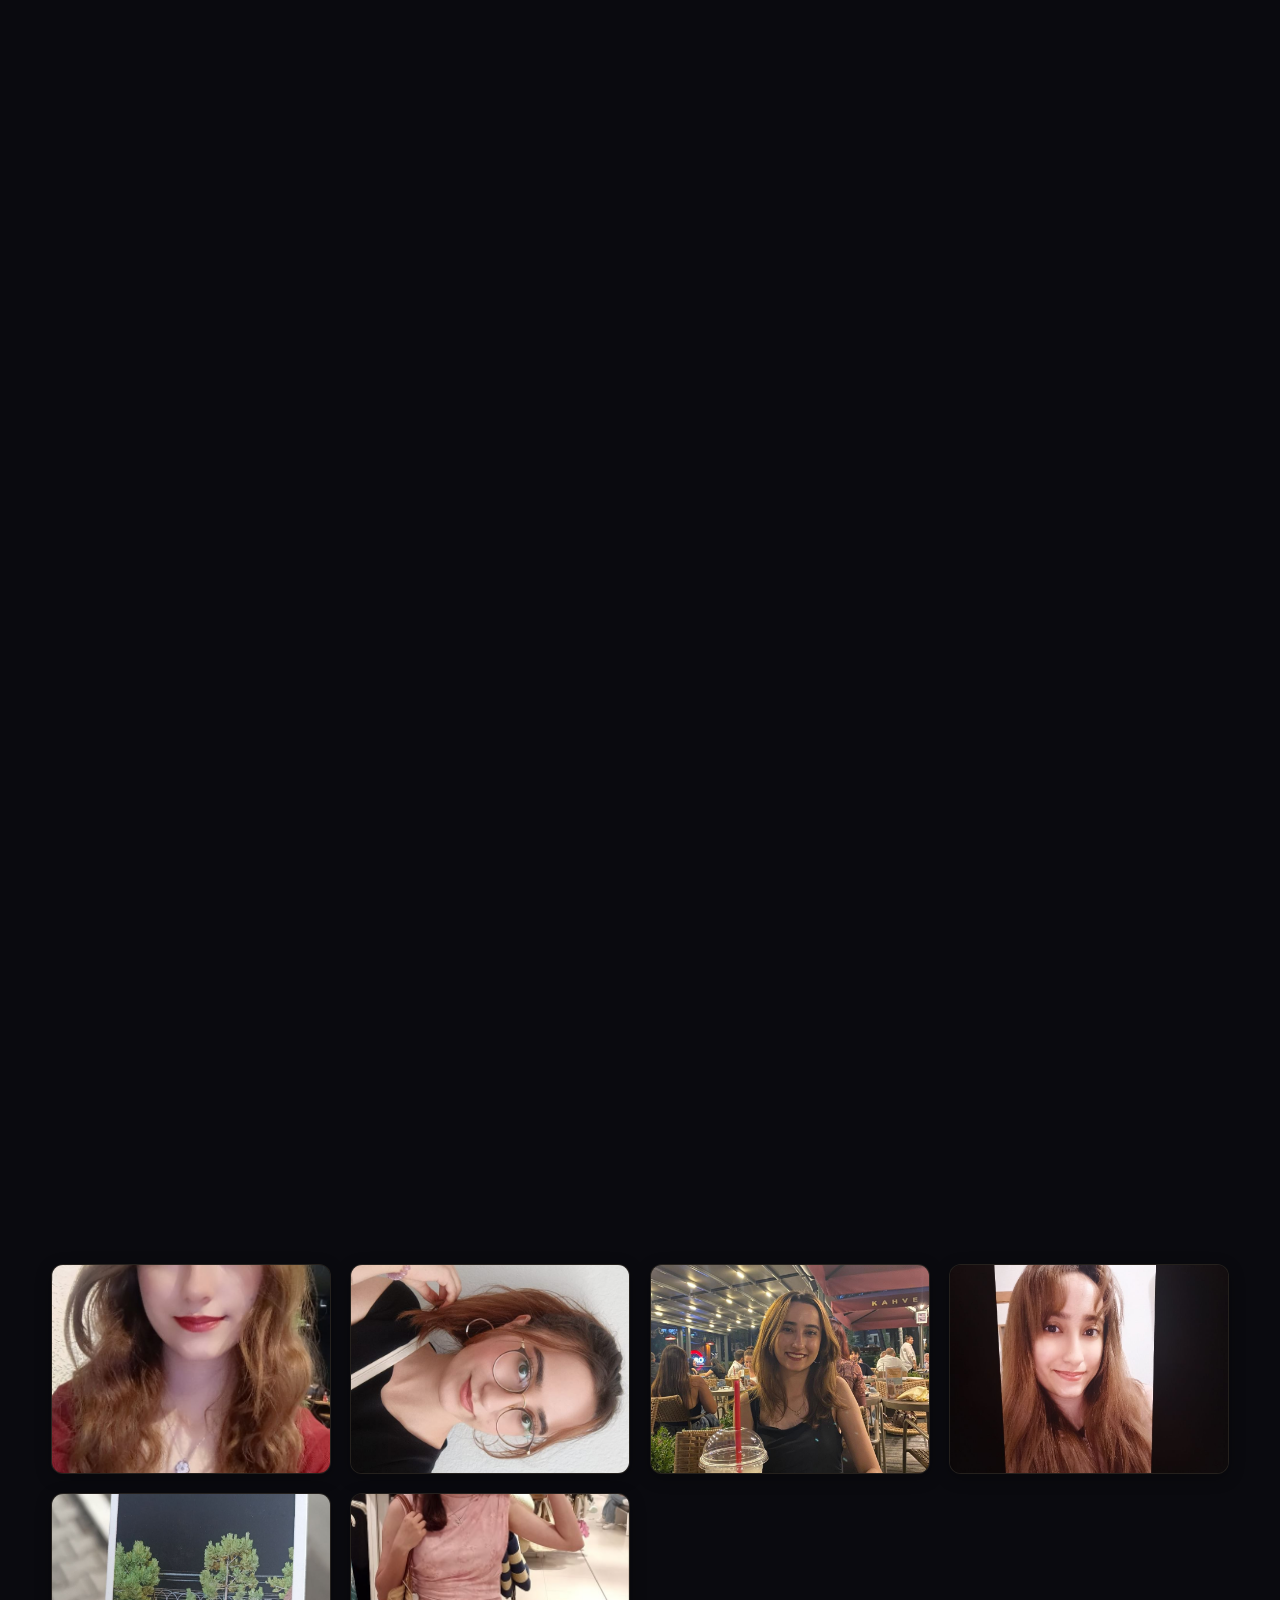
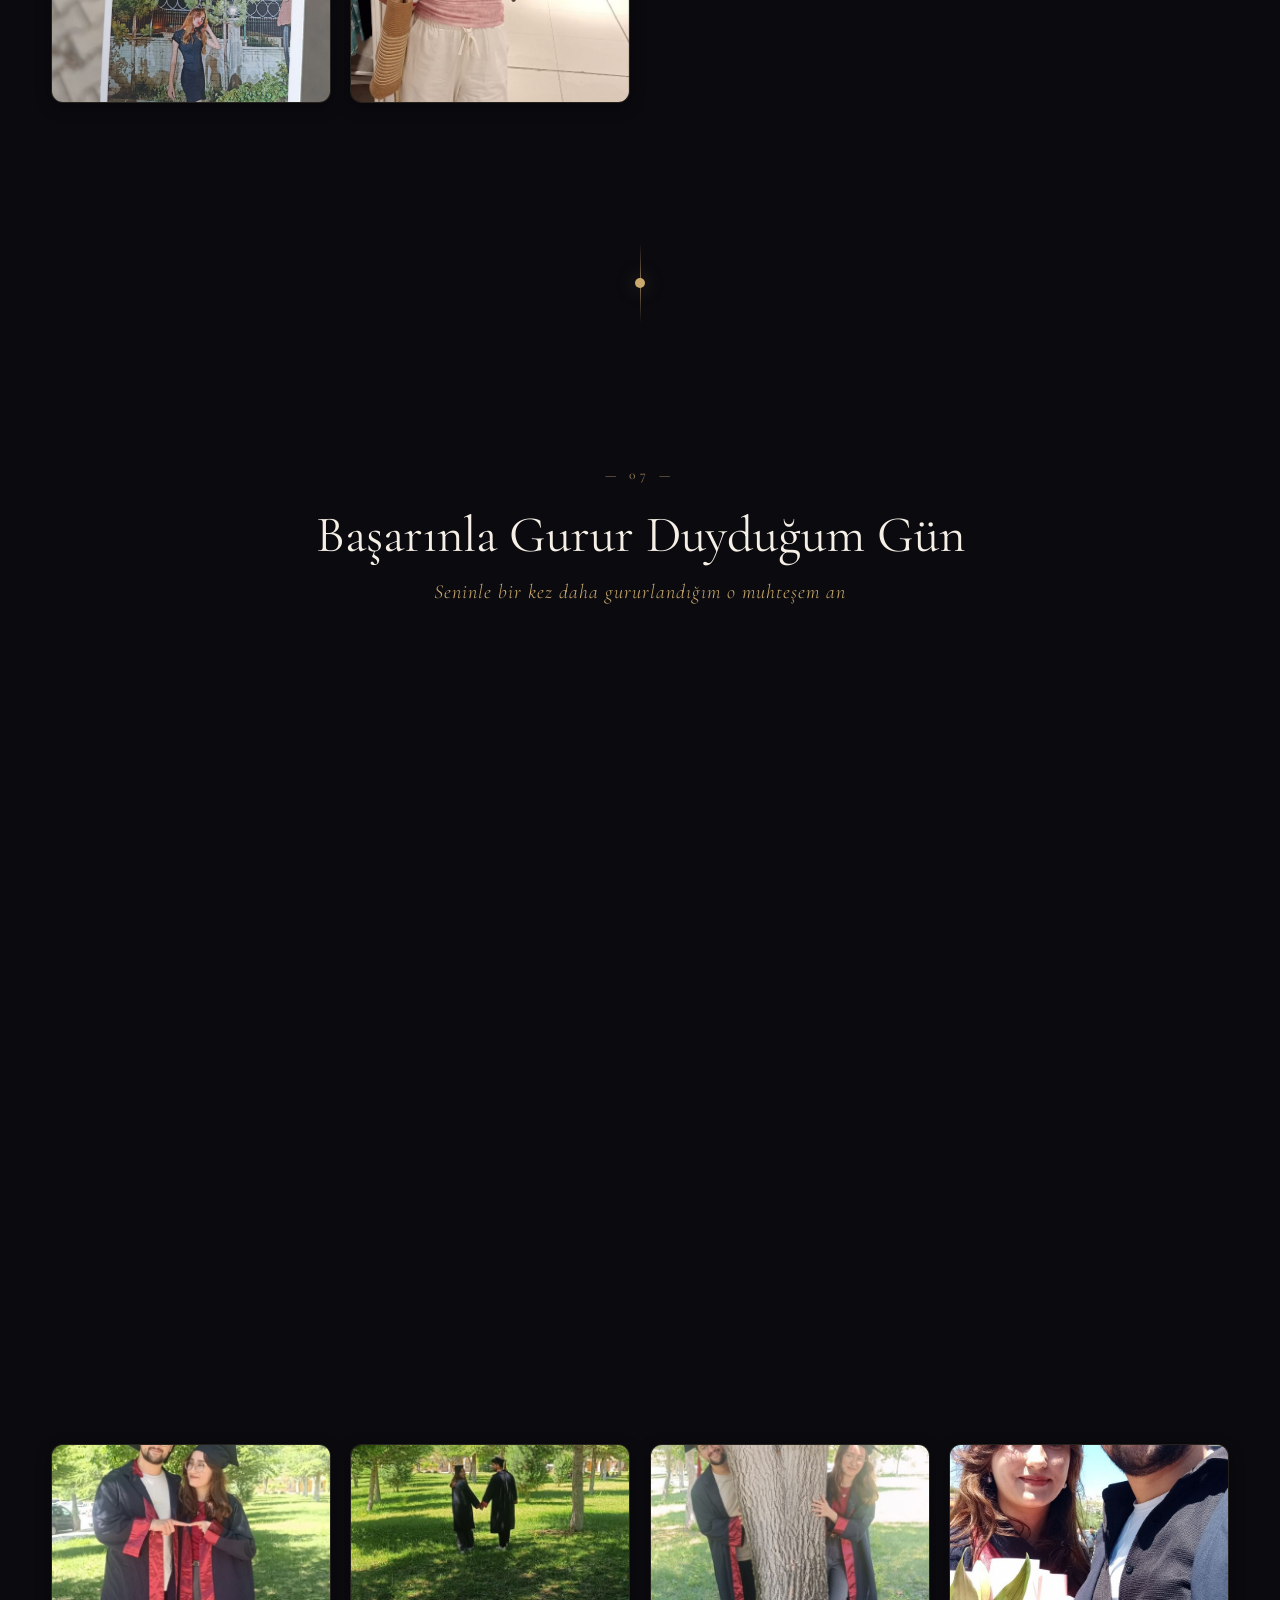
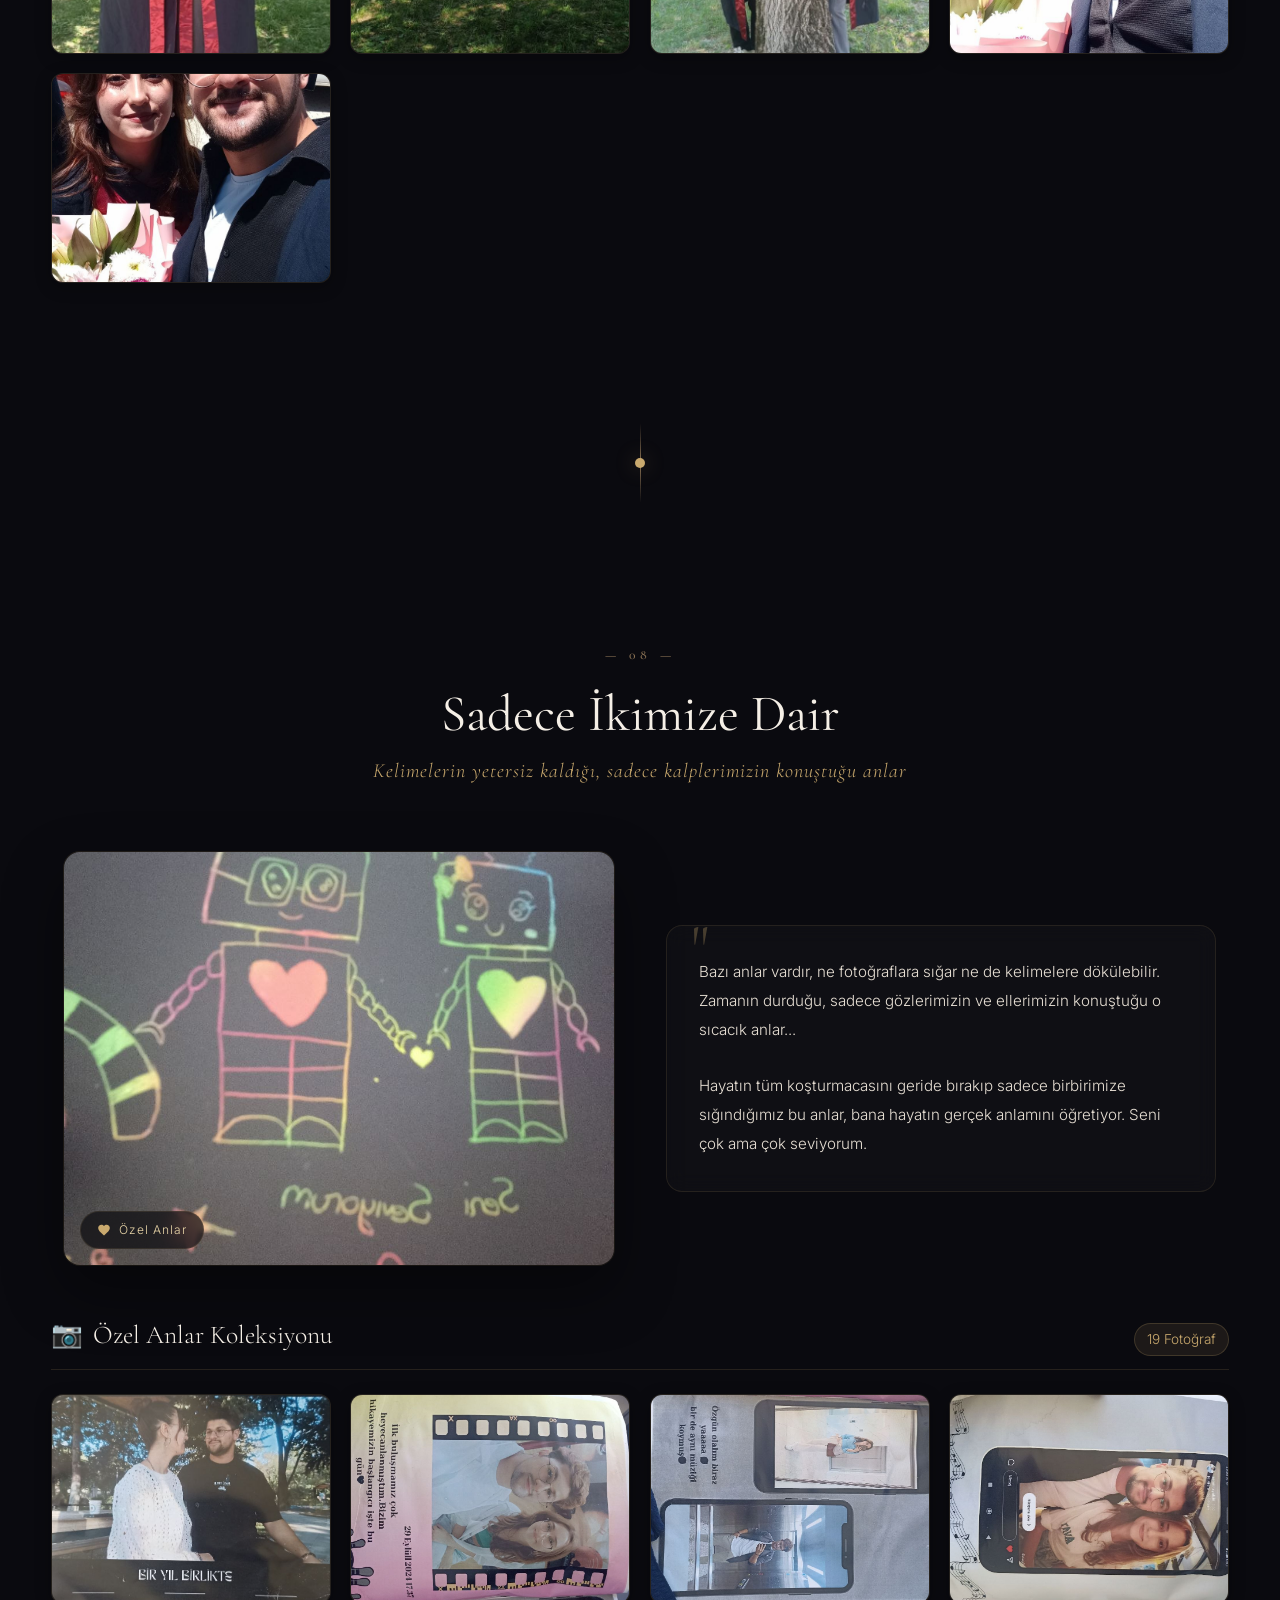
==== commit 150d5e87: "Auto-play background music on entry without any buttons" ====
--- a/index.html
+++ b/index.html
@@ -162,17 +162,11 @@
   <div class="ambient-glow ambient-glow-1"></div>
   <div class="ambient-glow ambient-glow-2"></div>
 
-  <!-- Background Music Player -->
-  <audio id="bgMusic" loop preload="auto">
+  <!-- Background Music Player (Otomatik Çalar) -->
+  <audio id="bgMusic" autoplay loop playsinline preload="auto">
     <source src="./ayni-gogun-altinda.mp3" type="audio/mpeg">
     <source src="./ayni-gogun-altinda.m4a" type="audio/mp4">
   </audio>
-
-  <!-- Floating Music Toggle Button -->
-  <div class="music-btn" id="musicToggleBtn" title="Müziği Duraklat / Çal">
-    <div class="music-btn-icon" id="musicBtnIcon">🎵</div>
-    <span class="music-btn-text" id="musicBtnText">Aynı Göğün Altında</span>
-  </div>
 
   <!-- Navigation -->
   <nav class="nav" id="mainNav">
--- a/style.css
+++ b/style.css
@@ -1566,82 +1566,4 @@
   display: block;
 }
 
-/* ===================================
-   FLOATING BACKGROUND MUSIC CONTROLLER
-   =================================== */
-.music-btn {
-  position: fixed;
-  bottom: 24px;
-  right: 24px;
-  z-index: 9999;
-  display: flex;
-  align-items: center;
-  gap: 10px;
-  background: rgba(18, 18, 28, 0.85);
-  backdrop-filter: blur(16px);
-  -webkit-backdrop-filter: blur(16px);
-  border: 1px solid rgba(201, 169, 110, 0.35);
-  border-radius: 50px;
-  padding: 8px 16px 8px 10px;
-  cursor: pointer;
-  color: var(--text-primary);
-  font-family: var(--font-body);
-  font-size: 0.85rem;
-  box-shadow: 0 10px 30px rgba(0, 0, 0, 0.5), 0 0 20px rgba(201, 169, 110, 0.15);
-  transition: all 0.35s var(--transition-bounce);
-  user-select: none;
-}
-
-.music-btn:hover {
-  transform: translateY(-3px);
-  border-color: var(--gold);
-  box-shadow: 0 14px 35px rgba(0, 0, 0, 0.6), 0 0 25px rgba(201, 169, 110, 0.3);
-}
-
-.music-btn-icon {
-  width: 34px;
-  height: 34px;
-  border-radius: 50%;
-  background: linear-gradient(135deg, var(--gold), var(--gold-dark));
-  color: #0a0a0f;
-  display: flex;
-  align-items: center;
-  justify-content: center;
-  font-size: 1rem;
-  flex-shrink: 0;
-  transition: transform 0.3s ease;
-}
-
-.music-btn.playing .music-btn-icon {
-  animation: rotateMusic 4s linear infinite;
-}
-
-.music-btn.playing {
-  border-color: rgba(201, 169, 110, 0.6);
-  box-shadow: 0 10px 30px rgba(0, 0, 0, 0.5), 0 0 25px rgba(201, 169, 110, 0.25);
-}
-
-.music-btn-text {
-  font-size: 0.8rem;
-  color: var(--gold-light);
-  font-weight: 500;
-  white-space: nowrap;
-  letter-spacing: 0.5px;
-}
-
-@keyframes rotateMusic {
-  from { transform: rotate(0deg); }
-  to { transform: rotate(360deg); }
-}
-
-@media (max-width: 600px) {
-  .music-btn {
-    bottom: 18px;
-    right: 18px;
-    padding: 7px 12px 7px 8px;
-  }
-  .music-btn-text {
-    display: none;
-  }
-}
-
+
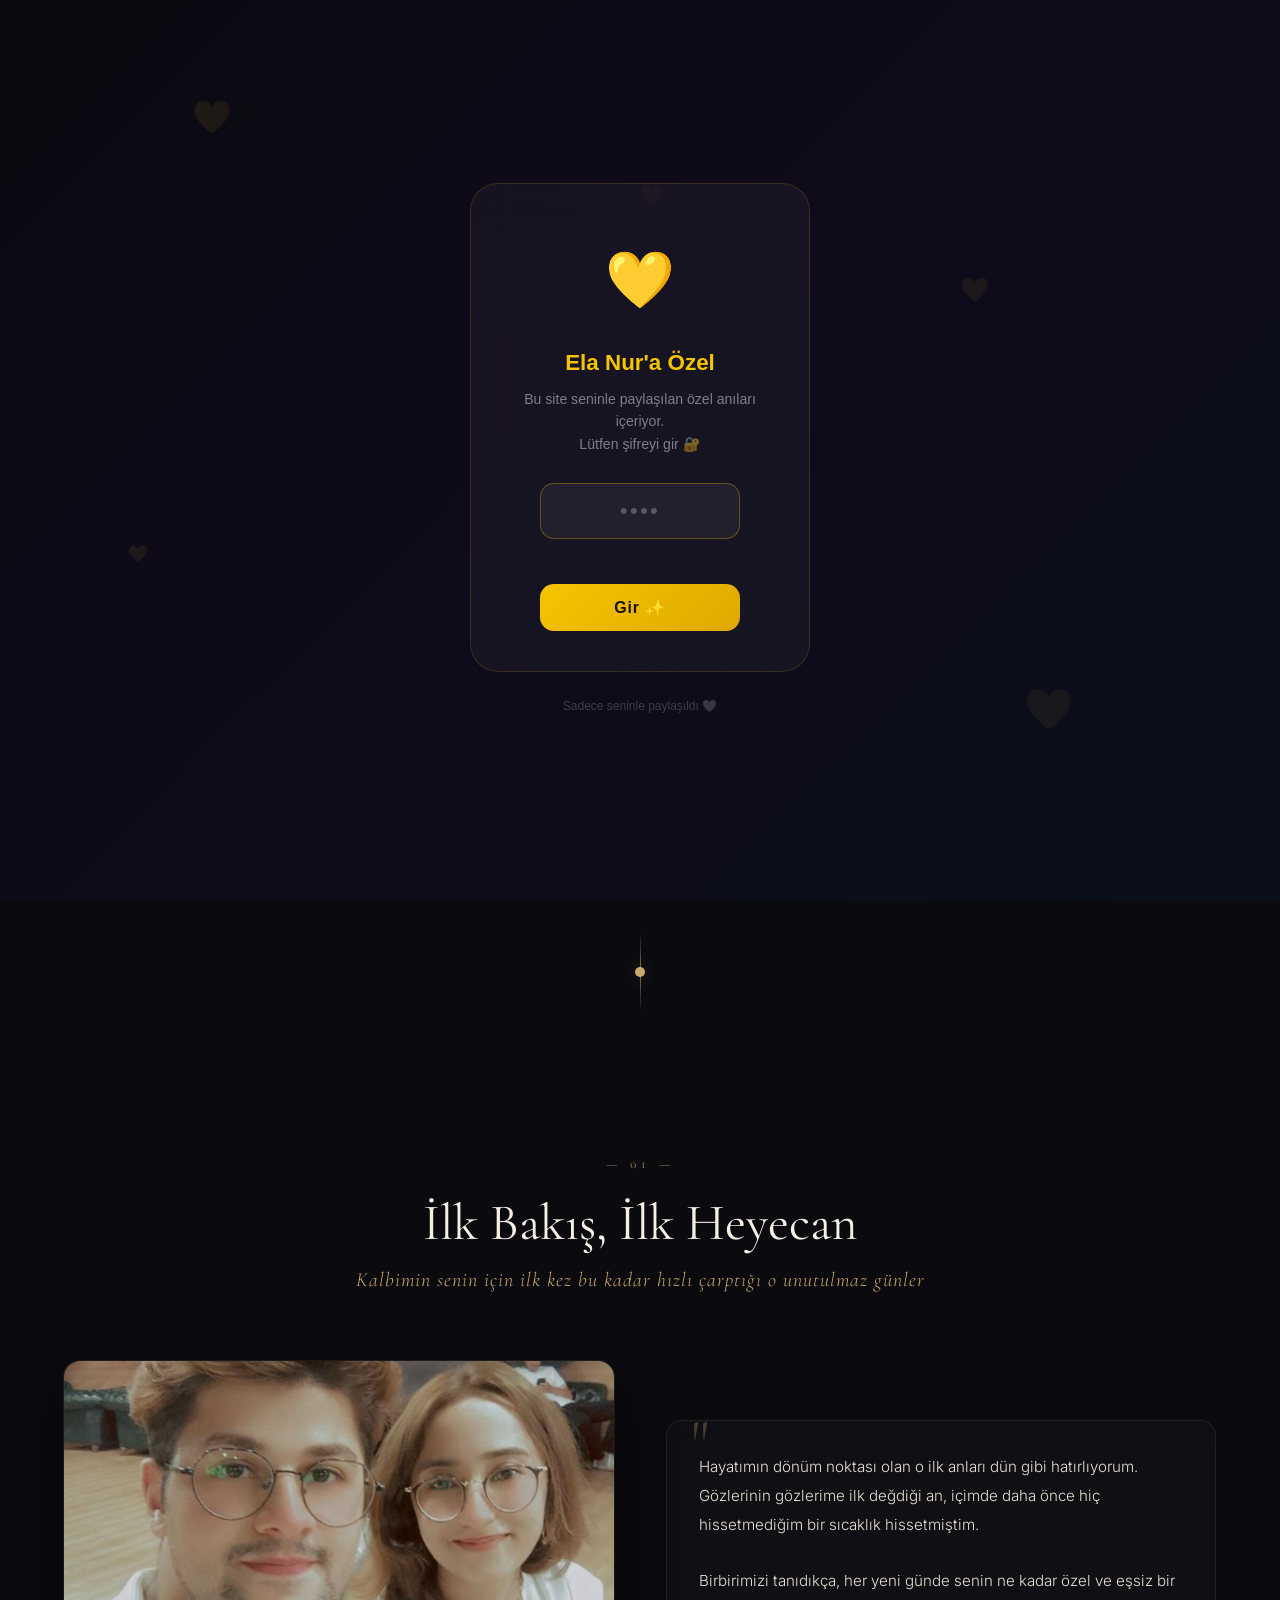
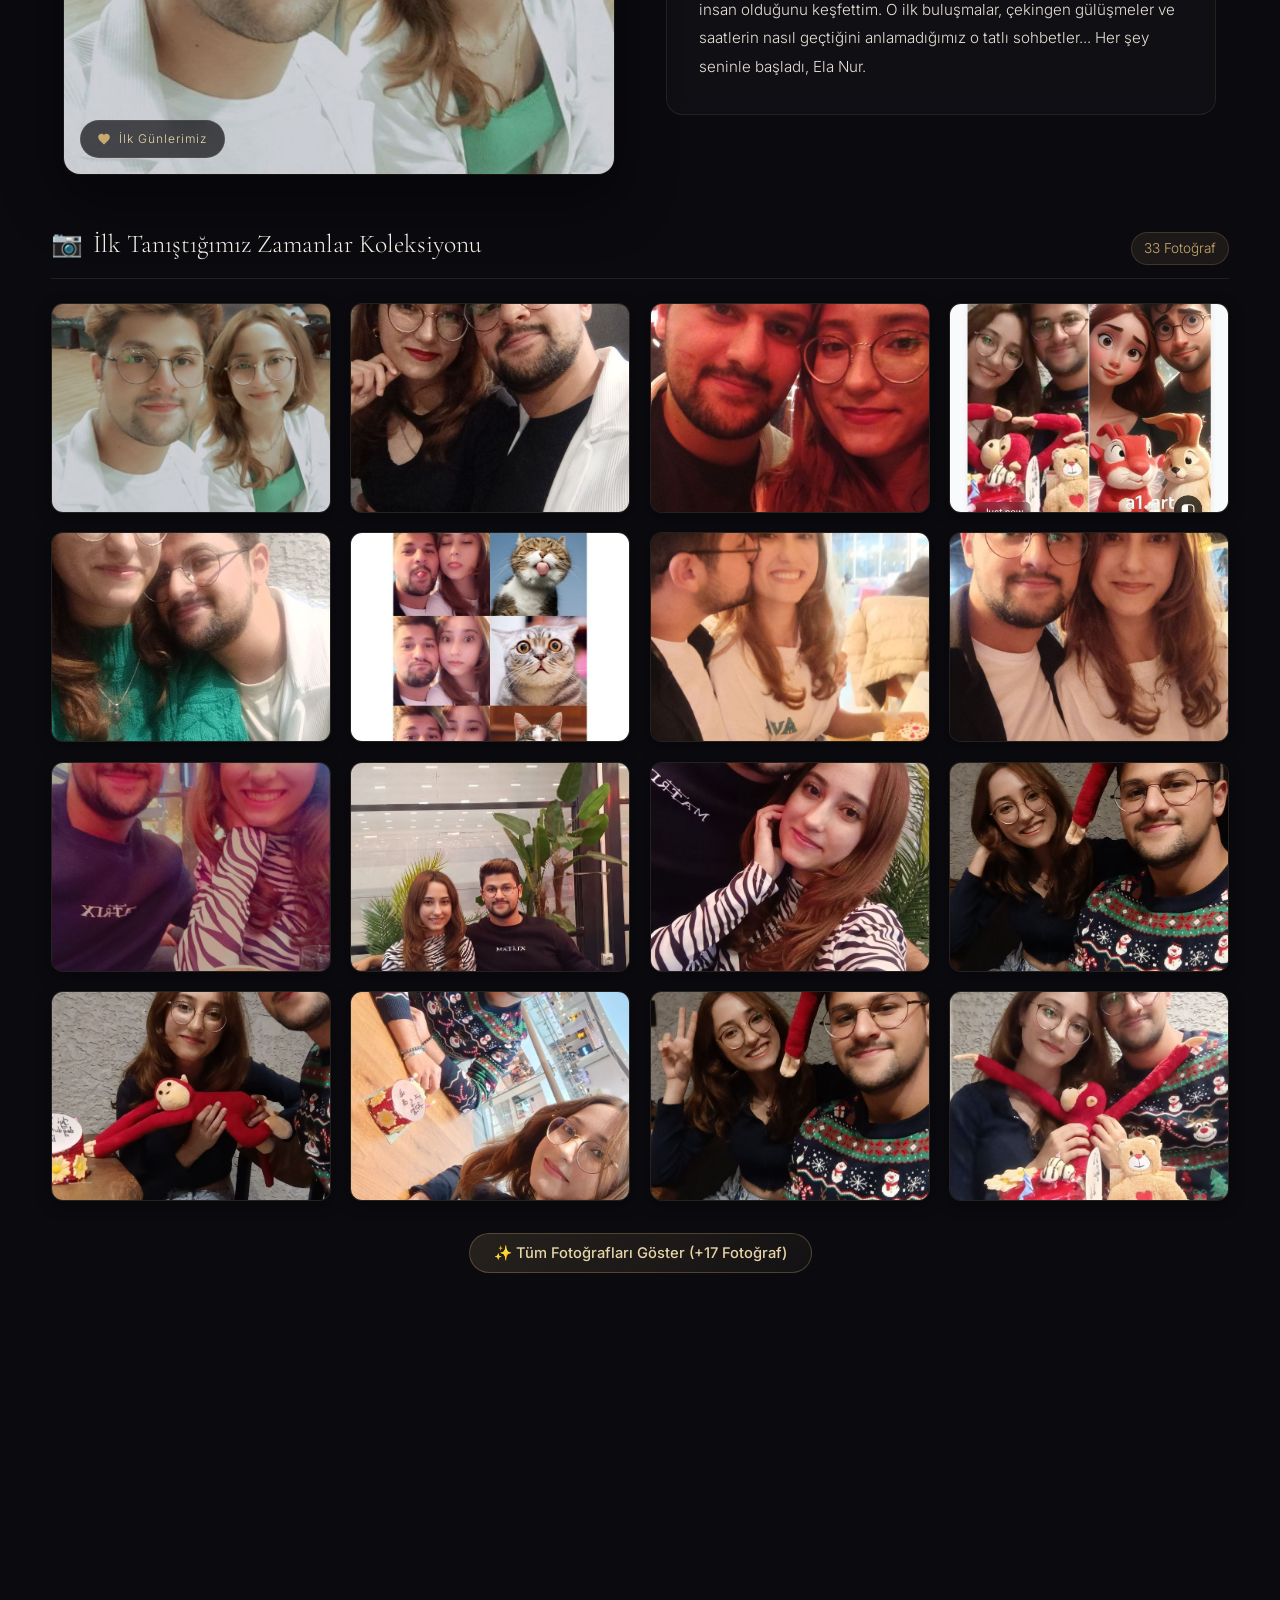
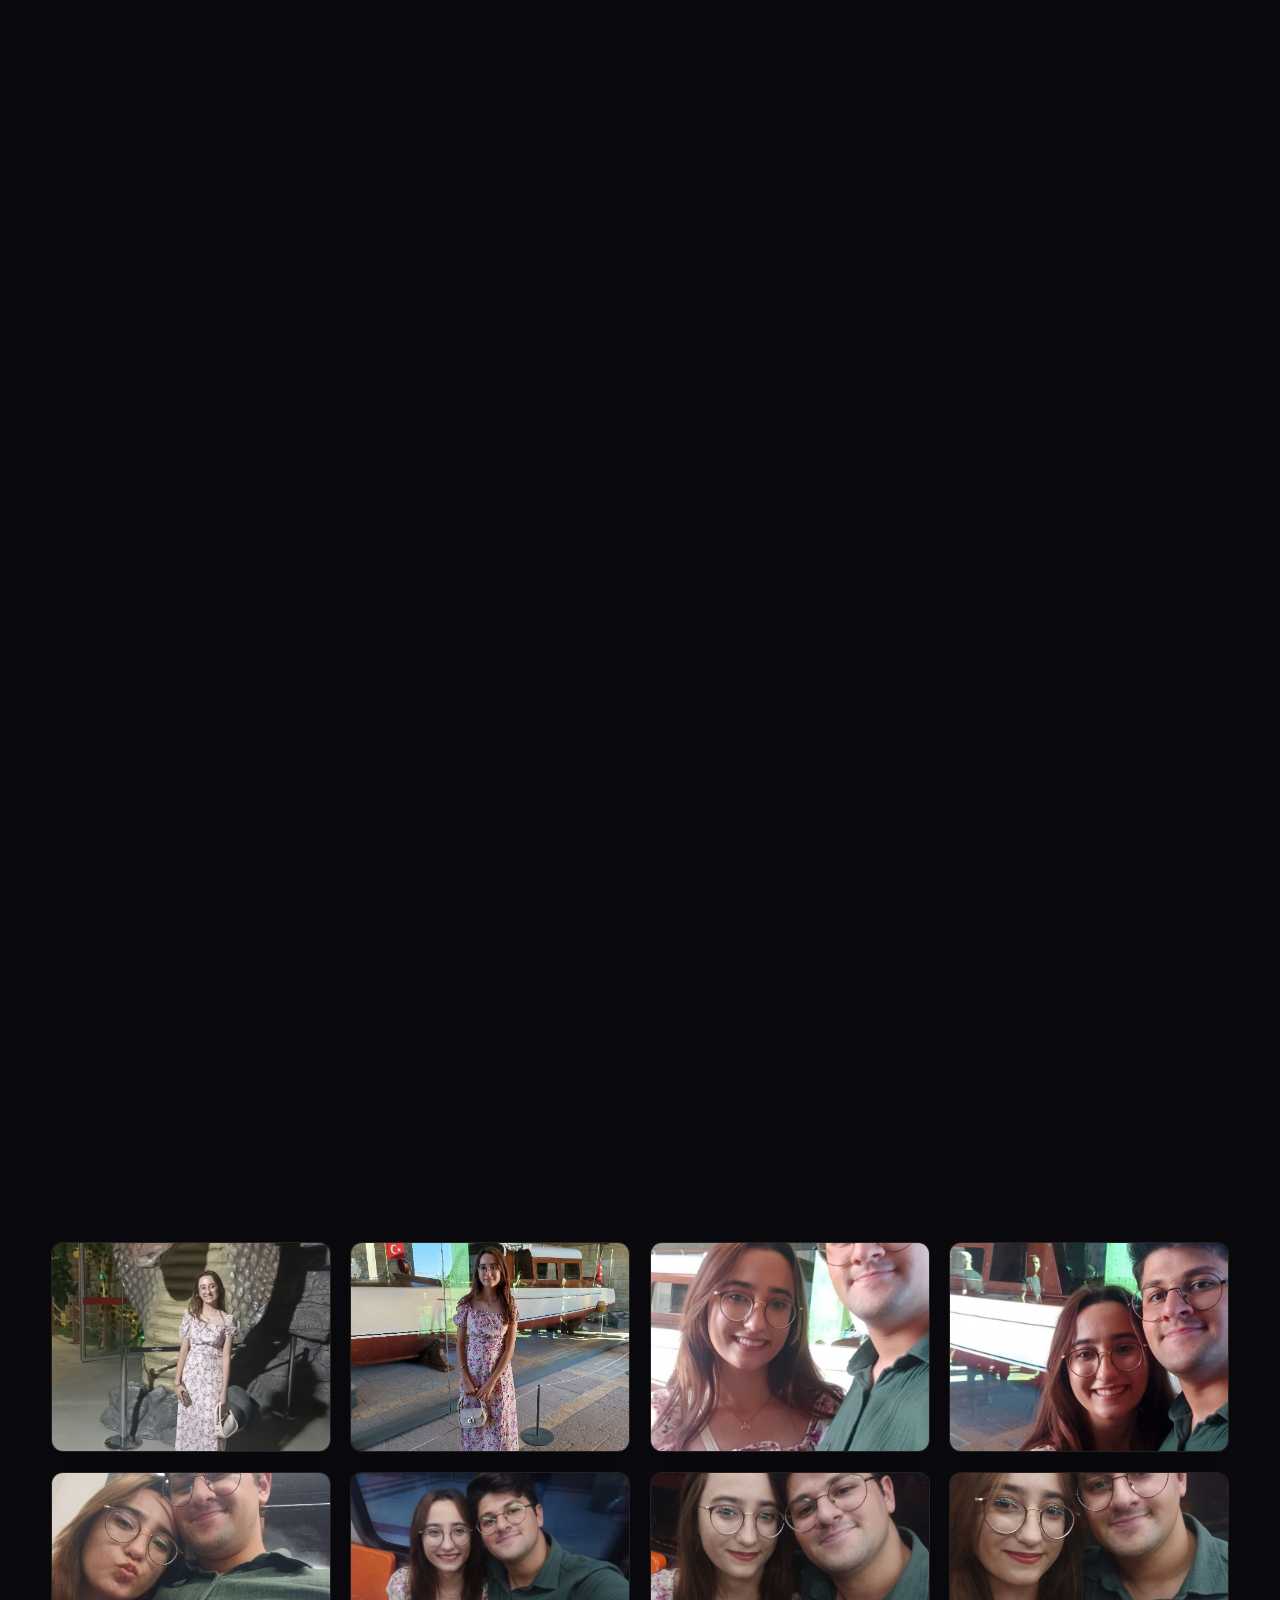
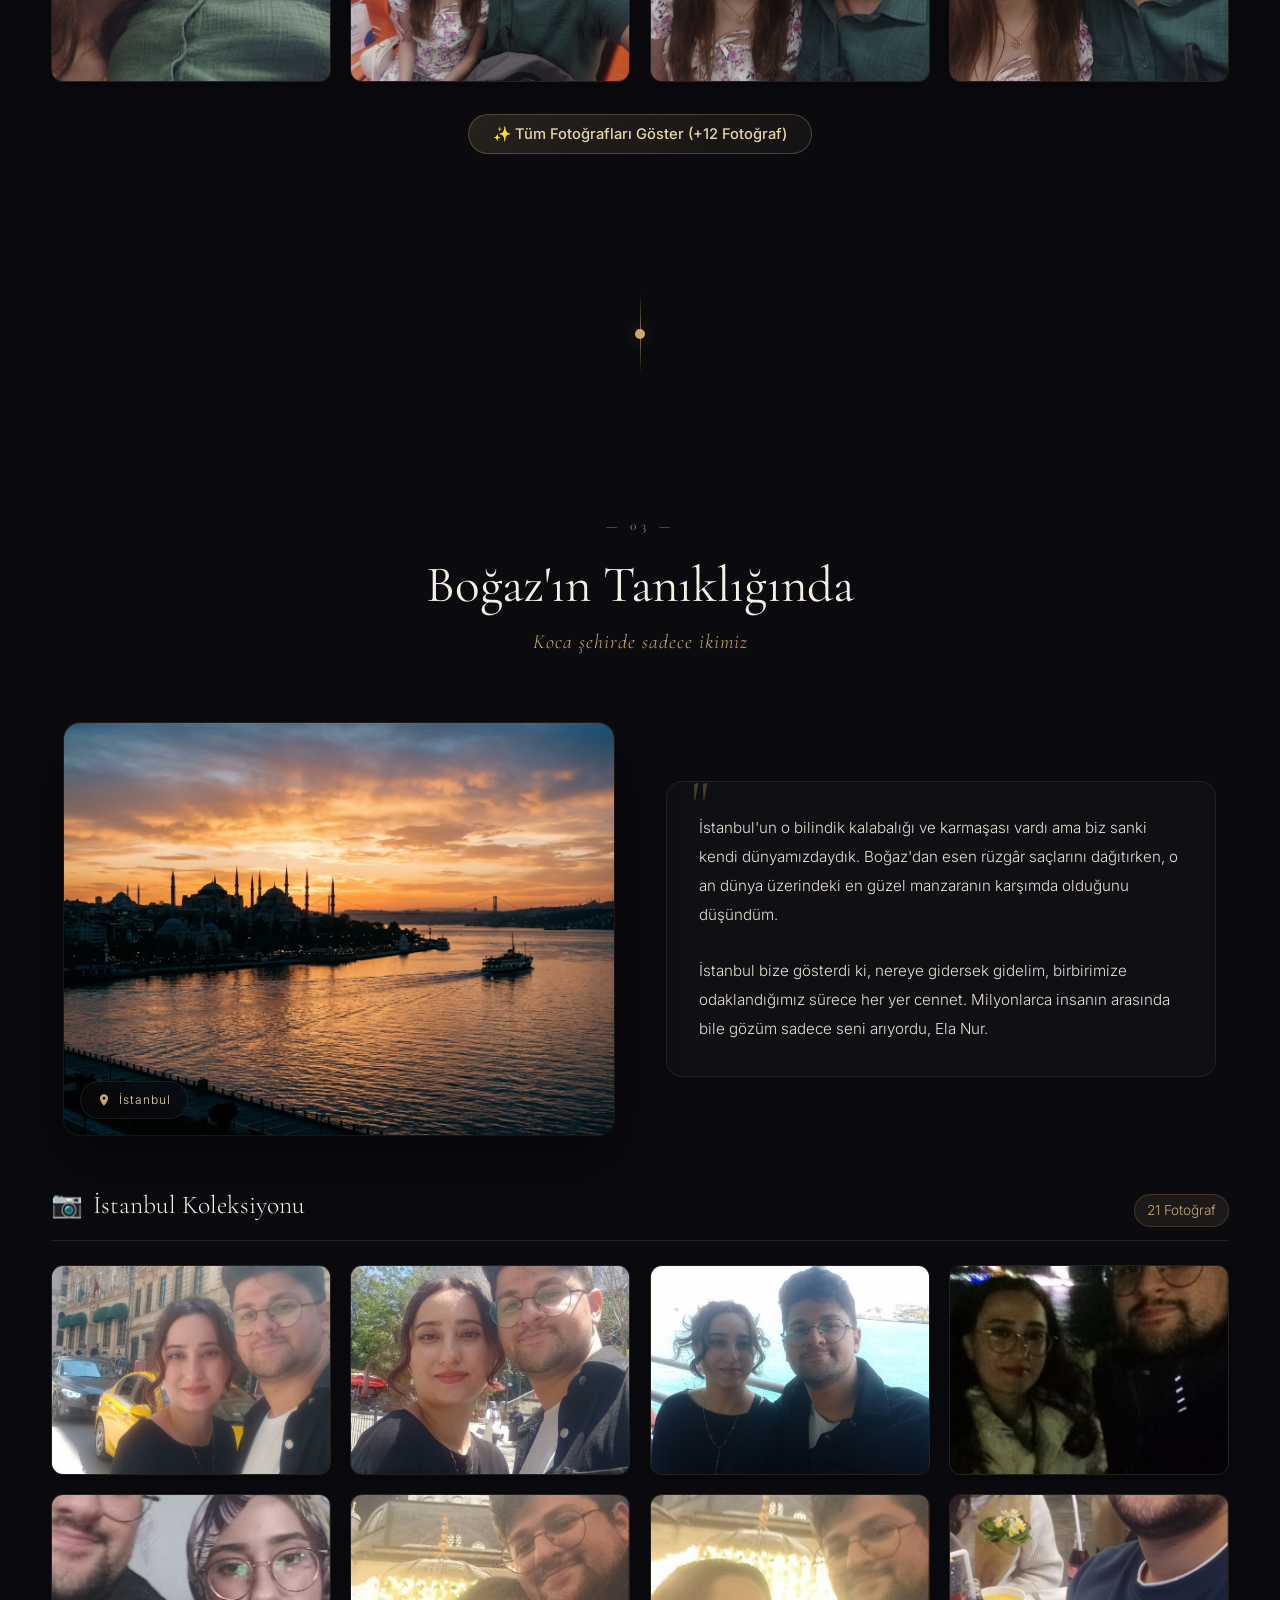
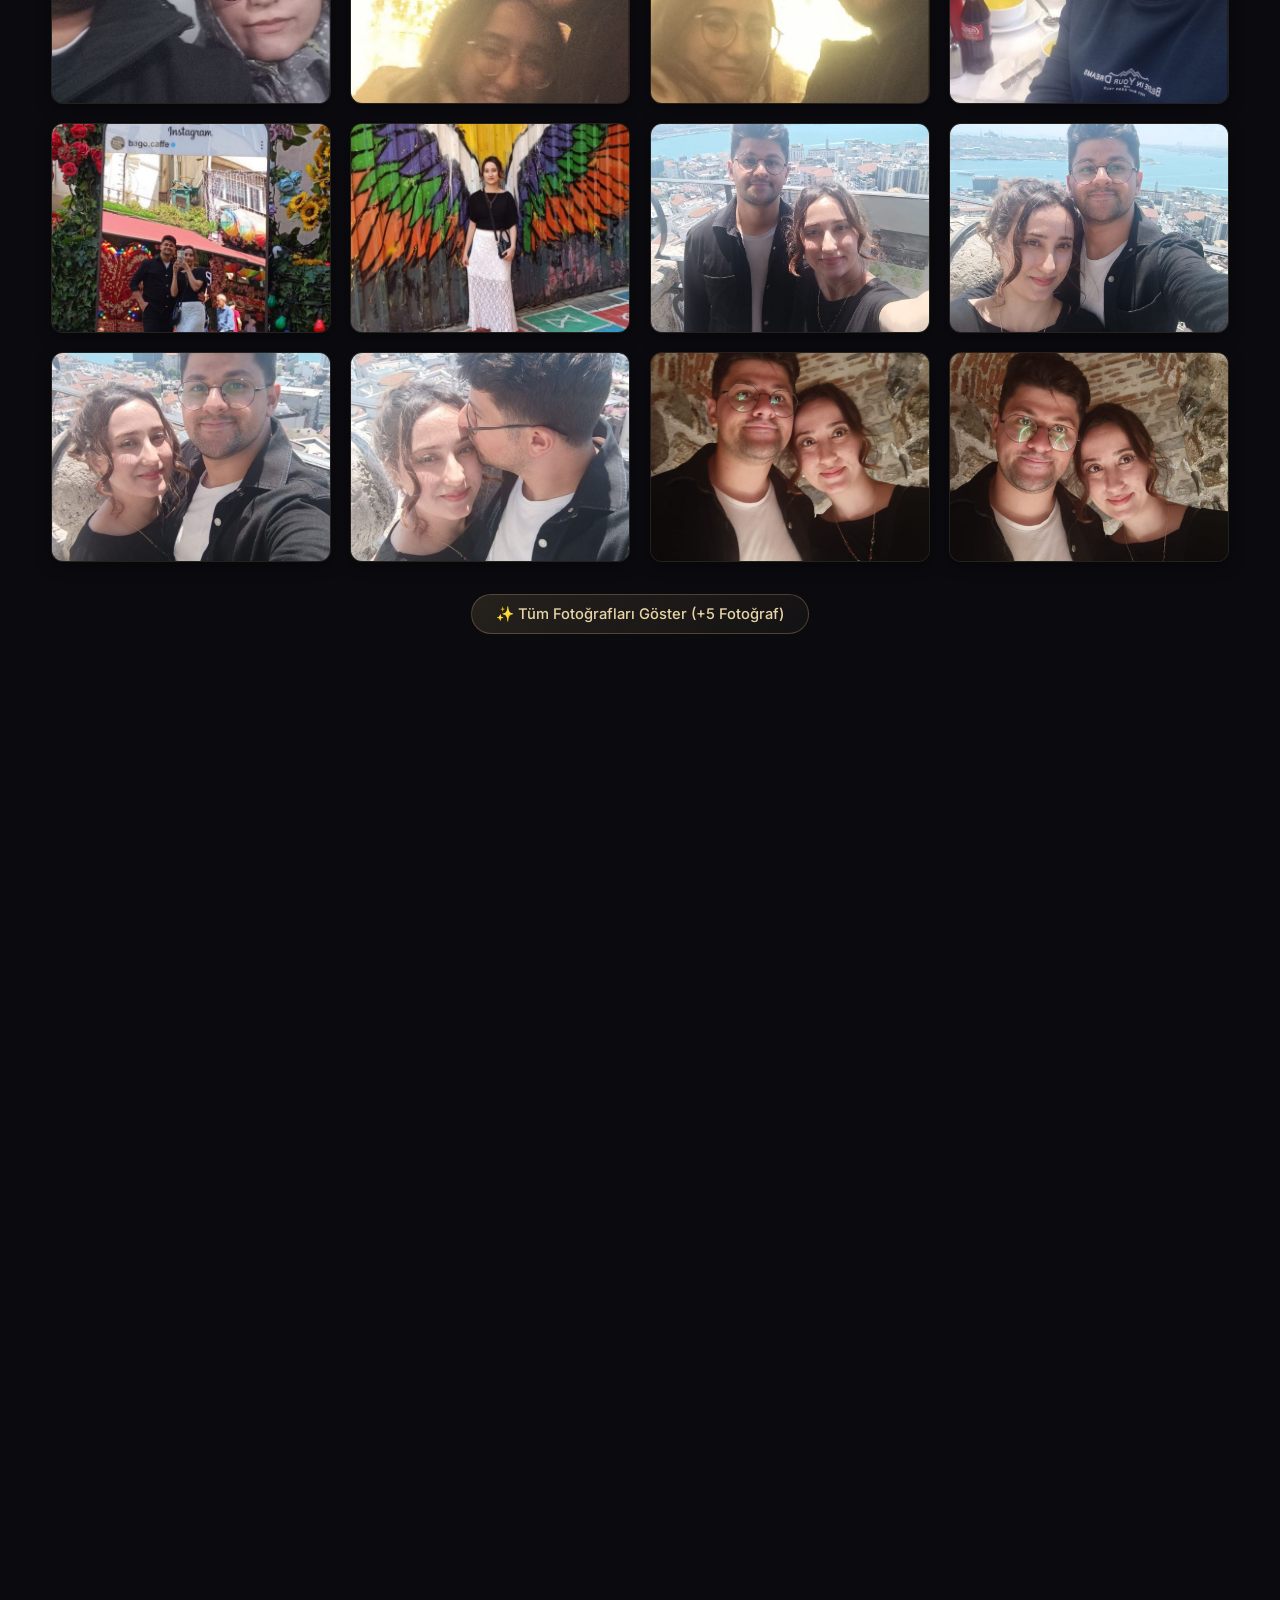
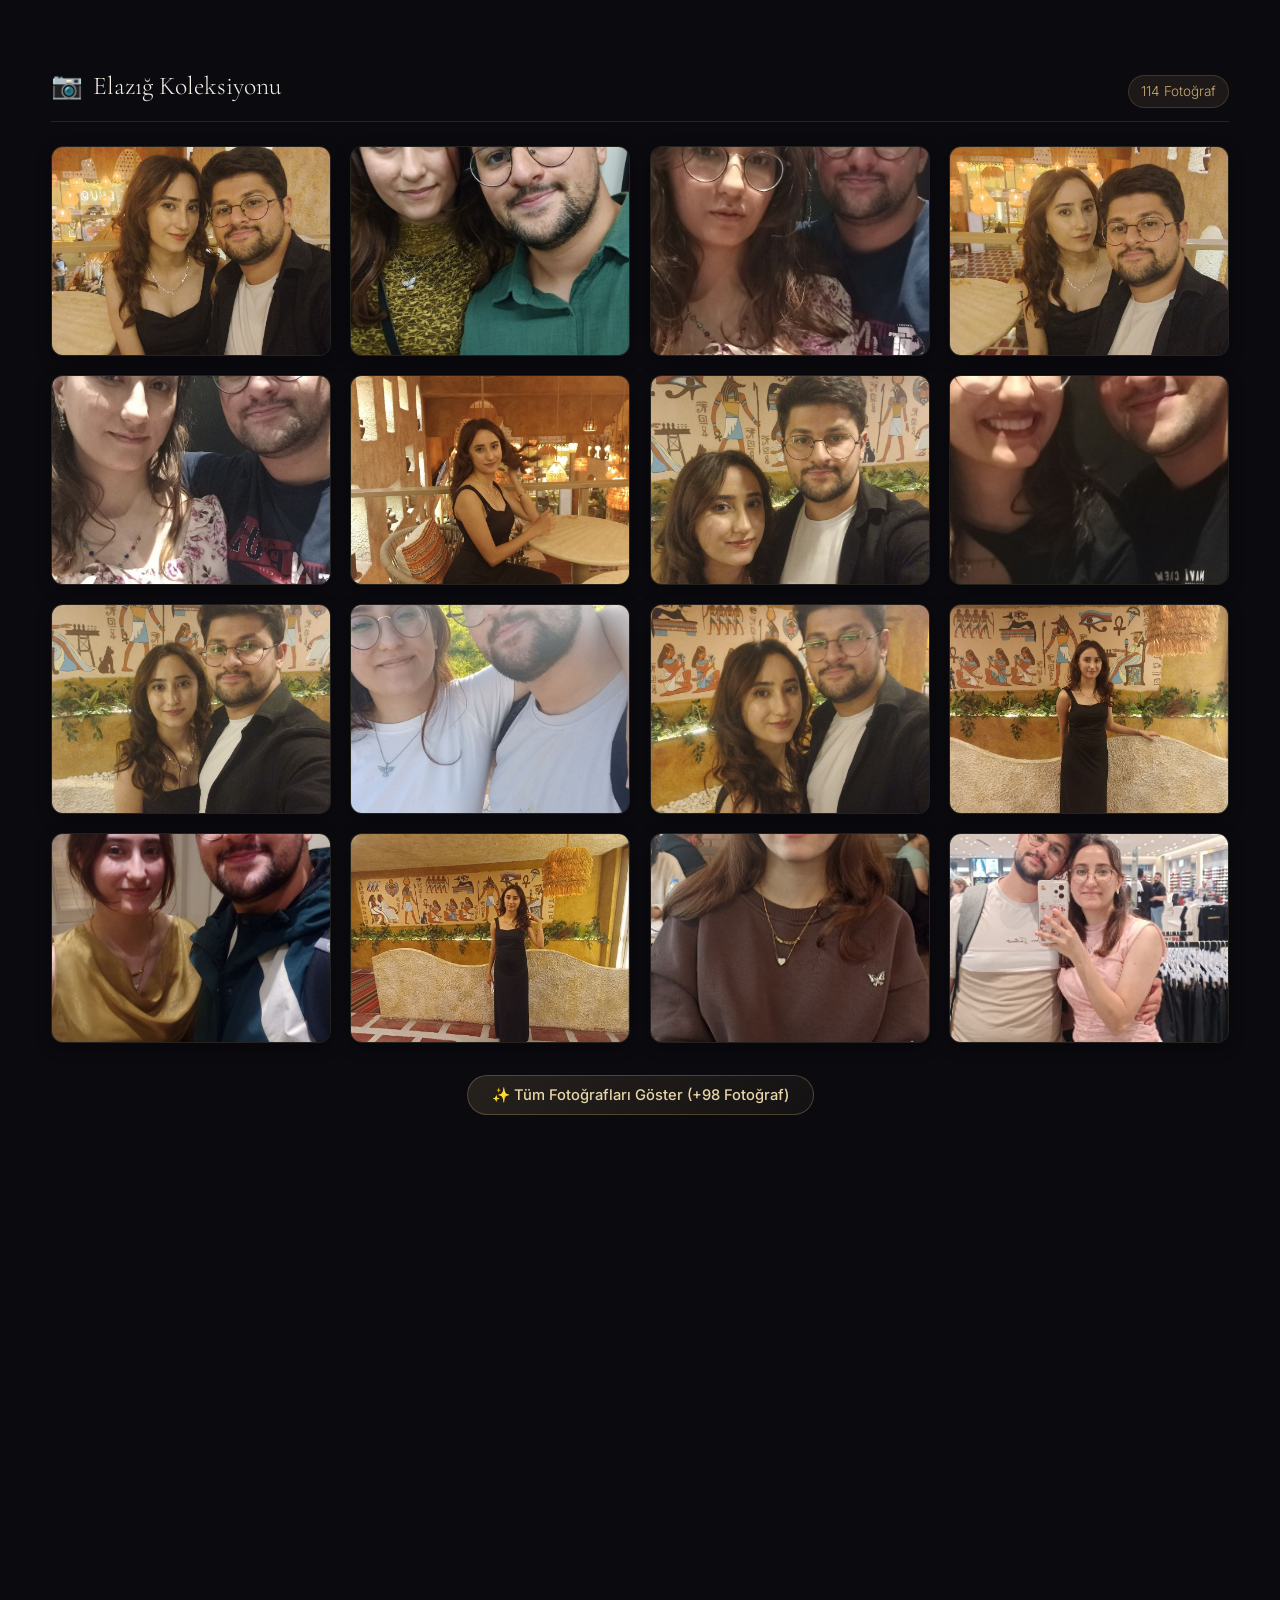
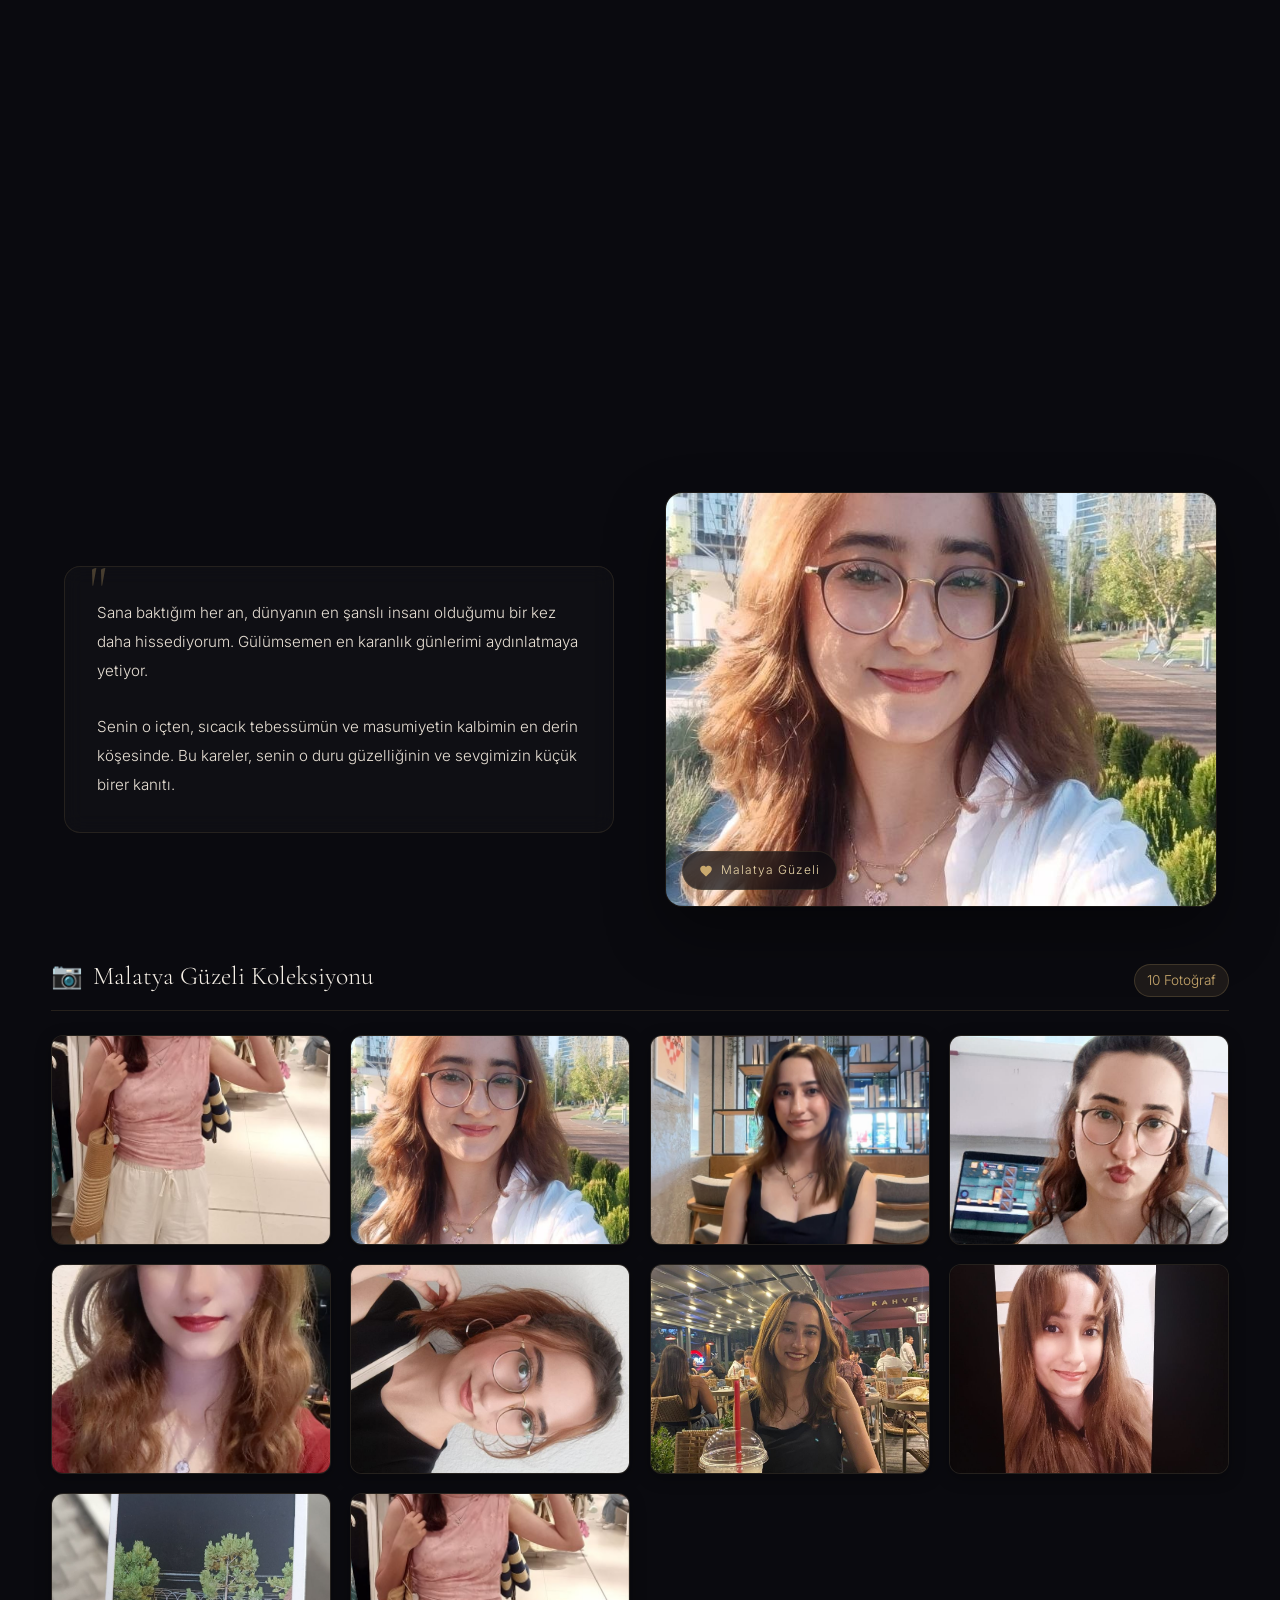
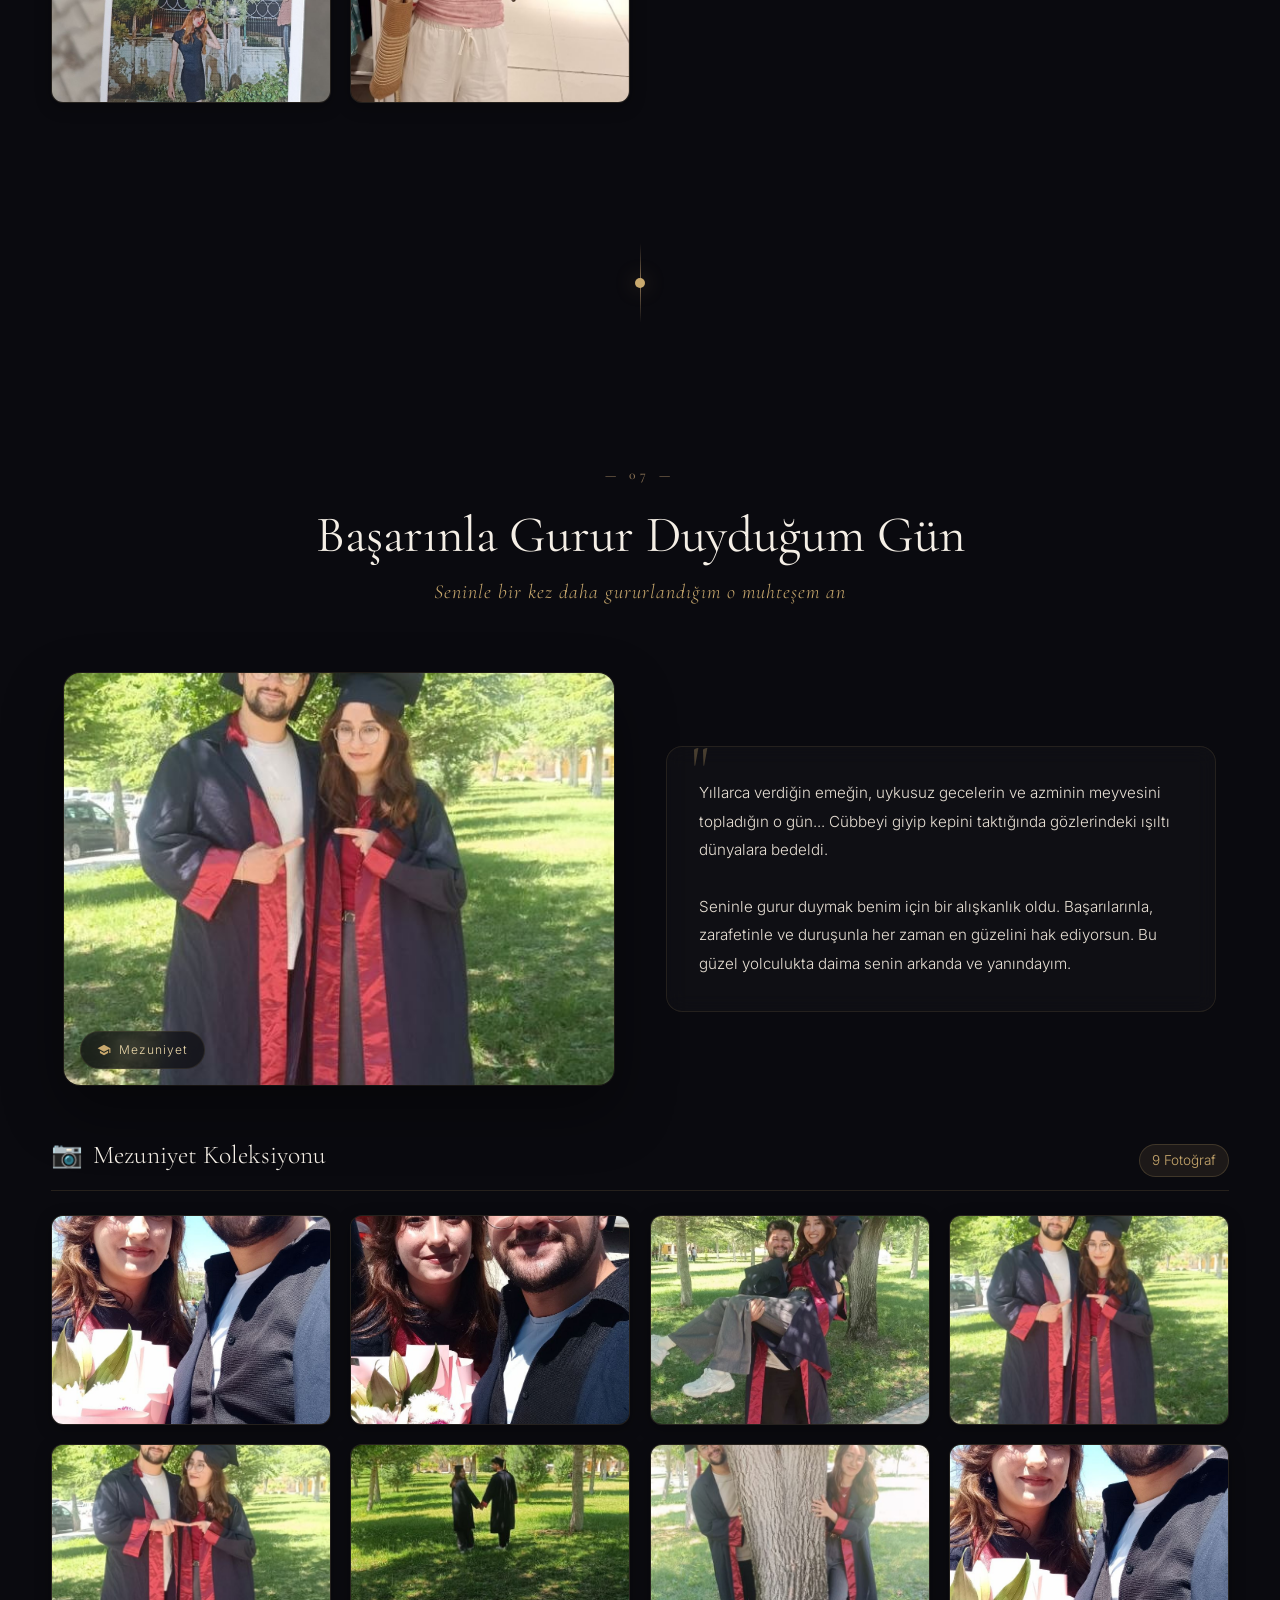
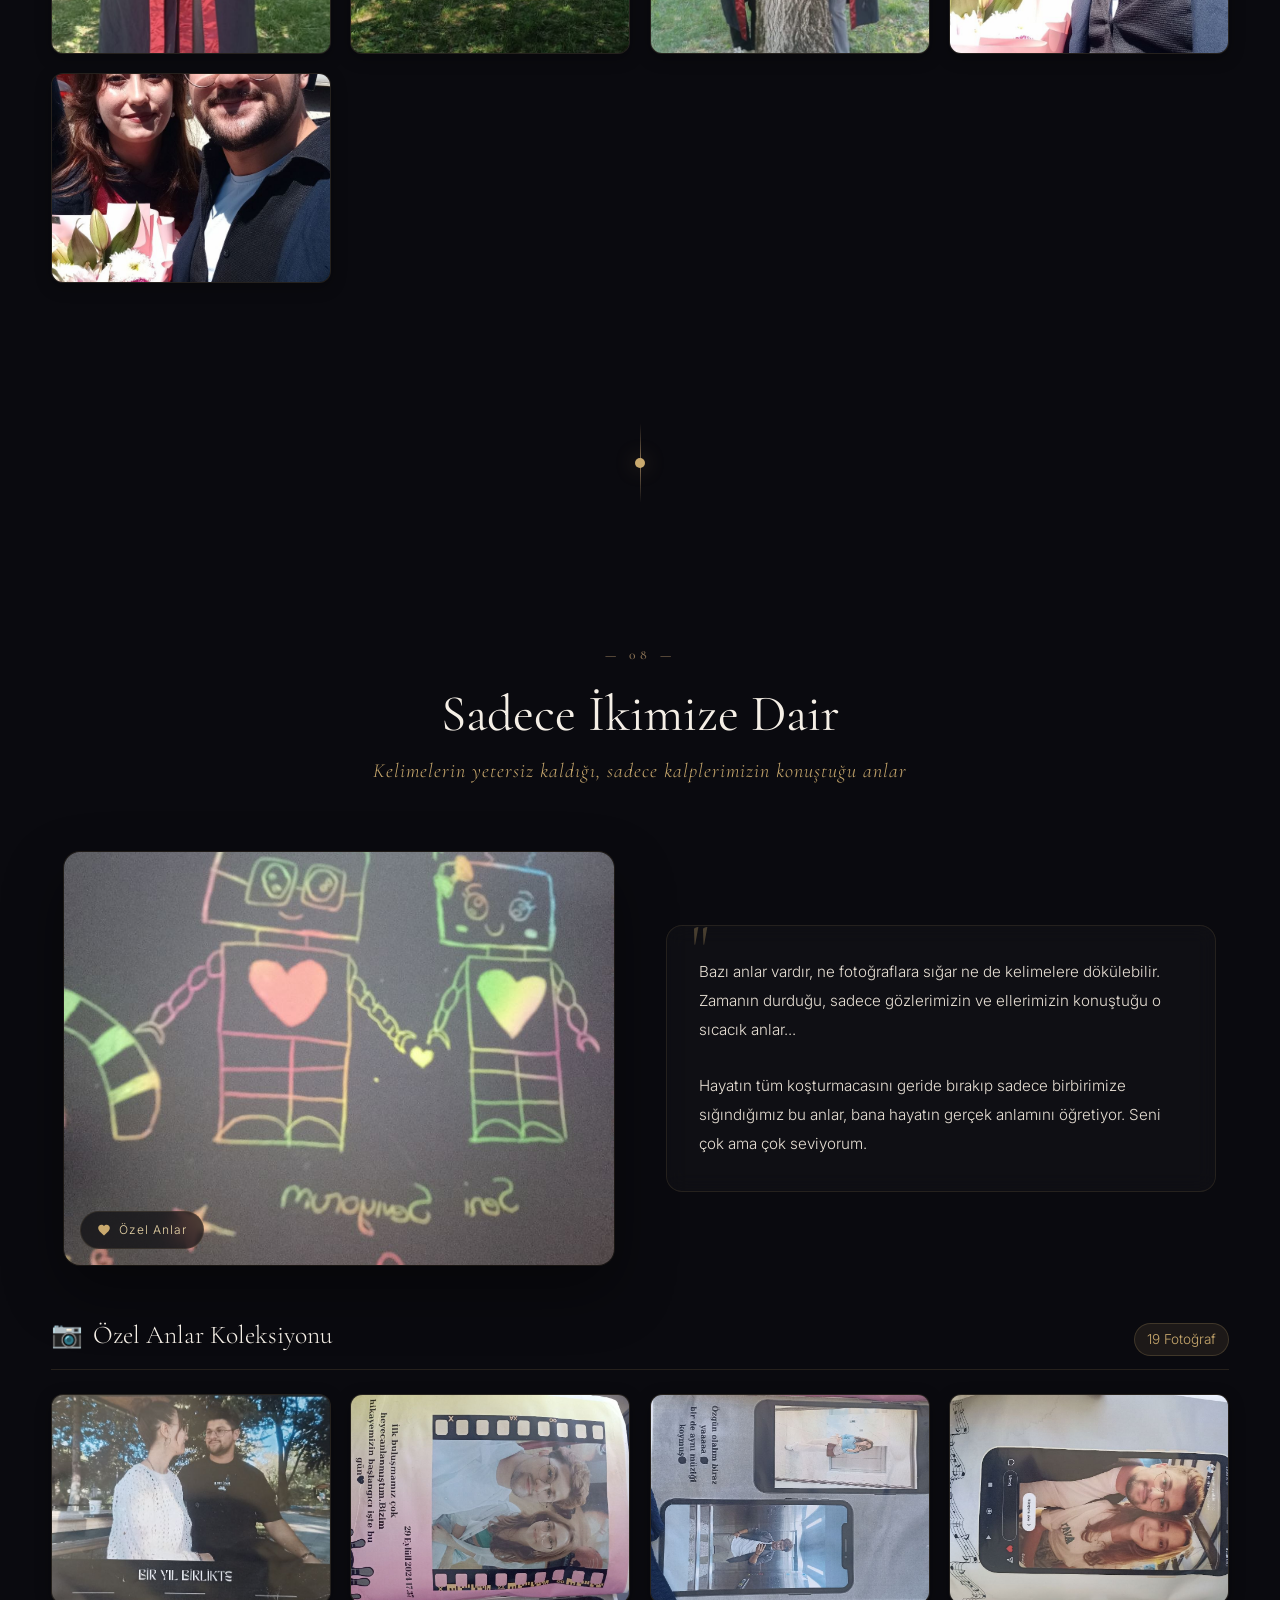
==== commit 8f3f4732: "feat: Add China and Japan to bucketlist with dynamic photo galleries" ====
--- a/index.html
+++ b/index.html
@@ -181,6 +181,7 @@
       <li><a href="#mezuniyet">Mezuniyet</a></li>
       <li><a href="#ozelanlar">Özel Anlar</a></li>
       <li><a href="#videolar" style="color:var(--gold-light); font-weight:600;">🎬 Videolar</a></li>
+      <li><a href="hayallerimiz.html" class="nav-badge-link">✈️ Hayallerimiz 🌍</a></li>
       <li><a href="dogum-gunleri.html" class="nav-badge-link">🎂 Kutlamalar ✨</a></li>
     </ul>
     <button class="nav-menu-btn" id="menuBtn" aria-label="Menü">
@@ -558,6 +559,14 @@
       <div class="video-grid" id="videoGrid"></div>
     </div>
   </section>
+
+  <!-- Timeline Connector -->
+  <div class="timeline-connector reveal">
+    <div class="timeline-line"></div>
+    <div class="timeline-dot"></div>
+  </div>
+
+
 
   <!-- ========== FOOTER ========== -->
   <footer class="footer" id="footer">
--- a/style.css
+++ b/style.css
@@ -1566,4 +1566,305 @@
   display: block;
 }
 
-
+/* ===================================
+   BUCKET LIST / YAPILACAKLAR LİSTESİ
+   =================================== */
+
+.bucket-list-section {
+  padding: var(--section-padding) 0;
+  position: relative;
+  overflow: hidden;
+}
+
+.bucket-list-section::before {
+  content: '';
+  position: absolute;
+  top: -150px;
+  left: -200px;
+  width: 500px;
+  height: 500px;
+  background: radial-gradient(circle, rgba(201, 169, 110, 0.06) 0%, transparent 70%);
+  pointer-events: none;
+  animation: floatAmbient 15s ease-in-out infinite;
+}
+
+.bucket-list-section::after {
+  content: '';
+  position: absolute;
+  bottom: -150px;
+  right: -200px;
+  width: 500px;
+  height: 500px;
+  background: radial-gradient(circle, rgba(201, 122, 122, 0.05) 0%, transparent 70%);
+  pointer-events: none;
+  animation: floatAmbient 18s ease-in-out infinite reverse;
+}
+
+@keyframes floatAmbient {
+  0%, 100% { transform: translate(0, 0); }
+  50% { transform: translate(30px, -20px); }
+}
+
+/* --- Bucket List Grid --- */
+.bucket-list-grid {
+  display: grid;
+  grid-template-columns: repeat(3, 1fr);
+  gap: 28px;
+  max-width: var(--container-width);
+  margin: 0 auto;
+  padding: 0 20px;
+}
+
+/* --- Bucket Card --- */
+.bucket-card {
+  background: var(--bg-card);
+  border: 1px solid var(--border-card);
+  border-radius: 20px;
+  overflow: hidden;
+  transition: all 0.5s var(--transition-smooth);
+  position: relative;
+  cursor: default;
+}
+
+.bucket-card:hover {
+  transform: translateY(-8px);
+  border-color: var(--border-card-hover);
+  box-shadow: 
+    0 20px 60px rgba(0, 0, 0, 0.4),
+    0 0 40px var(--gold-glow);
+}
+
+/* --- Card Image --- */
+.bucket-card-image {
+  position: relative;
+  width: 100%;
+  height: 220px;
+  overflow: hidden;
+}
+
+.bucket-card-image img {
+  width: 100%;
+  height: 100%;
+  object-fit: cover;
+  transition: transform 0.7s var(--transition-smooth), filter 0.5s ease;
+}
+
+.bucket-card:hover .bucket-card-image img {
+  transform: scale(1.08);
+  filter: brightness(1.1);
+}
+
+.bucket-card-overlay {
+  position: absolute;
+  top: 0;
+  left: 0;
+  right: 0;
+  bottom: 0;
+  background: linear-gradient(
+    to bottom,
+    transparent 30%,
+    rgba(10, 10, 15, 0.7) 100%
+  );
+  display: flex;
+  align-items: flex-end;
+  justify-content: flex-start;
+  padding: 16px;
+  opacity: 0;
+  transition: opacity 0.4s ease;
+}
+
+.bucket-card:hover .bucket-card-overlay {
+  opacity: 1;
+}
+
+.bucket-status {
+  background: rgba(201, 169, 110, 0.25);
+  backdrop-filter: blur(10px);
+  border: 1px solid rgba(201, 169, 110, 0.35);
+  border-radius: 20px;
+  color: var(--gold-light);
+  font-family: var(--font-body);
+  font-size: 0.78rem;
+  font-weight: 600;
+  letter-spacing: 0.03em;
+  padding: 6px 14px;
+}
+
+.bucket-card-number {
+  position: absolute;
+  top: 14px;
+  right: 14px;
+  font-family: var(--font-heading);
+  font-size: 1.6rem;
+  font-weight: 700;
+  color: rgba(255, 255, 255, 0.15);
+  letter-spacing: 0.05em;
+  transition: color 0.4s ease;
+}
+
+.bucket-card:hover .bucket-card-number {
+  color: rgba(201, 169, 110, 0.4);
+}
+
+/* --- Card Content --- */
+.bucket-card-content {
+  padding: 22px 20px 24px;
+}
+
+.bucket-tags {
+  display: flex;
+  flex-wrap: wrap;
+  gap: 6px;
+  margin-bottom: 12px;
+}
+
+.bucket-tag {
+  font-family: var(--font-body);
+  font-size: 0.7rem;
+  font-weight: 500;
+  letter-spacing: 0.02em;
+  padding: 4px 10px;
+  border-radius: 12px;
+  white-space: nowrap;
+}
+
+.tag-eglence {
+  background: rgba(255, 159, 67, 0.12);
+  color: #ffb347;
+  border: 1px solid rgba(255, 159, 67, 0.2);
+}
+
+.tag-romantik {
+  background: rgba(255, 105, 135, 0.12);
+  color: #ff8fab;
+  border: 1px solid rgba(255, 105, 135, 0.2);
+}
+
+.tag-tatil {
+  background: rgba(0, 206, 209, 0.12);
+  color: #5de0e6;
+  border: 1px solid rgba(0, 206, 209, 0.2);
+}
+
+.tag-macera {
+  background: rgba(147, 130, 255, 0.12);
+  color: #b8b0ff;
+  border: 1px solid rgba(147, 130, 255, 0.2);
+}
+
+.tag-turkiye {
+  background: rgba(255, 50, 50, 0.1);
+  color: #ff6b6b;
+  border: 1px solid rgba(255, 50, 50, 0.15);
+}
+
+.tag-yurtdisi {
+  background: rgba(201, 169, 110, 0.1);
+  color: var(--gold-light);
+  border: 1px solid rgba(201, 169, 110, 0.15);
+}
+
+.bucket-card-title {
+  font-family: var(--font-heading);
+  font-size: 1.4rem;
+  font-weight: 600;
+  color: var(--text-heading);
+  margin-bottom: 8px;
+  line-height: 1.3;
+  transition: color 0.3s ease;
+}
+
+.bucket-card:hover .bucket-card-title {
+  color: var(--gold-light);
+}
+
+.bucket-card-desc {
+  font-family: var(--font-body);
+  font-size: 0.85rem;
+  color: var(--text-secondary);
+  line-height: 1.6;
+  margin-bottom: 14px;
+}
+
+.bucket-highlights {
+  display: flex;
+  flex-wrap: wrap;
+  gap: 8px;
+}
+
+.bucket-highlights span {
+  font-family: var(--font-body);
+  font-size: 0.72rem;
+  color: var(--text-muted);
+  background: rgba(255, 255, 255, 0.03);
+  border: 1px solid rgba(255, 255, 255, 0.06);
+  border-radius: 8px;
+  padding: 4px 10px;
+  transition: all 0.3s ease;
+}
+
+.bucket-card:hover .bucket-highlights span {
+  color: var(--text-secondary);
+  border-color: rgba(201, 169, 110, 0.15);
+  background: rgba(201, 169, 110, 0.05);
+}
+
+/* --- Bucket Footer --- */
+.bucket-footer {
+  text-align: center;
+  max-width: var(--container-width);
+  margin: 50px auto 0;
+  padding: 0 20px;
+}
+
+.bucket-footer-text {
+  font-family: var(--font-heading);
+  font-size: 1.3rem;
+  color: var(--text-secondary);
+  line-height: 1.8;
+}
+
+.bucket-footer-small {
+  font-family: var(--font-body);
+  font-size: 0.85rem;
+  color: var(--text-muted);
+  display: block;
+  margin-top: 4px;
+}
+
+/* --- Responsive Bucket List --- */
+@media (max-width: 1024px) {
+  .bucket-list-grid {
+    grid-template-columns: repeat(2, 1fr);
+    gap: 22px;
+  }
+}
+
+@media (max-width: 640px) {
+  .bucket-list-grid {
+    grid-template-columns: 1fr;
+    gap: 18px;
+    padding: 0 16px;
+  }
+
+  .bucket-card-image {
+    height: 200px;
+  }
+
+  .bucket-card-content {
+    padding: 18px 16px 20px;
+  }
+
+  .bucket-card-title {
+    font-size: 1.25rem;
+  }
+
+  .bucket-footer-text {
+    font-size: 1.1rem;
+  }
+
+  .bucket-card-overlay {
+    opacity: 1;
+  }
+}
+
